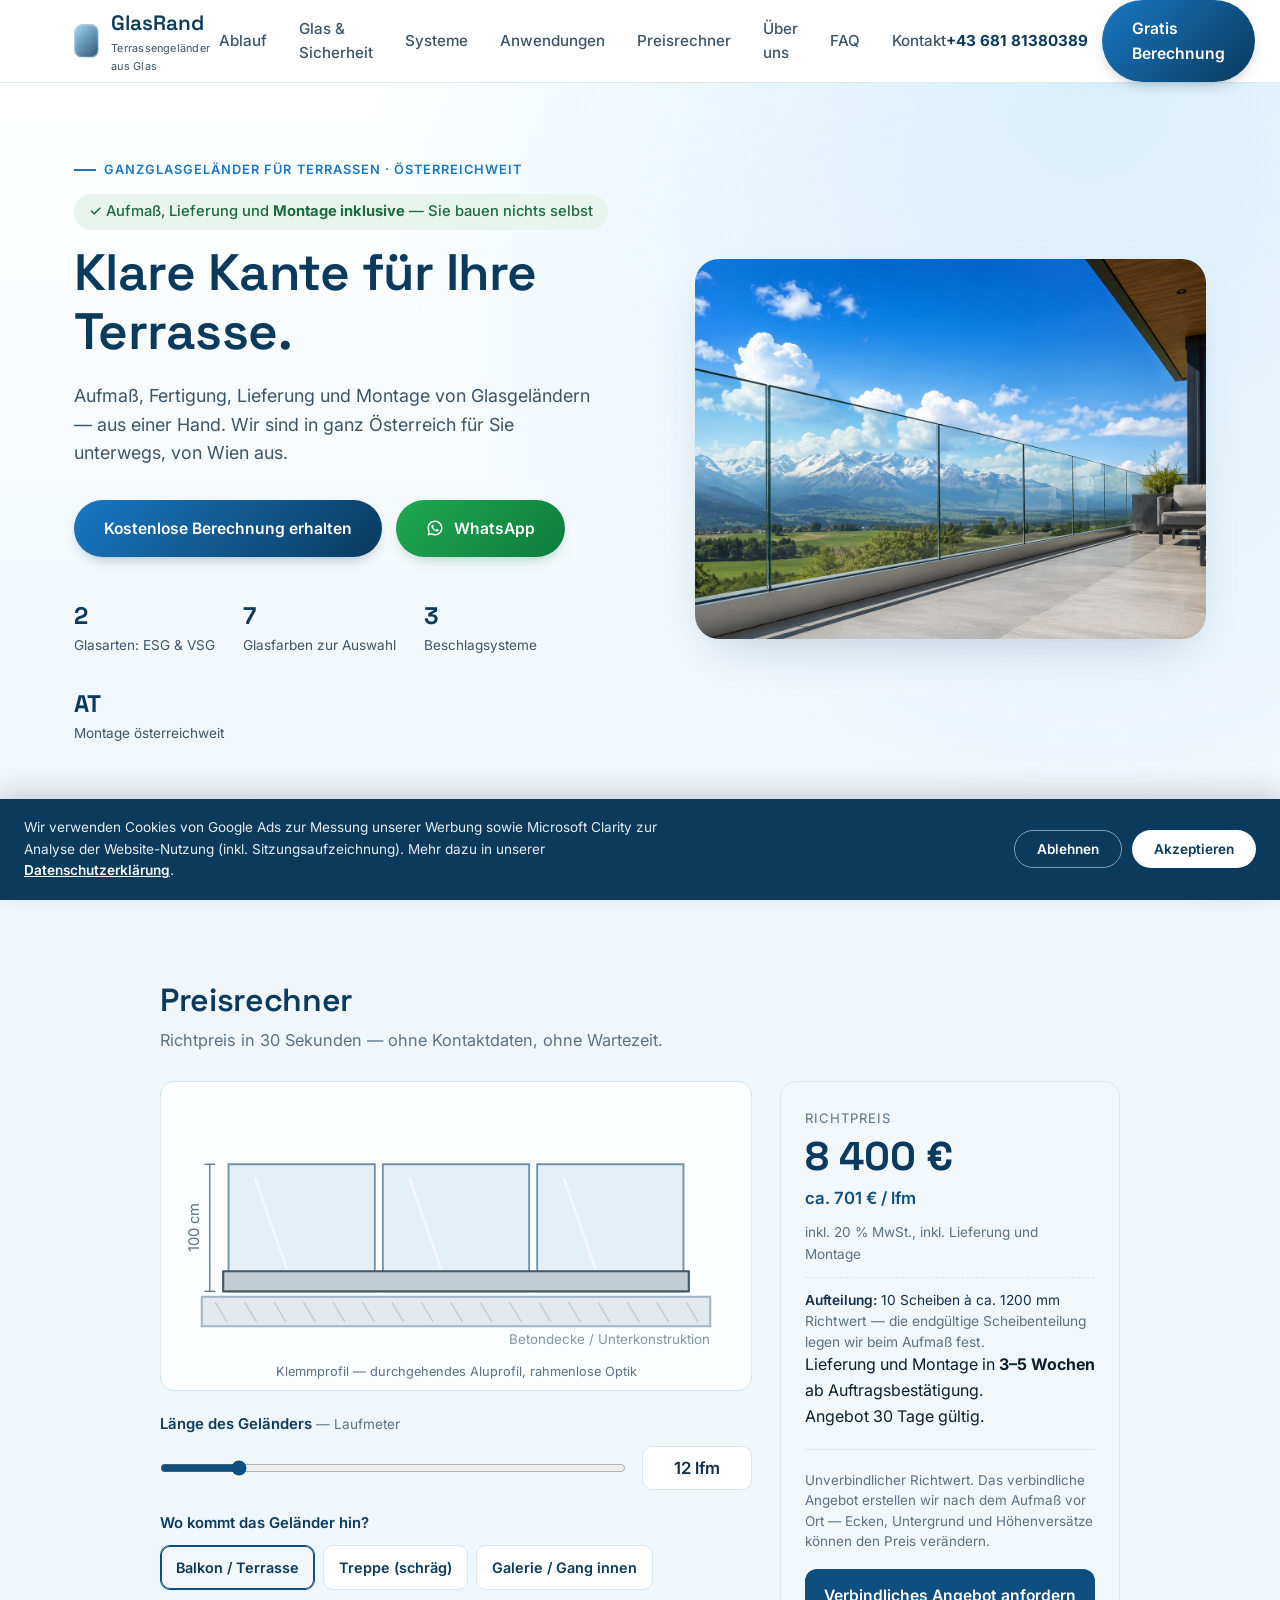
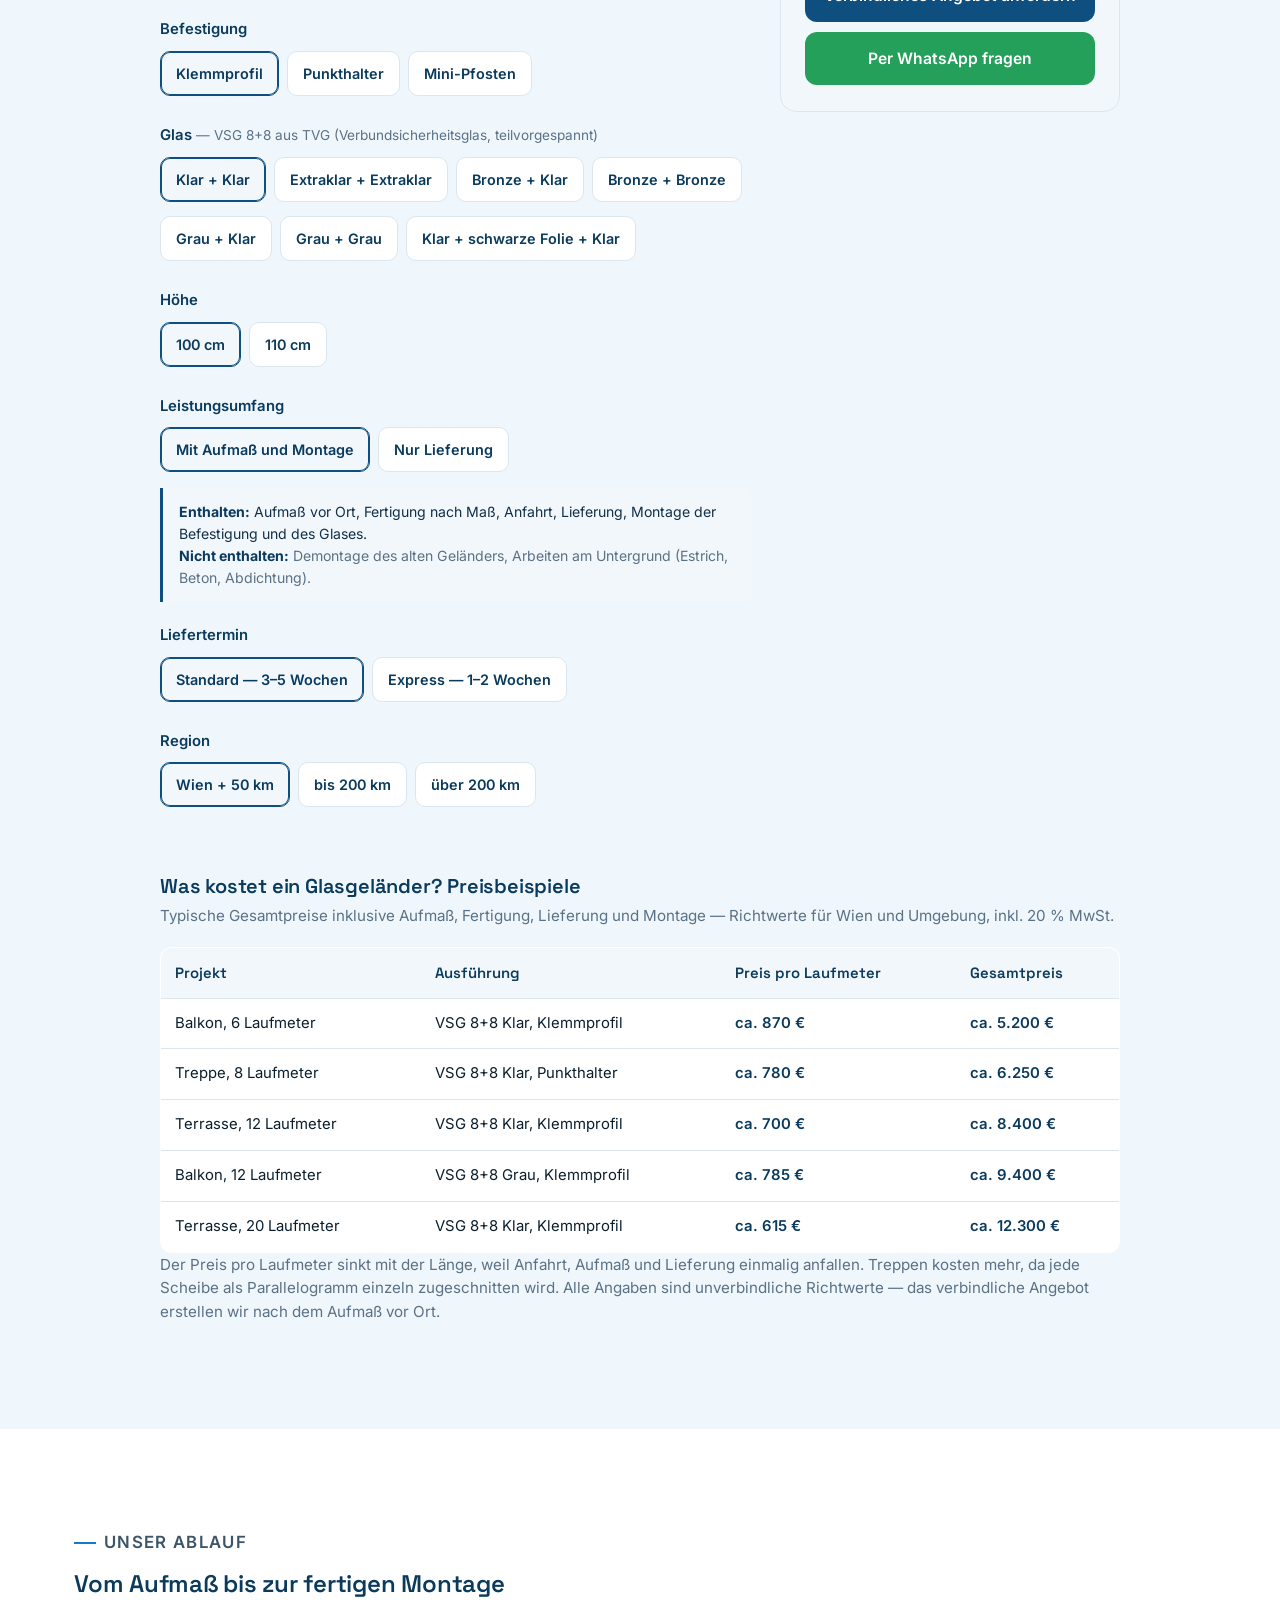
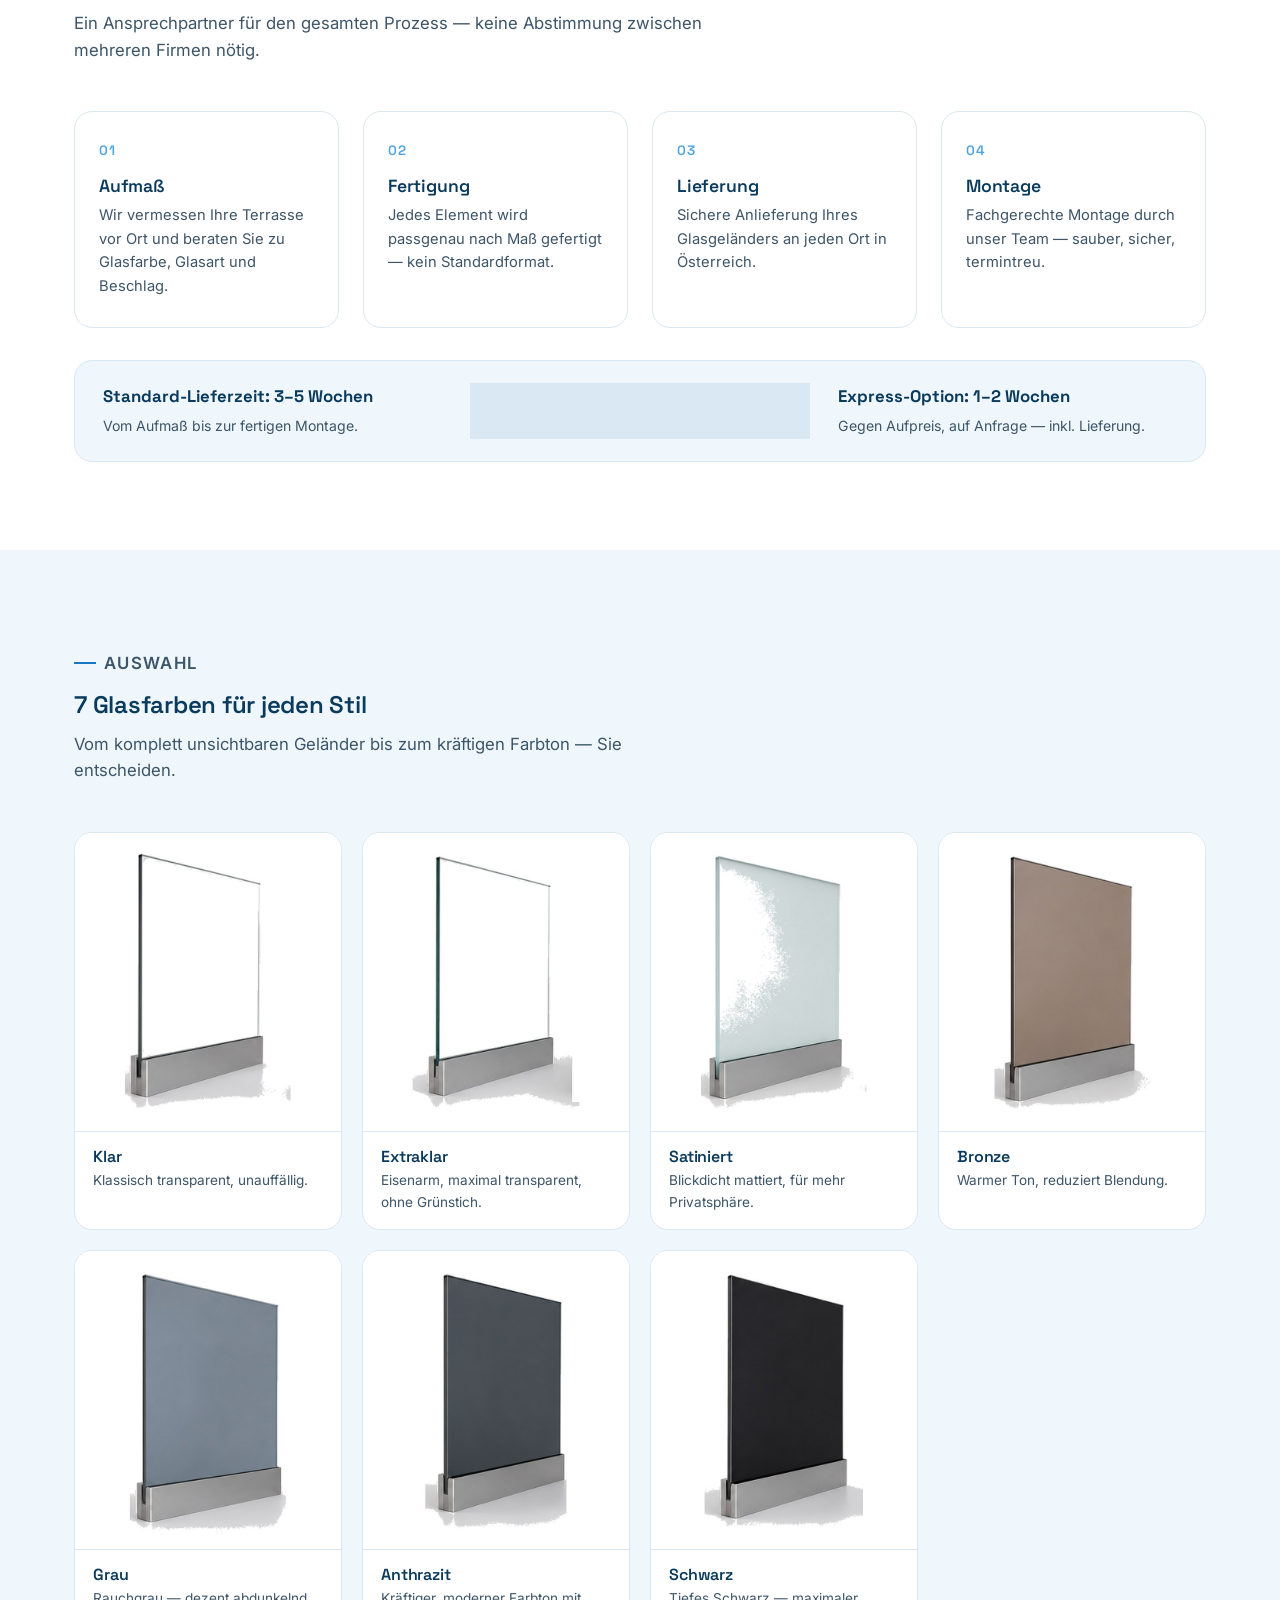
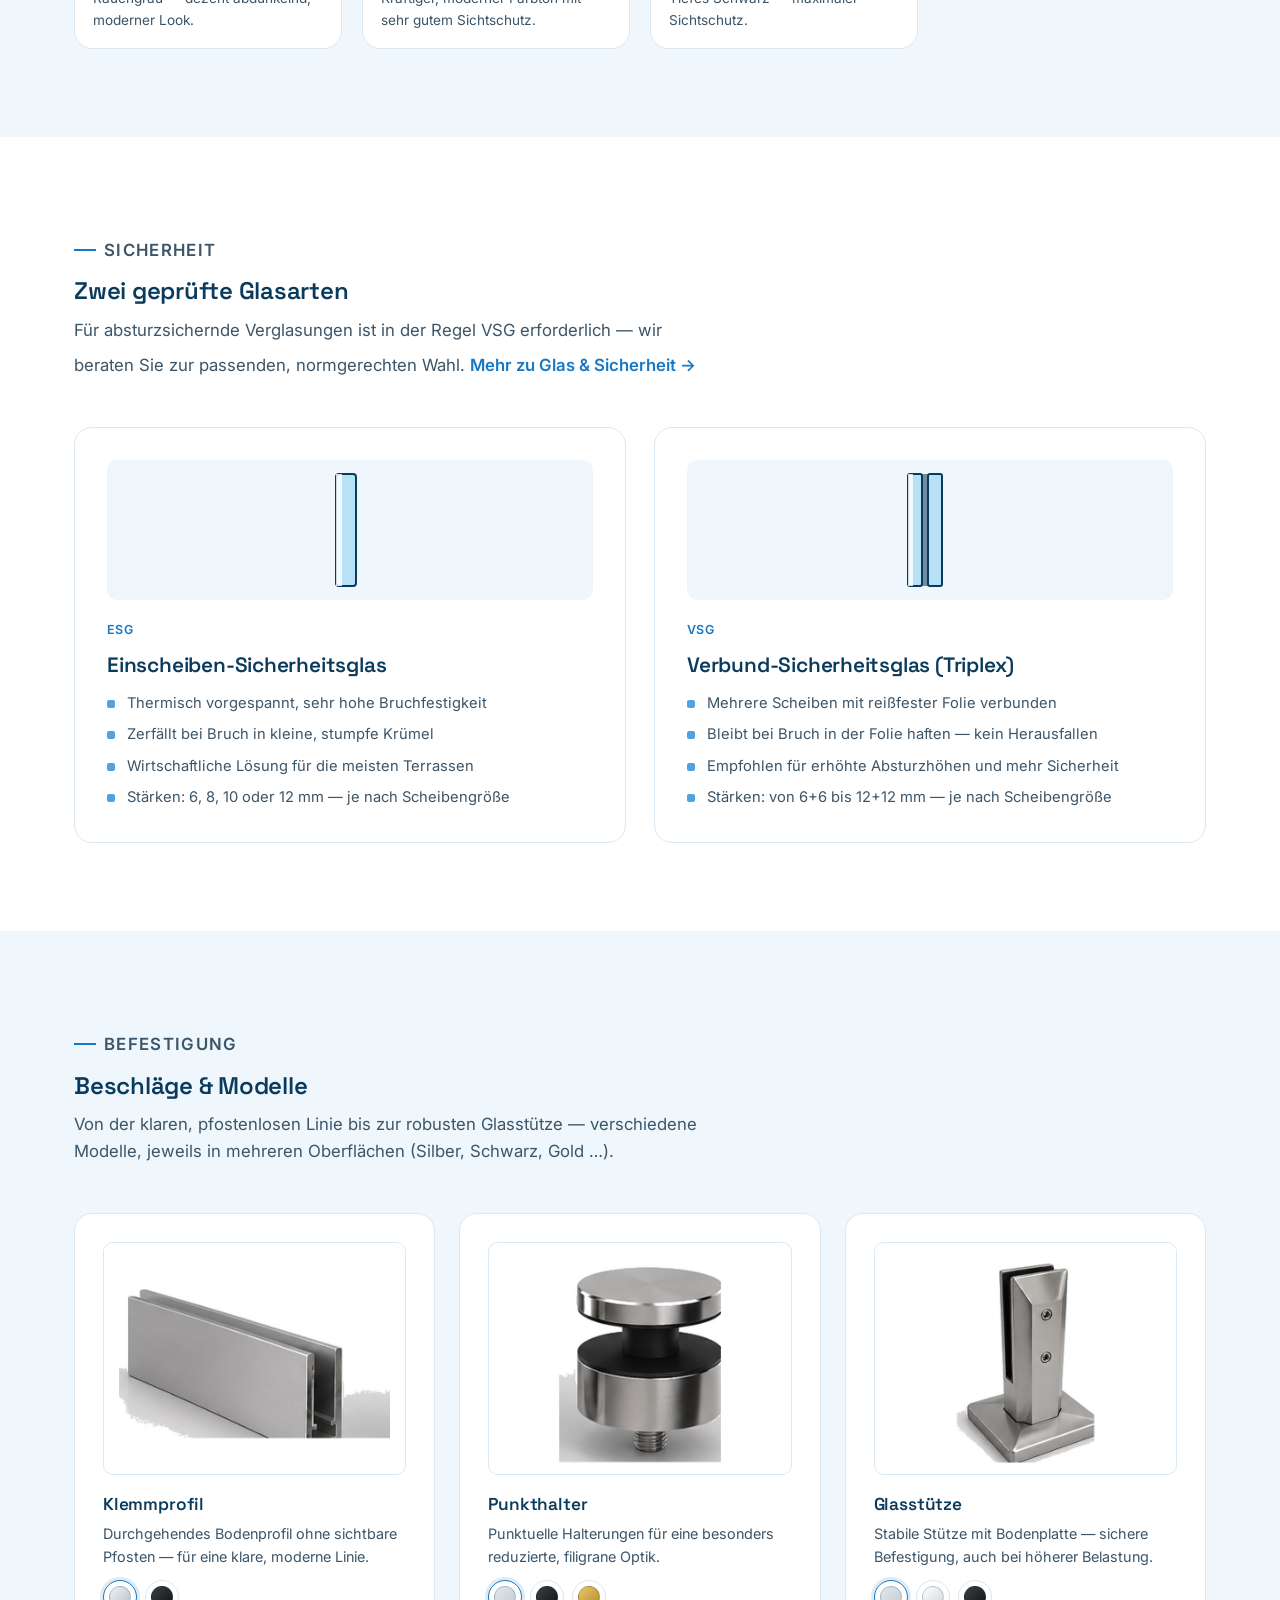
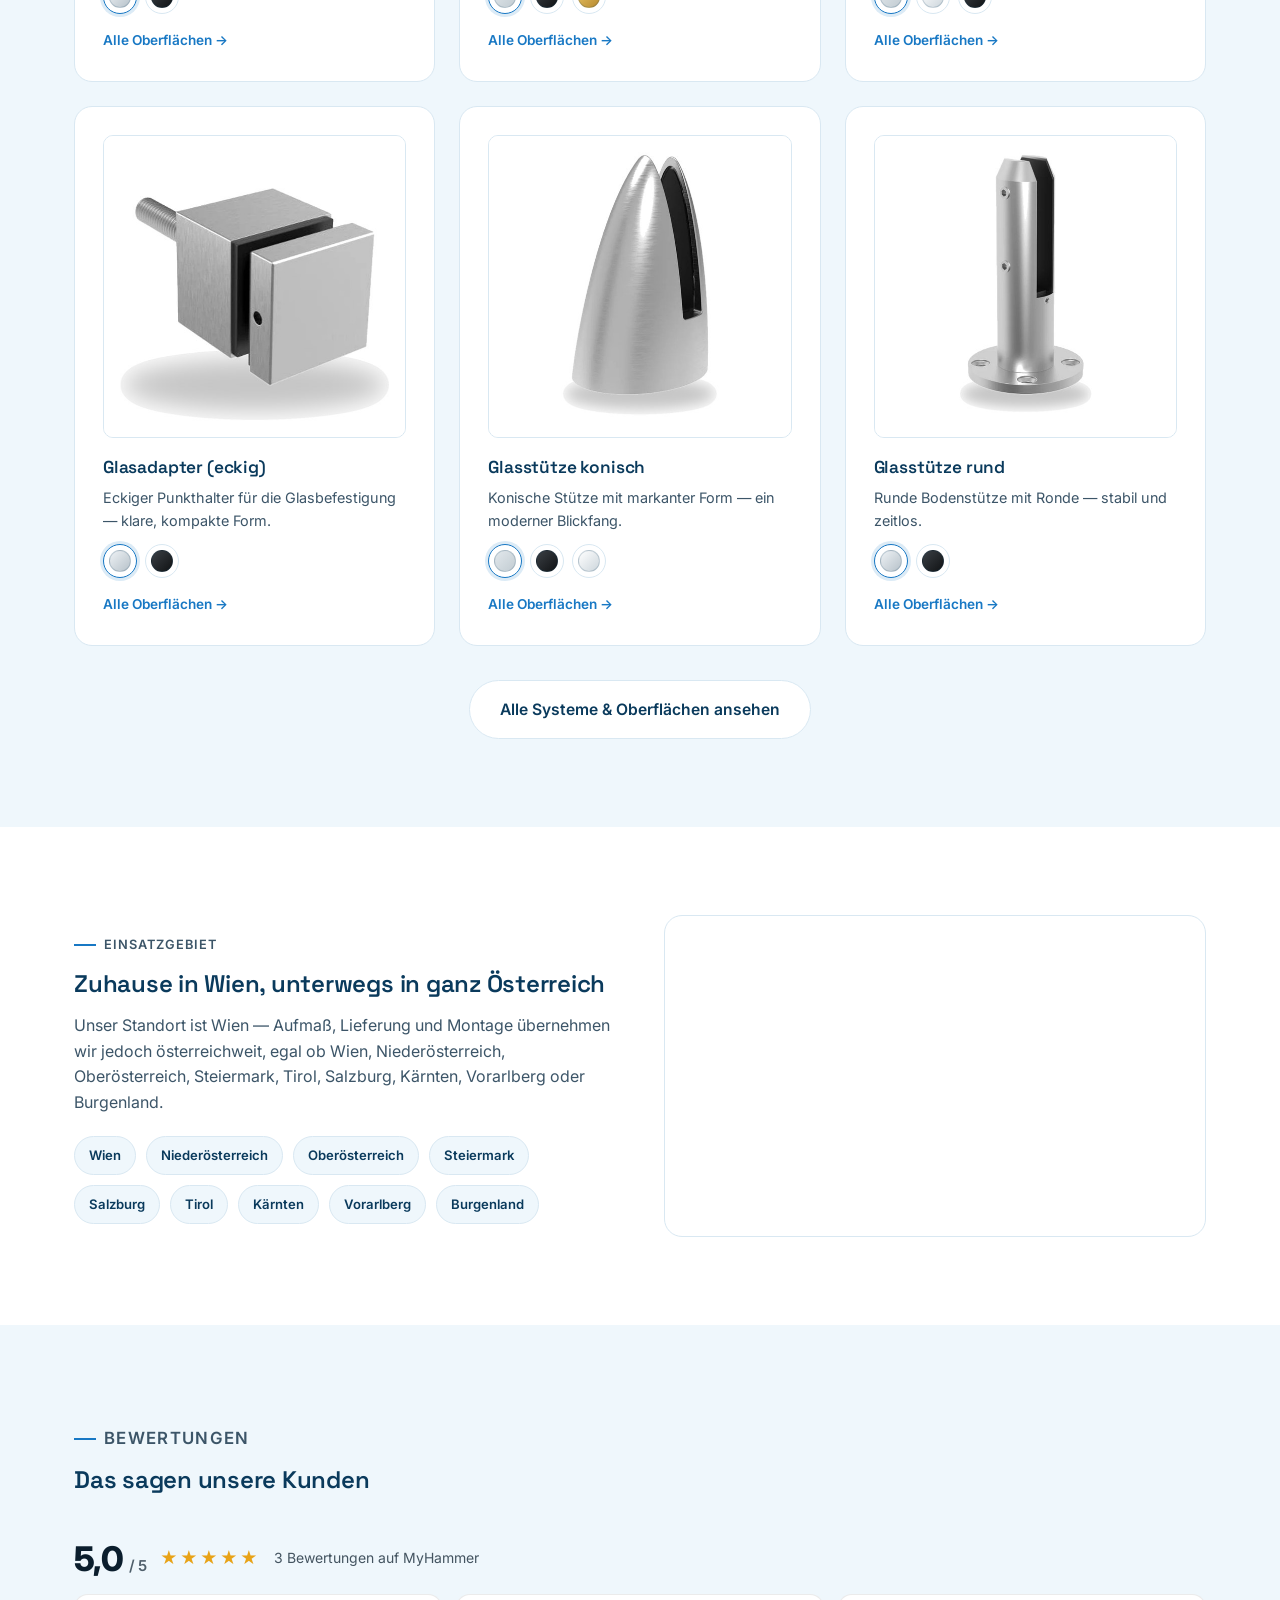
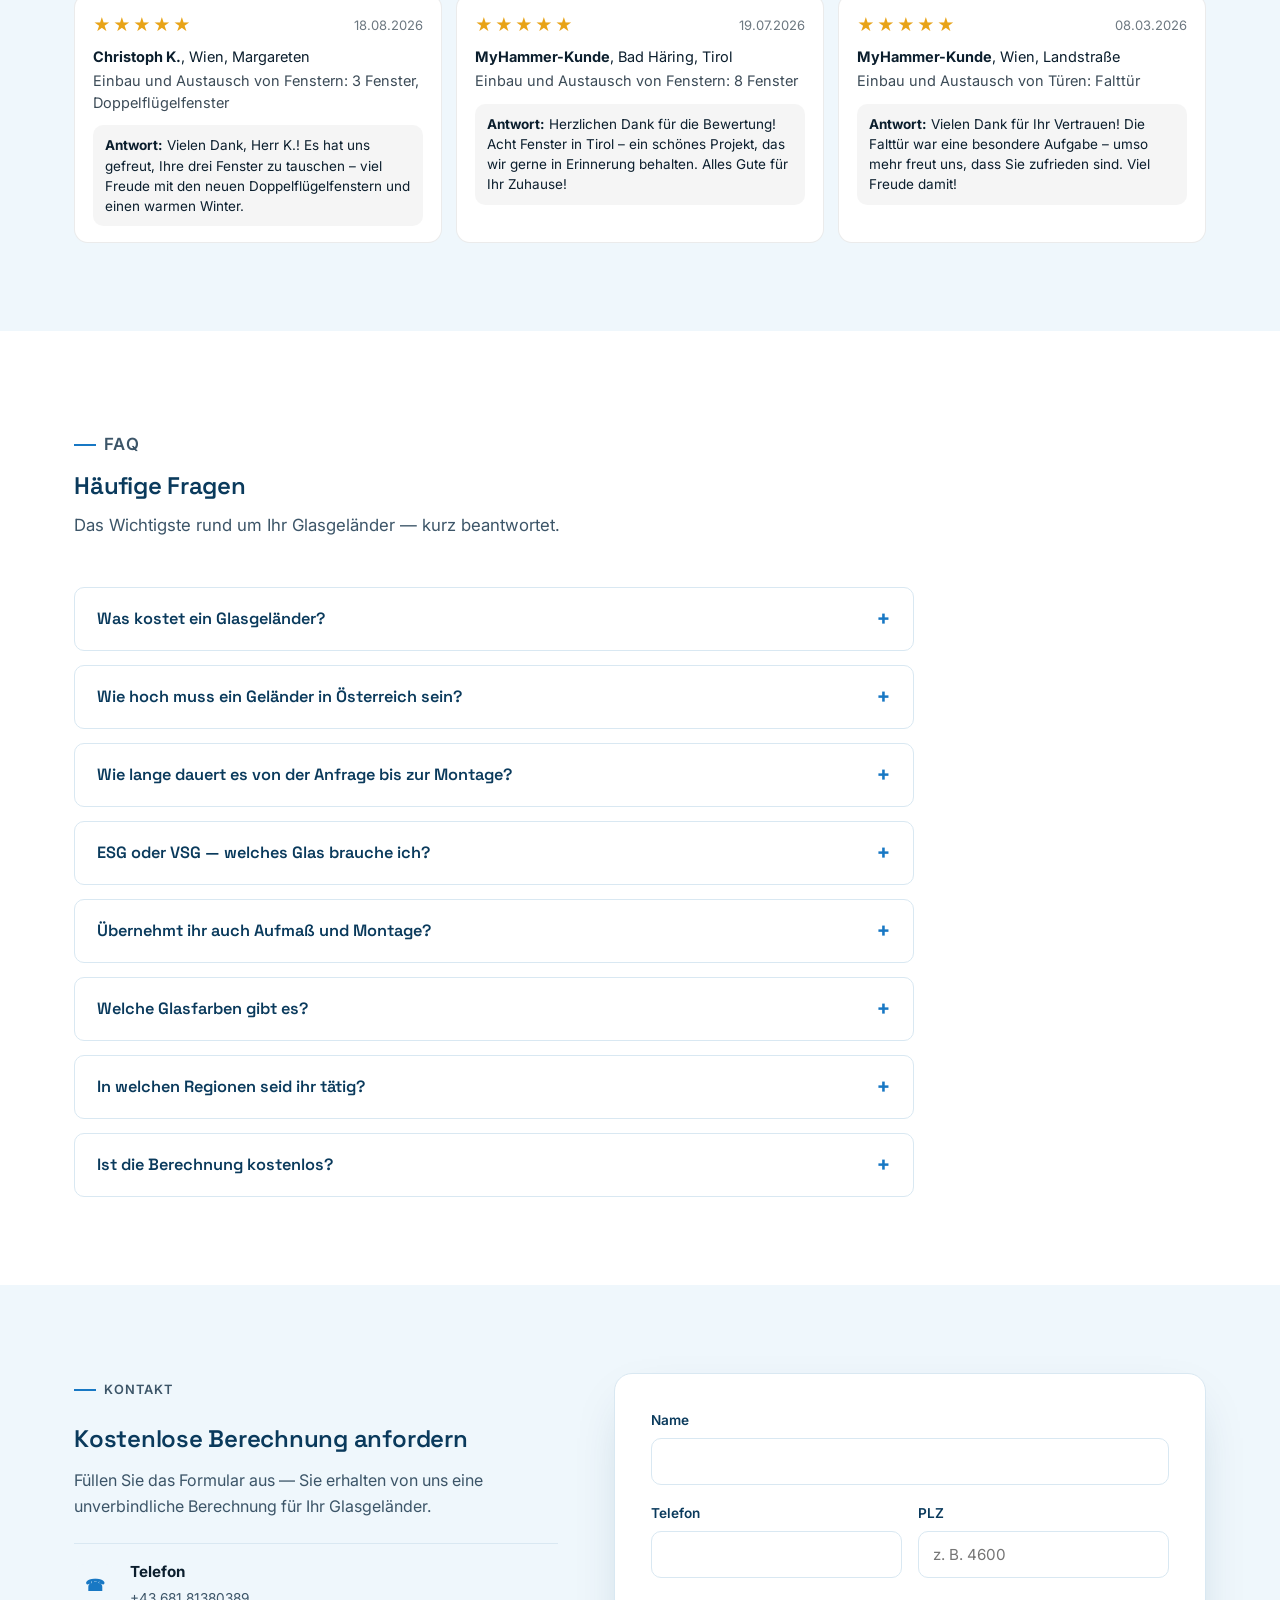
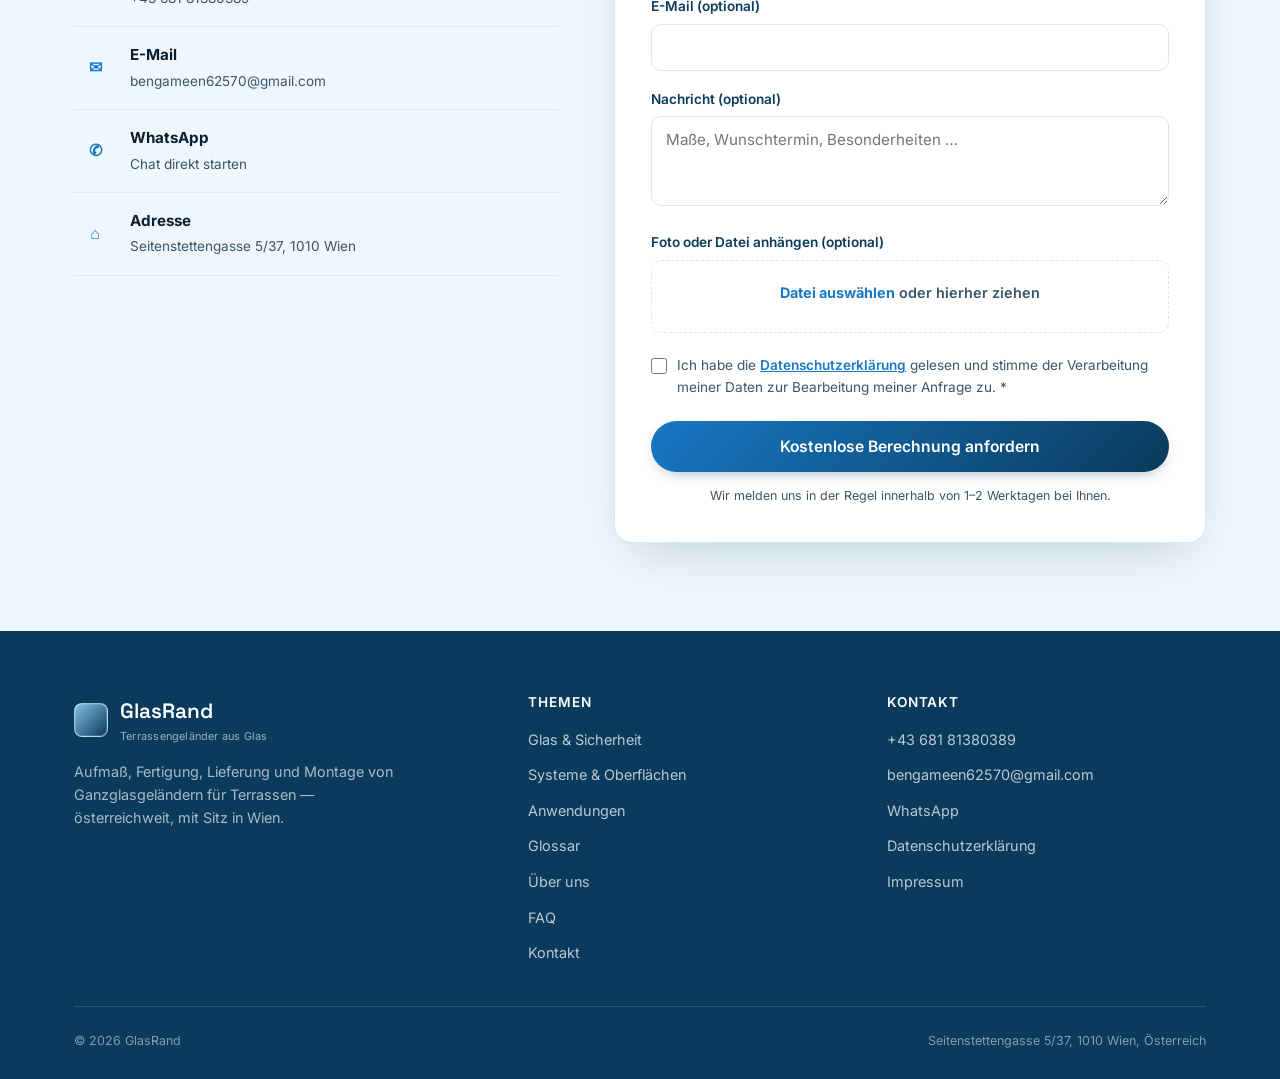
==== index.html @ 29f789e3 "Add files via upload" ====
<!DOCTYPE html>
<html lang="de">
<head>
<meta charset="UTF-8">
<!-- Google Consent Mode v2 (Standard: abgelehnt, bis Nutzer zustimmt) -->
<script>
  window.dataLayer = window.dataLayer || [];
  function gtag(){dataLayer.push(arguments);}
  gtag('consent', 'default', {
    'ad_storage': 'denied',
    'ad_user_data': 'denied',
    'ad_personalization': 'denied',
    'analytics_storage': 'denied'
  });
</script>
<!-- Google tag (gtag.js) -->
<script async src="https://www.googletagmanager.com/gtag/js?id=AW-17923302542"></script>
<script>
  window.dataLayer = window.dataLayer || [];
  function gtag(){dataLayer.push(arguments);}
  gtag('js', new Date());

  gtag('config', 'AW-17923302542');
</script>

<link rel="canonical" href="https://glasrand.at/">
<meta name="viewport" content="width=device-width, initial-scale=1.0">
<title>GlasRand — Terrassengeländer aus Glas | Österreichweit</title>
<meta name="description" content="Aufmaß, Fertigung, Lieferung und Montage von Ganzglasgeländern für Terrassen. Österreichweit, aus Wien. Kostenlose Berechnung anfordern.">

<!-- Favicon -->
<link rel="icon" type="image/svg+xml" href="favicon.svg">
<link rel="icon" type="image/png" sizes="32x32" href="favicon-32.png">
<link rel="apple-touch-icon" href="apple-touch-icon.png">
<link rel="icon" href="favicon.ico" sizes="any">

<!-- Open Graph / Social -->
<meta property="og:type" content="website">
<meta property="og:site_name" content="GlasRand">
<meta property="og:locale" content="de_AT">
<meta property="og:title" content="GlasRand — Terrassengeländer aus Glas | Österreichweit">
<meta property="og:description" content="Aufmaß, Fertigung, Lieferung und Montage von Ganzglasgeländern für Terrassen. Österreichweit, aus Wien. Kostenlose Berechnung anfordern.">
<meta property="og:url" content="https://glasrand.at/">
<meta property="og:image" content="https://glasrand.at/img/og-image.jpg">
<meta property="og:image:width" content="1200">
<meta property="og:image:height" content="630">
<meta name="twitter:card" content="summary_large_image">
<meta name="twitter:title" content="GlasRand — Terrassengeländer aus Glas">
<meta name="twitter:description" content="Ganzglasgeländer für Terrassen — Aufmaß, Fertigung, Montage. Österreichweit, aus Wien.">
<meta name="twitter:image" content="https://glasrand.at/img/og-image.jpg">

<!-- LocalBusiness structured data -->
<script type="application/ld+json">
{
  "@context": "https://schema.org",
  "@type": "HomeAndConstructionBusiness",
  "@id": "https://glasrand.at/#business",
  "name": "GlasRand",
  "legalName": "Veniamin Kononenko e.U.",
  "image": "https://glasrand.at/img/hero-terrasse.jpg",
  "url": "https://glasrand.at/",
  "telephone": "+4368181380389",
  "email": "bengameen62570@gmail.com",
  "description": "Aufmaß, Fertigung, Lieferung und Montage von Ganzglasgeländern für Terrasse, Balkon und Treppe — österreichweit, mit Sitz in Wien.",
  "address": {
    "@type": "PostalAddress",
    "streetAddress": "Seitenstettengasse 5/37",
    "postalCode": "1010",
    "addressLocality": "Wien",
    "addressCountry": "AT"
  },
  "areaServed": { "@type": "Country", "name": "Österreich" },
  "vatID": "ATU83265958",
  "priceRange": "600–800 EUR pro Laufmeter inkl. Montage",
  "knowsAbout": [
    "Ganzglasgeländer",
    "Terrassengeländer aus Glas",
    "Balkongeländer aus Glas",
    "Treppengeländer aus Glas",
    "VSG Verbund-Sicherheitsglas",
    "ESG Einscheiben-Sicherheitsglas",
    "Absturzsicherung nach OIB-Richtlinie 4"
  ],
  "makesOffer": [
    { "@type": "Offer", "itemOffered": { "@type": "Service",
      "name": "Glasgeländer inkl. Aufmaß, Fertigung, Lieferung und Montage" } },
    { "@type": "Offer", "itemOffered": { "@type": "Service",
      "name": "Lieferung von Glas, Klemmprofilen und Punkthaltern ohne Montage" } }
  ]
}
</script>

<link rel="preconnect" href="https://fonts.googleapis.com">
<link rel="preconnect" href="https://fonts.gstatic.com" crossorigin>
<link href="https://fonts.googleapis.com/css2?family=Space+Grotesk:wght@500;600;700&family=Inter:wght@400;500;600;700&display=swap" rel="stylesheet">
<link rel="stylesheet" href="style.css">
<style>
  /* Fix: Telefonnummer im Header nicht umbrechen */
  .header-phone{white-space:nowrap;}
  .header-phone strong{white-space:nowrap;letter-spacing:0;}
  @media (max-width:1450px){ .header-phone span{display:none;} }
  @media (max-width:1250px){ .header-phone{display:none;} }
  /* Preisbeispiele-Tabelle (statisch, auch für Suchmaschinen lesbar) */
  .preis-beispiele{margin-top:40px;}
  .preis-beispiele h3{font-family:'Space Grotesk',sans-serif;font-size:1.25rem;margin:0 0 6px;color:#0a3a5c;}
  .preis-beispiele > p{color:#5b7186;font-size:.95rem;margin:0 0 18px;}
  .preis-tab{width:100%;border-collapse:collapse;border:1px solid #dbe6ef;border-radius:12px;overflow:hidden;background:#fff;}
  .preis-tab th,.preis-tab td{text-align:left;padding:13px 14px;border-bottom:1px solid #dbe6ef;font-size:.93rem;}
  .preis-tab th{background:#f2f7fb;font-family:'Space Grotesk',sans-serif;color:#0a3a5c;font-weight:600;}
  .preis-tab tr:last-child td{border-bottom:none;}
  .preis-tab td:last-child,.preis-tab td:nth-last-child(2){white-space:nowrap;font-weight:600;color:#0a3a5e;}
  .preis-hinweis{font-size:.85rem;color:#5b7186;margin-top:14px;line-height:1.55;}
  @media (max-width:620px){
    .preis-tab th:nth-child(3),.preis-tab td:nth-child(3){display:none;}
    .preis-tab th,.preis-tab td{padding:11px 10px;font-size:.88rem;}
  }
  /* Badge: Montage inklusive */
  .montage-badge{display:inline-block;margin:0 0 14px;padding:8px 15px;border-radius:999px;
    background:#e8f5ee;color:#1c6b40;font-size:.92rem;font-weight:500;line-height:1.35;}
  .montage-badge strong{font-weight:700;}

#rechner{
  --cblue:#0e4f80; --cblue-dark:#0a3a5e; --cink:#12304a; --cmuted:#5b7186;
  --cline:#dbe6ef; --cbg:#f2f7fb; --cgreen:#25a05a;
}
#rechner *{box-sizing:border-box;}
#rechner .calc{max-width:960px;margin:0 auto;}#rechner .calc h2{font-family:'Space Grotesk',sans-serif;font-size:2rem;margin:0 0 8px;}#rechner .calc .lead{color:var(--cmuted);margin:0 0 28px;font-size:1.02rem;}#rechner .calc-grid{display:grid;grid-template-columns:minmax(0,1fr) 340px;gap:28px;align-items:start;}#rechner .calc-grid > *{min-width:0;}#rechner .len-row input[type=range]{min-width:0;}#rechner .opt span{max-width:100%;}
  @media (max-width:860px){#rechner .calc-grid{grid-template-columns:minmax(0,1fr);} #rechner .result{position:static;} #rechner .result .sum{font-size:2.1rem;} #rechner .opt span{padding:9px 12px;font-size:.86rem;}}#rechner .field{margin-bottom:22px;}#rechner .field > label{display:block;font-weight:600;font-size:.93rem;margin-bottom:9px;}#rechner .hint{font-weight:400;color:var(--cmuted);font-size:.85rem;}#rechner .opts{display:flex;flex-wrap:wrap;gap:8px;}#rechner .opt{position:relative;}#rechner .opt input{position:absolute;opacity:0;width:0;height:0;}#rechner .opt span{display:block;padding:10px 15px;border:1.5px solid var(--cline);border-radius:10px;
            cursor:pointer;font-size:.9rem;background:#fff;transition:.15s;user-select:none;}#rechner .opt input:checked + span{border-color:var(--cblue);background:var(--cbg);
            color:var(--cblue-dark);font-weight:600;box-shadow:0 0 0 1px var(--cblue) inset;}#rechner .opt span:hover{border-color:#b9cfe0;}#rechner .len-row{display:flex;align-items:center;gap:16px;}#rechner .len-row input[type=range]{flex:1;accent-color:var(--cblue);}#rechner .len-box{width:110px;padding:11px 12px;border:1.5px solid var(--cline);border-radius:10px;
           font-size:1.05rem;font-weight:600;font-family:'Inter',sans-serif;color:var(--cink);text-align:center;}#rechner .result{background:var(--cbg);border:1px solid var(--cline);border-radius:16px;padding:26px 24px;
          position:sticky;top:20px;}#rechner .result .cap{font-size:.82rem;text-transform:uppercase;letter-spacing:.08em;color:var(--cmuted);margin-bottom:6px;}#rechner .result .sum{font-family:'Space Grotesk',sans-serif;font-size:2.5rem;font-weight:700;color:var(--cblue-dark);line-height:1.1;}#rechner .result .per{font-size:1.05rem;color:var(--cblue);font-weight:600;margin-top:6px;}#rechner .result .vat{font-size:.85rem;color:var(--cmuted);margin-top:10px;}#rechner .result .aufteilung{font-size:.86rem;color:var(--cink);line-height:1.5;margin-top:12px;padding-top:12px;border-top:1px dashed var(--cline);}#rechner .result .aufteilung b{font-weight:600;}#rechner .result .aufteilung .sub{color:var(--cmuted);}#rechner .result hr{border:none;border-top:1px solid var(--cline);margin:20px 0;}#rechner .result .note{font-size:.84rem;color:var(--cmuted);line-height:1.5;}#rechner .btn-cta{display:block;text-align:center;margin-top:18px;padding:14px;border-radius:12px;
           background:var(--cblue);color:#fff;text-decoration:none;font-weight:600;font-size:.98rem;}#rechner .btn-cta:hover{background:var(--cblue-dark);}#rechner .btn-wa{display:block;text-align:center;margin-top:10px;padding:14px;border-radius:12px;
          background:var(--cgreen);color:#fff;text-decoration:none;font-weight:600;font-size:.98rem;}#rechner .viz{border:1px solid var(--cline);border-radius:14px;background:#fbfdff;padding:14px 14px 8px;margin-bottom:22px;}#rechner .viz-cap{font-size:.8rem;color:var(--cmuted);text-align:center;margin-top:4px;}#rechner .explain{background:var(--cbg);border-left:3px solid var(--cblue);border-radius:0 10px 10px 0;
           padding:13px 16px;margin-top:10px;font-size:.88rem;line-height:1.55;color:var(--cink);}#rechner .explain b{color:var(--cblue-dark);}#rechner .explain .no{color:var(--cmuted);}#rechner .breakdown{margin-top:26px;font-size:.88rem;border-top:1px solid var(--cline);padding-top:16px;}#rechner .breakdown summary{cursor:pointer;font-weight:600;color:var(--cblue);}#rechner .breakdown table{width:100%;border-collapse:collapse;margin-top:12px;}#rechner .breakdown td{padding:5px 0;color:var(--cmuted);}#rechner .breakdown td:last-child{text-align:right;color:var(--cink);font-weight:500;}

</style>
</head>
<body>

<div class="cookie-banner hidden" id="cookie-banner">
  <p>Wir verwenden Cookies von Google Ads zur Messung unserer Werbung sowie Microsoft Clarity zur Analyse der Website-Nutzung (inkl. Sitzungsaufzeichnung). Mehr dazu in unserer <a href="datenschutz.html">Datenschutzerklärung</a>.</p>
  <div class="cookie-actions">
    <button class="btn-cookie btn-cookie-decline" id="cookie-decline">Ablehnen</button>
    <button class="btn-cookie btn-cookie-accept" id="cookie-accept">Akzeptieren</button>
  </div>
</div>


<header class="site-header">
  <div class="container header-inner">
    <a href="#top" class="logo">
      <span class="logo-mark"></span>
      <span>GlasRand<small>Terrassengeländer aus Glas</small></span>
    </a>

    <nav class="nav-links" id="navLinks">
      <a href="#leistungen">Ablauf</a>
      <a href="glas.html">Glas &amp; Sicherheit</a>
      <a href="systeme.html">Systeme</a>
      <a href="anwendungen.html">Anwendungen</a>
      <a href="#rechner">Preisrechner</a>
      <a href="ueber-uns.html">Über uns</a>
      <a href="#faq">FAQ</a>
      <a href="#kontakt">Kontakt</a>
    </nav>

    <div class="header-actions">
      <a href="tel:+4368181380389" class="header-phone">
        <span>Anrufen</span>
        <strong>+43 681 81380389</strong>
      </a>
      <a href="#rechner" class="btn btn-primary"><span>Gratis Berechnung</span></a>
      <button class="nav-toggle" id="navToggle" aria-label="Menü öffnen" aria-expanded="false">
        <span></span><span></span><span></span>
      </button>
    </div>
  </div>
</header>

<main id="top">

  <!-- HERO -->
  <section class="hero">
    <div class="container hero-grid">
      <div>
        <p class="eyebrow">Ganzglasgeländer für Terrassen · Österreichweit</p>
        <p class="montage-badge">✓ Aufmaß, Lieferung und <strong>Montage inklusive</strong> — Sie bauen nichts selbst</p>
        <h1>Klare Kante für Ihre Terrasse.</h1>
        <p class="hero-lead">Aufmaß, Fertigung, Lieferung und Montage von Glasgeländern — aus einer Hand. Wir sind in ganz Österreich für Sie unterwegs, von Wien aus.</p>
        <div class="hero-cta">
          <a href="#kontakt" class="btn btn-primary"><span>Kostenlose Berechnung erhalten</span></a>
          <a href="https://wa.me/4368181380389" target="_blank" rel="noopener" class="btn btn-whatsapp">
            <svg width="18" height="18" viewBox="0 0 24 24" fill="#fff"><path d="M12 2C6.48 2 2 6.48 2 12c0 1.85.5 3.58 1.38 5.07L2 22l5.06-1.33A9.94 9.94 0 0 0 12 22c5.52 0 10-4.48 10-10S17.52 2 12 2zm0 18c-1.6 0-3.1-.44-4.38-1.2l-.31-.18-3.01.79.8-2.94-.2-.3A7.94 7.94 0 0 1 4 12c0-4.41 3.59-8 8-8s8 3.59 8 8-3.59 8-8 8zm4.38-5.98c-.24-.12-1.42-.7-1.64-.78-.22-.08-.38-.12-.54.12-.16.24-.62.78-.76.94-.14.16-.28.18-.52.06-.24-.12-1-.37-1.9-1.17-.7-.62-1.18-1.39-1.32-1.63-.14-.24-.01-.36.1-.48.11-.11.24-.28.36-.42.12-.14.16-.24.24-.4.08-.16.04-.3-.02-.42-.06-.12-.54-1.3-.74-1.78-.2-.47-.4-.4-.54-.41h-.46c-.16 0-.42.06-.64.3-.22.24-.84.82-.84 2s.86 2.32.98 2.48c.12.16 1.7 2.6 4.12 3.64.58.25 1.03.4 1.38.51.58.18 1.11.16 1.53.1.47-.07 1.42-.58 1.62-1.14.2-.56.2-1.04.14-1.14-.06-.1-.22-.16-.46-.28z"/></svg>
            <span>WhatsApp</span>
          </a>
        </div>
        <div class="hero-trust">
          <div><strong>2</strong>Glasarten: ESG &amp; VSG</div>
          <div><strong>7</strong>Glasfarben zur Auswahl</div>
          <div><strong>3</strong>Beschlagsysteme</div>
          <div><strong>AT</strong>Montage österreichweit</div>
        </div>
      </div>

      <div class="hero-scene">
        <img src="img/hero-terrasse.jpg" alt="Terrasse mit Ganzglasgeländer und Blick auf die verschneiten Berge" width="1400" height="930" fetchpriority="high">
      </div>
    </div>
  </section>

  <!-- TRUST BAR -->
  <section class="trust-bar" aria-label="Vorteile im Überblick">
    <div class="container trust-inner">
      <div class="trust-item"><span class="trust-ic" aria-hidden="true">✓</span><div><strong>Kostenloses Aufmaß</strong><span>inkl. Beratung vor Ort</span></div></div>
      <div class="trust-item"><span class="trust-ic" aria-hidden="true">✓</span><div><strong>ESG &amp; VSG geprüft</strong><span>zertifiziertes Sicherheitsglas</span></div></div>
      <div class="trust-item"><span class="trust-ic" aria-hidden="true">✓</span><div><strong>Alles aus einer Hand</strong><span>Aufmaß, Fertigung &amp; Montage</span></div></div>
      <div class="trust-item"><span class="trust-ic" aria-hidden="true">✓</span><div><strong>Österreichweit</strong><span>im Einsatz, von Wien aus</span></div></div>
    </div>
  </section>

  <section id="rechner" class="section-alt">
    <div class="container">
<div class="calc">
  <h2>Preisrechner</h2>
  <p class="lead">Richtpreis in 30 Sekunden — ohne Kontaktdaten, ohne Wartezeit.</p>

  <div class="calc-grid">
    <div>

      <div class="viz">
        <svg id="viz" viewBox="0 0 420 190" xmlns="http://www.w3.org/2000/svg" style="width:100%;height:auto;"></svg>
        <div class="viz-cap" id="vizCap"></div>
      </div>

      <div class="field">
        <label>Länge des Geländers <span class="hint">— Laufmeter</span></label>
        <div class="len-row">
          <input type="range" id="len" min="3" max="60" step="0.5" value="12">
          <input type="text" class="len-box" id="lenBox" value="12 lfm" readonly>
        </div>
      </div>

      <div class="field">
        <label>Wo kommt das Geländer hin?</label>
        <div class="opts" id="bereich">
          <label class="opt"><input type="radio" name="b" value="gerade" checked><span>Balkon / Terrasse</span></label>
          <label class="opt"><input type="radio" name="b" value="treppe"><span>Treppe (schräg)</span></label>
          <label class="opt"><input type="radio" name="b" value="galerie"><span>Galerie / Gang innen</span></label>
        </div>
      </div>

      <div class="field" id="schraegField" style="display:none;">
        <label>Davon schräg (Treppenlauf) <span class="hint">— Laufmeter im Gefälle</span></label>
        <div class="len-row">
          <input type="range" id="lenS" min="0" max="60" step="0.5" value="5">
          <input type="text" class="len-box" id="lenSBox" value="5 lfm" readonly>
        </div>
      </div>

      <div class="field">
        <label>Befestigung</label>
        <div class="opts" id="besch">
          <label class="opt"><input type="radio" name="f" value="profil" checked><span>Klemmprofil</span></label>
          <label class="opt"><input type="radio" name="f" value="punkt"><span>Punkthalter</span></label>
          <label class="opt"><input type="radio" name="f" value="pfosten"><span>Mini-Pfosten</span></label>
        </div>
      </div>

      <div class="field">
        <label>Glas <span class="hint">— VSG 8+8 aus TVG (Verbundsicherheitsglas, teilvorgespannt)</span></label>
        <div class="opts" id="glas">
          <label class="opt"><input type="radio" name="g" value="klar" checked><span>Klar + Klar</span></label>
          <label class="opt"><input type="radio" name="g" value="extra"><span>Extraklar + Extraklar</span></label>
          <label class="opt"><input type="radio" name="g" value="bronze1"><span>Bronze + Klar</span></label>
          <label class="opt"><input type="radio" name="g" value="bronze2"><span>Bronze + Bronze</span></label>
          <label class="opt"><input type="radio" name="g" value="grau1"><span>Grau + Klar</span></label>
          <label class="opt"><input type="radio" name="g" value="grau2"><span>Grau + Grau</span></label>
          <label class="opt"><input type="radio" name="g" value="schwarz"><span>Klar + schwarze Folie + Klar</span></label>
        </div>
      </div>

      <div class="field">
        <label>Höhe</label>
        <div class="opts" id="hoehe">
          <label class="opt"><input type="radio" name="h" value="1" checked><span>100 cm</span></label>
          <label class="opt"><input type="radio" name="h" value="1.1"><span>110 cm</span></label>
        </div>
      </div>

      <div class="field">
        <label>Leistungsumfang</label>
        <div class="opts" id="umfang">
          <label class="opt"><input type="radio" name="m" value="montage" checked><span>Mit Aufmaß und Montage</span></label>
          <label class="opt"><input type="radio" name="m" value="lieferung"><span>Nur Lieferung</span></label>
        </div>
        <div class="explain" id="explain"></div>
      </div>

      <div class="field">
        <label>Liefertermin</label>
        <div class="opts" id="termin">
          <label class="opt"><input type="radio" name="t" value="standard" checked><span>Standard — 3–5 Wochen</span></label>
          <label class="opt"><input type="radio" name="t" value="express"><span>Express — 1–2 Wochen</span></label>
        </div>
      </div>

      <div class="field">
        <label>Region</label>
        <div class="opts" id="region">
          <label class="opt"><input type="radio" name="r" value="wien" checked><span>Wien + 50 km</span></label>
          <label class="opt"><input type="radio" name="r" value="mittel"><span>bis 200 km</span></label>
          <label class="opt"><input type="radio" name="r" value="fern"><span>über 200 km</span></label>
        </div>
      </div>

    </div>

    <div class="result" data-clarity-unmask="true">
      <div class="cap">Richtpreis</div>
      <div class="sum" id="sum">—</div>
      <div class="per" id="per">—</div>
      <div class="vat">inkl. 20 % MwSt., inkl. Lieferung und Montage</div>
      <div class="aufteilung" id="aufteilung"></div>
      <div class="liefer" id="lieferInfo"></div>
      <hr>
      <div class="note">Unverbindlicher Richtwert. Das verbindliche Angebot erstellen wir nach dem Aufmaß vor Ort — Ecken, Untergrund und Höhenversätze können den Preis verändern.</div>
      <a class="btn-cta" href="#kontakt">Verbindliches Angebot anfordern</a>
      <a class="btn-wa" href="https://wa.me/4368181380389" target="_blank" rel="noopener">Per WhatsApp fragen</a>
    </div>

  </div>

  <div class="preis-beispiele">
    <h3>Was kostet ein Glasgeländer? Preisbeispiele</h3>
    <p>Typische Gesamtpreise inklusive Aufmaß, Fertigung, Lieferung und Montage — Richtwerte für Wien und Umgebung, inkl. 20 % MwSt.</p>
    <table class="preis-tab">
      <thead>
        <tr><th>Projekt</th><th>Ausführung</th><th>Preis pro Laufmeter</th><th>Gesamtpreis</th></tr>
      </thead>
      <tbody>
        <tr><td>Balkon, 6 Laufmeter</td><td>VSG 8+8 Klar, Klemmprofil</td><td>ca. 870 €</td><td>ca. 5.200 €</td></tr>
        <tr><td>Treppe, 8 Laufmeter</td><td>VSG 8+8 Klar, Punkthalter</td><td>ca. 780 €</td><td>ca. 6.250 €</td></tr>
        <tr><td>Terrasse, 12 Laufmeter</td><td>VSG 8+8 Klar, Klemmprofil</td><td>ca. 700 €</td><td>ca. 8.400 €</td></tr>
        <tr><td>Balkon, 12 Laufmeter</td><td>VSG 8+8 Grau, Klemmprofil</td><td>ca. 785 €</td><td>ca. 9.400 €</td></tr>
        <tr><td>Terrasse, 20 Laufmeter</td><td>VSG 8+8 Klar, Klemmprofil</td><td>ca. 615 €</td><td>ca. 12.300 €</td></tr>
      </tbody>
    </table>
    <p class="preis-hinweis">Der Preis pro Laufmeter sinkt mit der Länge, weil Anfahrt, Aufmaß und Lieferung einmalig anfallen. Treppen kosten mehr, da jede Scheibe als Parallelogramm einzeln zugeschnitten wird. Alle Angaben sind unverbindliche Richtwerte — das verbindliche Angebot erstellen wir nach dem Aufmaß vor Ort.</p>
  </div>

</div>

    </div>
  </section>

  <!-- LEISTUNGEN / PROCESS -->
  <section id="leistungen">
    <div class="container">
      <div class="section-head">
        <p class="eyebrow">Unser Ablauf</p>
        <h2>Vom Aufmaß bis zur fertigen Montage</h2>
        <p>Ein Ansprechpartner für den gesamten Prozess — keine Abstimmung zwischen mehreren Firmen nötig.</p>
      </div>
      <div class="process-grid">
        <div class="process-card">
          <div class="process-num">01</div>
          <h3>Aufmaß</h3>
          <p>Wir vermessen Ihre Terrasse vor Ort und beraten Sie zu Glasfarbe, Glasart und Beschlag.</p>
        </div>
        <div class="process-card">
          <div class="process-num">02</div>
          <h3>Fertigung</h3>
          <p>Jedes Element wird passgenau nach Maß gefertigt — kein Standardformat.</p>
        </div>
        <div class="process-card">
          <div class="process-num">03</div>
          <h3>Lieferung</h3>
          <p>Sichere Anlieferung Ihres Glasgeländers an jeden Ort in Österreich.</p>
        </div>
        <div class="process-card">
          <div class="process-num">04</div>
          <h3>Montage</h3>
          <p>Fachgerechte Montage durch unser Team — sauber, sicher, termintreu.</p>
        </div>
      </div>

      <div class="lead-time-banner">
        <div>
          <strong>Standard-Lieferzeit: 3–5 Wochen</strong>
          <span>Vom Aufmaß bis zur fertigen Montage.</span>
        </div>
        <div class="lead-time-divider" aria-hidden="true"></div>
        <div>
          <strong>Express-Option: 1–2 Wochen</strong>
          <span>Gegen Aufpreis, auf Anfrage — inkl. Lieferung.</span>
        </div>
      </div>
    </div>
  </section>

  <!-- GLASFARBEN -->
  <section id="glasfarben" class="section-alt">
    <div class="container">
      <div class="section-head">
        <p class="eyebrow">Auswahl</p>
        <h2>7 Glasfarben für jeden Stil</h2>
        <p>Vom komplett unsichtbaren Geländer bis zum kräftigen Farbton — Sie entscheiden.</p>
      </div>
      <div class="swatch-grid">
        <div class="swatch">
          <div class="swatch-media"><img src="img/glas-klar.jpg" alt="Glasgeländer in Klarglas" width="680" height="760" loading="lazy"></div>
          <div class="swatch-info"><h3>Klar</h3><p>Klassisch transparent, unauffällig.</p></div>
        </div>
        <div class="swatch">
          <div class="swatch-media"><img src="img/glas-extraklar.jpg" alt="Glasgeländer in Extraklarglas, ohne Grünstich" width="680" height="760" loading="lazy"></div>
          <div class="swatch-info"><h3>Extraklar</h3><p>Eisenarm, maximal transparent, ohne Grünstich.</p></div>
        </div>
        <div class="swatch">
          <div class="swatch-media"><img src="img/glas-satiniert.jpg" alt="Glasgeländer in Satinato, mattiert" width="680" height="760" loading="lazy"></div>
          <div class="swatch-info"><h3>Satiniert</h3><p>Blickdicht mattiert, für mehr Privatsphäre.</p></div>
        </div>
        <div class="swatch">
          <div class="swatch-media"><img src="img/glas-bronze.jpg" alt="Glasgeländer in Bronze" width="680" height="760" loading="lazy"></div>
          <div class="swatch-info"><h3>Bronze</h3><p>Warmer Ton, reduziert Blendung.</p></div>
        </div>
        <div class="swatch">
          <div class="swatch-media"><img src="img/glas-grau.jpg" alt="Glasgeländer in Grau" width="680" height="760" loading="lazy"></div>
          <div class="swatch-info"><h3>Grau</h3><p>Rauchgrau — dezent abdunkelnd, moderner Look.</p></div>
        </div>
        <div class="swatch">
          <div class="swatch-media"><img src="img/glas-anthrazit.jpg" alt="Glasgeländer in Anthrazit" width="680" height="760" loading="lazy"></div>
          <div class="swatch-info"><h3>Anthrazit</h3><p>Kräftiger, moderner Farbton mit sehr gutem Sichtschutz.</p></div>
        </div>
        <div class="swatch">
          <div class="swatch-media"><img src="img/glas-schwarz.jpg" alt="Glasgeländer in Schwarz" width="680" height="760" loading="lazy"></div>
          <div class="swatch-info"><h3>Schwarz</h3><p>Tiefes Schwarz — maximaler Sichtschutz.</p></div>
        </div>
      </div>
    </div>
  </section>

  <!-- GLASARTEN -->
  <section id="glasarten">
    <div class="container">
      <div class="section-head">
        <p class="eyebrow">Sicherheit</p>
        <h2>Zwei geprüfte Glasarten</h2>
        <p>Für absturzsichernde Verglasungen ist in der Regel VSG erforderlich — wir beraten Sie zur passenden, normgerechten Wahl. <a href="glas.html" class="section-link" style="margin-top:8px">Mehr zu Glas &amp; Sicherheit →</a></p>
      </div>
      <div class="type-grid">
        <div class="type-card">
          <div class="type-visual">
            <svg viewBox="0 0 160 140" xmlns="http://www.w3.org/2000/svg" aria-hidden="true">
              <rect x="66" y="14" width="20" height="112" rx="3" fill="#8fd0f2" fill-opacity=".55" stroke="#0a3a5c" stroke-width="2"/>
              <rect x="66" y="14" width="6" height="112" fill="#ffffff" fill-opacity=".8"/>
            </svg>
          </div>
          <span class="type-tag">ESG</span>
          <h3>Einscheiben-Sicherheitsglas</h3>
          <ul>
            <li>Thermisch vorgespannt, sehr hohe Bruchfestigkeit</li>
            <li>Zerfällt bei Bruch in kleine, stumpfe Krümel</li>
            <li>Wirtschaftliche Lösung für die meisten Terrassen</li>
            <li>Stärken: 6, 8, 10 oder 12 mm — je nach Scheibengröße</li>
          </ul>
        </div>
        <div class="type-card vsg">
          <div class="type-visual">
            <svg viewBox="0 0 160 140" xmlns="http://www.w3.org/2000/svg" aria-hidden="true">
              <rect x="58" y="14" width="14" height="112" rx="2" fill="#8fd0f2" fill-opacity=".55" stroke="#0a3a5c" stroke-width="2"/>
              <rect x="72" y="14" width="6" height="112" fill="#0a3a5c" fill-opacity=".55"/>
              <rect x="78" y="14" width="14" height="112" rx="2" fill="#8fd0f2" fill-opacity=".55" stroke="#0a3a5c" stroke-width="2"/>
              <rect x="58" y="14" width="5" height="112" fill="#ffffff" fill-opacity=".8"/>
            </svg>
          </div>
          <span class="type-tag">VSG</span>
          <h3>Verbund-Sicherheitsglas (Triplex)</h3>
          <ul>
            <li>Mehrere Scheiben mit reißfester Folie verbunden</li>
            <li>Bleibt bei Bruch in der Folie haften — kein Herausfallen</li>
            <li>Empfohlen für erhöhte Absturzhöhen und mehr Sicherheit</li>
            <li>Stärken: von 6+6 bis 12+12 mm — je nach Scheibengröße</li>
          </ul>
        </div>
      </div>
    </div>
  </section>

  <!-- BESCHLÄGE -->
  <section id="beschlaege" class="section-alt">
    <div class="container">
      <div class="section-head">
        <p class="eyebrow">Befestigung</p>
        <h2>Beschläge &amp; Modelle</h2>
        <p>Von der klaren, pfostenlosen Linie bis zur robusten Glasstütze — verschiedene Modelle, jeweils in mehreren Oberflächen (Silber, Schwarz, Gold …).</p>
      </div>
      <div class="fit-grid">
        <div class="fit-card">
          <div class="fit-media"><img id="hp1" src="img/beschlag-klemmprofil.jpg" data-active="img/beschlag-klemmprofil.jpg" alt="Klemmprofil für Glasgeländer" width="680" height="520" loading="lazy"></div>
          <h3>Klemmprofil</h3>
          <p>Durchgehendes Bodenprofil ohne sichtbare Pfosten — für eine klare, moderne Linie.</p>
          <div class="finish-choose fc-mini" data-target="hp1">
            <button type="button" class="fc active" data-img="img/beschlag-klemmprofil.jpg" aria-label="Silber"><i class="d-silber"></i></button>
            <button type="button" class="fc" data-img="img/profil-schwarz.jpg" aria-label="Schwarz"><i class="d-schwarz"></i></button>
          </div>
          <a href="systeme.html" class="fit-more">Alle Oberflächen →</a>
        </div>
        <div class="fit-card">
          <div class="fit-media"><img id="hp2" src="img/beschlag-punkthalter.jpg" data-active="img/beschlag-punkthalter.jpg" alt="Punkthalter für Glasgeländer" width="680" height="520" loading="lazy"></div>
          <h3>Punkthalter</h3>
          <p>Punktuelle Halterungen für eine besonders reduzierte, filigrane Optik.</p>
          <div class="finish-choose fc-mini" data-target="hp2">
            <button type="button" class="fc active" data-img="img/beschlag-punkthalter.jpg" aria-label="Satiniert"><i class="d-satin"></i></button>
            <button type="button" class="fc" data-img="img/punkt-schwarz.jpg" aria-label="Schwarz"><i class="d-schwarz"></i></button>
            <button type="button" class="fc" data-img="img/punkt-gold.jpg" aria-label="Gold"><i class="d-gold"></i></button>
          </div>
          <a href="systeme.html" class="fit-more">Alle Oberflächen →</a>
        </div>
        <div class="fit-card">
          <div class="fit-media"><img id="hp3" src="img/beschlag-glasstuetze.jpg" data-active="img/beschlag-glasstuetze.jpg" alt="Glasstütze mit Bodenplatte für Glasgeländer" width="680" height="520" loading="lazy"></div>
          <h3>Glasstütze</h3>
          <p>Stabile Stütze mit Bodenplatte — sichere Befestigung, auch bei höherer Belastung.</p>
          <div class="finish-choose fc-mini" data-target="hp3">
            <button type="button" class="fc active" data-img="img/beschlag-glasstuetze.jpg" aria-label="Satiniert"><i class="d-satin"></i></button>
            <button type="button" class="fc" data-img="img/stuetze-poliert.jpg" aria-label="Poliert"><i class="d-poliert"></i></button>
            <button type="button" class="fc" data-img="img/stuetze-schwarz.jpg" aria-label="Schwarz"><i class="d-schwarz"></i></button>
          </div>
          <a href="systeme.html" class="fit-more">Alle Oberflächen →</a>
        </div>
        <div class="fit-card">
          <div class="fit-media"><img id="hp4" src="img/glasadapter-eckig-silber.jpg" data-active="img/glasadapter-eckig-silber.jpg" alt="Glasadapter eckig" width="600" height="600" loading="lazy"></div>
          <h3>Glasadapter (eckig)</h3>
          <p>Eckiger Punkthalter für die Glasbefestigung — klare, kompakte Form.</p>
          <div class="finish-choose fc-mini" data-target="hp4">
            <button type="button" class="fc active" data-img="img/glasadapter-eckig-silber.jpg" aria-label="Silber"><i class="d-silber"></i></button>
            <button type="button" class="fc" data-img="img/glasadapter-eckig-schwarz.jpg" aria-label="Schwarz"><i class="d-schwarz"></i></button>
          </div>
          <a href="systeme.html" class="fit-more">Alle Oberflächen →</a>
        </div>
        <div class="fit-card">
          <div class="fit-media"><img id="hp5" src="img/stuetze-konisch-satiniert.jpg" data-active="img/stuetze-konisch-satiniert.jpg" alt="Glasstütze konisch" width="600" height="600" loading="lazy"></div>
          <h3>Glasstütze konisch</h3>
          <p>Konische Stütze mit markanter Form — ein moderner Blickfang.</p>
          <div class="finish-choose fc-mini" data-target="hp5">
            <button type="button" class="fc active" data-img="img/stuetze-konisch-satiniert.jpg" aria-label="Satiniert"><i class="d-satin"></i></button>
            <button type="button" class="fc" data-img="img/stuetze-konisch-schwarz.jpg" aria-label="Schwarz"><i class="d-schwarz"></i></button>
            <button type="button" class="fc" data-img="img/stuetze-konisch-facettiert.jpg" aria-label="Facettiert"><i class="d-poliert"></i></button>
          </div>
          <a href="systeme.html" class="fit-more">Alle Oberflächen →</a>
        </div>
        <div class="fit-card">
          <div class="fit-media"><img id="hp6" src="img/stuetze-rund-silber.jpg" data-active="img/stuetze-rund-silber.jpg" alt="Glasstütze rund" width="600" height="600" loading="lazy"></div>
          <h3>Glasstütze rund</h3>
          <p>Runde Bodenstütze mit Ronde — stabil und zeitlos.</p>
          <div class="finish-choose fc-mini" data-target="hp6">
            <button type="button" class="fc active" data-img="img/stuetze-rund-silber.jpg" aria-label="Silber"><i class="d-silber"></i></button>
            <button type="button" class="fc" data-img="img/stuetze-rund-schwarz.jpg" aria-label="Schwarz"><i class="d-schwarz"></i></button>
          </div>
          <a href="systeme.html" class="fit-more">Alle Oberflächen →</a>
        </div>
      </div>
      <div style="text-align:center;margin-top:34px">
        <a href="systeme.html" class="btn btn-ghost"><span>Alle Systeme &amp; Oberflächen ansehen</span></a>
      </div>
    </div>
  </section>

  <!-- COVERAGE -->
  <section id="einsatzgebiet">
    <div class="container coverage">
      <div>
        <p class="eyebrow">Einsatzgebiet</p>
        <h2>Zuhause in Wien, unterwegs in ganz Österreich</h2>
        <p>Unser Standort ist Wien — Aufmaß, Lieferung und Montage übernehmen wir jedoch österreichweit, egal ob Wien, Niederösterreich, Oberösterreich, Steiermark, Tirol, Salzburg, Kärnten, Vorarlberg oder Burgenland.</p>
        <div class="coverage-badges">
          <span>Wien</span><span>Niederösterreich</span><span>Oberösterreich</span>
          <span>Steiermark</span><span>Salzburg</span><span>Tirol</span>
          <span>Kärnten</span><span>Vorarlberg</span><span>Burgenland</span>
        </div>
      </div>
      <div class="at-outline">
        <iframe
          title="Karte: Einsatzgebiet oesterreichweit, Standort Wien"
          src="https://www.openstreetmap.org/export/embed.html?bbox=9.3%2C46.3%2C17.3%2C49.1&layer=mapnik&marker=48.2082%2C16.3719"
          loading="lazy"
          style="border:0;width:100%;height:100%;min-height:320px;border-radius:12px;">
        </iframe>
      </div>
    </div>
  </section>

  <!-- BEWERTUNGEN -->
  <section id="bewertungen" class="section-alt">
    <div class="container">
      <div class="section-head">
        <p class="eyebrow">Bewertungen</p>
        <h2>Das sagen unsere Kunden</h2>
      </div>
    <div class="rv-head">
      <span class="rv-score">5,0<small>/ 5</small></span>
      <span class="rv-stars" aria-label="5 von 5 Sternen">★★★★★</span>
      <span class="rv-src">3 Bewertungen auf MyHammer</span>
    </div>
    <div class="rv-grid">
      <article class="rv-card">
        <div class="rv-top"><span class="rv-stars" aria-label="5 von 5 Sternen">★★★★★</span><span class="rv-date">18.08.2026</span></div>
        <p class="rv-who"><b>Christoph K.</b>, Wien, Margareten</p>
        <p class="rv-job">Einbau und Austausch von Fenstern: 3 Fenster, Doppelflügelfenster</p>
        <p class="rv-ans"><span>Antwort:</span> Vielen Dank, Herr K.! Es hat uns gefreut, Ihre drei Fenster zu tauschen – viel Freude mit den neuen Doppelflügelfenstern und einen warmen Winter.</p>
      </article>
      <article class="rv-card">
        <div class="rv-top"><span class="rv-stars" aria-label="5 von 5 Sternen">★★★★★</span><span class="rv-date">19.07.2026</span></div>
        <p class="rv-who"><b>MyHammer-Kunde</b>, Bad Häring, Tirol</p>
        <p class="rv-job">Einbau und Austausch von Fenstern: 8 Fenster</p>
        <p class="rv-ans"><span>Antwort:</span> Herzlichen Dank für die Bewertung! Acht Fenster in Tirol – ein schönes Projekt, das wir gerne in Erinnerung behalten. Alles Gute für Ihr Zuhause!</p>
      </article>
      <article class="rv-card">
        <div class="rv-top"><span class="rv-stars" aria-label="5 von 5 Sternen">★★★★★</span><span class="rv-date">08.03.2026</span></div>
        <p class="rv-who"><b>MyHammer-Kunde</b>, Wien, Landstraße</p>
        <p class="rv-job">Einbau und Austausch von Türen: Falttür</p>
        <p class="rv-ans"><span>Antwort:</span> Vielen Dank für Ihr Vertrauen! Die Falttür war eine besondere Aufgabe – umso mehr freut uns, dass Sie zufrieden sind. Viel Freude damit!</p>
      </article>
    </div>
    </div>
  </section>

  <!-- FAQ -->
  <section id="faq">
    <div class="container">
      <div class="section-head">
        <p class="eyebrow">FAQ</p>
        <h2>Häufige Fragen</h2>
        <p>Das Wichtigste rund um Ihr Glasgeländer — kurz beantwortet.</p>
      </div>
      <div class="faq-list">
        <details class="faq-item">
          <summary>Was kostet ein Glasgeländer?</summary>
          <div class="faq-answer"><p>Ein Ganzglasgeländer inklusive Aufmaß, Lieferung und Montage liegt in der Regel zwischen 600 und 800 € pro Laufmeter inkl. 20 % MwSt. Der genaue Preis hängt von Länge, Glasart, Glasfarbe und Beschlagsystem ab — mit dem <a href="#rechner">Preisrechner</a> erhalten Sie in 30 Sekunden einen Richtpreis, das verbindliche Angebot folgt nach dem Aufmaß.</p></div>
        </details>
        <details class="faq-item">
          <summary>Wie hoch muss ein Geländer in Österreich sein?</summary>
          <div class="faq-answer"><p>Nach OIB-Richtlinie 4 gilt: bei einer Absturzhöhe bis 12 m mindestens 100 cm, über 12 m mindestens 110 cm, bei Innentreppen in Wohnungen mindestens 90 cm. Mit einer tiefen Brüstung ab 20 cm ist eine Reduktion möglich, jedoch nie unter 85 cm. <a href="glas.html">Mehr zu Glas &amp; Sicherheit →</a></p></div>
        </details>
        <details class="faq-item">
          <summary>Wie lange dauert es von der Anfrage bis zur Montage?</summary>
          <div class="faq-answer"><p>Die Standard-Lieferzeit beträgt 3–5 Wochen vom Aufmaß bis zur fertigen Montage. Auf Anfrage ist eine Express-Fertigung in 1–2 Wochen möglich.</p></div>
        </details>
        <details class="faq-item">
          <summary>ESG oder VSG — welches Glas brauche ich?</summary>
          <div class="faq-answer"><p>Beide sind geprüfte Sicherheitsgläser. VSG (Verbund-Sicherheitsglas) empfehlen wir bei höheren Absturzhöhen, da es im Bruchfall in der Folie hält. Beim Aufmaß beraten wir Sie zur passenden Wahl.</p></div>
        </details>
        <details class="faq-item">
          <summary>Übernehmt ihr auch Aufmaß und Montage?</summary>
          <div class="faq-answer"><p>Ja — Aufmaß, Fertigung, Lieferung und Montage kommen bei uns aus einer Hand. Sie haben einen Ansprechpartner für den gesamten Prozess.</p></div>
        </details>
        <details class="faq-item">
          <summary>Welche Glasfarben gibt es?</summary>
          <div class="faq-answer"><p>Sie haben die Wahl aus 7 Farben: Klar, Extraklar, Satiniert, Bronze, Grau, Anthrazit und Schwarz — von komplett transparent bis blickdicht.</p></div>
        </details>
        <details class="faq-item">
          <summary>In welchen Regionen seid ihr tätig?</summary>
          <div class="faq-answer"><p>Wir sind in ganz Österreich für Sie unterwegs — Wien, Niederösterreich, Oberösterreich, Steiermark, Salzburg, Tirol, Kärnten, Vorarlberg und Burgenland.</p></div>
        </details>
        <details class="faq-item">
          <summary>Ist die Berechnung kostenlos?</summary>
          <div class="faq-answer"><p>Ja. Aufmaß und Angebot sind für Sie kostenlos und unverbindlich. Fordern Sie einfach Ihre Berechnung über das Formular an.</p></div>
        </details>
      </div>
    </div>
  </section>

  <!-- FAQ structured data -->
  <script type="application/ld+json">
  {
    "@context": "https://schema.org",
    "@type": "FAQPage",
    "@id": "https://glasrand.at/#faq",
    "mainEntity": [
      {"@type":"Question","name":"Was kostet ein Glasgeländer in Österreich?","acceptedAnswer":{"@type":"Answer","text":"Ein Ganzglasgeländer inklusive Aufmaß, Lieferung und Montage liegt in der Regel zwischen 600 und 800 Euro pro Laufmeter inkl. 20 % MwSt. Beispiele: Balkon mit 6 Laufmetern rund 5.200 Euro, Terrasse mit 12 Laufmetern rund 8.400 Euro, Terrasse mit 20 Laufmetern rund 12.300 Euro. Der Preis pro Laufmeter sinkt mit der Länge, weil Anfahrt, Aufmaß und Lieferung einmalig anfallen. Treppen kosten mehr, da jede Scheibe als Parallelogramm zugeschnitten wird."}},
      {"@type":"Question","name":"Wie hoch muss ein Geländer in Österreich sein?","acceptedAnswer":{"@type":"Answer","text":"Nach OIB-Richtlinie 4 gilt: bei einer Absturzhöhe bis 12 m mindestens 100 cm, über 12 m mindestens 110 cm, bei Innentreppen in Wohnungen mindestens 90 cm. Mit einer tiefen Brüstung ab 20 cm ist eine Reduktion möglich, jedoch nie unter 85 cm."}},
      {"@type":"Question","name":"ESG oder VSG — welches Glas braucht man für ein Geländer?","acceptedAnswer":{"@type":"Answer","text":"Wo das Glas selbst die Absturzsicherung bildet, ist in Österreich in der Regel VSG (Verbund-Sicherheitsglas) erforderlich. Ein einzelnes ESG hat nach Bruch keine Resttragfähigkeit, während VSG durch die reißfeste Folie zusammenhält."}},
      {"@type":"Question","name":"Wie lange dauert es von der Anfrage bis zur Montage?","acceptedAnswer":{"@type":"Answer","text":"Die Standard-Lieferzeit beträgt 3 bis 5 Wochen vom Aufmaß bis zur fertigen Montage. Auf Anfrage ist eine Express-Fertigung in 1 bis 2 Wochen gegen Aufpreis möglich."}},
      {"@type":"Question","name":"Übernimmt GlasRand auch Aufmaß und Montage?","acceptedAnswer":{"@type":"Answer","text":"Ja — Aufmaß, Fertigung, Lieferung und Montage kommen aus einer Hand, österreichweit. Auf Wunsch ist auch die reine Lieferung von Glas und Beschlägen ohne Montage möglich."}},
      {"@type":"Question","name":"Welche Glasfarben gibt es?","acceptedAnswer":{"@type":"Answer","text":"Sieben Farben: Klar, Extraklar, Satiniert, Bronze, Grau, Anthrazit und Schwarz — von komplett transparent bis blickdicht."}},
      {"@type":"Question","name":"In welchen Regionen Österreichs ist GlasRand tätig?","acceptedAnswer":{"@type":"Answer","text":"In ganz Österreich — Wien, Niederösterreich, Oberösterreich, Steiermark, Salzburg, Tirol, Kärnten, Vorarlberg und Burgenland. Der Standort ist Wien."}},
      {"@type":"Question","name":"Ist die Berechnung kostenlos?","acceptedAnswer":{"@type":"Answer","text":"Ja. Aufmaß und Angebot sind kostenlos und unverbindlich. Fordern Sie Ihre Berechnung über das Formular an."}}
    ]
  }
  </script>

  <!-- KONTAKT / FORM -->
  <section id="kontakt" class="section-alt">
    <div class="container contact-wrap">
      <div class="contact-info">
        <p class="eyebrow">Kontakt</p>
        <h2>Kostenlose Berechnung anfordern</h2>
        <p>Füllen Sie das Formular aus — Sie erhalten von uns eine unverbindliche Berechnung für Ihr Glasgeländer.</p>

        <div class="contact-method">
          <div class="icon">☎</div>
          <div><strong>Telefon</strong><span><a href="tel:+4368181380389">+43 681 81380389</a></span></div>
        </div>
        <div class="contact-method">
          <div class="icon">✉</div>
          <div><strong>E-Mail</strong><span><a href="mailto:bengameen62570@gmail.com">bengameen62570@gmail.com</a></span></div>
        </div>
        <div class="contact-method">
          <div class="icon">✆</div>
          <div><strong>WhatsApp</strong><span><a href="https://wa.me/4368181380389" target="_blank" rel="noopener">Chat direkt starten</a></span></div>
        </div>
        <div class="contact-method">
          <div class="icon">⌂</div>
          <div><strong>Adresse</strong><span>Seitenstettengasse 5/37, 1010 Wien</span></div>
        </div>
      </div>

      <form class="form-card" action="https://formsubmit.co/bengameen62570@gmail.com" method="POST" enctype="multipart/form-data">
        <input type="hidden" name="_subject" value="Neue Anfrage — Kostenlose Berechnung (GlasRand)">
        <input type="hidden" name="_template" value="table">
        <input type="hidden" name="_captcha" value="false">
        <input type="hidden" name="_next" value="https://glasrand.at/danke.html">

        <div class="field">
          <label for="name">Name</label>
          <input type="text" id="name" name="Name" required>
        </div>

        <div class="form-row">
          <div class="field">
            <label for="telefon">Telefon</label>
            <input type="tel" id="telefon" name="Telefon" required>
          </div>
          <div class="field">
            <label for="plz">PLZ</label>
            <input type="text" id="plz" name="PLZ" placeholder="z. B. 4600" inputmode="numeric" required>
          </div>
        </div>

        <div class="field">
          <label for="email">E-Mail (optional)</label>
          <input type="email" id="email" name="E-Mail">
        </div>

        <div class="field">
          <label for="nachricht">Nachricht (optional)</label>
          <textarea id="nachricht" name="Nachricht" placeholder="Maße, Wunschtermin, Besonderheiten …"></textarea>
        </div>

        <div class="field">
          <label>Foto oder Datei anhängen (optional)</label>
          <label class="file-field">
            <input type="file" name="Anhang" id="file-input" accept="image/*,.pdf">
            <span class="file-label"><strong>Datei auswählen</strong> oder hierher ziehen</span>
            <span id="file-name"></span>
          </label>
        </div>

        <label class="consent">
          <input type="checkbox" name="Datenschutz-Zustimmung" required>
          <span>Ich habe die <a href="datenschutz.html" target="_blank">Datenschutzerklärung</a> gelesen und stimme der Verarbeitung meiner Daten zur Bearbeitung meiner Anfrage zu. *</span>
        </label>

        <button type="submit" class="btn btn-primary btn-block"><span>Kostenlose Berechnung anfordern</span></button>
        <p class="form-note">Wir melden uns in der Regel innerhalb von 1–2 Werktagen bei Ihnen.</p>
      </form>
    </div>
  </section>

</main>

<footer>
  <div class="container">
    <div class="footer-grid">
      <div class="footer-brand">
        <a href="#top" class="logo">
          <span class="logo-mark"></span>
          <span>GlasRand<small>Terrassengeländer aus Glas</small></span>
        </a>
        <p>Aufmaß, Fertigung, Lieferung und Montage von Ganzglasgeländern für Terrassen — österreichweit, mit Sitz in Wien.</p>
      </div>
      <div class="footer-col">
        <h4>Themen</h4>
        <ul>
          <li><a href="glas.html">Glas &amp; Sicherheit</a></li>
          <li><a href="systeme.html">Systeme &amp; Oberflächen</a></li>
          <li><a href="anwendungen.html">Anwendungen</a></li>
          <li><a href="glossar.html">Glossar</a></li>
          <li><a href="ueber-uns.html">Über uns</a></li>
          <li><a href="#faq">FAQ</a></li>
          <li><a href="#kontakt">Kontakt</a></li>
        </ul>
      </div>
      <div class="footer-col">
        <h4>Kontakt</h4>
        <ul>
          <li><a href="tel:+4368181380389">+43 681 81380389</a></li>
          <li><a href="mailto:bengameen62570@gmail.com">bengameen62570@gmail.com</a></li>
          <li><a href="https://wa.me/4368181380389" target="_blank" rel="noopener">WhatsApp</a></li>
          <li><a href="datenschutz.html">Datenschutzerklärung</a></li>
          <li><a href="impressum.html">Impressum</a></li>
        </ul>
      </div>
    </div>
    <div class="footer-legal">
      <span>© <span id="year"></span> GlasRand</span>
      <span>Seitenstettengasse 5/37, 1010 Wien, Österreich</span>
    </div>
  </div>
</footer>

<a href="https://wa.me/4368181380389" target="_blank" rel="noopener" class="wa-float" aria-label="WhatsApp Chat starten">
  <svg viewBox="0 0 24 24"><path d="M12 2C6.48 2 2 6.48 2 12c0 1.85.5 3.58 1.38 5.07L2 22l5.06-1.33A9.94 9.94 0 0 0 12 22c5.52 0 10-4.48 10-10S17.52 2 12 2zm0 18c-1.6 0-3.1-.44-4.38-1.2l-.31-.18-3.01.79.8-2.94-.2-.3A7.94 7.94 0 0 1 4 12c0-4.41 3.59-8 8-8s8 3.59 8 8-3.59 8-8 8zm4.38-5.98c-.24-.12-1.42-.7-1.64-.78-.22-.08-.38-.12-.54.12-.16.24-.62.78-.76.94-.14.16-.28.18-.52.06-.24-.12-1-.37-1.9-1.17-.7-.62-1.18-1.39-1.32-1.63-.14-.24-.01-.36.1-.48.11-.11.24-.28.36-.42.12-.14.16-.24.24-.4.08-.16.04-.3-.02-.42-.06-.12-.54-1.3-.74-1.78-.2-.47-.4-.4-.54-.41h-.46c-.16 0-.42.06-.64.3-.22.24-.84.82-.84 2s.86 2.32.98 2.48c.12.16 1.7 2.6 4.12 3.64.58.25 1.03.4 1.38.51.58.18 1.11.16 1.53.1.47-.07 1.42-.58 1.62-1.14.2-.56.2-1.04.14-1.14-.06-.1-.22-.16-.46-.28z"/></svg>
</a>

<script>
  document.querySelectorAll('#beschlaege .finish-choose').forEach(function(group){
    var img=document.getElementById(group.dataset.target); if(!img) return;
    var btns=group.querySelectorAll('.fc');
    function activate(b){btns.forEach(function(x){x.classList.remove('active');});b.classList.add('active');img.dataset.active=b.dataset.img;img.src=b.dataset.img;}
    btns.forEach(function(b){
      b.addEventListener('click',function(){activate(b);});
      b.addEventListener('mouseenter',function(){img.src=b.dataset.img;});
    });
    group.addEventListener('mouseleave',function(){img.src=img.dataset.active||img.src;});
  });
</script>
<script>
(function(){
  // ---- Расценки (всё с НДС), схема наценки 40% на всю себестоимость ----
  var P = {
    glas:     { klar:125, extra:145, bronze1:155, bronze2:185,
                grau1:155, grau2:185, schwarz:185 },   // €/м²
    profil:   150,   // €/пог.м, хлысты по 5 м
    punkt:    20,    // €/шт, 4 шт на пог.м
    pfosten:  35,    // €/шт, 2 шт на пог.м
    montage:  130,   // €/пог.м
    aufmass:  200,   // разовое
    liefer:   350,   // разовое
    anfahrt:  { wien:150, mittel:400, fern:600 },  // разовое
    treppe:   1.7,   // коэффициент на наклонные метры (стекло + монтаж)
    express:  1.2,   // надбавка за срочное изготовление
    marge:    1.4
  };

  function v(n){ return document.querySelector('input[name="'+n+'"]:checked').value; }

  function calc(){
    var L = parseFloat(document.getElementById('len').value);
    var b = v('b'), f = v('f'), g = v('g'), h = parseFloat(v('h')),
        m = v('m'), r = v('r');

    // наклонные метры считаются с коэффициентом
    var sf = document.getElementById('schraegField');
    var sIn = document.getElementById('lenS');
    sIn.max = L;
    var Ls = 0;
    if (b === 'treppe'){
      sf.style.display = '';
      if (parseFloat(sIn.value) > L) sIn.value = L;
      Ls = parseFloat(sIn.value);
      document.getElementById('lenSBox').value = Ls.toString().replace('.',',') + ' lfm';
    } else {
      sf.style.display = 'none';
    }
    var Lg = L - Ls;
    var Lrech = Lg + Ls * P.treppe;   // приведённые метры

    var flaeche = L * h;
    var glasPreis = Lrech * h * P.glas[g];

    var besch;
    if (f === 'profil')      besch = Math.ceil(L/5)*5 * P.profil;
    else if (f === 'punkt')  besch = Math.round(L*4) * P.punkt;
    else                     besch = Math.round(L*2) * P.pfosten;

    var montage = 0, aufmass = 0, anfahrt = 0;
    if (m === 'montage'){
      montage = Lrech * P.montage;
      aufmass = P.aufmass;
      anfahrt = P.anfahrt[r];
    }
    var liefer = P.liefer;

    var kosten = glasPreis + besch + montage + aufmass + anfahrt + liefer;
    var preis  = kosten * P.marge;
    var t = v('t');
    if (t === 'express') preis *= P.express;

    document.getElementById('lieferInfo').innerHTML = (t === 'express')
      ? 'Lieferung und Montage in <b>1–2 Wochen</b> (Expresszuschlag bereits enthalten).<br>Angebot 30 Tage gültig.'
      : 'Lieferung und Montage in <b>3–5 Wochen</b> ab Auftragsbestätigung.<br>Angebot 30 Tage gültig.';

    document.getElementById('sum').textContent = fmt(round50(preis)) + ' €';
    document.getElementById('per').textContent = 'ca. ' + fmt(Math.round(preis/L)) + ' € / lfm';
    document.getElementById('lenBox').value = L.toString().replace('.',',') + ' lfm';

    var auf = teilungText(Lg, Ls);
    document.getElementById('aufteilung').innerHTML =
      '<b>Aufteilung:</b> ' + auf.text +
      '<div class="sub">Richtwert — die endgültige Scheibenteilung legen wir beim Aufmaß fest.</div>';

    LAST = { L:L, Ls:Ls, b:b, f:f, g:g, h:h, m:m, t:t, r:r,
             preis: round50(preis), teilung: auf.plain };
    updateWa();

    drawViz(); drawExplain();
  }

  // ---- раскладка панелей: максимум 1200 мм на скло ----
  function teilung(len){
    if (!(len > 0.01)) return null;
    var n = Math.ceil(len * 1000 / 1200);
    return { n:n, w: Math.round(len * 1000 / n / 10) * 10 };
  }
  function stueck(o){ return o.n + (o.n === 1 ? ' Scheibe' : ' Scheiben') + ' à ca. ' + o.w + ' mm'; }
  function teilungText(Lg, Ls){
    var a = teilung(Lg), s = teilung(Ls), parts = [];
    if (a) parts.push((s ? 'gerade ' : '') + stueck(a));
    if (s) parts.push('schräg ' + stueck(s));
    var plain = parts.join(' · ');
    return { text: plain, plain: plain };
  }

  // ---- передача расчёта в форму и в WhatsApp ----
  var LAST = null;
  function lbl(name){
    var el = document.querySelector('input[name="' + name + '"]:checked');
    var sp = el && el.parentNode.querySelector('span');
    return sp ? sp.textContent.trim() : '';
  }
  function anfrageText(){
    if (!LAST) return '';
    var laenge = LAST.L.toString().replace('.', ',') + ' lfm'
      + (LAST.Ls > 0 ? ' (davon ' + LAST.Ls.toString().replace('.', ',') + ' lfm schräg)' : '');
    return 'Anfrage aus dem Preisrechner\n'
      + 'Länge: ' + laenge + '\n'
      + 'Einsatzort: ' + lbl('b') + '\n'
      + 'Befestigung: ' + lbl('f') + '\n'
      + 'Glas: VSG 8+8 — ' + lbl('g') + '\n'
      + 'Höhe: ' + lbl('h') + '\n'
      + 'Leistungsumfang: ' + lbl('m') + '\n'
      + 'Liefertermin: ' + lbl('t') + '\n'
      + 'Region: ' + lbl('r') + '\n'
      + 'Aufteilung: ' + LAST.teilung + '\n'
      + 'Richtpreis laut Rechner: ca. ' + fmt(LAST.preis) + ' € inkl. MwSt.';
  }
  var MARK = 'Anfrage aus dem Preisrechner';
  var cta = document.querySelector('#rechner .btn-cta');
  if (cta) cta.addEventListener('click', function(){
    var ta = document.getElementById('nachricht');
    if (!ta) return;
    var block = anfrageText();
    if (!block) return;
    var rest = '';
    if (ta.value){
      var i = ta.value.indexOf(MARK);
      rest = (i === -1 ? ta.value : ta.value.slice(0, i)).trim();   // старый блок заменяем
    }
    ta.value = block + (rest ? '\n\n' + rest : '\n\n');
    try { ta.setSelectionRange(ta.value.length, ta.value.length); } catch(e){}
  });
  function updateWa(){
    var wa = document.querySelector('#rechner .btn-wa'), block = anfrageText();
    if (wa && block) wa.href = 'https://wa.me/4368181380389?text=' + encodeURIComponent(block);
  }

  // ---- схема: прямая проекция, вид со стороны фасада ----
  var GLASFARBE = { klar:'#cfe6f2', extra:'#e4f3fb', bronze1:'#d8bb92', bronze2:'#c39c64',
                    grau1:'#b3bcc4', grau2:'#8e99a3', schwarz:'#39424c' };
  var DUNKEL = { schwarz:1, grau2:1, bronze2:1 };

  function drawViz(){
    var f = v('f'), g = v('g'), b = v('b'), h = parseFloat(v('h'));
    var sv = document.getElementById('viz');
    var schraeg = (b === 'treppe');
    var W = 420, H = schraeg ? 240 : 190;
    sv.setAttribute('viewBox', '0 0 ' + W + ' ' + H);

    var boden = schraeg ? 200 : 150;
    var hoehePx = h === 1.1 ? 104 : 95;
    var x0 = 40, x1 = 380;
    var panels = 3, gap = 6;
    var pw = ((x1 - x0) - gap * (panels - 1)) / panels;
    var slope = schraeg ? 0.25 : 0;   // подъём марша
    var o = '';

    function bodenY(x){ return boden - (x - x0) * slope; }

    // перекрытие (Beton- oder Holzdecke), в которое идёт крепление
    var dicke = 22;
    var yL = bodenY(20), yR = bodenY(400);
    o += '<polygon points="20,' + yL + ' 400,' + yR + ' 400,' + (yR+dicke) + ' 20,' + (yL+dicke) +
         '" fill="#e3e8ec" stroke="#9fb3c4" stroke-width="1.5"/>';
    // штриховка бетона
    for (var sx = 30; sx < 400; sx += 22){
      o += '<line x1="' + sx + '" y1="' + (bodenY(sx)+4) + '" x2="' + (sx+9) + '" y2="' +
           (bodenY(sx+9)+dicke-3) + '" stroke="#c2ccd4" stroke-width="1"/>';
    }
    o += '<text x="400" y="' + (yR+dicke+13) + '" font-size="10" fill="#8496a5" text-anchor="end">Betondecke / Unterkonstruktion</text>';

    for (var i = 0; i < panels; i++){
      var x  = x0 + i * (pw + gap);
      var yl = bodenY(x) - 4;          // низ слева
      var yr = bodenY(x + pw) - 4;     // низ справа
      var tl = yl - hoehePx, tr = yr - hoehePx;

      // стекло: на марше — параллелограмм (боковые кромки вертикальные)
      o += '<polygon points="' + x + ',' + yl + ' ' + (x+pw) + ',' + yr + ' ' +
           (x+pw) + ',' + tr + ' ' + x + ',' + tl + '" fill="' + GLASFARBE[g] +
           '" fill-opacity="' + (DUNKEL[g] ? '.8' : '.55') +
           '" stroke="#6f93ad" stroke-width="1.4"/>';
      // блик
      o += '<line x1="' + (x + pw*0.18) + '" y1="' + (tl + 10) + '" x2="' + (x + pw*0.42) +
           '" y2="' + (yl - 10) + '" stroke="#fff" stroke-width="2" stroke-opacity=".55"/>';

      if (f === 'punkt'){
        [0.22, 0.78].forEach(function(k){
          var cx = x + pw*k, cy = bodenY(cx) - 14;
          // анкер в перекрытие
          o += '<rect x="' + (cx-2.5) + '" y="' + cy + '" width="5" height="' +
               (bodenY(cx) + 16 - cy) + '" fill="#8e9aa5"/>';
          o += '<circle cx="' + cx + '" cy="' + cy + '" r="6" fill="#fff" stroke="#43566a" stroke-width="2"/>';
        });
      } else if (f === 'pfosten'){
        [0.10, 0.90].forEach(function(k){
          o += '<rect x="' + (x + pw*k - 4) + '" y="' + (bodenY(x + pw*k) - 30) +
               '" width="8" height="26" rx="1.5" fill="#c3ccd4" stroke="#43566a" stroke-width="1.4"/>';
        });
      }
    }

    if (f === 'profil'){
      var a = bodenY(x0 - 4) - 4, c = bodenY(x1 + 4) - 4;
      o += '<polygon points="' + (x0-4) + ',' + (a-15) + ' ' + (x1+4) + ',' + (c-15) + ' ' +
           (x1+4) + ',' + c + ' ' + (x0-4) + ',' + a +
           '" fill="#c3ccd4" stroke="#43566a" stroke-width="1.6"/>';
    }

    // размерная линия высоты (по первой панели, вертикально)
    var hy = bodenY(x0) - 4;
    o += '<line x1="26" y1="' + (hy - hoehePx) + '" x2="26" y2="' + hy + '" stroke="#5b7186" stroke-width="1"/>';
    o += '<line x1="22" y1="' + (hy - hoehePx) + '" x2="30" y2="' + (hy - hoehePx) + '" stroke="#5b7186" stroke-width="1"/>';
    o += '<line x1="22" y1="' + hy + '" x2="30" y2="' + hy + '" stroke="#5b7186" stroke-width="1"/>';
    o += '<text x="18" y="' + (hy - hoehePx/2) + '" font-size="11" fill="#5b7186" text-anchor="middle" transform="rotate(-90 18 ' + (hy - hoehePx/2) + ')">' + (h===1.1?'110':'100') + ' cm</text>';

    sv.innerHTML = o;

    var namen = { profil:'Klemmprofil — durchgehendes Aluprofil, rahmenlose Optik',
                  punkt:'Punkthalter — einzelne Klemmen, sichtbare Befestigung',
                  pfosten:'Mini-Pfosten — kurze Stützen, günstigste Variante' };
    document.getElementById('vizCap').textContent = namen[f] +
      (schraeg ? ' · Scheiben als Parallelogramm zugeschnitten' : '');
  }

  function drawExplain(){
    var m = v('m'), e = document.getElementById('explain');
    if (m === 'montage'){
      e.innerHTML = '<b>Enthalten:</b> Aufmaß vor Ort, Fertigung nach Maß, Anfahrt, Lieferung, ' +
        'Montage der Befestigung und des Glases.<br>' +
        '<span class="no"><b>Nicht enthalten:</b> Demontage des alten Geländers, Arbeiten am Untergrund ' +
        '(Estrich, Beton, Abdichtung).</span>';
    } else {
      e.innerHTML = '<b>Enthalten:</b> Profile, Glas und Zubehör nach Ihren Maßen, Lieferung frei Haus.<br>' +
        '<span class="no"><b>Sie übernehmen:</b> Aufmaß und Montage. Für die angegebenen Maße haften Sie — ' +
        'Glas auf Maß ist vom Umtausch ausgeschlossen.</span>';
    }
  }

  function round50(x){ return Math.round(x/50)*50; }
  function fmt(n){ return n.toLocaleString('de-AT'); }

  document.querySelectorAll('#rechner input').forEach(function(el){
    el.addEventListener('input', calc);
    el.addEventListener('change', calc);
  });
  calc();
})();
</script>
<script src="script.js"></script>
</body>
</html>
---- style.css ----
/* ============================================================
   GlasRand — Terrassengeländer aus Glas
   Design tokens
   ============================================================ */
:root{
  --white:#ffffff;
  --ink:#0b1e2d;
  --ink-soft:#3c5568;
  --blue-900:#0a3a5c;
  --blue-700:#0f5a8c;
  --blue-600:#1878c4;
  --blue-400:#4fa3e0;
  --blue-300:#8fd0f2;
  --blue-050:#eff7fc;
  --line:#d9e8f2;
  --shadow:0 20px 50px -20px rgba(10,58,92,.25);
  --radius:18px;
  --radius-sm:10px;
  --font-display:'Space Grotesk', sans-serif;
  --font-body:'Inter', sans-serif;
}

*{box-sizing:border-box;margin:0;padding:0;}
html{scroll-behavior:smooth;}
@media (prefers-reduced-motion: reduce){
  html{scroll-behavior:auto;}
  *{animation-duration:.001ms !important; animation-iteration-count:1 !important; transition-duration:.001ms !important;}
}

body{
  font-family:var(--font-body);
  color:var(--ink);
  background:var(--white);
  line-height:1.6;
  -webkit-font-smoothing:antialiased;
  overflow-x:hidden;
}

img{max-width:100%;display:block;}
a{color:inherit;text-decoration:none;}
ul{list-style:none;}
button{font-family:inherit;cursor:pointer;border:none;background:none;}

h1,h2,h3,h4{
  font-family:var(--font-display);
  font-weight:600;
  line-height:1.15;
  letter-spacing:-.01em;
  color:var(--blue-900);
}

.container{
  width:100%;
  max-width:1180px;
  margin:0 auto;
  padding:0 24px;
}

.eyebrow{
  display:inline-flex;
  align-items:center;
  gap:8px;
  font-size:.8rem;
  font-weight:600;
  letter-spacing:.08em;
  text-transform:uppercase;
  color:var(--blue-600);
  margin-bottom:14px;
}
.eyebrow::before{
  content:"";
  width:22px;height:2px;
  background:var(--blue-600);
  display:inline-block;
}

section{padding:88px 0;}
.section-alt{background:var(--blue-050);}
.section-head{max-width:640px;margin-bottom:48px;}
.section-head p{color:var(--ink-soft);font-size:1.05rem;margin-top:12px;}

/* Focus visibility */
a:focus-visible,button:focus-visible,input:focus-visible,textarea:focus-visible{
  outline:3px solid var(--blue-400);
  outline-offset:2px;
}

/* ============ Buttons — signature "glass shine" ============ */
.btn{
  position:relative;
  display:inline-flex;
  align-items:center;
  justify-content:center;
  gap:10px;
  padding:16px 30px;
  border-radius:100px;
  font-weight:600;
  font-size:.98rem;
  transition:transform .2s ease, box-shadow .2s ease;
}
.btn > *{position:relative;z-index:2;}

.btn-primary{
  background:linear-gradient(135deg, var(--blue-600), var(--blue-900));
  color:var(--white);
  box-shadow:0 6px 16px -8px rgba(10,58,92,.5);
}
.btn-primary:hover{transform:translateY(-2px) scale(1.02);box-shadow:0 14px 26px -10px rgba(10,58,92,.55);}

.btn-ghost{
  background:var(--white);
  color:var(--blue-900);
  border:1.5px solid var(--line);
}
.btn-ghost:hover{border-color:var(--blue-400);transform:translateY(-2px) scale(1.02);box-shadow:0 10px 20px -12px rgba(10,58,92,.3);}

.btn-whatsapp{
  background:linear-gradient(135deg,#1ea952,#0d7c3c);
  color:var(--white);
  box-shadow:0 6px 16px -8px rgba(13,124,60,.5);
}
.btn-whatsapp:hover{transform:translateY(-2px) scale(1.02);box-shadow:0 14px 26px -10px rgba(13,124,60,.55);}

.btn-block{width:100%;}

/* ============ Header ============ */
.site-header{
  position:sticky;top:0;z-index:50;
  background:rgba(255,255,255,.85);
  backdrop-filter:blur(10px);
  border-bottom:1px solid var(--line);
}
.header-inner{
  display:flex;align-items:center;justify-content:space-between;
  height:82px;
}
.logo{
  display:flex;align-items:center;gap:12px;
  font-family:var(--font-display);
  font-weight:600;font-size:1.3rem;color:var(--blue-900);
}
.logo-mark{
  width:34px;height:34px;border-radius:8px;
  background:linear-gradient(135deg, rgba(143,208,242,.9), rgba(10,58,92,.85));
  border:1px solid rgba(255,255,255,.6);
  position:relative;overflow:hidden;
  box-shadow:inset 0 0 0 1px rgba(255,255,255,.15);
}
.logo-mark::after{
  content:"";position:absolute;inset:0;
  background:linear-gradient(115deg, transparent 30%, rgba(255,255,255,.85) 48%, transparent 66%);
  transform:translateX(-120%);
  animation:logo-shine 5s ease-in-out infinite;
}
@keyframes logo-shine{
  0%,60%{transform:translateX(-120%);}
  80%,100%{transform:translateX(120%);}
}
.logo small{display:block;font-family:var(--font-body);font-weight:400;font-size:.68rem;color:var(--ink-soft);letter-spacing:.02em;}

.nav-links{
  display:flex;align-items:center;gap:32px;
  font-size:.95rem;font-weight:500;
}
.nav-links a{color:var(--ink-soft);transition:color .2s;}
.nav-links a:hover{color:var(--blue-600);}

.header-actions{display:flex;align-items:center;gap:14px;}
.header-phone{
  display:flex;flex-direction:column;line-height:1.2;font-size:.85rem;color:var(--ink-soft);
}
.header-phone strong{color:var(--blue-900);font-size:.95rem;}

.nav-toggle{display:none;}

@media (max-width:900px){
  .nav-links{
    position:fixed;top:82px;left:0;right:0;
    background:var(--white);
    flex-direction:column;
    align-items:flex-start;
    gap:0;
    border-bottom:1px solid var(--line);
    transform:translateY(-8px);
    opacity:0;pointer-events:none;
    transition:opacity .25s ease, transform .25s ease;
  }
  .nav-links.open{opacity:1;pointer-events:auto;transform:translateY(0);}
  .nav-links a{width:100%;padding:16px 24px;border-top:1px solid var(--line);}
  .header-phone{display:none;}
  .nav-toggle{
    display:flex;flex-direction:column;gap:5px;width:26px;
  }
  .nav-toggle span{height:2px;background:var(--blue-900);border-radius:2px;}
}

/* ============ Hero ============ */
.hero{
  padding:70px 0 60px;
  background:
    radial-gradient(circle at 85% 0%, rgba(143,208,242,.35), transparent 55%),
    linear-gradient(180deg, var(--white), var(--blue-050));
  overflow:hidden;
}
.hero-grid{
  display:grid;grid-template-columns:1.05fr .95fr;gap:56px;align-items:center;
}
.hero h1{font-size:clamp(2.3rem, 4vw, 3.4rem);}
.hero-lead{margin:20px 0 32px;font-size:1.12rem;color:var(--ink-soft);max-width:520px;}
.hero-cta{display:flex;flex-wrap:wrap;gap:14px;}
.hero-trust{
  display:flex;gap:28px;margin-top:40px;flex-wrap:wrap;
}
.hero-trust div{font-size:.85rem;color:var(--ink-soft);}
.hero-trust strong{display:block;font-family:var(--font-display);font-size:1.5rem;color:var(--blue-900);}

/* Signature illustration: terrace with mountain view and glass railing in sunlight */
.hero-scene{
  position:relative;height:380px;border-radius:24px;overflow:hidden;box-shadow:var(--shadow);
}
.hero-scene img{width:100%;height:100%;object-fit:cover;object-position:center;display:block;}
.scene-sky{
  position:absolute;inset:0;
  background:linear-gradient(180deg,#bfe3f5 0%, #eaf6ff 38%, #fff3da 64%, #ffdfa8 100%);
}
.scene-sun{
  position:absolute;top:34px;right:54px;width:74px;height:74px;border-radius:50%;
  background:radial-gradient(circle, #fffaf0 0%, #ffe6a0 55%, rgba(255,224,150,0) 76%);
  box-shadow:0 0 70px 26px rgba(255,222,150,.5);
}
.mountain{position:absolute;left:0;right:0;bottom:96px;}
.mountain-back{
  height:150px;background:var(--blue-300);opacity:.5;
  clip-path:polygon(0% 100%, 0% 55%, 12% 30%, 22% 50%, 34% 15%, 46% 42%, 58% 20%, 70% 46%, 82% 12%, 92% 38%, 100% 22%, 100% 100%);
}
.mountain-front{
  height:118px;bottom:96px;background:var(--blue-900);opacity:.82;
  clip-path:polygon(0% 100%, 0% 65%, 10% 45%, 20% 60%, 32% 35%, 44% 58%, 56% 32%, 68% 55%, 80% 30%, 90% 52%, 100% 40%, 100% 100%);
}
.scene-terrace{
  position:absolute;left:0;right:0;bottom:0;height:70px;
  background:repeating-linear-gradient(90deg, #caa06c 0 26px, #b98a52 26px 28px);
}
.scene-foreground{position:absolute;left:0;right:0;bottom:0;height:100%;}
.scene-rail{
  position:absolute;left:24px;right:24px;bottom:69px;display:flex;gap:2px;height:100px;
  overflow:hidden;border-radius:2px;
}
.scene-rail .pane{
  flex:1;background:linear-gradient(165deg, rgba(255,255,255,.6), rgba(255,222,160,.25) 55%, rgba(255,255,255,.12));
  border:1px solid rgba(255,255,255,.75);
}
.scene-clamp{
  position:absolute;left:20px;right:20px;bottom:63px;height:9px;
  background:linear-gradient(90deg, var(--blue-900), var(--blue-600));border-radius:2px;
}
.scene-rail-top{
  position:absolute;left:24px;right:24px;bottom:168px;height:4px;
  background:linear-gradient(90deg, var(--blue-900), var(--blue-600));border-radius:2px;
}
.scene-glint{
  position:absolute;inset:-30% -60%;
  background:linear-gradient(100deg, transparent 32%, rgba(255,255,255,.85) 47%, rgba(255,244,214,.45) 53%, transparent 68%);
  transform:translateX(-140%);
  animation:glint-sweep 7s ease-in-out infinite;
}
@keyframes glint-sweep{
  0%,55%{transform:translateX(-140%);}
  78%,100%{transform:translateX(140%);}
}
@media (prefers-reduced-motion: reduce){
  .scene-glint{animation:none;transform:translateX(0);}
}

/* ============ Process / Leistungen ============ */
.process-grid{
  display:grid;grid-template-columns:repeat(4,1fr);gap:24px;
}
.process-card{
  background:var(--white);
  border:1px solid var(--line);
  border-radius:var(--radius);
  padding:28px 24px;
  transition:transform .25s ease, box-shadow .25s ease;
}
.process-card:hover{transform:translateY(-4px);box-shadow:var(--shadow);}
.process-num{
  font-family:var(--font-display);font-size:.85rem;font-weight:600;
  color:var(--blue-400);letter-spacing:.05em;margin-bottom:14px;
}
.process-card h3{font-size:1.1rem;margin-bottom:8px;}
.process-card p{font-size:.92rem;color:var(--ink-soft);}

.lead-time-banner{
  margin-top:32px;
  display:flex;align-items:center;gap:28px;flex-wrap:wrap;
  background:var(--blue-050);
  border:1px solid var(--line);
  border-radius:var(--radius);
  padding:22px 28px;
}
.lead-time-banner > div{flex:1;min-width:220px;}
.lead-time-banner strong{display:block;font-family:var(--font-display);color:var(--blue-900);font-size:1.05rem;margin-bottom:4px;}
.lead-time-banner span{font-size:.88rem;color:var(--ink-soft);}
.lead-time-divider{width:1px;align-self:stretch;background:var(--line);}
@media (max-width:560px){.lead-time-divider{display:none;}}

/* ============ Glass colors ============ */
.swatch-grid{
  display:grid;grid-template-columns:repeat(4,1fr);gap:20px;
}
.swatch{
  border-radius:var(--radius);
  overflow:hidden;
  border:1px solid var(--line);
  background:var(--white);
  transition:transform .25s ease, box-shadow .25s ease;
}
.swatch:hover{transform:translateY(-4px);box-shadow:var(--shadow);}
.swatch-media{
  position:relative;overflow:hidden;
  background:linear-gradient(180deg,#ffffff,#f4f8fb);
  border-bottom:1px solid var(--line);
}
.swatch-media img{width:100%;height:auto;display:block;}
.swatch-media::after{
  content:"";position:absolute;inset:0;pointer-events:none;
  background:linear-gradient(115deg, transparent 25%, rgba(255,255,255,.7) 45%, transparent 65%);
  transform:translateX(-130%);
  transition:transform .7s ease;
}
.swatch:hover .swatch-media::after{transform:translateX(130%);}
.swatch-info{padding:16px 18px;}
.swatch-info h3{font-size:1rem;margin-bottom:4px;}
.swatch-info p{font-size:.85rem;color:var(--ink-soft);}

/* ============ Glass types ============ */
.type-grid{
  display:grid;grid-template-columns:1fr 1fr;gap:28px;
}
.type-card{
  background:var(--white);border:1px solid var(--line);border-radius:var(--radius);
  padding:32px;
}
.type-card .type-visual{
  height:140px;border-radius:var(--radius-sm);margin-bottom:20px;
  background:var(--blue-050);
  display:flex;align-items:center;justify-content:center;
}
.type-card .type-visual svg{height:100%;width:auto;}
.type-card h3{font-size:1.3rem;margin-bottom:6px;}
.type-card .type-tag{font-size:.78rem;color:var(--blue-600);font-weight:600;letter-spacing:.04em;text-transform:uppercase;margin-bottom:14px;display:block;}
.type-card ul{margin-top:14px;display:grid;gap:8px;}
.type-card li{font-size:.92rem;color:var(--ink-soft);padding-left:20px;position:relative;}
.type-card li::before{
  content:"";position:absolute;left:0;top:8px;width:8px;height:8px;border-radius:2px;
  background:var(--blue-400);
}

/* ============ Fittings ============ */
.fit-grid{
  display:grid;grid-template-columns:repeat(3,1fr);gap:24px;
}
.fit-card{
  background:var(--white);border:1px solid var(--line);border-radius:var(--radius);
  padding:28px;text-align:left;
  transition:transform .25s ease, box-shadow .25s ease;
}
.fit-card:hover{transform:translateY(-4px);box-shadow:var(--shadow);}
.fit-visual{
  height:140px;border-radius:var(--radius-sm);margin-bottom:20px;
  background:var(--blue-050);
  display:flex;align-items:center;justify-content:center;
}
.fit-visual svg{height:100%;width:auto;}
.fit-media{
  border-radius:var(--radius-sm);overflow:hidden;margin-bottom:20px;
  background:linear-gradient(180deg,#ffffff,#f4f8fb);
  border:1px solid var(--line);
}
.fit-media img{width:100%;height:auto;display:block;}
.fit-card h3{font-size:1.08rem;margin-bottom:8px;}
.fit-card p{font-size:.9rem;color:var(--ink-soft);}

/* ============ Coverage ============ */
.coverage{
  display:grid;grid-template-columns:1fr 1fr;gap:48px;align-items:center;
}
.coverage h2{margin-bottom:16px;}
.coverage p{color:var(--ink-soft);margin-bottom:14px;}
.coverage-badges{display:flex;flex-wrap:wrap;gap:10px;margin-top:20px;}
.coverage-badges span{
  font-size:.82rem;font-weight:600;color:var(--blue-900);
  background:var(--blue-050);border:1px solid var(--line);
  padding:8px 14px;border-radius:100px;
}
.at-outline{
  border-radius:var(--radius);
  overflow:hidden;
  border:1px solid var(--line);
  min-height:320px;
}
.at-outline iframe{display:block;}

/* ============ Contact form ============ */
.contact-wrap{
  display:grid;grid-template-columns:.9fr 1.1fr;gap:56px;
}
.contact-info h2{margin-bottom:16px;}
.contact-info p{color:var(--ink-soft);margin-bottom:24px;}
.contact-method{
  display:flex;align-items:center;gap:14px;
  padding:16px 0;border-top:1px solid var(--line);
}
.contact-method:last-child{border-bottom:1px solid var(--line);}
.contact-method .icon{
  width:42px;height:42px;border-radius:10px;background:var(--blue-050);
  display:flex;align-items:center;justify-content:center;flex-shrink:0;
  color:var(--blue-600);font-weight:700;
}
.contact-method strong{display:block;font-size:.95rem;}
.contact-method span{font-size:.85rem;color:var(--ink-soft);}

.form-card{
  background:var(--white);border:1px solid var(--line);border-radius:var(--radius);
  padding:36px;box-shadow:var(--shadow);
}
.form-row{display:grid;grid-template-columns:1fr 1fr;gap:16px;}
.field{margin-bottom:18px;}
.field label{display:block;font-size:.85rem;font-weight:600;margin-bottom:6px;color:var(--blue-900);}
.field input[type=text],
.field input[type=email],
.field input[type=tel],
.field textarea{
  width:100%;padding:13px 14px;border:1.5px solid var(--line);border-radius:var(--radius-sm);
  font-family:inherit;font-size:.95rem;color:var(--ink);
  transition:border-color .2s;
  background:var(--white);
}
.field input:focus,.field textarea:focus{border-color:var(--blue-400);outline:none;}
.field textarea{resize:vertical;min-height:90px;}

.file-field{
  border:1.5px dashed var(--line);border-radius:var(--radius-sm);
  padding:20px;text-align:center;position:relative;cursor:pointer;
  transition:border-color .2s, background .2s;
}
.file-field:hover{border-color:var(--blue-400);background:var(--blue-050);}
.file-field input{position:absolute;inset:0;opacity:0;cursor:pointer;width:100%;height:100%;}
.file-field .file-label{font-size:.9rem;color:var(--ink-soft);}
.file-field .file-label strong{color:var(--blue-600);}
#file-name{display:block;margin-top:8px;font-size:.82rem;color:var(--blue-900);font-weight:600;}

.consent{
  display:flex;align-items:flex-start;gap:10px;margin:22px 0;font-size:.85rem;color:var(--ink-soft);
}
.consent input{margin-top:3px;width:16px;height:16px;accent-color:var(--blue-600);flex-shrink:0;}
.consent a{color:var(--blue-600);font-weight:600;text-decoration:underline;}

.form-note{font-size:.78rem;color:var(--ink-soft);margin-top:14px;text-align:center;}

/* ============ Footer ============ */
footer{
  background:var(--blue-900);color:rgba(255,255,255,.85);
  padding:64px 0 28px;
}
.footer-grid{
  display:grid;grid-template-columns:1.3fr 1fr 1fr;gap:40px;
  padding-bottom:40px;border-bottom:1px solid rgba(255,255,255,.15);
}
.footer-brand .logo{color:var(--white);}
.footer-brand .logo small{color:rgba(255,255,255,.6);}
.footer-brand p{margin-top:14px;font-size:.9rem;color:rgba(255,255,255,.65);max-width:320px;}
.footer-col h4{color:var(--white);font-family:var(--font-body);font-size:.85rem;text-transform:uppercase;letter-spacing:.06em;margin-bottom:16px;}
.footer-col ul{display:grid;gap:10px;}
.footer-col a{font-size:.9rem;color:rgba(255,255,255,.72);transition:color .2s;}
.footer-col a:hover{color:var(--white);}
.footer-legal{
  padding-top:24px;display:flex;justify-content:space-between;flex-wrap:wrap;gap:12px;
  font-size:.78rem;color:rgba(255,255,255,.5);
}

/* ============ Cookie-Zustimmung ============ */
.cookie-banner{
  position:fixed;left:0;right:0;bottom:0;z-index:100;
  background:var(--blue-900);color:rgba(255,255,255,.9);
  padding:18px 24px;
  display:flex;flex-wrap:wrap;align-items:center;justify-content:space-between;gap:16px;
  box-shadow:0 -8px 24px rgba(0,0,0,.15);
}
.cookie-banner.hidden{display:none;}
.cookie-banner p{margin:0;font-size:.85rem;max-width:640px;}
.cookie-banner a{color:#fff;text-decoration:underline;font-weight:600;}
.cookie-actions{display:flex;gap:10px;flex-shrink:0;}
.btn-cookie{
  padding:10px 22px;border-radius:100px;font-weight:600;font-size:.85rem;cursor:pointer;
  transition:transform .2s ease;
}
.btn-cookie:hover{transform:translateY(-1px) scale(1.02);}
.btn-cookie-accept{background:#fff;color:var(--blue-900);border:none;}
.btn-cookie-decline{background:transparent;color:#fff;border:1.5px solid rgba(255,255,255,.5);}
@media (max-width:560px){
  .cookie-banner{padding:16px;}
  .cookie-actions{width:100%;}
  .btn-cookie{flex:1;}
}

/* ============ WhatsApp floating button ============ */
.wa-float{
  position:fixed;bottom:24px;right:24px;z-index:60;
  width:60px;height:60px;border-radius:50%;
  background:linear-gradient(135deg,#25d366,#0d7c3c);
  display:flex;align-items:center;justify-content:center;
  box-shadow:0 12px 28px -8px rgba(13,124,60,.6);
  transition:transform .25s ease;
}
.wa-float:hover{transform:scale(1.08);}
.wa-float svg{width:28px;height:28px;fill:#fff;}

/* ============ Legal pages ============ */
.legal-page{padding:64px 0 100px;}
.legal-page h1{font-size:2rem;margin-bottom:8px;}
.legal-page .updated{font-size:.85rem;color:var(--ink-soft);margin-bottom:40px;}
.legal-page h2{font-size:1.2rem;margin:32px 0 10px;}
.legal-page p, .legal-page li{color:var(--ink-soft);font-size:.98rem;margin-bottom:10px;}
.legal-page ul{padding-left:20px;list-style:disc;}
.legal-page a{color:var(--blue-600);font-weight:600;text-decoration:underline;}
.legal-card{
  background:var(--blue-050);border:1px solid var(--line);border-radius:var(--radius);
  padding:24px 28px;margin-bottom:8px;
}
.legal-card dt{font-weight:600;color:var(--blue-900);font-size:.85rem;margin-top:12px;}
.legal-card dt:first-child{margin-top:0;}
.legal-card dd{color:var(--ink-soft);font-size:.95rem;}

/* ============ 404 ============ */
.error-page{
  min-height:80vh;display:flex;align-items:center;justify-content:center;text-align:center;
  padding:60px 24px;
  background:linear-gradient(180deg, var(--white), var(--blue-050));
}
.error-page .hero-scene{width:260px;margin:0 auto 32px;}
.error-page h1{font-size:clamp(2.4rem,6vw,4rem);}
.error-page p{color:var(--ink-soft);max-width:420px;margin:14px auto 30px;}

/* ============ Responsive ============ */
@media (max-width:960px){
  .hero-grid{grid-template-columns:1fr;}
  .hero-scene{order:-1;}
  .process-grid{grid-template-columns:repeat(2,1fr);}
  .swatch-grid{grid-template-columns:repeat(2,1fr);}
  .type-grid{grid-template-columns:1fr;}
  .fit-grid{grid-template-columns:1fr;}
  .coverage{grid-template-columns:1fr;}
  .contact-wrap{grid-template-columns:1fr;}
  .footer-grid{grid-template-columns:1fr 1fr;}
}
@media (max-width:560px){
  section{padding:64px 0;}
  .process-grid{grid-template-columns:1fr;}
  .swatch-grid{grid-template-columns:1fr 1fr;}
  .form-row{grid-template-columns:1fr;}
  .footer-grid{grid-template-columns:1fr;}
  .hero-trust{gap:20px;}
  .hero-scene{height:250px;}
}

/* ============ Trust bar ============ */
.trust-bar{padding:22px 0;background:var(--white);border-bottom:1px solid var(--line);}
.trust-inner{display:grid;grid-template-columns:repeat(4,1fr);gap:20px;}
.trust-item{display:flex;align-items:center;gap:12px;}
.trust-ic{
  flex-shrink:0;width:30px;height:30px;border-radius:50%;
  background:var(--blue-050);color:var(--blue-600);
  display:flex;align-items:center;justify-content:center;font-weight:700;font-size:.95rem;
}
.trust-item strong{display:block;font-size:.92rem;color:var(--blue-900);line-height:1.25;}
.trust-item span{font-size:.8rem;color:var(--ink-soft);}
@media (max-width:900px){.trust-inner{grid-template-columns:repeat(2,1fr);}}
@media (max-width:520px){.trust-inner{grid-template-columns:1fr;}}

/* ============ FAQ ============ */
.faq-list{display:grid;gap:14px;max-width:840px;}
.faq-item{
  border:1px solid var(--line);border-radius:var(--radius-sm);
  background:var(--white);overflow:hidden;transition:box-shadow .2s ease;
}
.faq-item[open]{box-shadow:0 10px 26px -18px rgba(10,58,92,.35);}
.faq-item summary{
  list-style:none;cursor:pointer;padding:18px 22px;
  font-family:var(--font-display);font-weight:600;color:var(--blue-900);font-size:1.02rem;
  display:flex;justify-content:space-between;align-items:center;gap:16px;
}
.faq-item summary::-webkit-details-marker{display:none;}
.faq-item summary::after{content:"+";font-size:1.5rem;color:var(--blue-600);line-height:1;flex-shrink:0;}
.faq-item[open] summary::after{content:"–";}
.faq-answer{padding:0 22px 20px;color:var(--ink-soft);font-size:.95rem;}
.faq-answer p{margin:0;}

/* ===== Subpages (systeme / glas / anwendungen) ===== */
.subhero{padding:56px 0 44px;background:radial-gradient(circle at 85% 0%,rgba(143,208,242,.30),transparent 55%),linear-gradient(180deg,var(--white),var(--blue-050));}
.subhero h1{font-size:clamp(2rem,3.6vw,2.9rem);margin-bottom:14px;}
.subhero p{color:var(--ink-soft);max-width:640px;font-size:1.08rem;margin-bottom:22px;}
.backlink{display:inline-block;font-size:.9rem;color:var(--blue-600);font-weight:600;}
.backlink:hover{text-decoration:underline;}
.section-link{display:inline-block;margin-top:18px;font-weight:600;color:var(--blue-600);}
.section-link:hover{text-decoration:underline;}

.sys-block{padding:34px 0;border-top:1px solid var(--line);}
.sys-block:first-of-type{border-top:none;padding-top:8px;}
.sys-block h2{font-size:1.5rem;margin-bottom:8px;}
.sys-block .sys-desc{color:var(--ink-soft);max-width:640px;margin-bottom:22px;}
.spec-tags{display:flex;flex-wrap:wrap;gap:10px;margin-top:18px;}
.spec-tags span{font-size:.82rem;font-weight:600;color:var(--blue-900);background:var(--blue-050);border:1px solid var(--line);padding:8px 14px;border-radius:100px;}

.norm-table{width:100%;border-collapse:collapse;margin-top:8px;border:1px solid var(--line);border-radius:var(--radius);overflow:hidden;}
.norm-table th,.norm-table td{text-align:left;padding:14px 16px;border-bottom:1px solid var(--line);font-size:.95rem;}
.norm-table th{background:var(--blue-050);font-family:var(--font-display);color:var(--blue-900);}
.norm-table tr:last-child td{border-bottom:none;}
.norm-table td:last-child{font-weight:600;color:var(--blue-900);white-space:nowrap;}
.note-card{margin-top:22px;background:var(--blue-050);border:1px solid var(--line);border-radius:var(--radius);padding:20px 24px;font-size:.9rem;color:var(--ink-soft);}
.cta-band{background:linear-gradient(135deg,var(--blue-700),var(--blue-900));color:#fff;text-align:center;border-radius:var(--radius);padding:44px 28px;}
.cta-band h2{color:#fff;font-size:1.6rem;margin-bottom:10px;}
.cta-band p{color:rgba(255,255,255,.8);margin-bottom:22px;}

/* Button micro-interaction — leichte Vergrößerung + weicher Schatten */
.btn{transition:transform .18s ease, box-shadow .18s ease;}
.btn:hover{transform:translateY(-2px) scale(1.03);}
.btn-primary:hover{box-shadow:0 16px 32px -10px rgba(10,58,92,.55);}

/* ===== Beschläge: Farb-/Oberflächen-Hinweis + klickbare Karten ===== */
a.fit-card{display:block;color:inherit;}
.finish-dots{display:flex;gap:7px;margin:14px 0 2px;}
.finish-dots i{width:18px;height:18px;border-radius:50%;border:1px solid rgba(10,58,92,.18);box-shadow:inset 0 1px 2px rgba(255,255,255,.55);}
.d-silber{background:linear-gradient(135deg,#eef2f5,#b7c2ca);}
.d-satin{background:linear-gradient(135deg,#e2e8ec,#c2ccd2);}
.d-poliert{background:linear-gradient(135deg,#ffffff,#cdd6dc);}
.d-schwarz{background:linear-gradient(135deg,#3a3f44,#111315);}
.d-gold{background:linear-gradient(135deg,#e9c766,#b8892f);}
.fit-more{display:inline-block;margin-top:10px;font-size:.85rem;font-weight:600;color:var(--blue-600);}
a.fit-card:hover .fit-more{text-decoration:underline;}

/* ===== Interaktiver Oberflächen-Picker (systeme.html) ===== */
.picker{display:grid;grid-template-columns:1fr 1fr;gap:36px;align-items:center;}
.picker-media{background:linear-gradient(180deg,#fff,#f4f8fb);border:1px solid var(--line);border-radius:var(--radius);overflow:hidden;}
.picker-media img{width:100%;height:auto;display:block;}
.picker-info h2{font-size:1.5rem;margin-bottom:8px;}
.finish-choose{display:flex;flex-wrap:wrap;gap:10px;margin:16px 0 10px;}
.fc{display:inline-flex;align-items:center;gap:8px;padding:8px 15px 8px 10px;border:1.5px solid var(--line);border-radius:100px;background:#fff;font-family:inherit;font-weight:600;font-size:.85rem;color:var(--blue-900);cursor:pointer;transition:border-color .2s,box-shadow .2s,transform .15s;}
.fc i{width:18px;height:18px;border-radius:50%;border:1px solid rgba(10,58,92,.18);}
.fc:hover{border-color:var(--blue-400);transform:translateY(-1px);}
.fc.active{border-color:var(--blue-600);box-shadow:0 0 0 3px rgba(24,120,196,.15);}
.finish-current{font-size:.9rem;color:var(--ink-soft);margin-bottom:6px;}
@media(max-width:760px){.picker{grid-template-columns:1fr;gap:22px;}}

/* ===== Mini-Farbwähler (Startseite Beschläge) + kleinere Picker-Bilder ===== */
.fc-mini{gap:8px;margin:12px 0 6px;}
.fc-mini .fc{padding:5px;border-radius:50%;}
.fc-mini .fc i{width:22px;height:22px;}
.fc-mini .fc span{display:none;}
.picker-media{max-width:440px;margin-left:auto;margin-right:auto;}
a.fit-more:hover{text-decoration:underline;}

/* ===== Picker-Bilder kleiner (systeme.html) ===== */
.picker{grid-template-columns:340px 1fr;}
.picker-media{max-width:none;margin:0;}
@media(max-width:760px){
  .picker{grid-template-columns:1fr;}
  .picker-media{max-width:300px;margin-left:auto;margin-right:auto;}
}


/* ============================================================
   Fix 26.09.2026 — kein horizontaler Überlauf auf dem Handy
   Ursache: Logo + Button in der Kopfzeile waren zusammen
   breiter als der Bildschirm; dadurch verschob sich die
   ganze Seite und das Menü-Symbol lag außerhalb.
   ============================================================ */
html{overflow-x:clip;}
body{overflow-x:clip;}
img,svg,iframe,video,table{max-width:100%;}

@media (max-width:700px){
  .container{padding-left:16px;padding-right:16px;}
  .logo small{display:none;}
  .logo{font-size:1.05rem;gap:9px;}
  .logo-mark{width:30px;height:30px;}
  .header-actions{gap:10px;}
  .header-actions .btn{padding:11px 16px;font-size:.86rem;}
  .header-inner{height:66px;}
  .nav-links{top:66px;}
}
@media (max-width:380px){
  .header-actions .btn{padding:10px 12px;font-size:.8rem;}
  .logo{font-size:.98rem;}
}

/* ─────────────────────────────────────────────────────────────
   Телефон: эскиз ограждения едет вместе с экраном, пока
   заказчик крутит длину, высоту и остальные параметры ниже.
   ───────────────────────────────────────────────────────────── */
@media (max-width:860px){
  #rechner .viz{
    position:sticky; top:67px; z-index:6;
    margin-bottom:18px; padding:10px 12px 6px;
    background:#fbfdff;
    box-shadow:0 12px 24px -18px rgba(0,0,0,.45);
  }
  #rechner .viz svg{ height:24vh !important; width:100%; }
  #rechner .viz-cap{ font-size:.78rem; margin-top:2px; }
  /* якорные переходы не должны уводить поля под липкий эскиз */
  #rechner .field, #rechner .result{ scroll-margin-top:calc(24vh + 96px); }
}

/* ── Bewertungen ── */
.rv-head{display:flex;align-items:center;gap:14px;flex-wrap:wrap;margin-bottom:18px}
.rv-score{font-size:34px;font-weight:800;letter-spacing:-.02em;line-height:1}
.rv-score small{font-size:15px;font-weight:600;opacity:.7;margin-left:6px}
.rv-stars{color:#e8a317;letter-spacing:2px;font-size:17px}
.rv-src{font-size:14px;opacity:.75}
.rv-grid{display:grid;grid-template-columns:repeat(3,1fr);gap:14px}
.rv-card{background:#fff;border:1px solid rgba(0,0,0,.08);border-radius:14px;padding:18px 18px 16px;font-size:14.5px;line-height:1.5}
.rv-top{display:flex;justify-content:space-between;align-items:center;margin-bottom:8px}
.rv-date{font-size:13px;opacity:.6}
.rv-who{margin:0 0 2px}.rv-job{margin:0 0 12px;opacity:.8}
.rv-ans{margin:0;padding:10px 12px;border-radius:10px;background:rgba(0,0,0,.04);font-size:13.5px}
.rv-ans span{font-weight:700}
@media(max-width:860px){.rv-grid{grid-template-columns:1fr}}
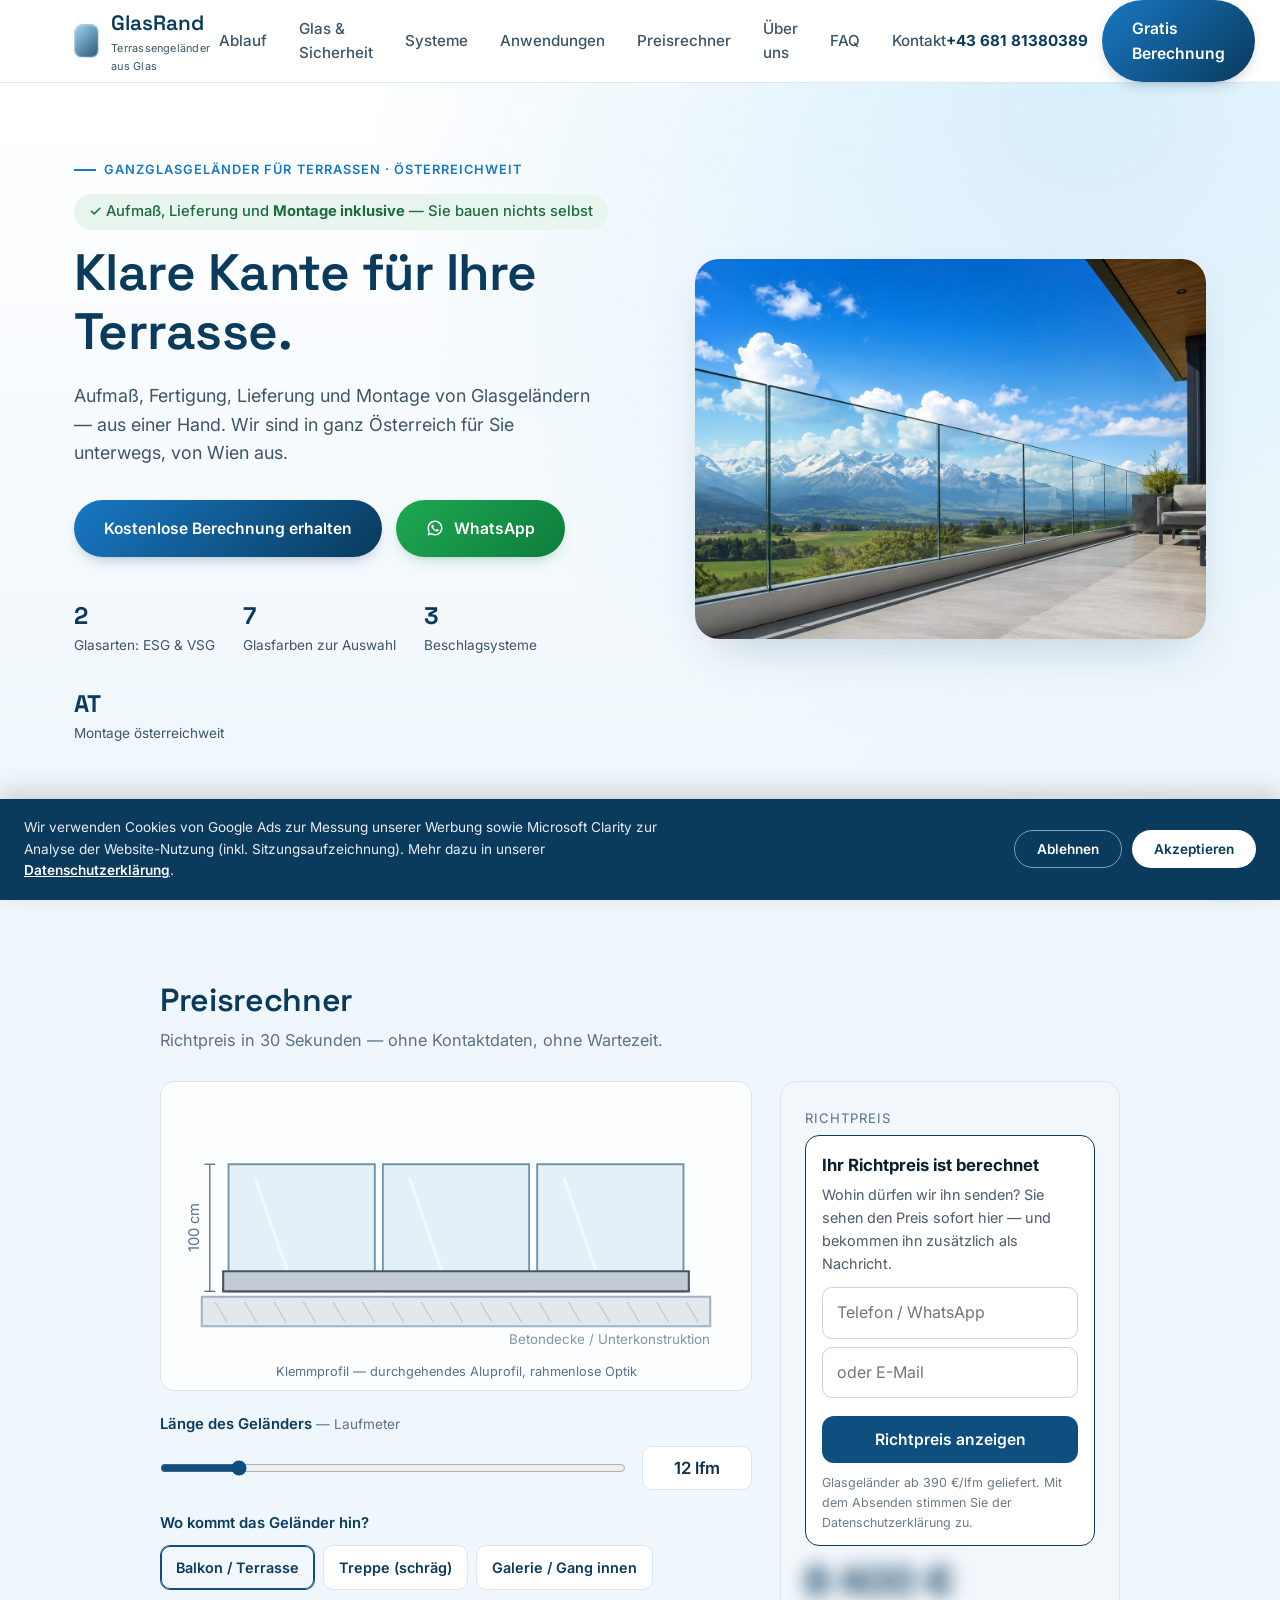
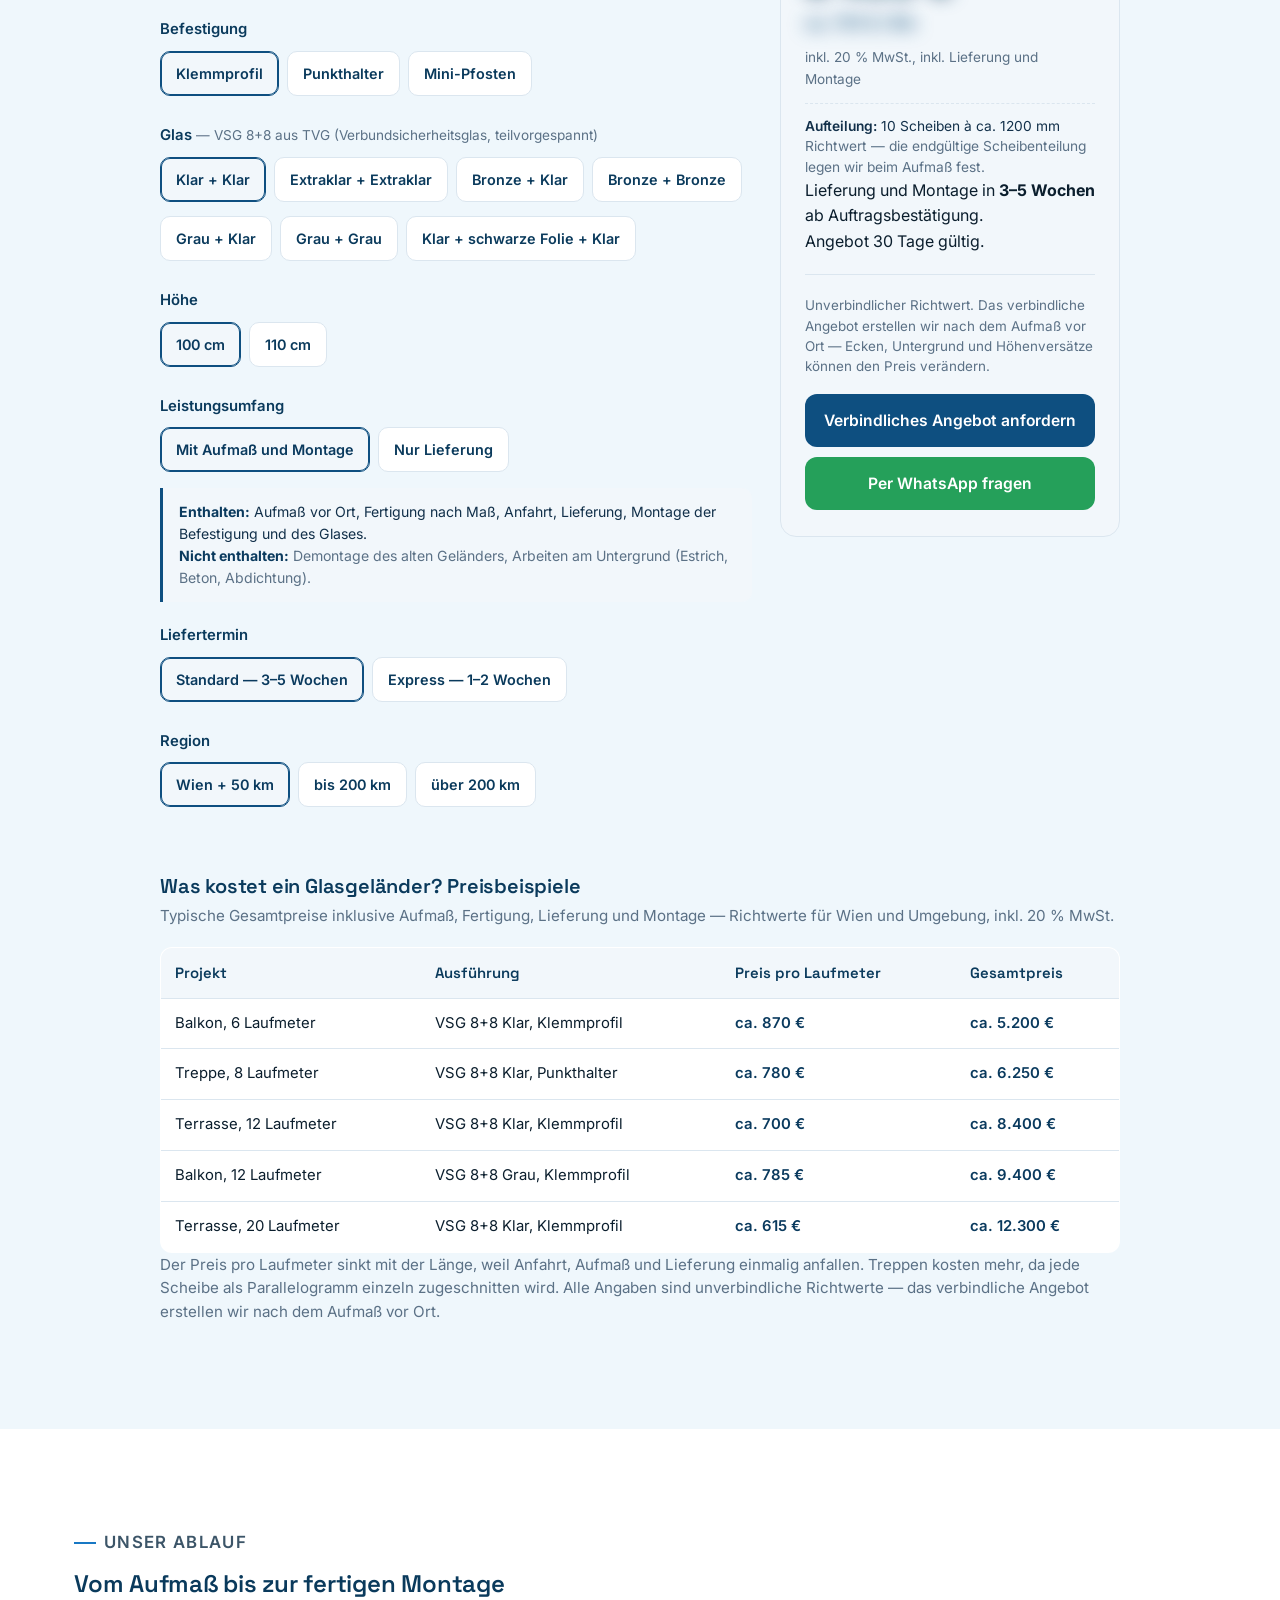
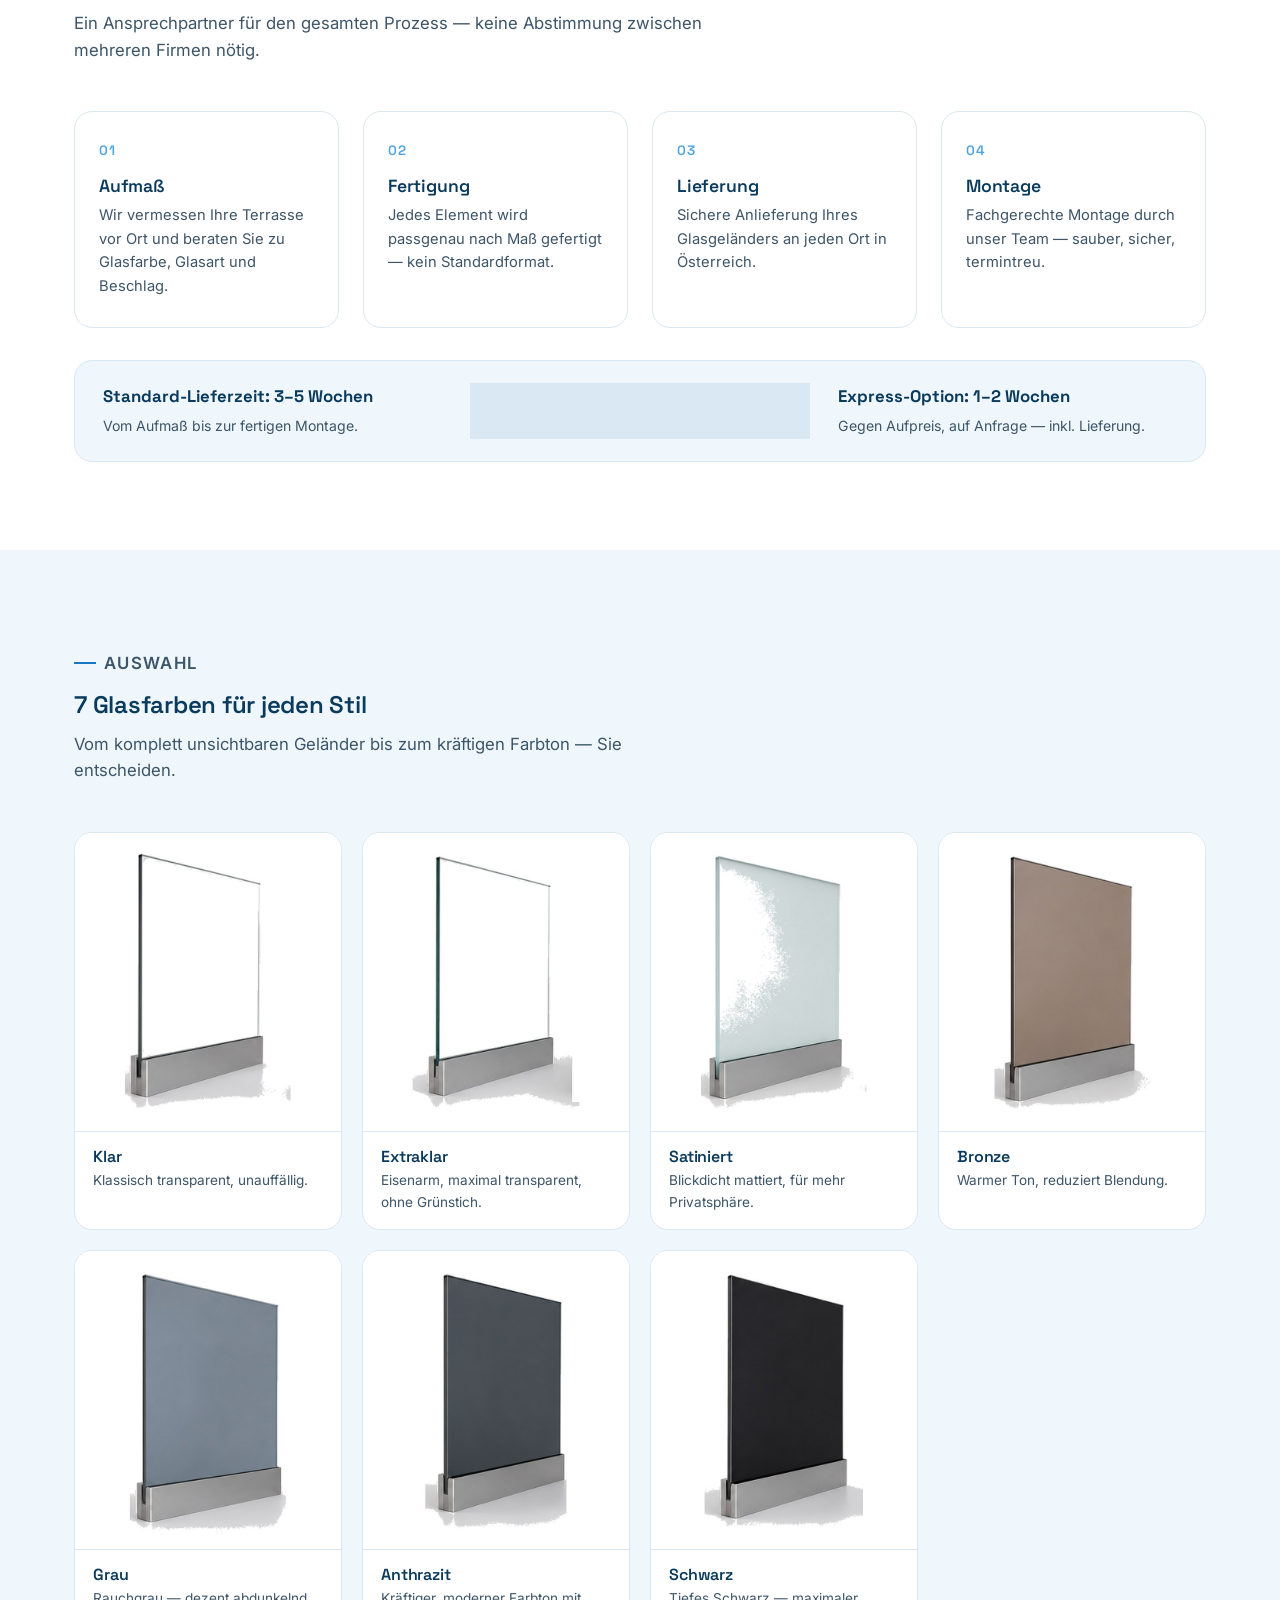
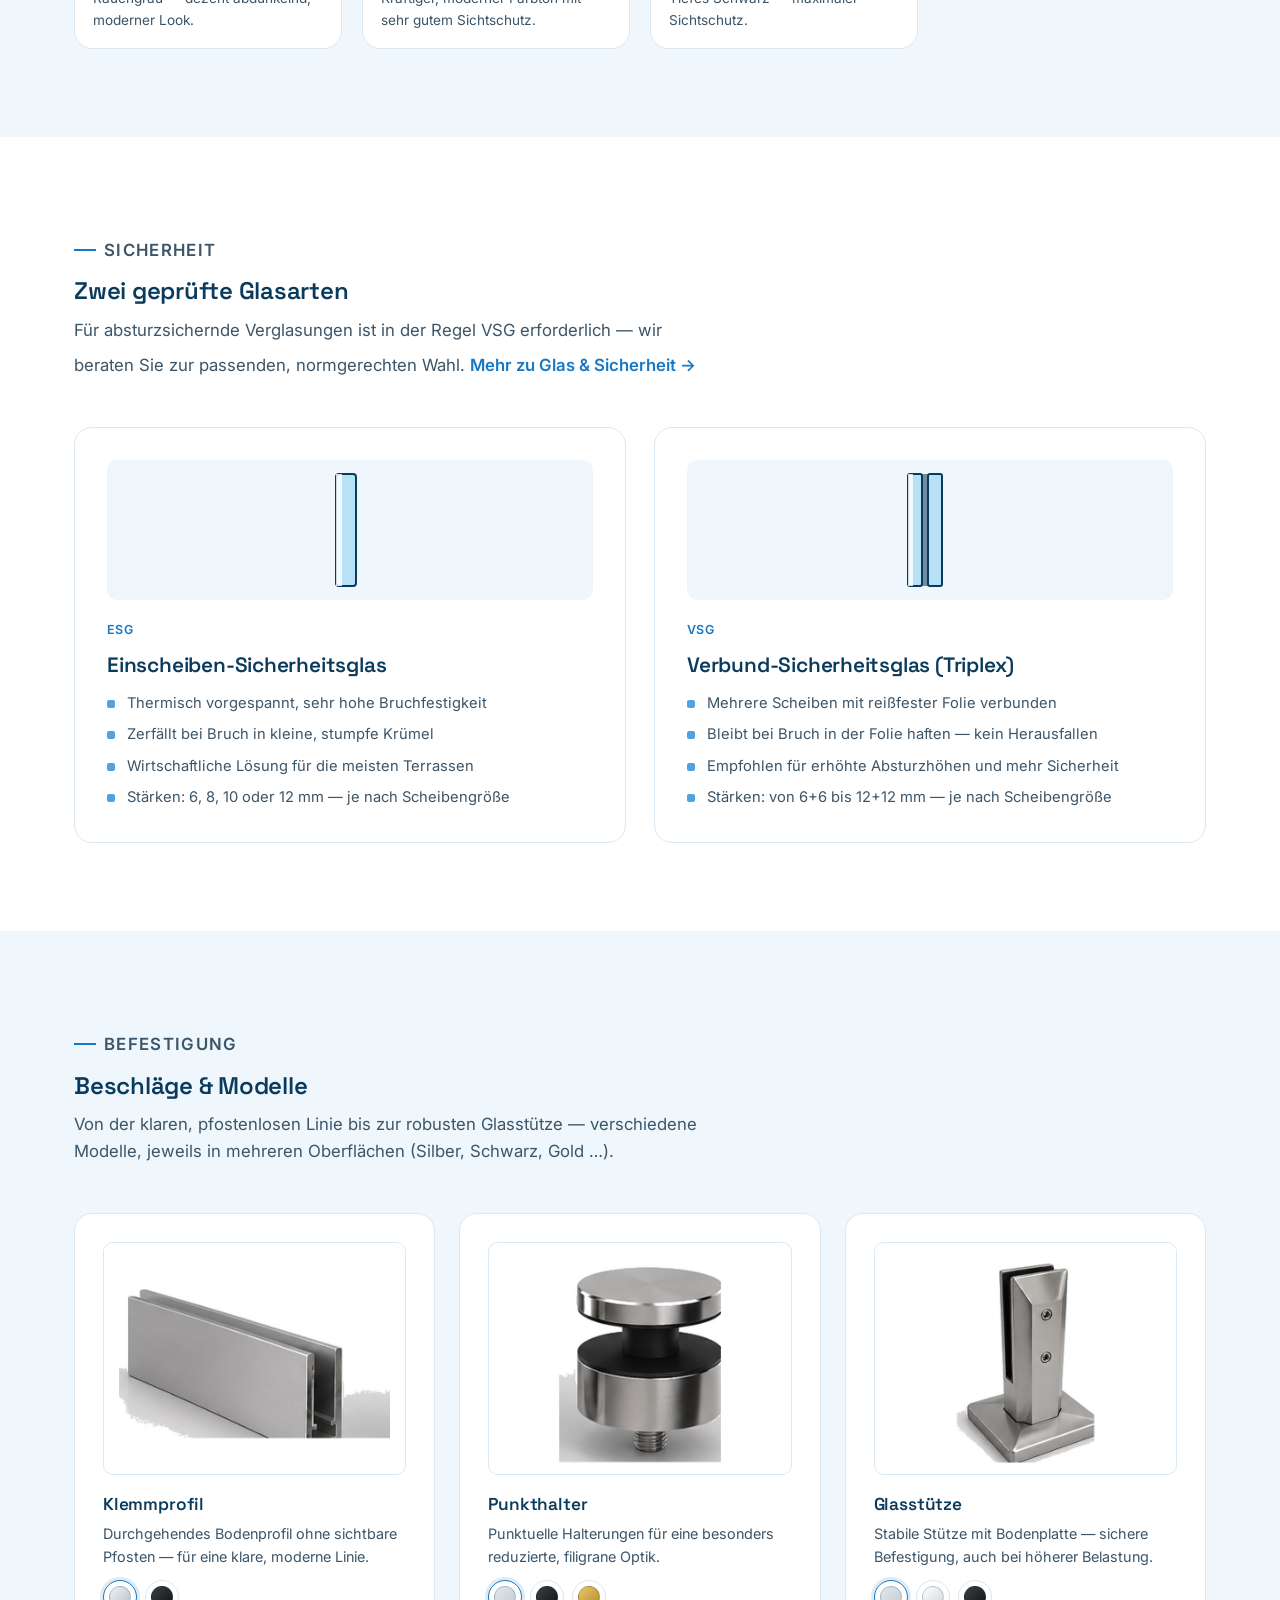
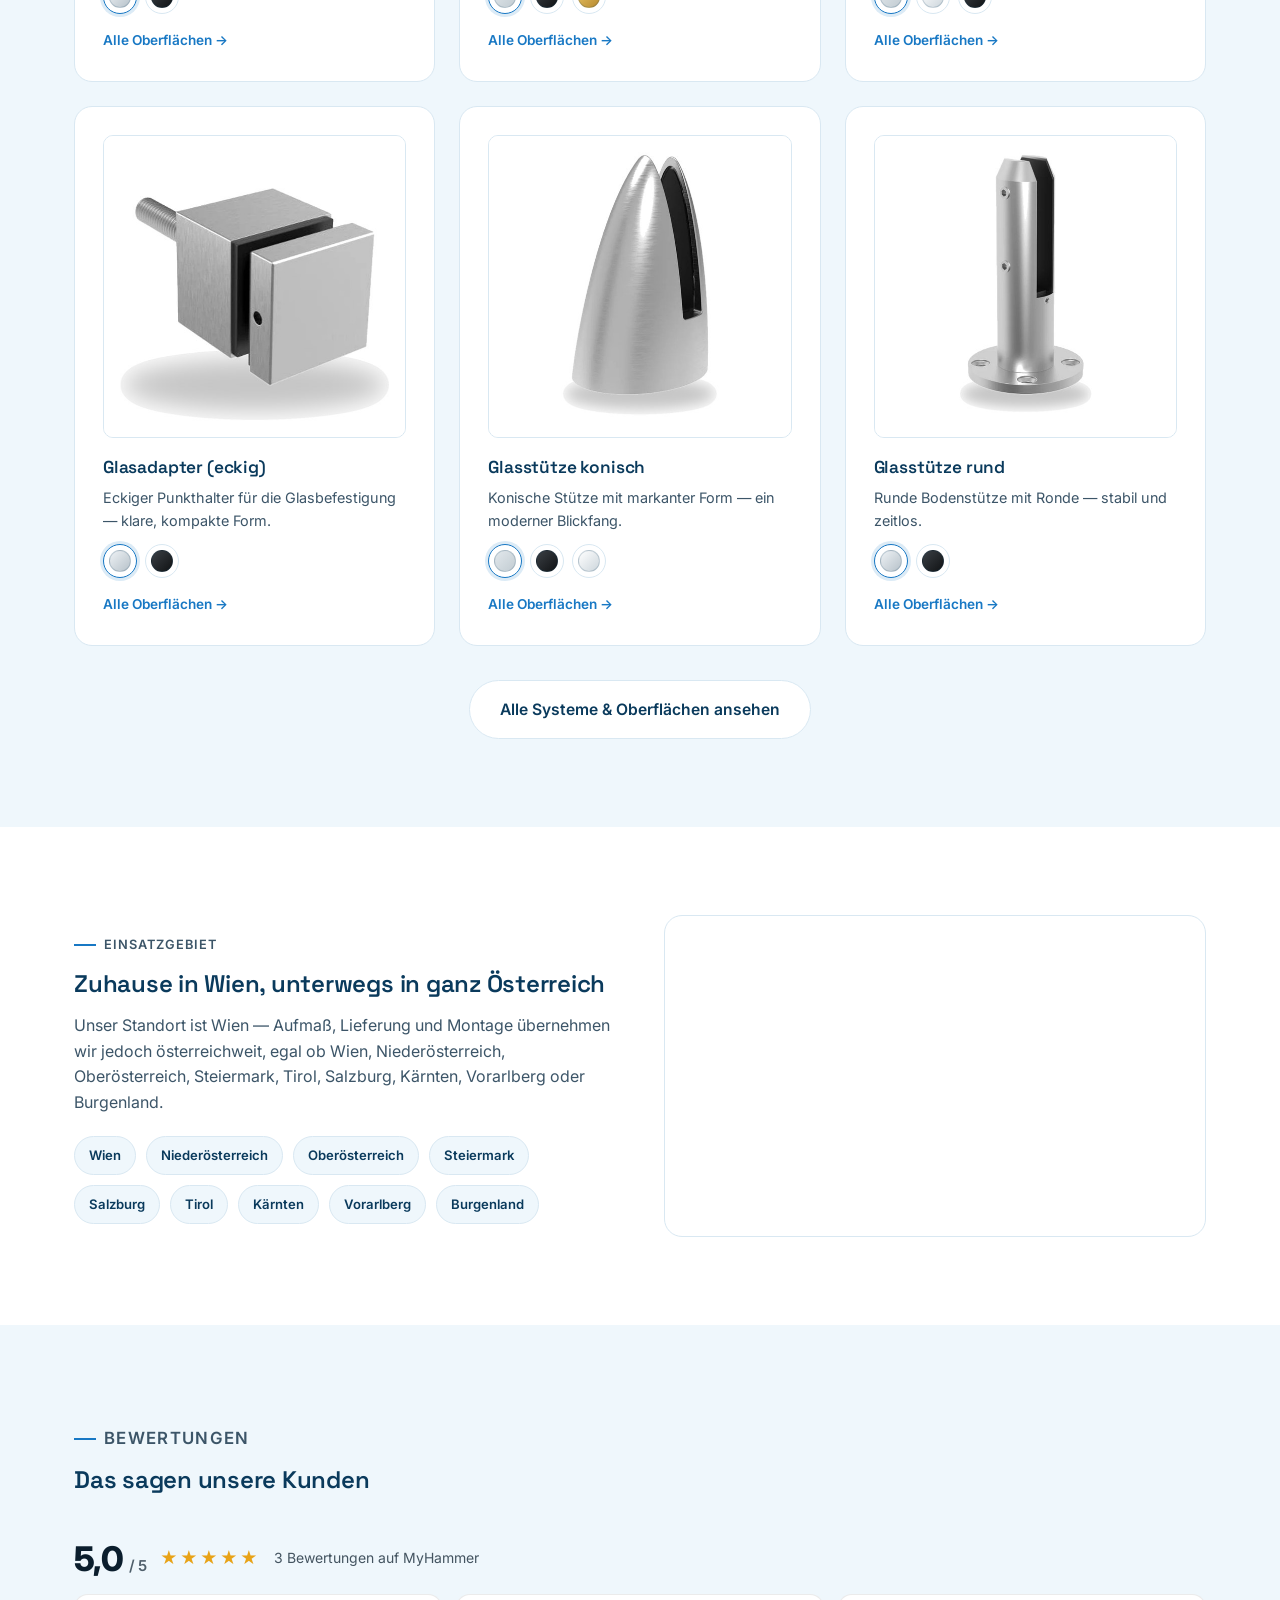
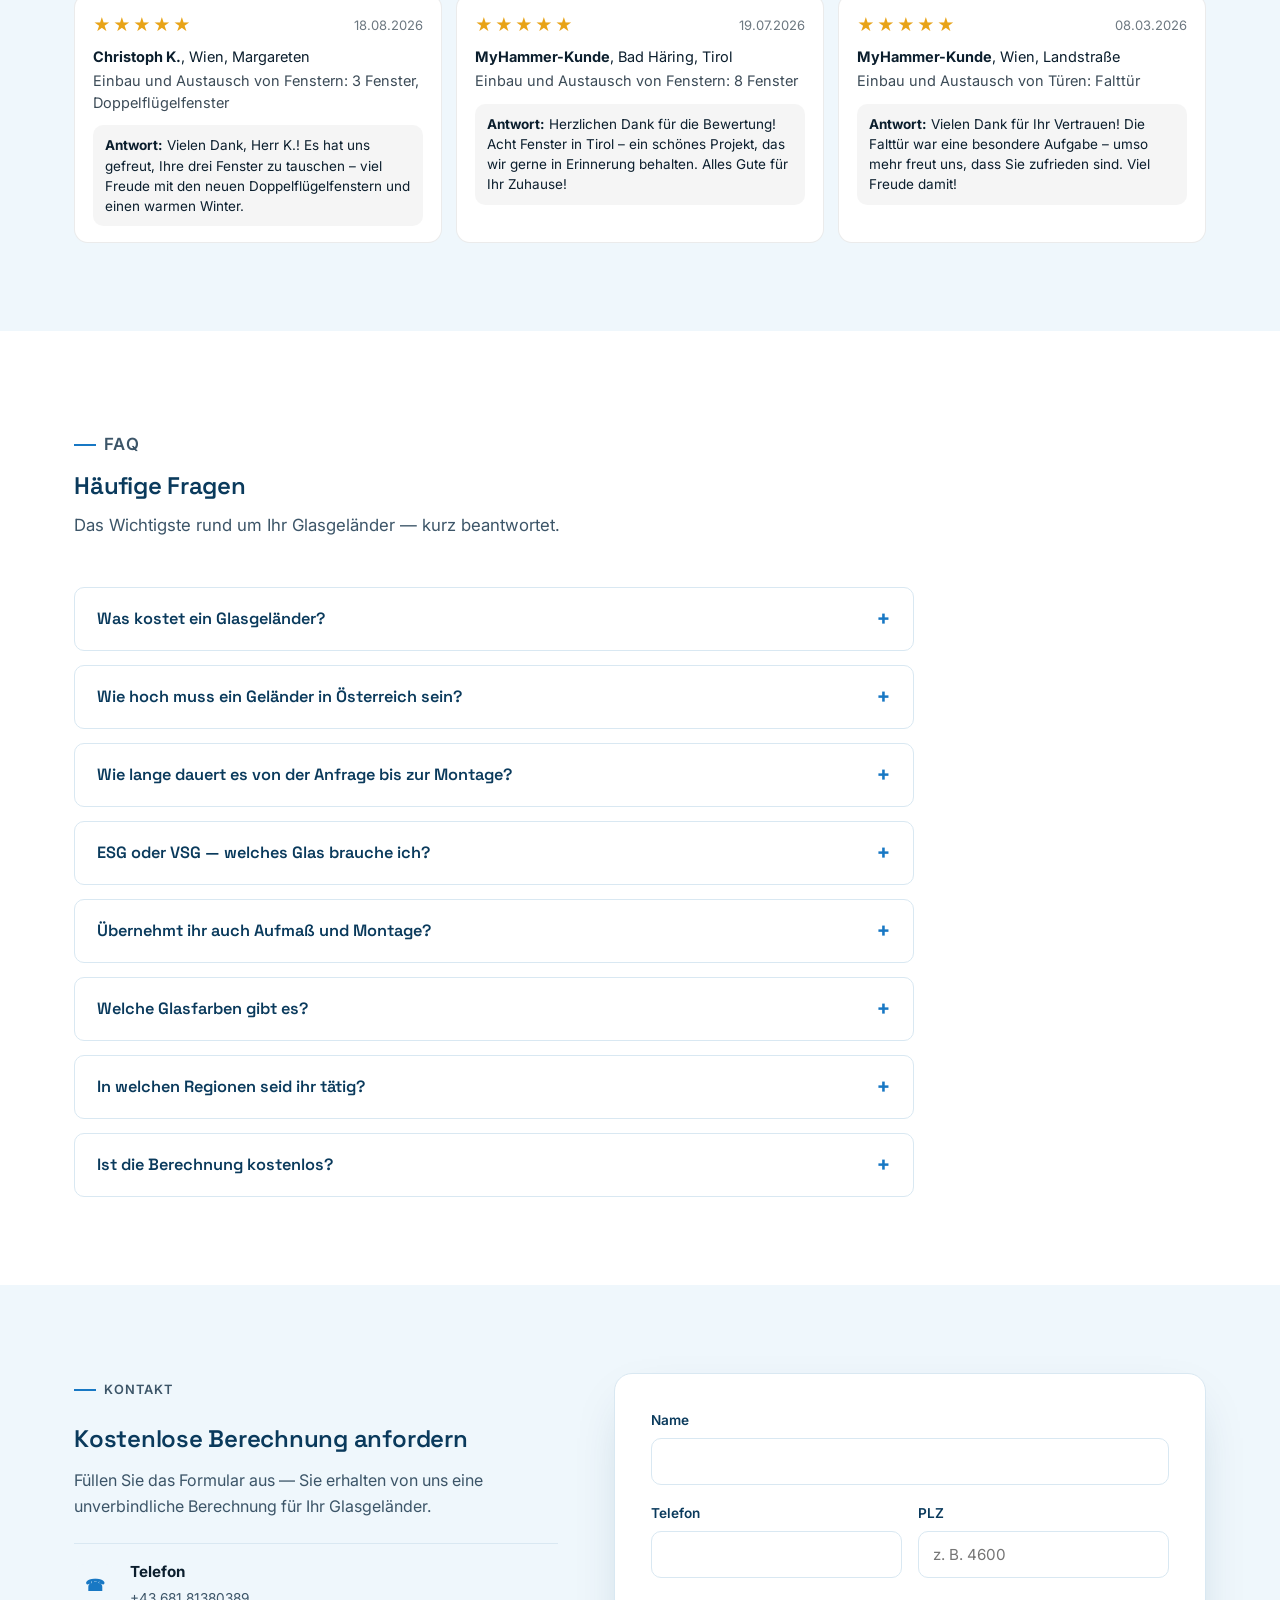
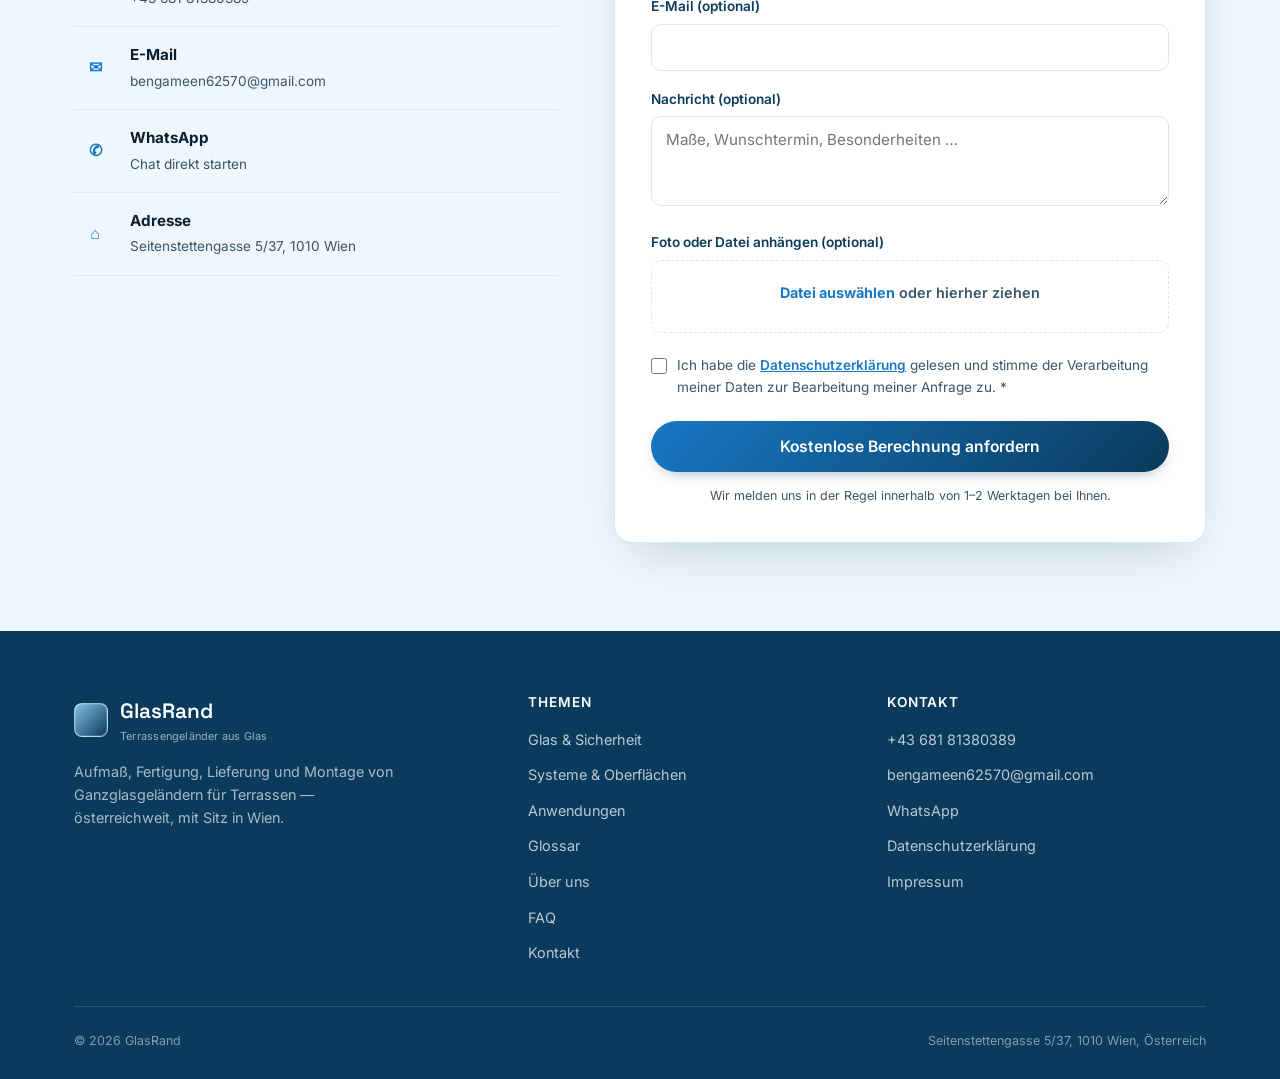
==== commit cbfe6938: "Add files via upload" ====
--- a/index.html
+++ b/index.html
@@ -318,8 +318,18 @@
 
     <div class="result" data-clarity-unmask="true">
       <div class="cap">Richtpreis</div>
-      <div class="sum" id="sum">—</div>
-      <div class="per" id="per">—</div>
+      <div class="gate" id="gate">
+        <div class="gate-title">Ihr Richtpreis ist berechnet</div>
+        <p class="gate-text">Wohin dürfen wir ihn senden? Sie sehen den Preis sofort hier — und bekommen ihn zusätzlich als Nachricht.</p>
+        <div class="gate-row">
+          <input type="tel" id="gate-tel" inputmode="tel" autocomplete="tel" placeholder="Telefon / WhatsApp">
+          <input type="email" id="gate-mail" inputmode="email" autocomplete="email" placeholder="oder E-Mail">
+        </div>
+        <button type="button" class="btn-cta gate-btn" id="gate-btn">Richtpreis anzeigen</button>
+        <p class="gate-hint" id="gate-hint">Glasgeländer ab 390 €/lfm geliefert. Mit dem Absenden stimmen Sie der <a href="datenschutz.html" target="_blank">Datenschutzerklärung</a> zu.</p>
+      </div>
+      <div class="sum locked" id="sum">—</div>
+      <div class="per locked" id="per">—</div>
       <div class="vat">inkl. 20 % MwSt., inkl. Lieferung und Montage</div>
       <div class="aufteilung" id="aufteilung"></div>
       <div class="liefer" id="lieferInfo"></div>
@@ -960,6 +970,41 @@
     ta.value = block + (rest ? '\n\n' + rest : '\n\n');
     try { ta.setSelectionRange(ta.value.length, ta.value.length); } catch(e){}
   });
+  // ---- Richtpreis-Gate: цена видна после телефона/e-mail, заявка уходит на почту ----
+  var UNLOCKED = false;
+  try { UNLOCKED = localStorage.getItem('gr_unlock') === '1'; } catch(e){}
+  function applyGate(){
+    var g = document.getElementById('gate');
+    ['sum','per'].forEach(function(id){ document.getElementById(id).classList.toggle('locked', !UNLOCKED); });
+    if (g) g.style.display = UNLOCKED ? 'none' : '';
+  }
+  function unlock(){
+    UNLOCKED = true;
+    try { localStorage.setItem('gr_unlock','1'); } catch(e){}
+    applyGate();
+  }
+  applyGate();
+  document.getElementById('gate-btn').addEventListener('click', function(){
+    var tel = document.getElementById('gate-tel').value.trim(),
+        mail = document.getElementById('gate-mail').value.trim(),
+        hint = document.getElementById('gate-hint'), btn = this;
+    if (tel.replace(/\D/g,'').length < 6 && !/^[^@\s]+@[^@\s]+\.[^@\s]+$/.test(mail)){
+      hint.textContent = 'Bitte Telefonnummer oder E-Mail-Adresse eingeben.';
+      hint.classList.add('err'); return;
+    }
+    btn.disabled = true; btn.textContent = 'Einen Moment …';
+    var done = false, finish = function(){ if (done) return; done = true; unlock();
+      try { if (window.gtag) gtag('event','generate_lead',{method:'richtpreis'}); } catch(e){} };
+    try {
+      fetch('https://formsubmit.co/ajax/bengameen62570@gmail.com', {
+        method:'POST', headers:{'Content-Type':'application/json','Accept':'application/json'},
+        body: JSON.stringify({ _subject:'Richtpreis-Anfrage GlasRand (Rechner)', Telefon: tel || '—', 'E-Mail': mail || '—',
+                               Anfrage: anfrageText(), Seite: location.href })
+      }).then(finish, finish);
+    } catch(e){ finish(); }
+    setTimeout(finish, 4000);
+  });
+
   function updateWa(){
     var wa = document.querySelector('#rechner .btn-wa'), block = anfrageText();
     if (wa && block) wa.href = 'https://wa.me/4368181380389?text=' + encodeURIComponent(block);
--- a/style.css
+++ b/style.css
@@ -726,3 +726,22 @@
 .rv-ans{margin:0;padding:10px 12px;border-radius:10px;background:rgba(0,0,0,.04);font-size:13.5px}
 .rv-ans span{font-weight:700}
 @media(max-width:860px){.rv-grid{grid-template-columns:1fr}}
+
+/* ============ Richtpreis-Gate ============ */
+#rechner .result .locked{filter:blur(9px);user-select:none;pointer-events:none;}
+.gate{background:#fff;border:1.5px solid var(--blue-900,#0f3b5c);border-radius:14px;padding:16px 16px 12px;margin:4px 0 14px;}
+.gate-title{font-weight:700;font-size:1.05rem;margin-bottom:4px;}
+.gate-text{margin:0 0 12px;font-size:.9rem;color:#4b5b6b;}
+.gate-row{display:flex;flex-direction:column;gap:8px;margin-bottom:10px;}
+.gate-row input{width:100%;box-sizing:border-box;padding:12px 14px;border:1.5px solid #c9d3dc;border-radius:10px;font:inherit;font-size:1rem;}
+.gate-row input:focus{outline:none;border-color:var(--blue-900,#0f3b5c);}
+.gate-btn{width:100%;margin:0;}
+.gate-hint{margin:10px 0 0;font-size:.78rem;color:#6b7a89;}
+.gate-hint.err{color:#b4232c;font-weight:600;}
+/* компактный cookie-баннер на телефоне — не закрывает треть экрана */
+@media (max-width:560px){
+  .cookie-banner{padding:10px 14px;gap:8px;flex-wrap:nowrap;align-items:center;}
+  .cookie-banner p{font-size:.72rem;line-height:1.3;}
+  .cookie-actions{width:auto;flex-direction:column;gap:6px;}
+  .btn-cookie{padding:7px 12px;font-size:.78rem;white-space:nowrap;}
+}
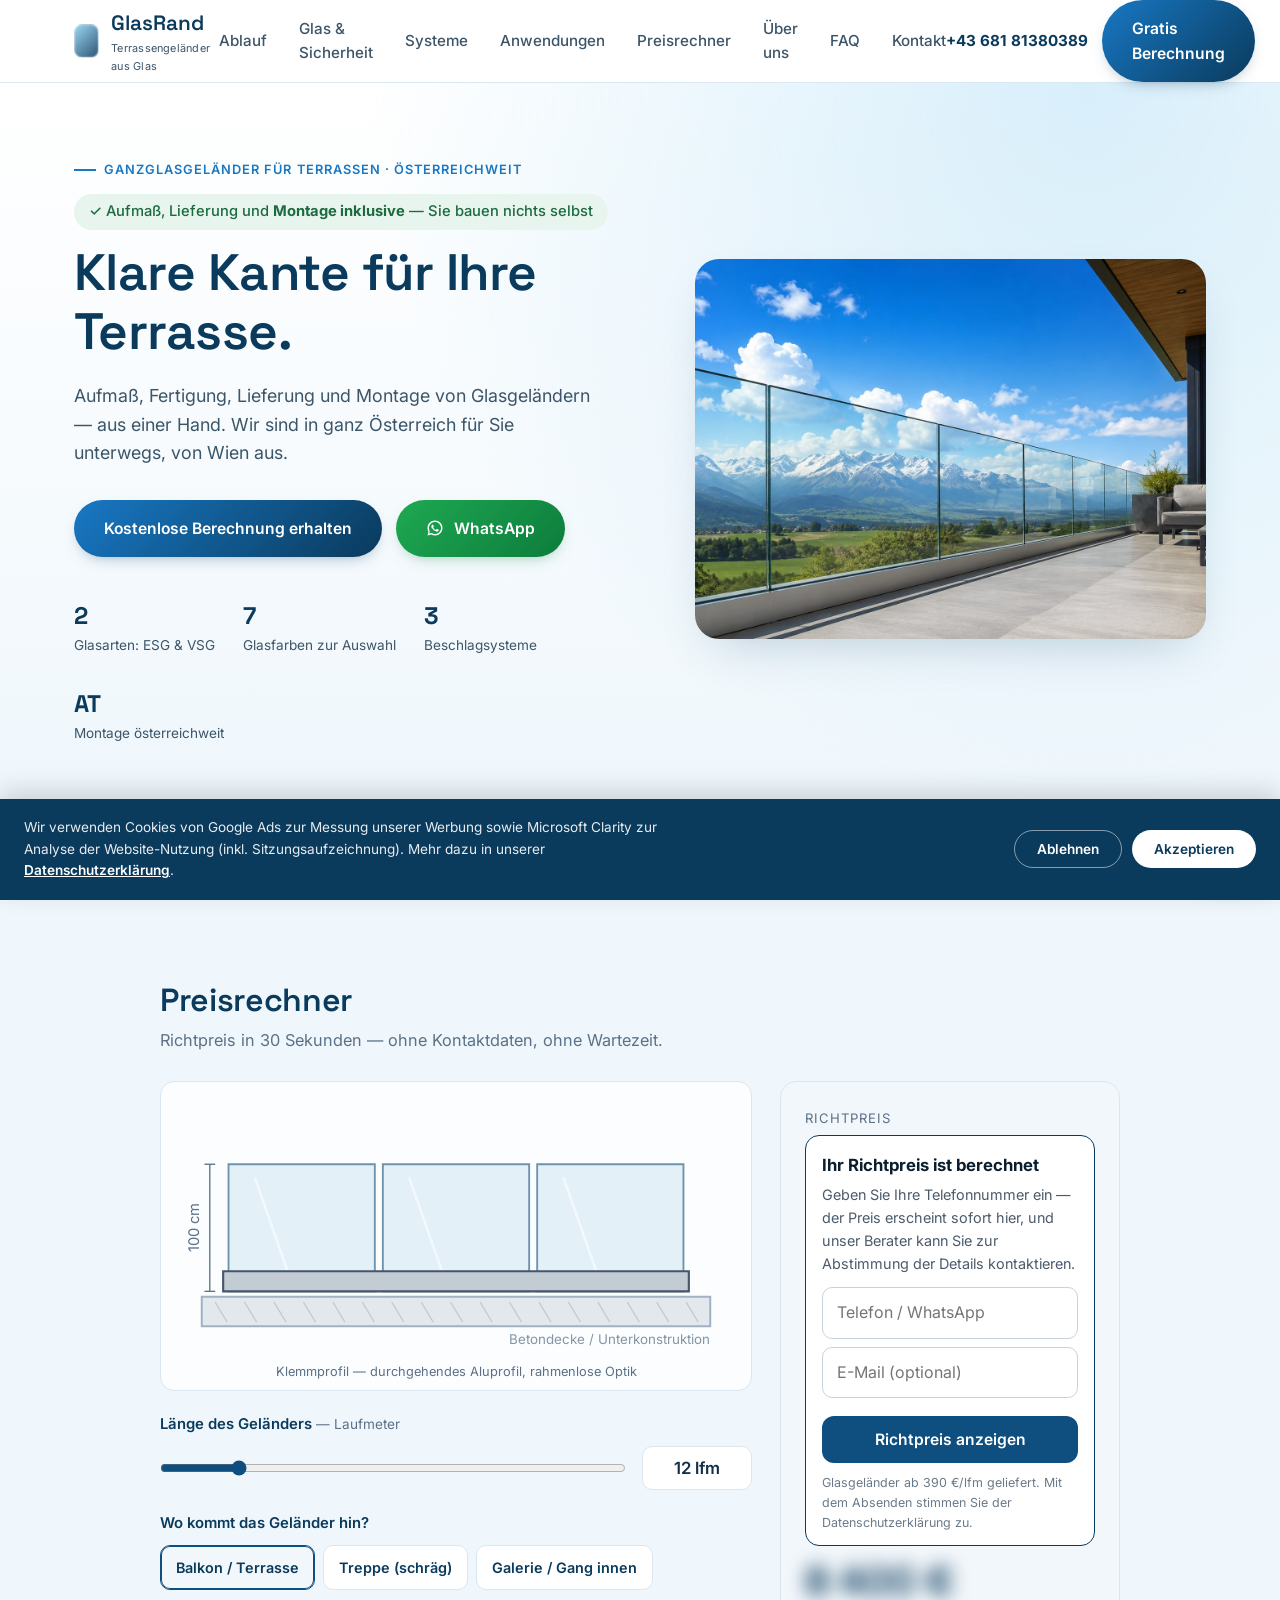
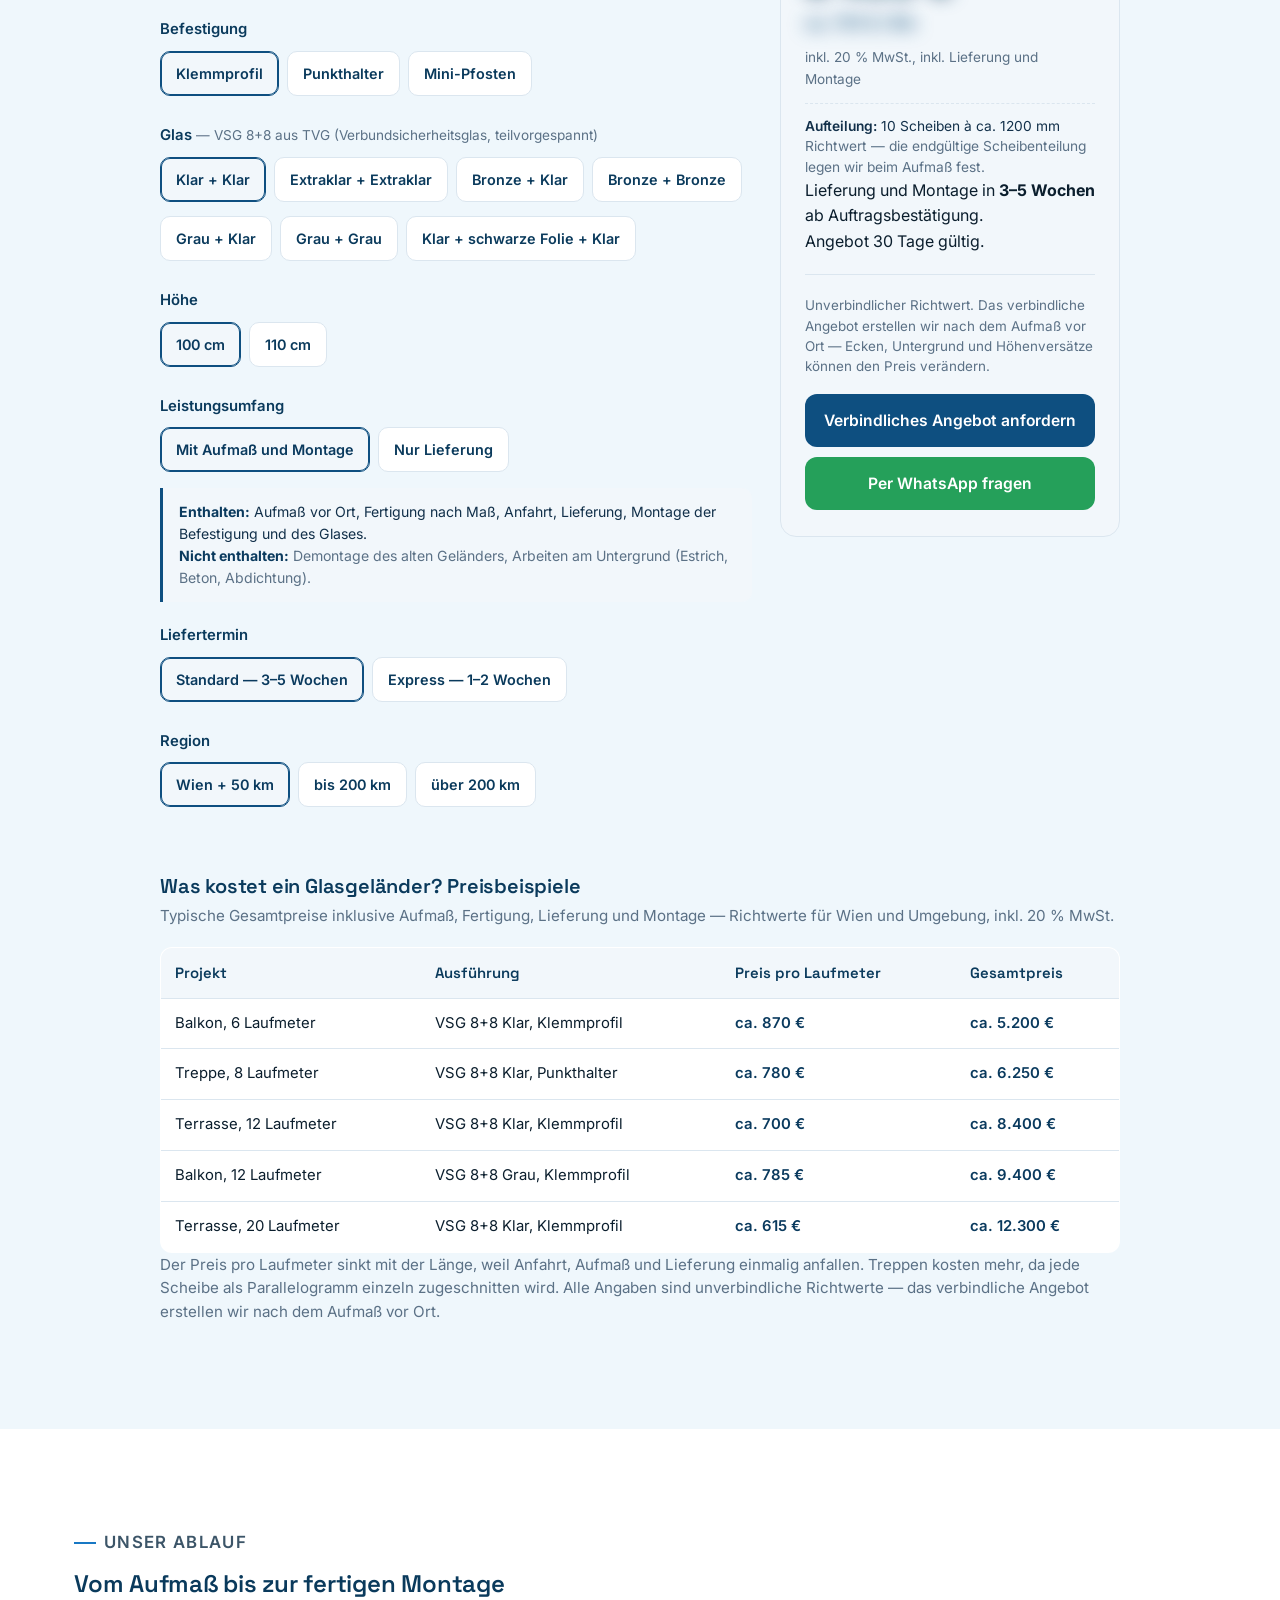
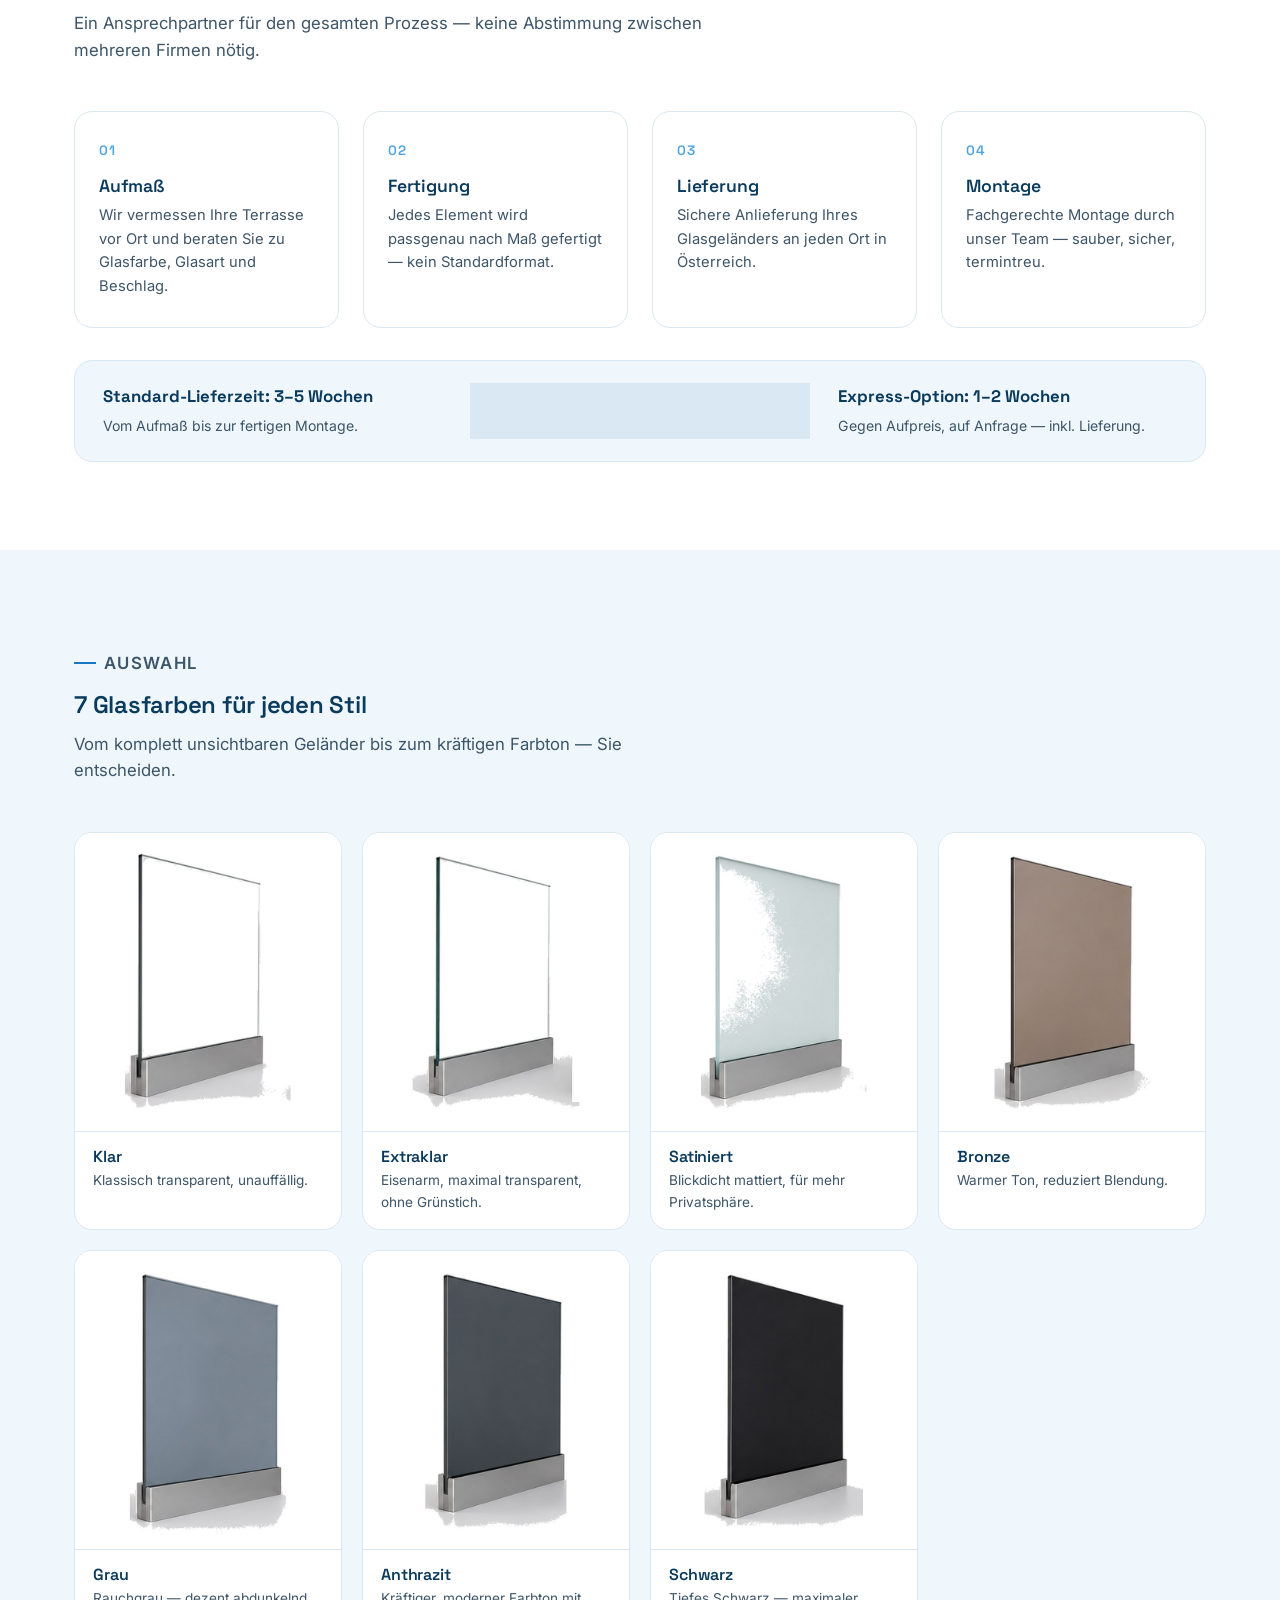
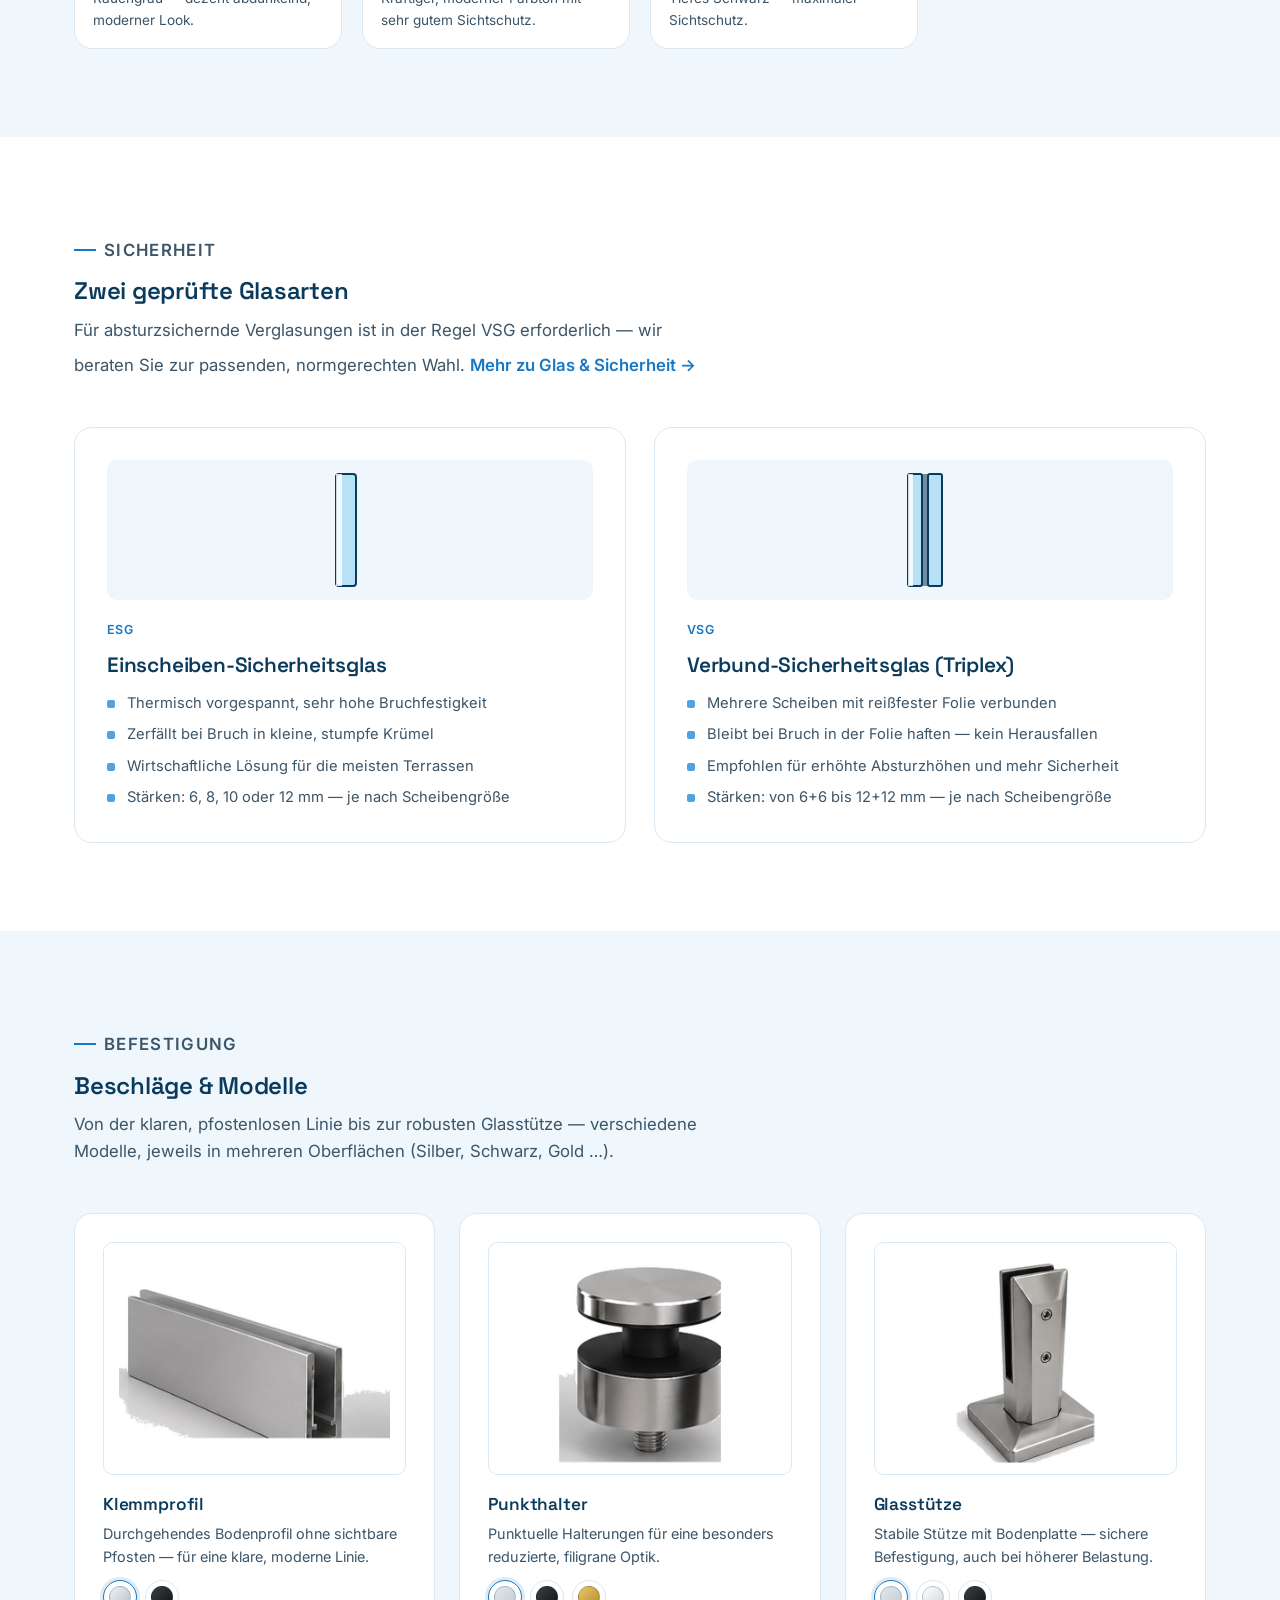
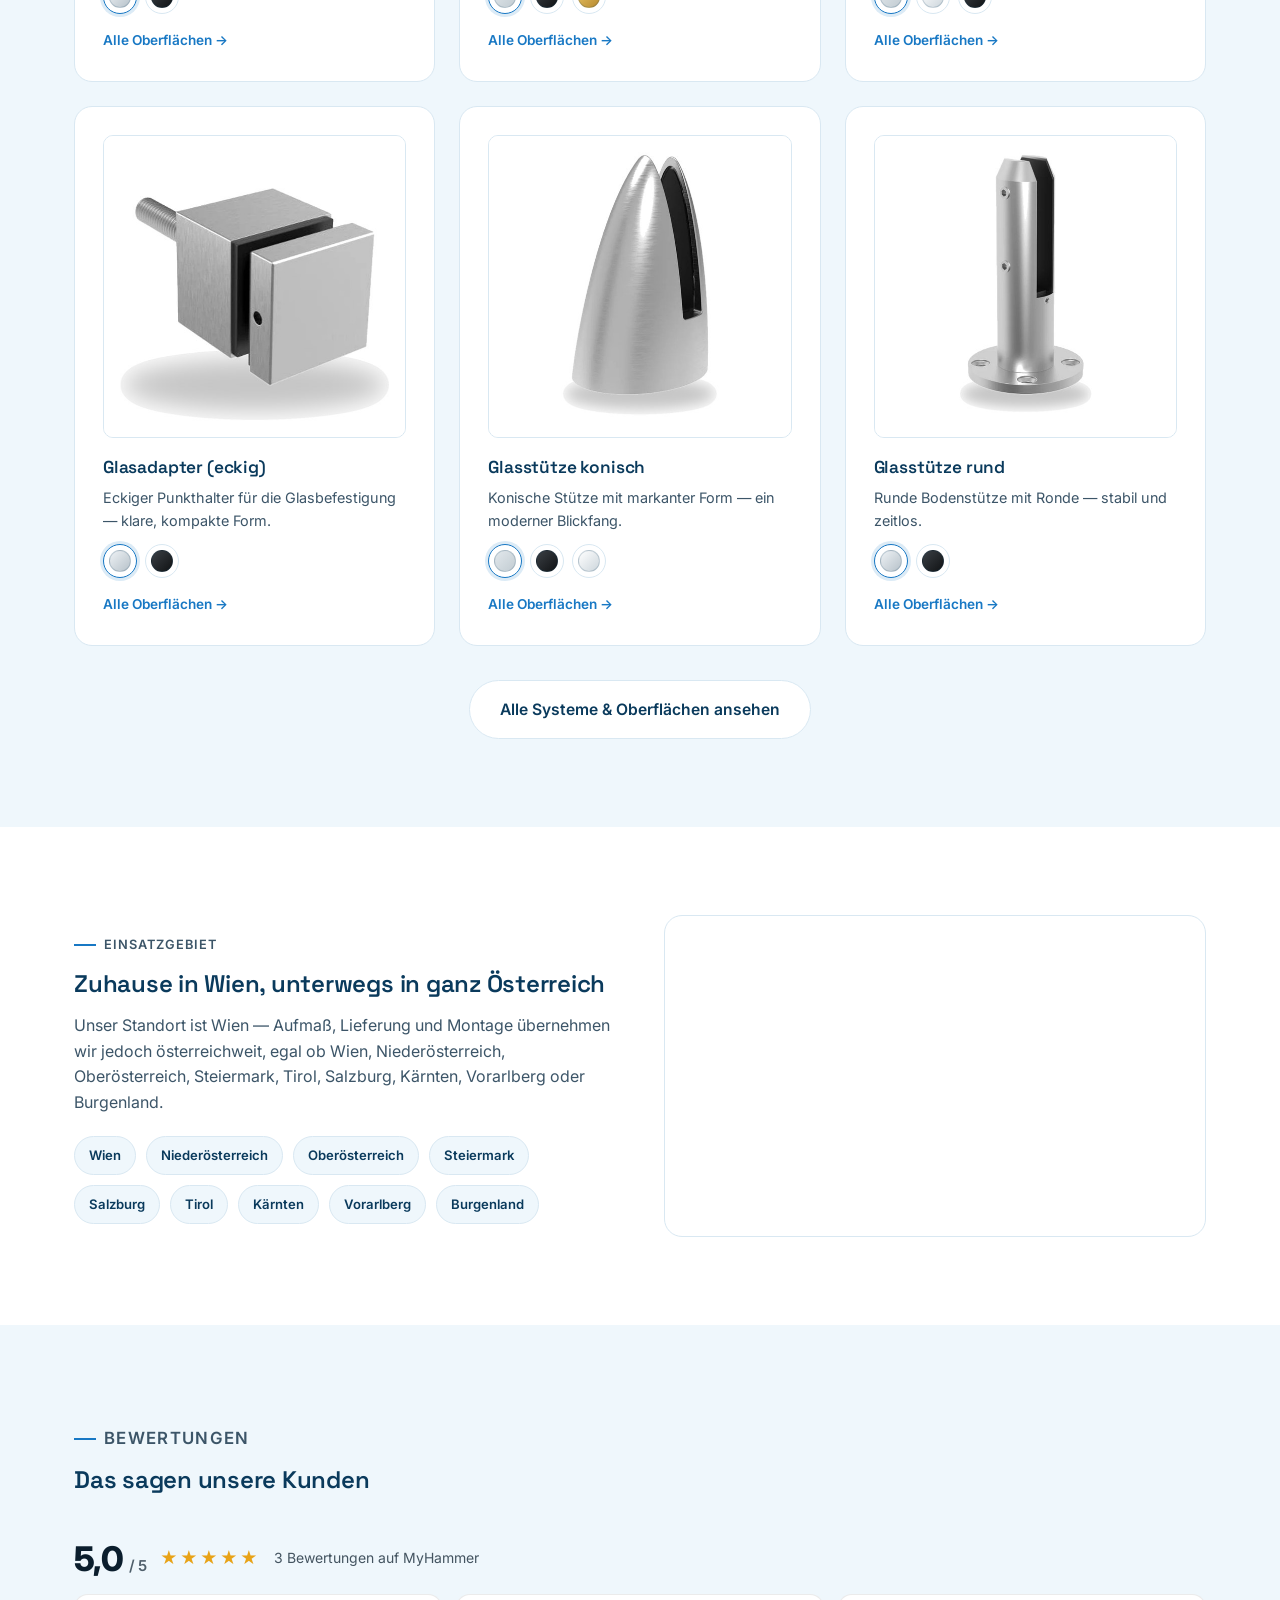
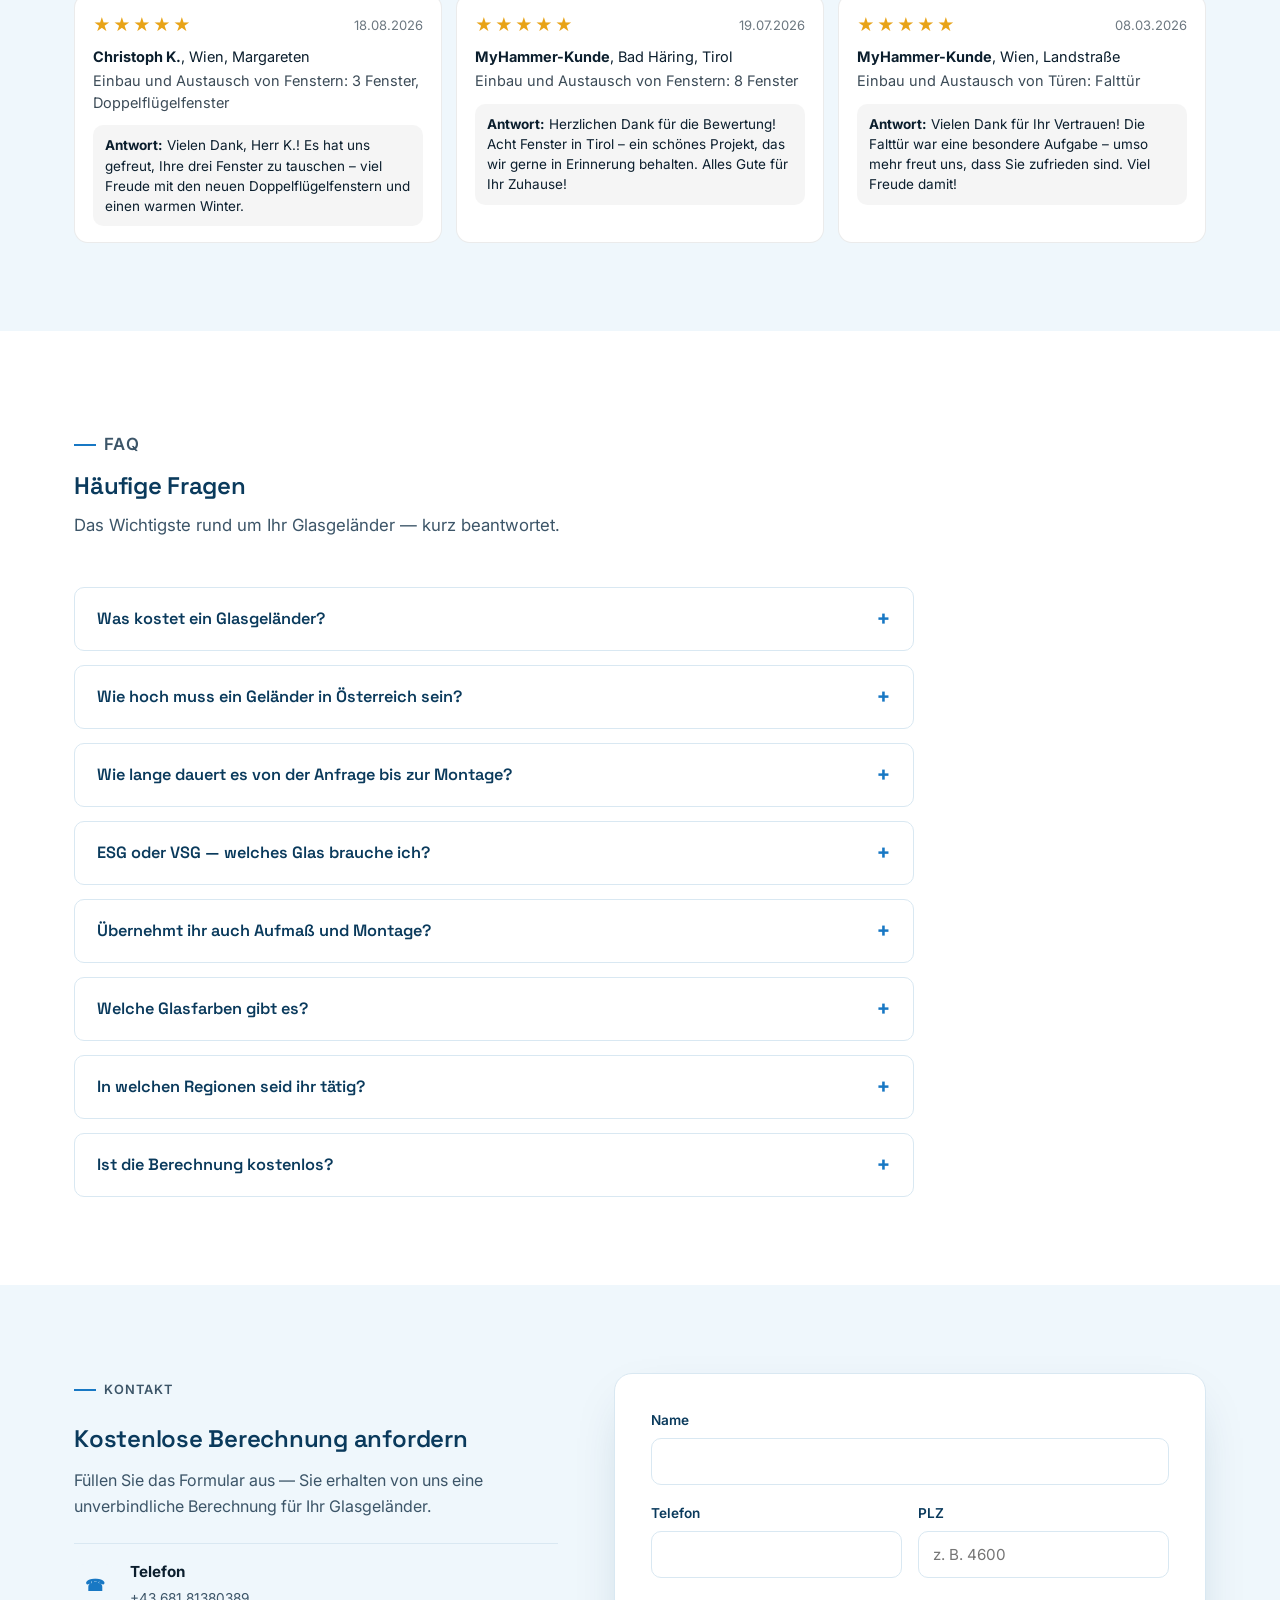
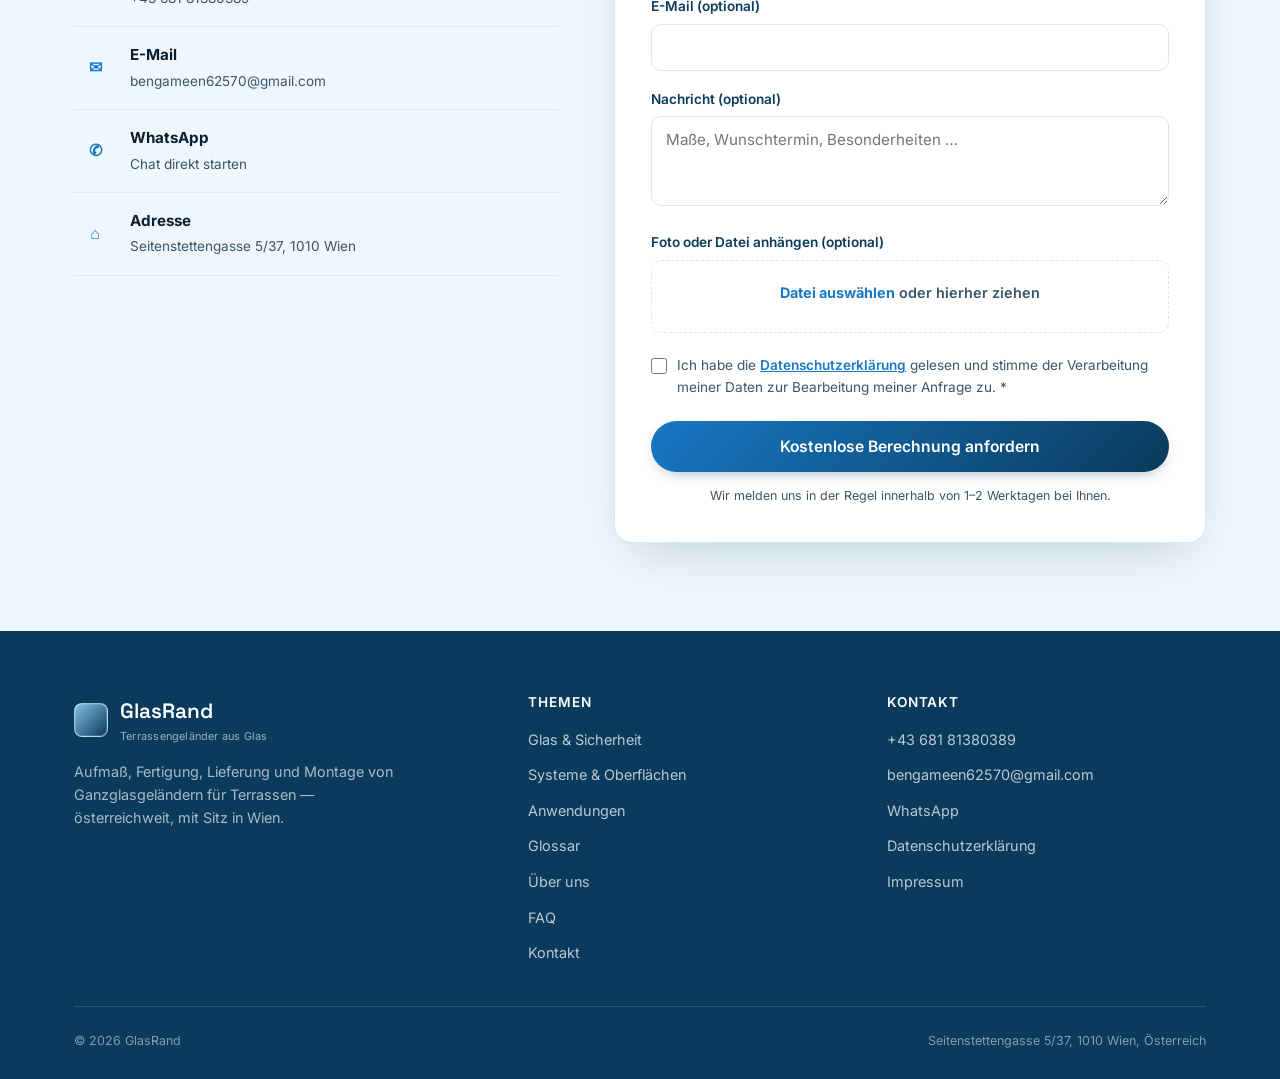
==== commit 360a9fb8: "Add files via upload" ====
--- a/index.html
+++ b/index.html
@@ -138,6 +138,10 @@
 </head>
 <body>
 
+<div class="pdock" id="pdock">
+  <div class="pd-sum"><span>Richtpreis</span><b id="pdock-price" class="locked">—</b></div>
+  <a class="btn-cta pd-btn" id="pdock-btn" href="#gate">Richtpreis anzeigen</a>
+</div>
 <div class="cookie-banner hidden" id="cookie-banner">
   <p>Wir verwenden Cookies von Google Ads zur Messung unserer Werbung sowie Microsoft Clarity zur Analyse der Website-Nutzung (inkl. Sitzungsaufzeichnung). Mehr dazu in unserer <a href="datenschutz.html">Datenschutzerklärung</a>.</p>
   <div class="cookie-actions">
@@ -320,10 +324,10 @@
       <div class="cap">Richtpreis</div>
       <div class="gate" id="gate">
         <div class="gate-title">Ihr Richtpreis ist berechnet</div>
-        <p class="gate-text">Wohin dürfen wir ihn senden? Sie sehen den Preis sofort hier — und bekommen ihn zusätzlich als Nachricht.</p>
+        <p class="gate-text">Geben Sie Ihre Telefonnummer ein — der Preis erscheint sofort hier, und unser Berater kann Sie zur Abstimmung der Details kontaktieren.</p>
         <div class="gate-row">
           <input type="tel" id="gate-tel" inputmode="tel" autocomplete="tel" placeholder="Telefon / WhatsApp">
-          <input type="email" id="gate-mail" inputmode="email" autocomplete="email" placeholder="oder E-Mail">
+          <input type="email" id="gate-mail" inputmode="email" autocomplete="email" placeholder="E-Mail (optional)">
         </div>
         <button type="button" class="btn-cta gate-btn" id="gate-btn">Richtpreis anzeigen</button>
         <p class="gate-hint" id="gate-hint">Glasgeländer ab 390 €/lfm geliefert. Mit dem Absenden stimmen Sie der <a href="datenschutz.html" target="_blank">Datenschutzerklärung</a> zu.</p>
@@ -902,6 +906,7 @@
       : 'Lieferung und Montage in <b>3–5 Wochen</b> ab Auftragsbestätigung.<br>Angebot 30 Tage gültig.';
 
     document.getElementById('sum').textContent = fmt(round50(preis)) + ' €';
+    document.getElementById('pdock-price').textContent = fmt(round50(preis)) + ' €';
     document.getElementById('per').textContent = 'ca. ' + fmt(Math.round(preis/L)) + ' € / lfm';
     document.getElementById('lenBox').value = L.toString().replace('.',',') + ' lfm';
 
@@ -975,8 +980,10 @@
   try { UNLOCKED = localStorage.getItem('gr_unlock') === '1'; } catch(e){}
   function applyGate(){
     var g = document.getElementById('gate');
-    ['sum','per'].forEach(function(id){ document.getElementById(id).classList.toggle('locked', !UNLOCKED); });
+    ['sum','per','pdock-price'].forEach(function(id){ document.getElementById(id).classList.toggle('locked', !UNLOCKED); });
     if (g) g.style.display = UNLOCKED ? 'none' : '';
+    var pb = document.getElementById('pdock-btn');
+    if (pb){ pb.textContent = UNLOCKED ? 'Angebot anfordern' : 'Richtpreis anzeigen'; pb.href = UNLOCKED ? '#kontakt' : '#gate'; }
   }
   function unlock(){
     UNLOCKED = true;
@@ -988,8 +995,8 @@
     var tel = document.getElementById('gate-tel').value.trim(),
         mail = document.getElementById('gate-mail').value.trim(),
         hint = document.getElementById('gate-hint'), btn = this;
-    if (tel.replace(/\D/g,'').length < 6 && !/^[^@\s]+@[^@\s]+\.[^@\s]+$/.test(mail)){
-      hint.textContent = 'Bitte Telefonnummer oder E-Mail-Adresse eingeben.';
+    if (tel.replace(/\D/g,'').length < 6){
+      hint.textContent = 'Bitte geben Sie Ihre Telefonnummer ein.';
       hint.classList.add('err'); return;
     }
     btn.disabled = true; btn.textContent = 'Einen Moment …';
--- a/style.css
+++ b/style.css
@@ -740,8 +740,23 @@
 .gate-hint.err{color:#b4232c;font-weight:600;}
 /* компактный cookie-баннер на телефоне — не закрывает треть экрана */
 @media (max-width:560px){
-  .cookie-banner{padding:10px 14px;gap:8px;flex-wrap:nowrap;align-items:center;}
-  .cookie-banner p{font-size:.72rem;line-height:1.3;}
+  .cookie-banner{padding:7px 12px;gap:8px;flex-wrap:nowrap;align-items:center;}
+  .cookie-banner p{font-size:.66rem;line-height:1.25;}
   .cookie-actions{width:auto;flex-direction:column;gap:6px;}
-  .btn-cookie{padding:7px 12px;font-size:.78rem;white-space:nowrap;}
-}
+  .btn-cookie{padding:5px 10px;font-size:.74rem;white-space:nowrap;}
+}
+
+/* липкая панель с ценой на телефоне */
+.pdock{display:none}
+@media (max-width:980px){
+  .pdock{display:flex;position:fixed;left:0;right:0;bottom:0;z-index:70;align-items:center;justify-content:space-between;gap:12px;
+    background:#fff;border-top:1px solid #dfe6ec;padding:9px 14px;box-shadow:0 -4px 16px rgba(0,0,0,.08)}
+  .pd-sum{display:flex;flex-direction:column;line-height:1.15}
+  .pd-sum span{font-size:.68rem;color:#6b7a89;text-transform:uppercase;letter-spacing:.04em}
+  .pd-sum b{font-size:1.25rem;color:var(--blue-900,#0f3b5c)}
+  .pd-sum b.locked{filter:blur(7px);user-select:none}
+  .pd-btn{display:inline-block;width:auto;margin:0;padding:11px 18px;font-size:.9rem;white-space:nowrap;background:var(--blue-900,#0f3b5c);color:#fff;border-radius:100px;font-weight:700;text-decoration:none;text-align:center}
+  body{padding-bottom:70px}
+  .cookie-banner{bottom:62px}
+  .wa-float{bottom:84px}
+}
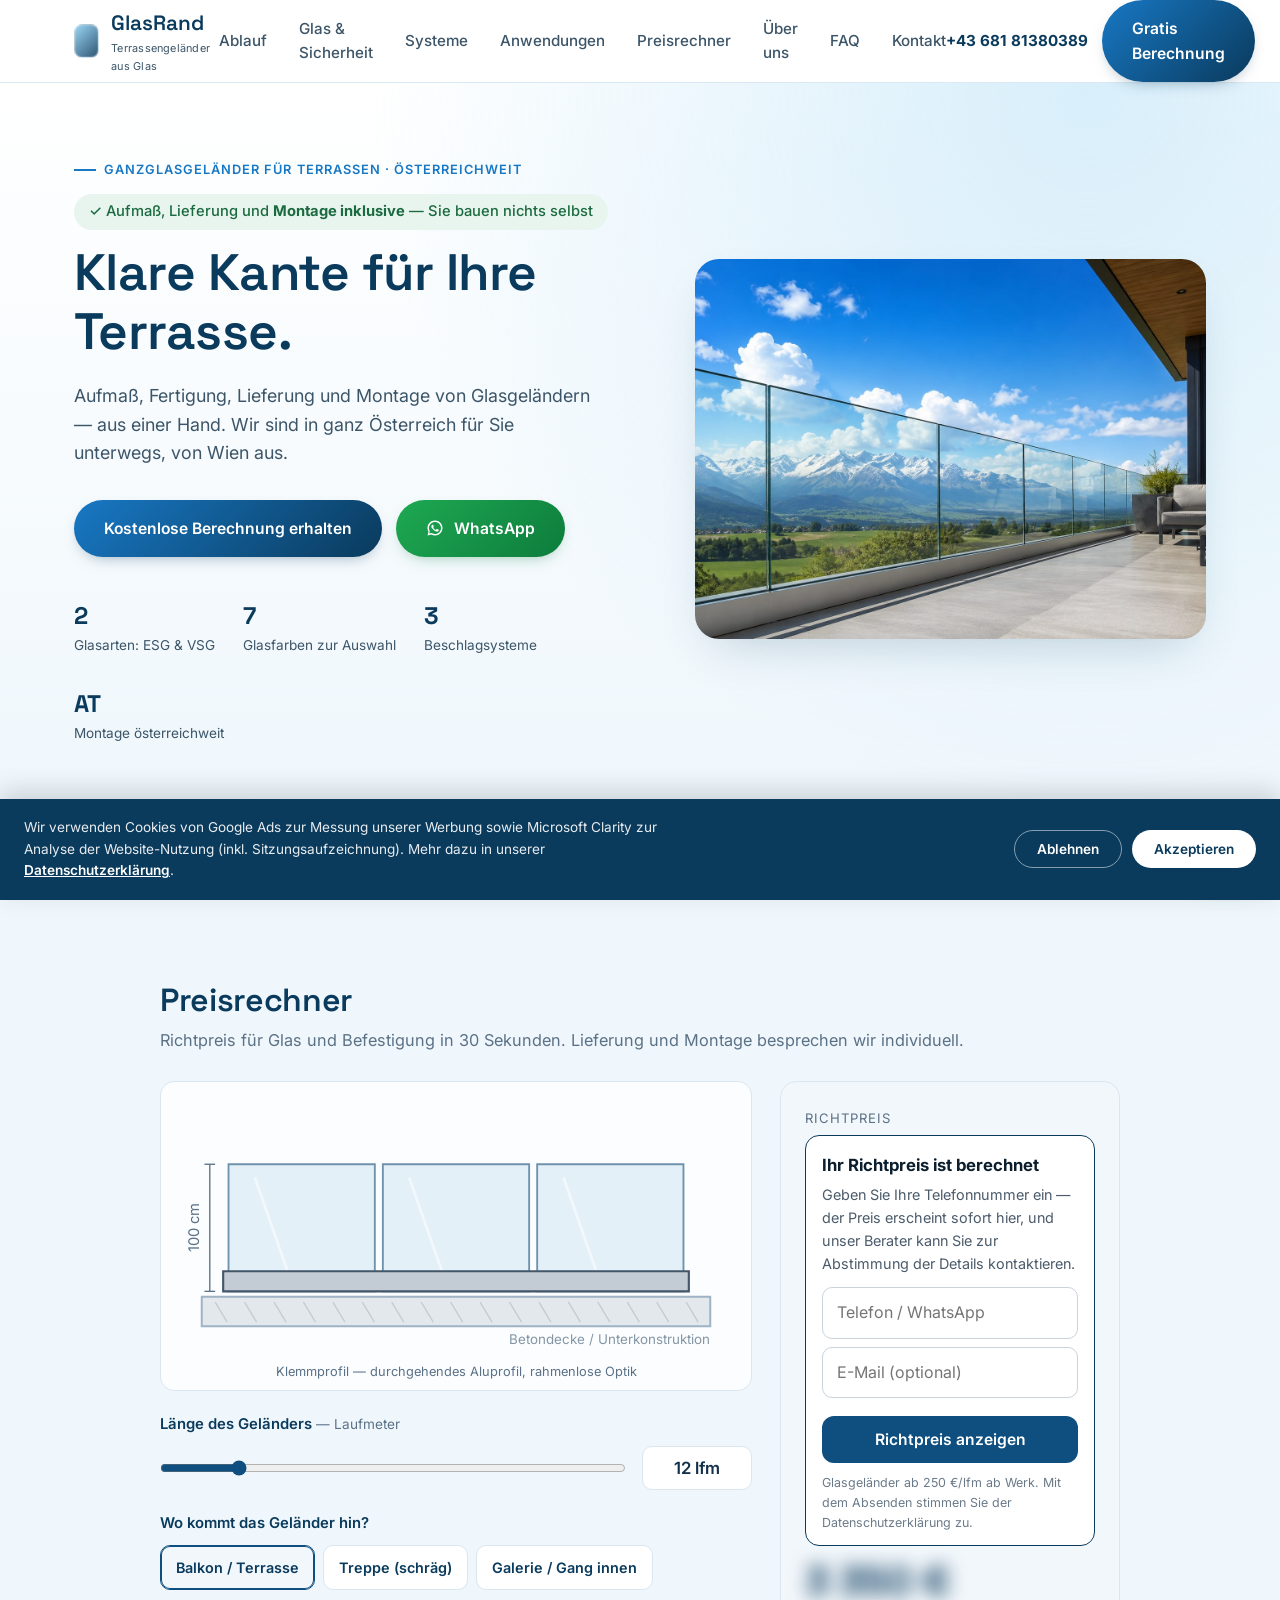
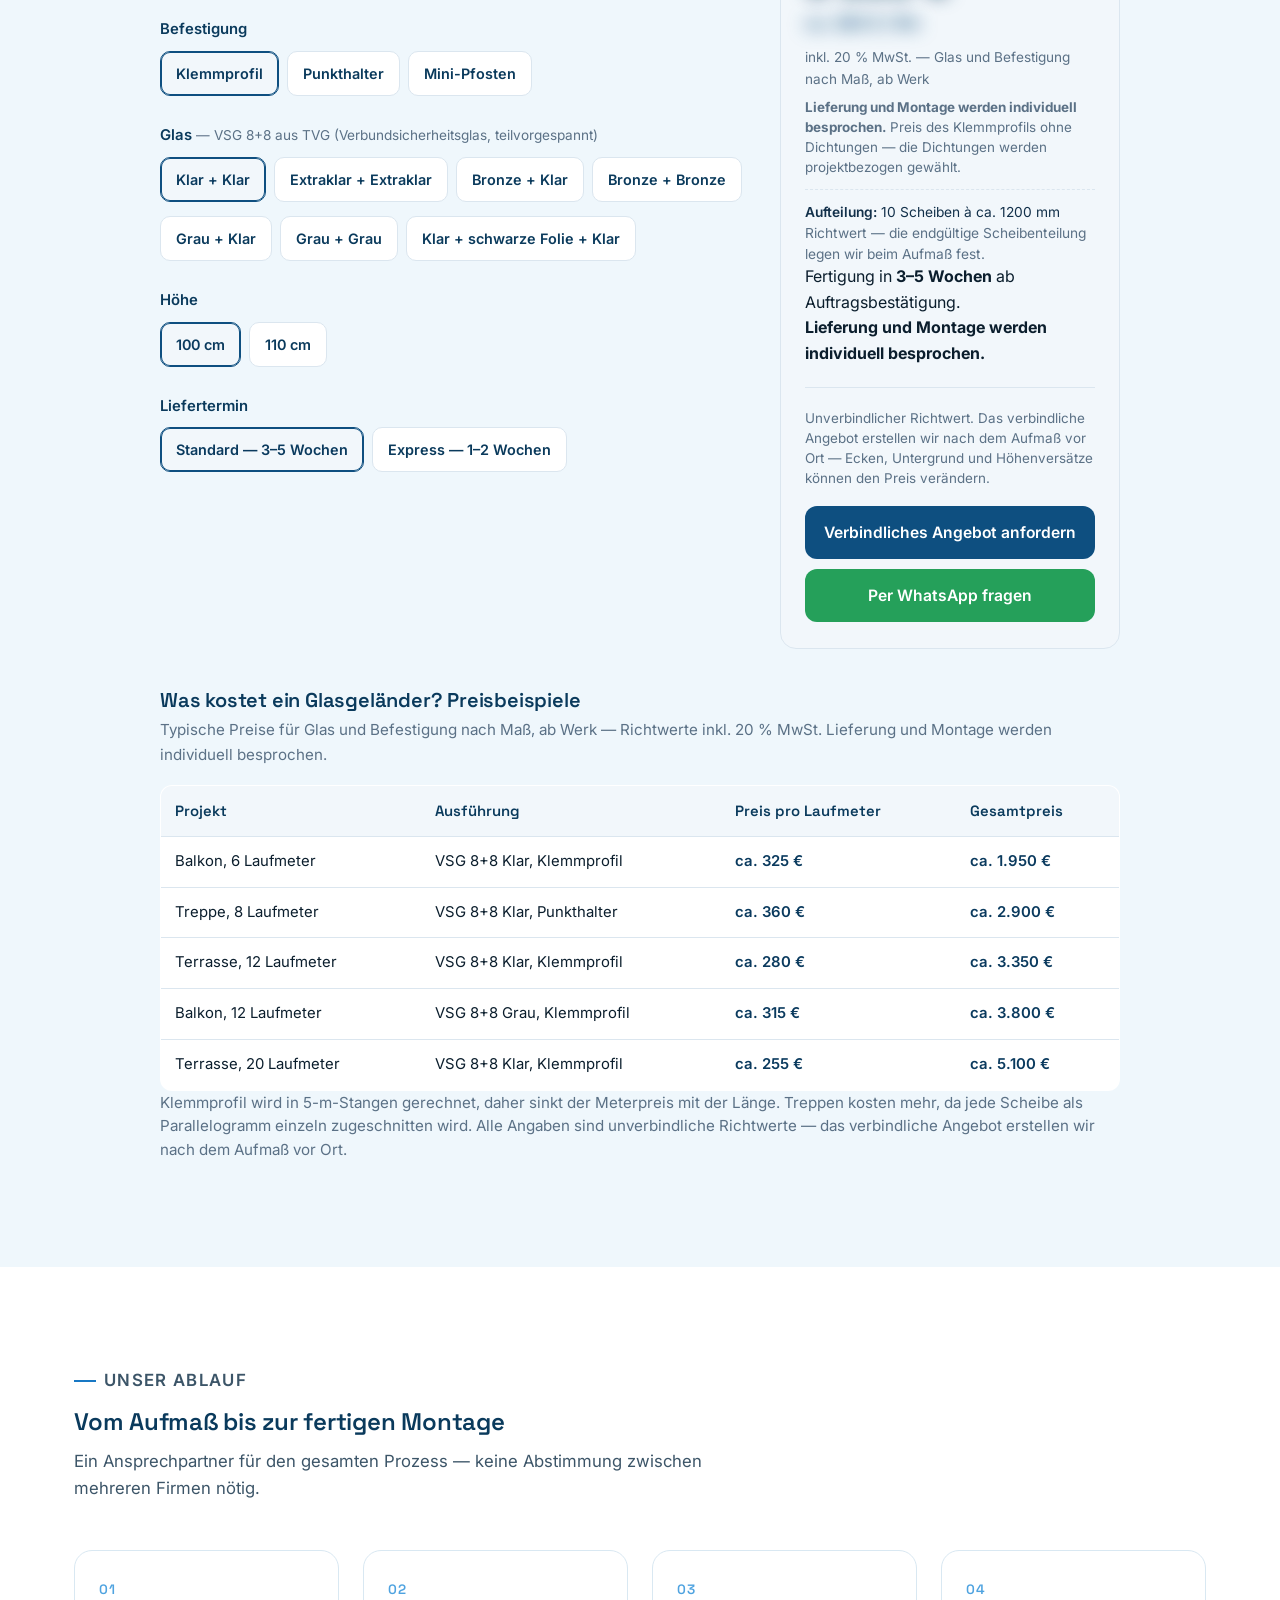
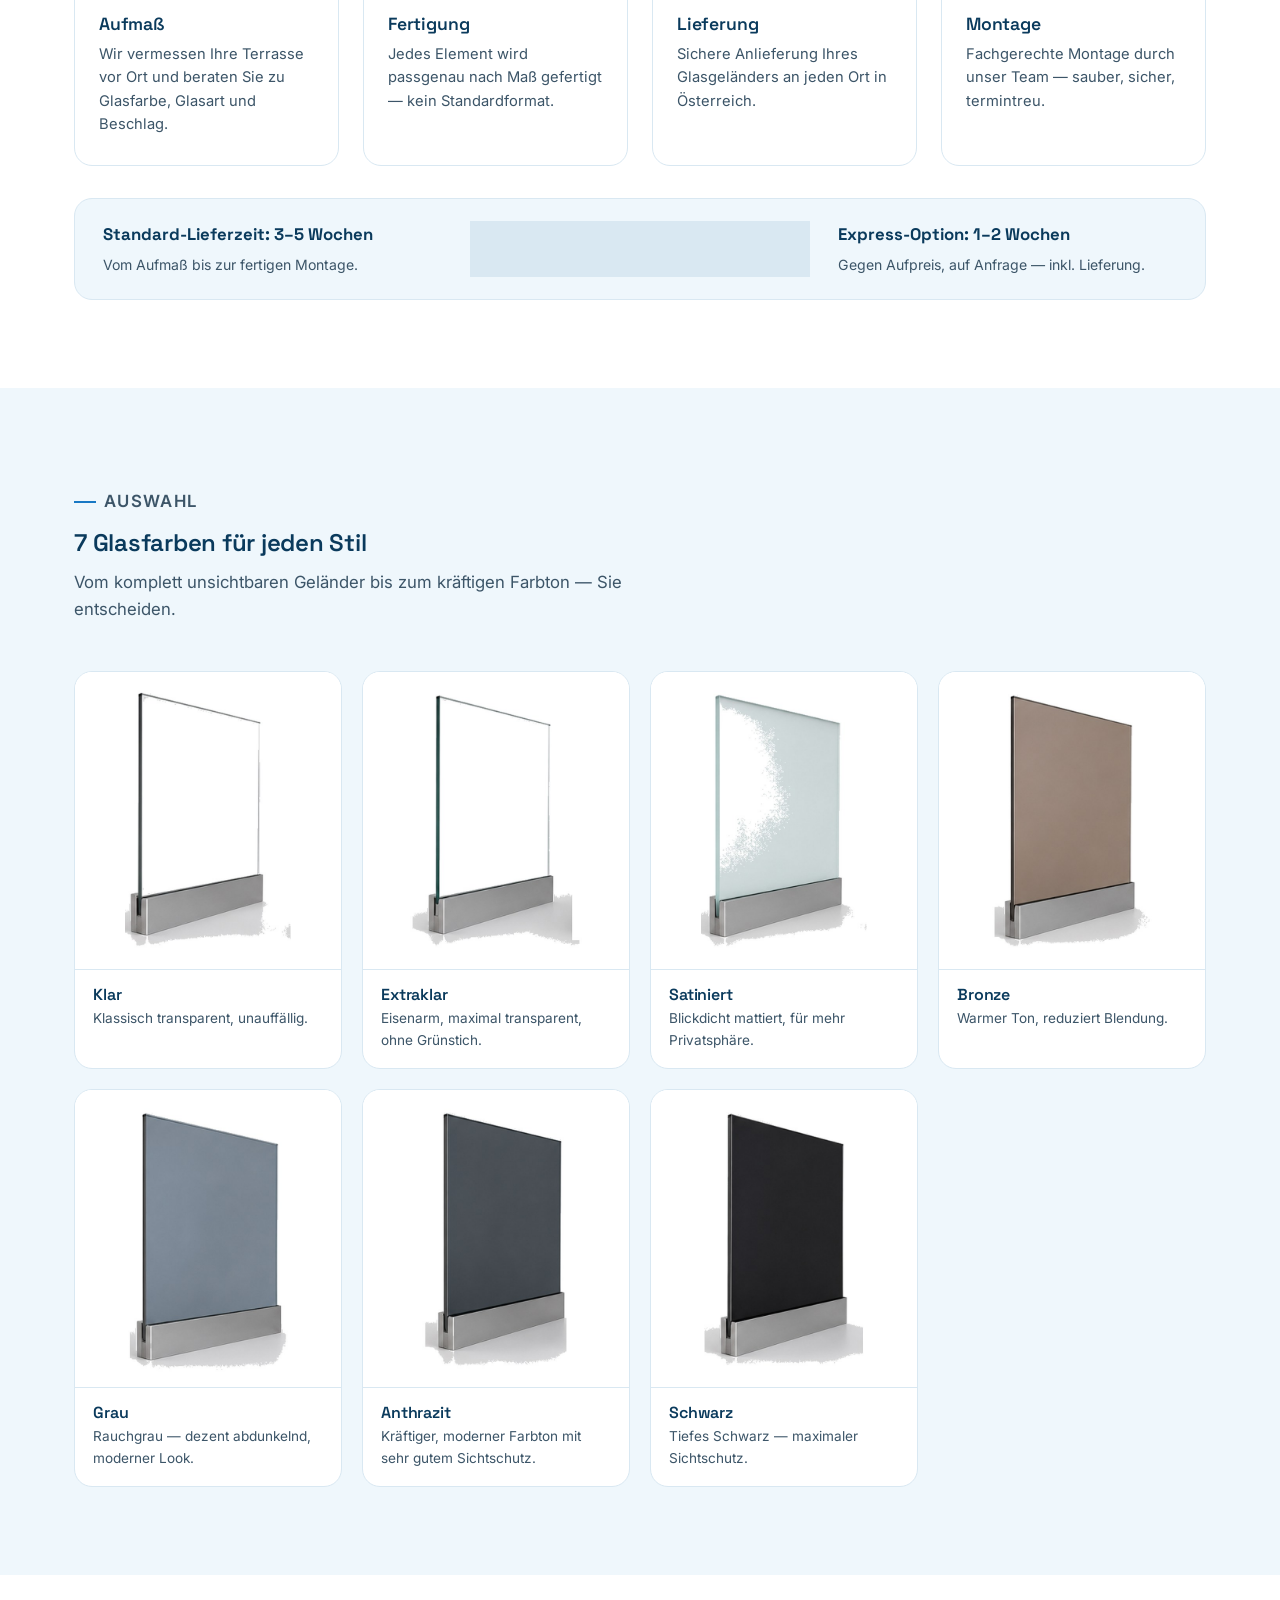
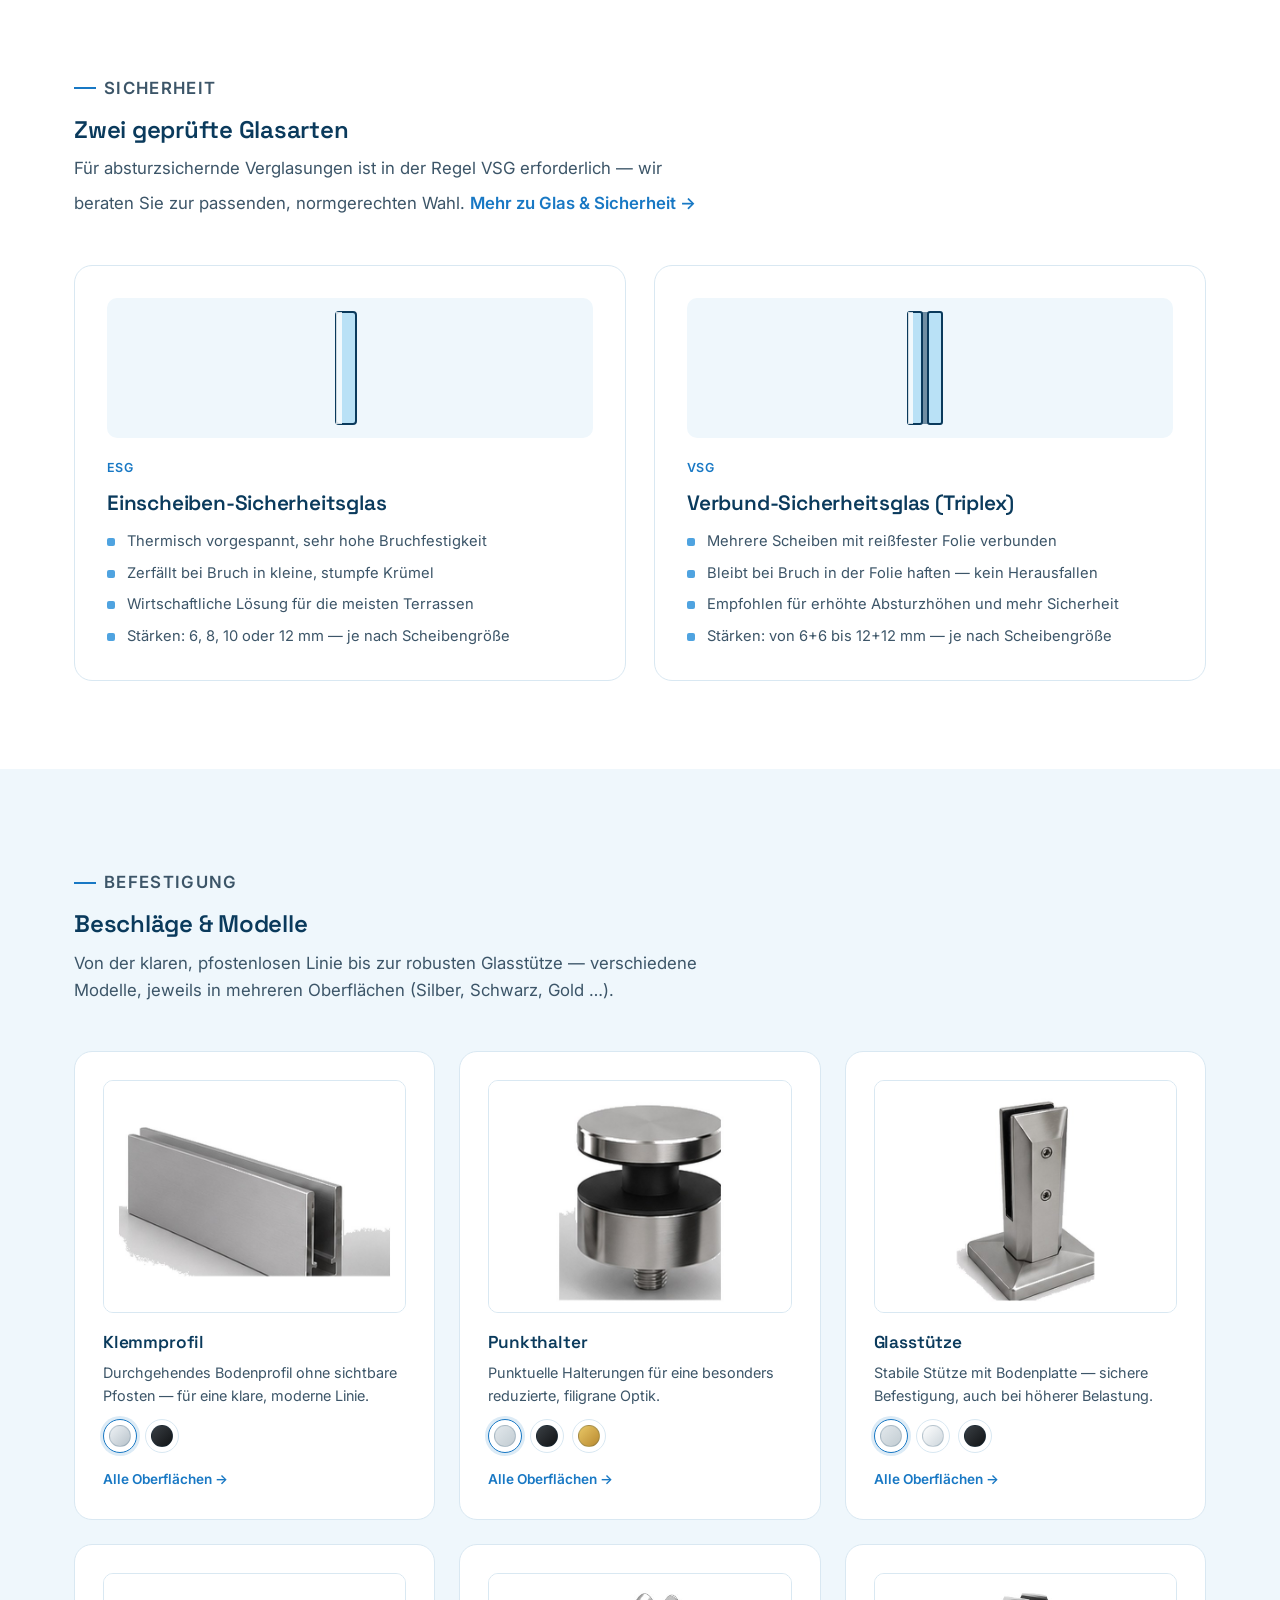
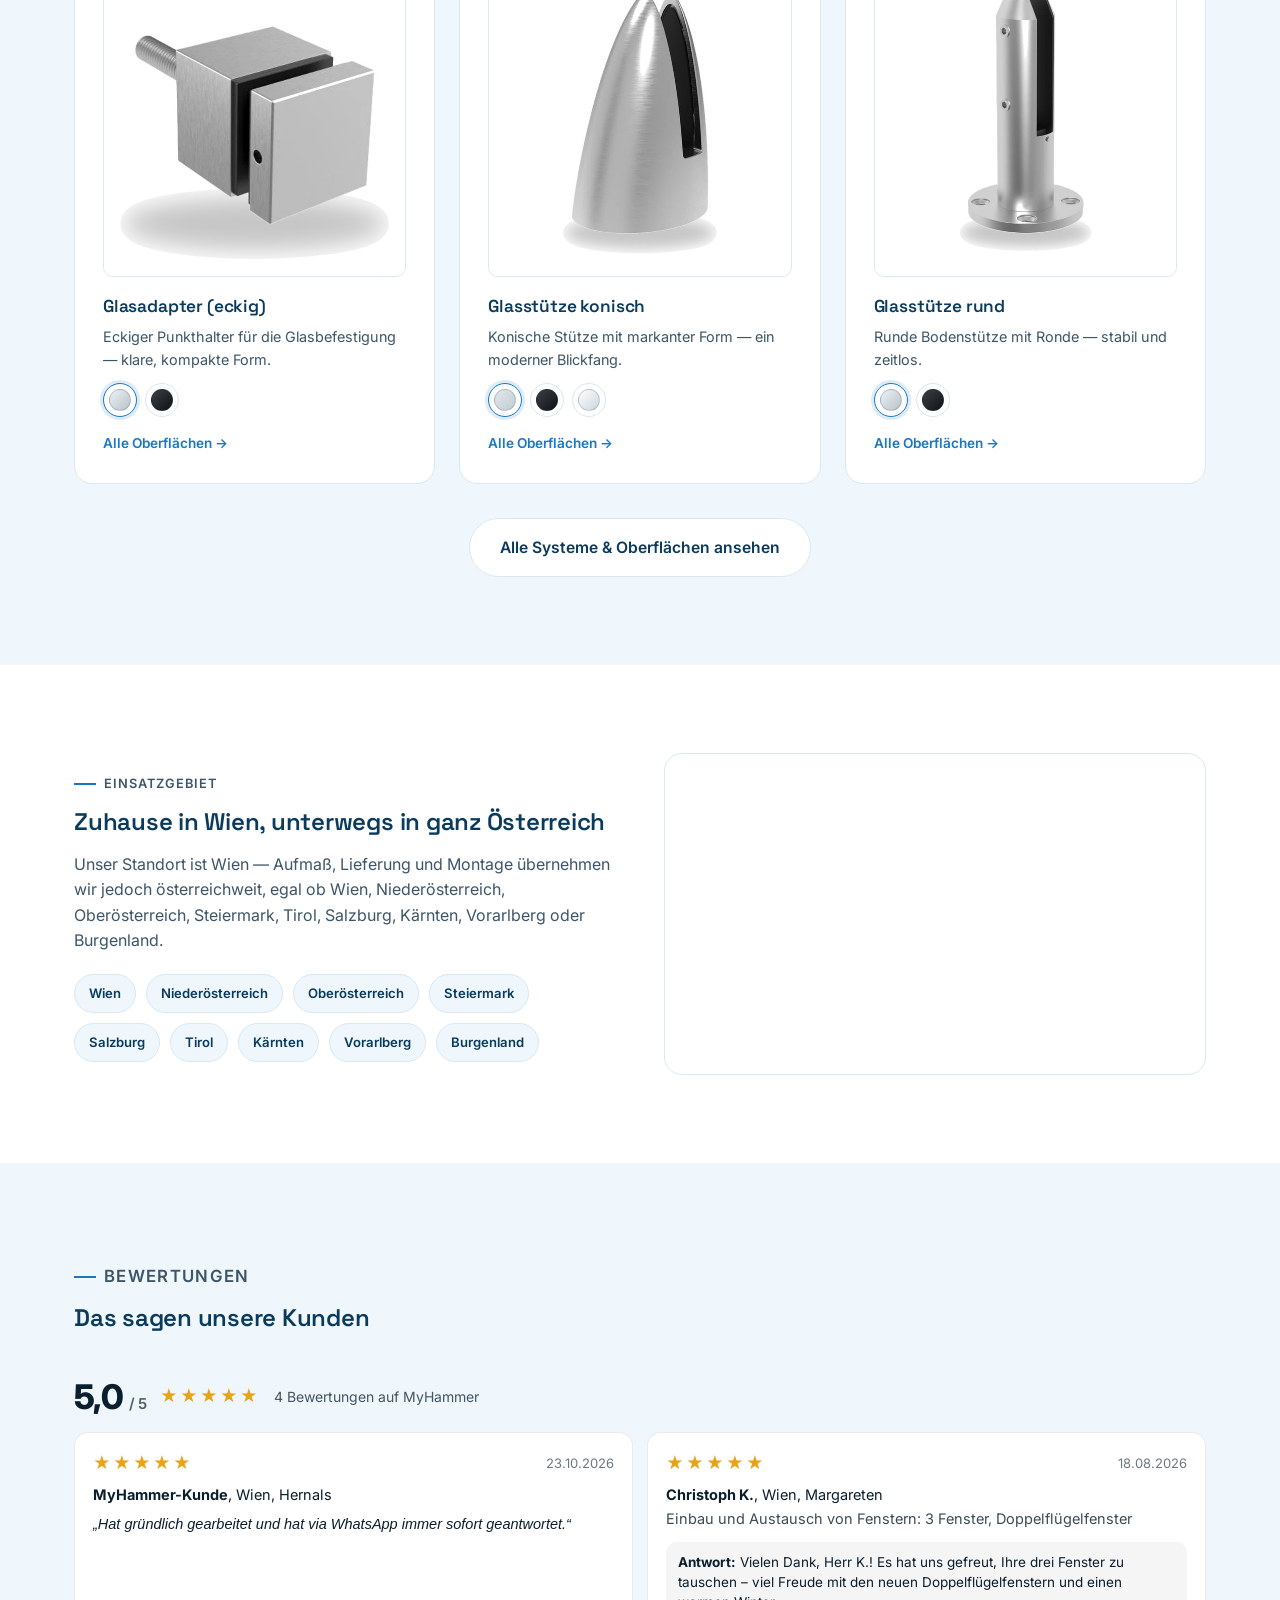
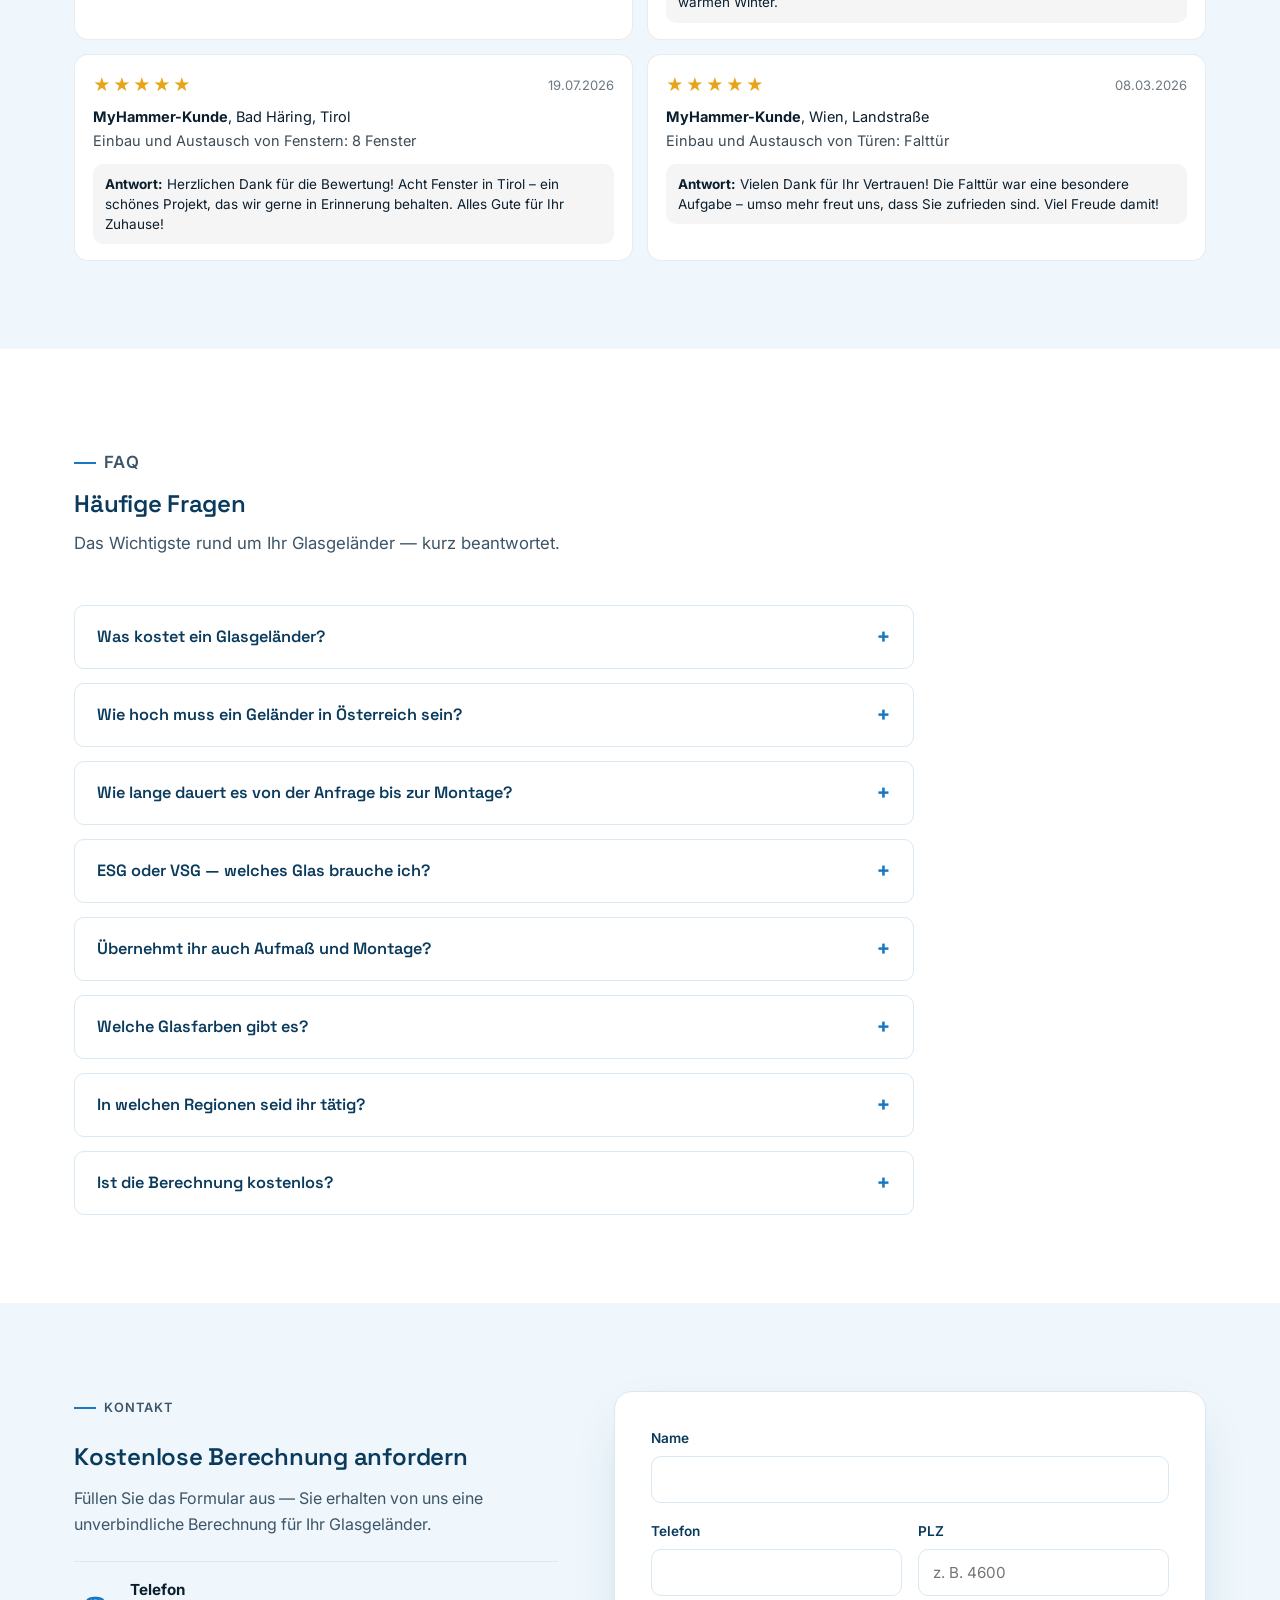
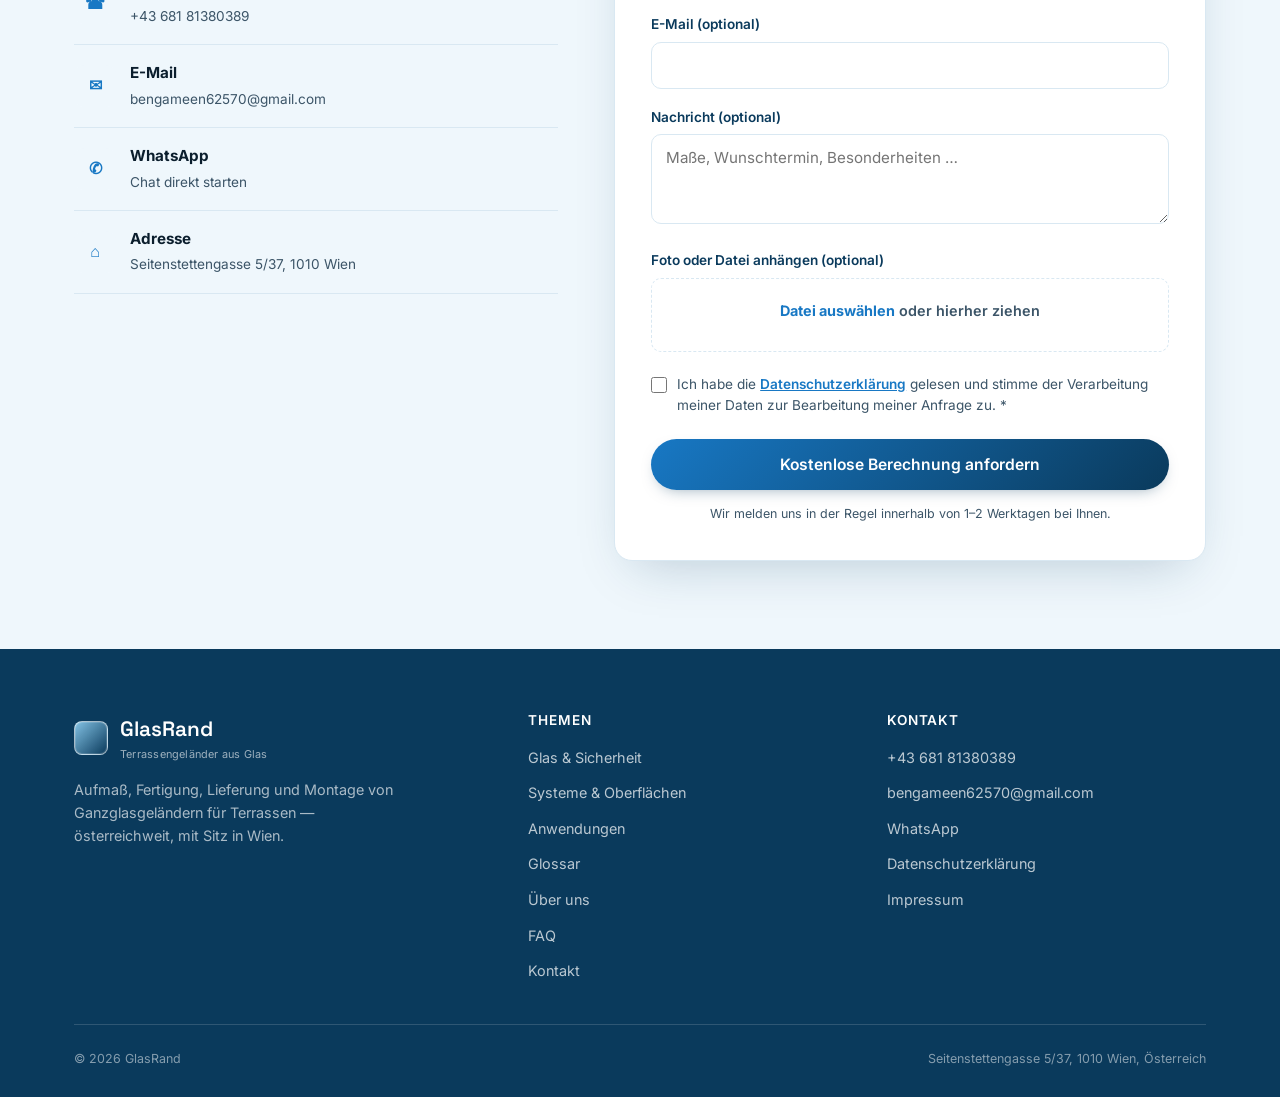
==== commit 8ab57e8d: "Add files via upload" ====
--- a/index.html
+++ b/index.html
@@ -71,7 +71,7 @@
   },
   "areaServed": { "@type": "Country", "name": "Österreich" },
   "vatID": "ATU83265958",
-  "priceRange": "600–800 EUR pro Laufmeter inkl. Montage",
+  "priceRange": "ab 250 EUR pro Laufmeter (Glas und Befestigung ab Werk)",
   "knowsAbout": [
     "Ganzglasgeländer",
     "Terrassengeländer aus Glas",
@@ -227,7 +227,7 @@
     <div class="container">
 <div class="calc">
   <h2>Preisrechner</h2>
-  <p class="lead">Richtpreis in 30 Sekunden — ohne Kontaktdaten, ohne Wartezeit.</p>
+  <p class="lead">Richtpreis für Glas und Befestigung in 30 Sekunden. Lieferung und Montage besprechen wir individuell.</p>
 
   <div class="calc-grid">
     <div>
@@ -293,15 +293,6 @@
       </div>
 
       <div class="field">
-        <label>Leistungsumfang</label>
-        <div class="opts" id="umfang">
-          <label class="opt"><input type="radio" name="m" value="montage" checked><span>Mit Aufmaß und Montage</span></label>
-          <label class="opt"><input type="radio" name="m" value="lieferung"><span>Nur Lieferung</span></label>
-        </div>
-        <div class="explain" id="explain"></div>
-      </div>
-
-      <div class="field">
         <label>Liefertermin</label>
         <div class="opts" id="termin">
           <label class="opt"><input type="radio" name="t" value="standard" checked><span>Standard — 3–5 Wochen</span></label>
@@ -309,17 +300,9 @@
         </div>
       </div>
 
-      <div class="field">
-        <label>Region</label>
-        <div class="opts" id="region">
-          <label class="opt"><input type="radio" name="r" value="wien" checked><span>Wien + 50 km</span></label>
-          <label class="opt"><input type="radio" name="r" value="mittel"><span>bis 200 km</span></label>
-          <label class="opt"><input type="radio" name="r" value="fern"><span>über 200 km</span></label>
-        </div>
-      </div>
-
-    </div>
-
+    </div>
+
+    <input type="hidden" name="m" value="material"><input type="hidden" name="r" value="">
     <div class="result" data-clarity-unmask="true">
       <div class="cap">Richtpreis</div>
       <div class="gate" id="gate">
@@ -330,11 +313,12 @@
           <input type="email" id="gate-mail" inputmode="email" autocomplete="email" placeholder="E-Mail (optional)">
         </div>
         <button type="button" class="btn-cta gate-btn" id="gate-btn">Richtpreis anzeigen</button>
-        <p class="gate-hint" id="gate-hint">Glasgeländer ab 390 €/lfm geliefert. Mit dem Absenden stimmen Sie der <a href="datenschutz.html" target="_blank">Datenschutzerklärung</a> zu.</p>
+        <p class="gate-hint" id="gate-hint">Glasgeländer ab 250 €/lfm ab Werk. Mit dem Absenden stimmen Sie der <a href="datenschutz.html" target="_blank">Datenschutzerklärung</a> zu.</p>
       </div>
       <div class="sum locked" id="sum">—</div>
       <div class="per locked" id="per">—</div>
-      <div class="vat">inkl. 20 % MwSt., inkl. Lieferung und Montage</div>
+      <div class="vat">inkl. 20 % MwSt. — Glas und Befestigung nach Maß, ab Werk</div>
+      <div class="note" style="margin-top:6px"><b>Lieferung und Montage werden individuell besprochen.</b> Preis des Klemmprofils ohne Dichtungen — die Dichtungen werden projektbezogen gewählt.</div>
       <div class="aufteilung" id="aufteilung"></div>
       <div class="liefer" id="lieferInfo"></div>
       <hr>
@@ -347,20 +331,20 @@
 
   <div class="preis-beispiele">
     <h3>Was kostet ein Glasgeländer? Preisbeispiele</h3>
-    <p>Typische Gesamtpreise inklusive Aufmaß, Fertigung, Lieferung und Montage — Richtwerte für Wien und Umgebung, inkl. 20 % MwSt.</p>
+    <p>Typische Preise für Glas und Befestigung nach Maß, ab Werk — Richtwerte inkl. 20 % MwSt. Lieferung und Montage werden individuell besprochen.</p>
     <table class="preis-tab">
       <thead>
         <tr><th>Projekt</th><th>Ausführung</th><th>Preis pro Laufmeter</th><th>Gesamtpreis</th></tr>
       </thead>
       <tbody>
-        <tr><td>Balkon, 6 Laufmeter</td><td>VSG 8+8 Klar, Klemmprofil</td><td>ca. 870 €</td><td>ca. 5.200 €</td></tr>
-        <tr><td>Treppe, 8 Laufmeter</td><td>VSG 8+8 Klar, Punkthalter</td><td>ca. 780 €</td><td>ca. 6.250 €</td></tr>
-        <tr><td>Terrasse, 12 Laufmeter</td><td>VSG 8+8 Klar, Klemmprofil</td><td>ca. 700 €</td><td>ca. 8.400 €</td></tr>
-        <tr><td>Balkon, 12 Laufmeter</td><td>VSG 8+8 Grau, Klemmprofil</td><td>ca. 785 €</td><td>ca. 9.400 €</td></tr>
-        <tr><td>Terrasse, 20 Laufmeter</td><td>VSG 8+8 Klar, Klemmprofil</td><td>ca. 615 €</td><td>ca. 12.300 €</td></tr>
+        <tr><td>Balkon, 6 Laufmeter</td><td>VSG 8+8 Klar, Klemmprofil</td><td>ca. 325 €</td><td>ca. 1.950 €</td></tr>
+        <tr><td>Treppe, 8 Laufmeter</td><td>VSG 8+8 Klar, Punkthalter</td><td>ca. 360 €</td><td>ca. 2.900 €</td></tr>
+        <tr><td>Terrasse, 12 Laufmeter</td><td>VSG 8+8 Klar, Klemmprofil</td><td>ca. 280 €</td><td>ca. 3.350 €</td></tr>
+        <tr><td>Balkon, 12 Laufmeter</td><td>VSG 8+8 Grau, Klemmprofil</td><td>ca. 315 €</td><td>ca. 3.800 €</td></tr>
+        <tr><td>Terrasse, 20 Laufmeter</td><td>VSG 8+8 Klar, Klemmprofil</td><td>ca. 255 €</td><td>ca. 5.100 €</td></tr>
       </tbody>
     </table>
-    <p class="preis-hinweis">Der Preis pro Laufmeter sinkt mit der Länge, weil Anfahrt, Aufmaß und Lieferung einmalig anfallen. Treppen kosten mehr, da jede Scheibe als Parallelogramm einzeln zugeschnitten wird. Alle Angaben sind unverbindliche Richtwerte — das verbindliche Angebot erstellen wir nach dem Aufmaß vor Ort.</p>
+    <p class="preis-hinweis">Klemmprofil wird in 5-m-Stangen gerechnet, daher sinkt der Meterpreis mit der Länge. Treppen kosten mehr, da jede Scheibe als Parallelogramm einzeln zugeschnitten wird. Alle Angaben sind unverbindliche Richtwerte — das verbindliche Angebot erstellen wir nach dem Aufmaß vor Ort.</p>
   </div>
 
 </div>
@@ -614,9 +598,14 @@
     <div class="rv-head">
       <span class="rv-score">5,0<small>/ 5</small></span>
       <span class="rv-stars" aria-label="5 von 5 Sternen">★★★★★</span>
-      <span class="rv-src">3 Bewertungen auf MyHammer</span>
+      <span class="rv-src">4 Bewertungen auf MyHammer</span>
     </div>
     <div class="rv-grid">
+      <article class="rv-card">
+        <div class="rv-top"><span class="rv-stars" aria-label="5 von 5 Sternen">★★★★★</span><span class="rv-date">23.10.2026</span></div>
+        <p class="rv-who"><b>MyHammer-Kunde</b>, Wien, Hernals</p>
+        <p class="rv-text">„Hat gründlich gearbeitet und hat via WhatsApp immer sofort geantwortet.“</p>
+      </article>
       <article class="rv-card">
         <div class="rv-top"><span class="rv-stars" aria-label="5 von 5 Sternen">★★★★★</span><span class="rv-date">18.08.2026</span></div>
         <p class="rv-who"><b>Christoph K.</b>, Wien, Margareten</p>
@@ -650,7 +639,7 @@
       <div class="faq-list">
         <details class="faq-item">
           <summary>Was kostet ein Glasgeländer?</summary>
-          <div class="faq-answer"><p>Ein Ganzglasgeländer inklusive Aufmaß, Lieferung und Montage liegt in der Regel zwischen 600 und 800 € pro Laufmeter inkl. 20 % MwSt. Der genaue Preis hängt von Länge, Glasart, Glasfarbe und Beschlagsystem ab — mit dem <a href="#rechner">Preisrechner</a> erhalten Sie in 30 Sekunden einen Richtpreis, das verbindliche Angebot folgt nach dem Aufmaß.</p></div>
+          <div class="faq-answer"><p>Glas und Befestigung für ein Ganzglasgeländer liegen ab Werk in der Regel zwischen 250 und 350 € pro Laufmeter inkl. 20 % MwSt.; Lieferung und Montage werden individuell besprochen. Der genaue Preis hängt von Länge, Glasart, Glasfarbe und Beschlagsystem ab — mit dem <a href="#rechner">Preisrechner</a> erhalten Sie in 30 Sekunden einen Richtpreis, das verbindliche Angebot folgt nach dem Aufmaß.</p></div>
         </details>
         <details class="faq-item">
           <summary>Wie hoch muss ein Geländer in Österreich sein?</summary>
@@ -691,7 +680,7 @@
     "@type": "FAQPage",
     "@id": "https://glasrand.at/#faq",
     "mainEntity": [
-      {"@type":"Question","name":"Was kostet ein Glasgeländer in Österreich?","acceptedAnswer":{"@type":"Answer","text":"Ein Ganzglasgeländer inklusive Aufmaß, Lieferung und Montage liegt in der Regel zwischen 600 und 800 Euro pro Laufmeter inkl. 20 % MwSt. Beispiele: Balkon mit 6 Laufmetern rund 5.200 Euro, Terrasse mit 12 Laufmetern rund 8.400 Euro, Terrasse mit 20 Laufmetern rund 12.300 Euro. Der Preis pro Laufmeter sinkt mit der Länge, weil Anfahrt, Aufmaß und Lieferung einmalig anfallen. Treppen kosten mehr, da jede Scheibe als Parallelogramm zugeschnitten wird."}},
+      {"@type":"Question","name":"Was kostet ein Glasgeländer in Österreich?","acceptedAnswer":{"@type":"Answer","text":"Glas und Befestigung für ein Ganzglasgeländer liegen ab Werk in der Regel zwischen 250 und 350 Euro pro Laufmeter inkl. 20 % MwSt.; Lieferung und Montage werden individuell besprochen. Beispiele: Balkon mit 6 Laufmetern rund 1.950 Euro, Terrasse mit 12 Laufmetern rund 3.350 Euro, Terrasse mit 20 Laufmetern rund 5.100 Euro. Treppen kosten mehr, da jede Scheibe als Parallelogramm zugeschnitten wird."}},
       {"@type":"Question","name":"Wie hoch muss ein Geländer in Österreich sein?","acceptedAnswer":{"@type":"Answer","text":"Nach OIB-Richtlinie 4 gilt: bei einer Absturzhöhe bis 12 m mindestens 100 cm, über 12 m mindestens 110 cm, bei Innentreppen in Wohnungen mindestens 90 cm. Mit einer tiefen Brüstung ab 20 cm ist eine Reduktion möglich, jedoch nie unter 85 cm."}},
       {"@type":"Question","name":"ESG oder VSG — welches Glas braucht man für ein Geländer?","acceptedAnswer":{"@type":"Answer","text":"Wo das Glas selbst die Absturzsicherung bildet, ist in Österreich in der Regel VSG (Verbund-Sicherheitsglas) erforderlich. Ein einzelnes ESG hat nach Bruch keine Resttragfähigkeit, während VSG durch die reißfeste Folie zusammenhält."}},
       {"@type":"Question","name":"Wie lange dauert es von der Anfrage bis zur Montage?","acceptedAnswer":{"@type":"Answer","text":"Die Standard-Lieferzeit beträgt 3 bis 5 Wochen vom Aufmaß bis zur fertigen Montage. Auf Anfrage ist eine Express-Fertigung in 1 bis 2 Wochen gegen Aufpreis möglich."}},
@@ -841,20 +830,17 @@
 </script>
 <script>
 (function(){
-  // ---- Расценки (всё с НДС), схема наценки 40% на всю себестоимость ----
+  // ---- Расценки (всё с НДС). Наценка 25 % только на стекло и крепление; монтаж и доставка — индивидуально ----
   var P = {
     glas:     { klar:125, extra:145, bronze1:155, bronze2:185,
                 grau1:155, grau2:185, schwarz:185 },   // €/м²
-    profil:   150,   // €/пог.м, хлысты по 5 м
+    profil:   79.2,   // €/пог.м прямой (66 нетто), хлысты по 5 м, без уплотнений
+    profilS:  116.4,  // €/пог.м наклонный (97 нетто)
     punkt:    20,    // €/шт, 4 шт на пог.м
     pfosten:  35,    // €/шт, 2 шт на пог.м
-    montage:  130,   // €/пог.м
-    aufmass:  200,   // разовое
-    liefer:   350,   // разовое
-    anfahrt:  { wien:150, mittel:400, fern:600 },  // разовое
-    treppe:   1.7,   // коэффициент на наклонные метры (стекло + монтаж)
+    treppe:   1.7,   // коэффициент на наклонные метры (стекло)
     express:  1.2,   // надбавка за срочное изготовление
-    marge:    1.4
+    marge:    1.25
   };
 
   function v(n){ return document.querySelector('input[name="'+n+'"]:checked').value; }
@@ -862,7 +848,7 @@
   function calc(){
     var L = parseFloat(document.getElementById('len').value);
     var b = v('b'), f = v('f'), g = v('g'), h = parseFloat(v('h')),
-        m = v('m'), r = v('r');
+        m = 'material', r = '';
 
     // наклонные метры считаются с коэффициентом
     var sf = document.getElementById('schraegField');
@@ -884,26 +870,18 @@
     var glasPreis = Lrech * h * P.glas[g];
 
     var besch;
-    if (f === 'profil')      besch = Math.ceil(L/5)*5 * P.profil;
+    if (f === 'profil')      besch = Math.ceil(Lg/5)*5 * P.profil + Math.ceil(Ls/5)*5 * P.profilS;
     else if (f === 'punkt')  besch = Math.round(L*4) * P.punkt;
     else                     besch = Math.round(L*2) * P.pfosten;
 
-    var montage = 0, aufmass = 0, anfahrt = 0;
-    if (m === 'montage'){
-      montage = Lrech * P.montage;
-      aufmass = P.aufmass;
-      anfahrt = P.anfahrt[r];
-    }
-    var liefer = P.liefer;
-
-    var kosten = glasPreis + besch + montage + aufmass + anfahrt + liefer;
+    var kosten = glasPreis + besch;
     var preis  = kosten * P.marge;
     var t = v('t');
     if (t === 'express') preis *= P.express;
 
     document.getElementById('lieferInfo').innerHTML = (t === 'express')
-      ? 'Lieferung und Montage in <b>1–2 Wochen</b> (Expresszuschlag bereits enthalten).<br>Angebot 30 Tage gültig.'
-      : 'Lieferung und Montage in <b>3–5 Wochen</b> ab Auftragsbestätigung.<br>Angebot 30 Tage gültig.';
+      ? 'Fertigung in <b>1–2 Wochen</b> (Expresszuschlag bereits enthalten).<br><b>Lieferung und Montage werden individuell besprochen.</b>'
+      : 'Fertigung in <b>3–5 Wochen</b> ab Auftragsbestätigung.<br><b>Lieferung und Montage werden individuell besprochen.</b>';
 
     document.getElementById('sum').textContent = fmt(round50(preis)) + ' €';
     document.getElementById('pdock-price').textContent = fmt(round50(preis)) + ' €';
@@ -954,9 +932,8 @@
       + 'Befestigung: ' + lbl('f') + '\n'
       + 'Glas: VSG 8+8 — ' + lbl('g') + '\n'
       + 'Höhe: ' + lbl('h') + '\n'
-      + 'Leistungsumfang: ' + lbl('m') + '\n'
       + 'Liefertermin: ' + lbl('t') + '\n'
-      + 'Region: ' + lbl('r') + '\n'
+      + 'Lieferung und Montage: individuell\n'
       + 'Aufteilung: ' + LAST.teilung + '\n'
       + 'Richtpreis laut Rechner: ca. ' + fmt(LAST.preis) + ' € inkl. MwSt.';
   }
@@ -1106,7 +1083,8 @@
   }
 
   function drawExplain(){
-    var m = v('m'), e = document.getElementById('explain');
+    var m = 'material', e = document.getElementById('explain');
+    if (!e) return;
     if (m === 'montage'){
       e.innerHTML = '<b>Enthalten:</b> Aufmaß vor Ort, Fertigung nach Maß, Anfahrt, Lieferung, ' +
         'Montage der Befestigung und des Glases.<br>' +
--- a/style.css
+++ b/style.css
@@ -718,11 +718,11 @@
 .rv-score small{font-size:15px;font-weight:600;opacity:.7;margin-left:6px}
 .rv-stars{color:#e8a317;letter-spacing:2px;font-size:17px}
 .rv-src{font-size:14px;opacity:.75}
-.rv-grid{display:grid;grid-template-columns:repeat(3,1fr);gap:14px}
+.rv-grid{display:grid;grid-template-columns:repeat(2,1fr);gap:14px}
 .rv-card{background:#fff;border:1px solid rgba(0,0,0,.08);border-radius:14px;padding:18px 18px 16px;font-size:14.5px;line-height:1.5}
 .rv-top{display:flex;justify-content:space-between;align-items:center;margin-bottom:8px}
 .rv-date{font-size:13px;opacity:.6}
-.rv-who{margin:0 0 2px}.rv-job{margin:0 0 12px;opacity:.8}
+.rv-who{margin:0 0 2px}.rv-text{margin:8px 0 0;font-style:italic}.rv-job{margin:0 0 12px;opacity:.8}
 .rv-ans{margin:0;padding:10px 12px;border-radius:10px;background:rgba(0,0,0,.04);font-size:13.5px}
 .rv-ans span{font-weight:700}
 @media(max-width:860px){.rv-grid{grid-template-columns:1fr}}
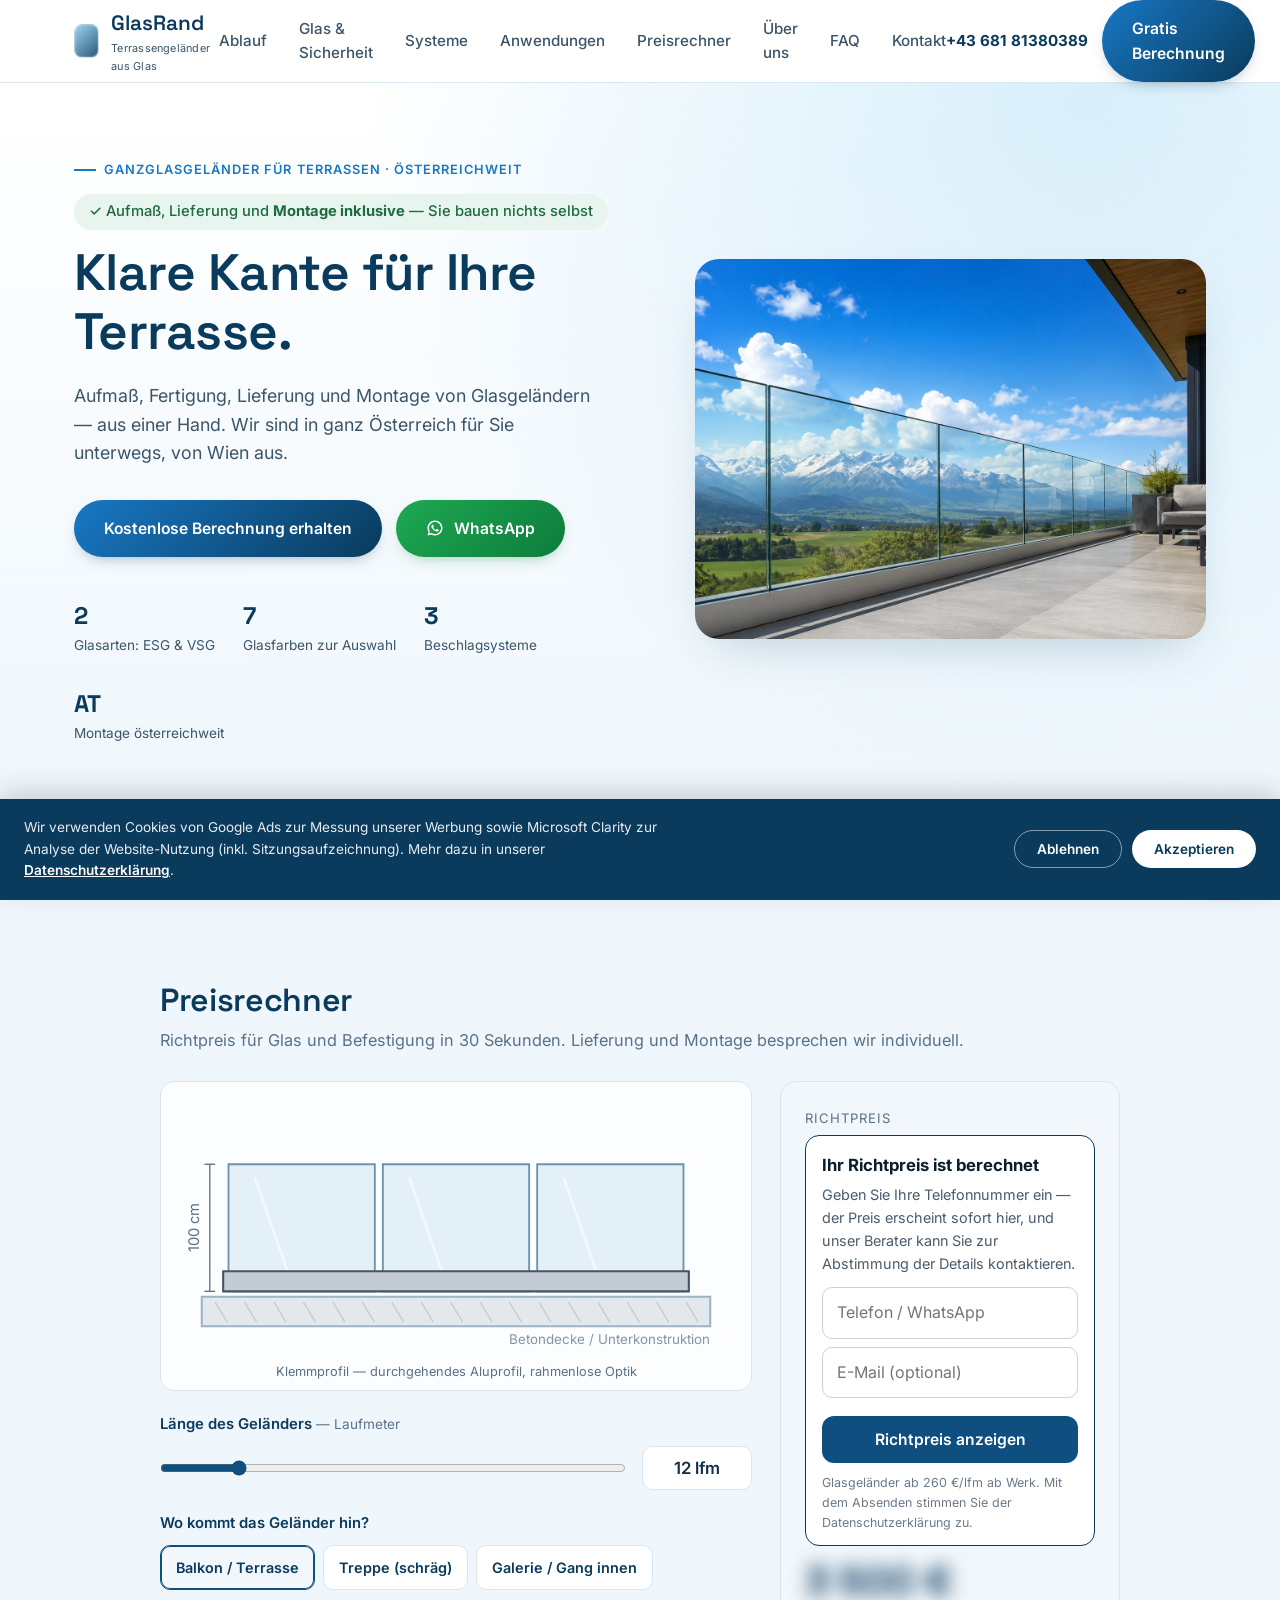
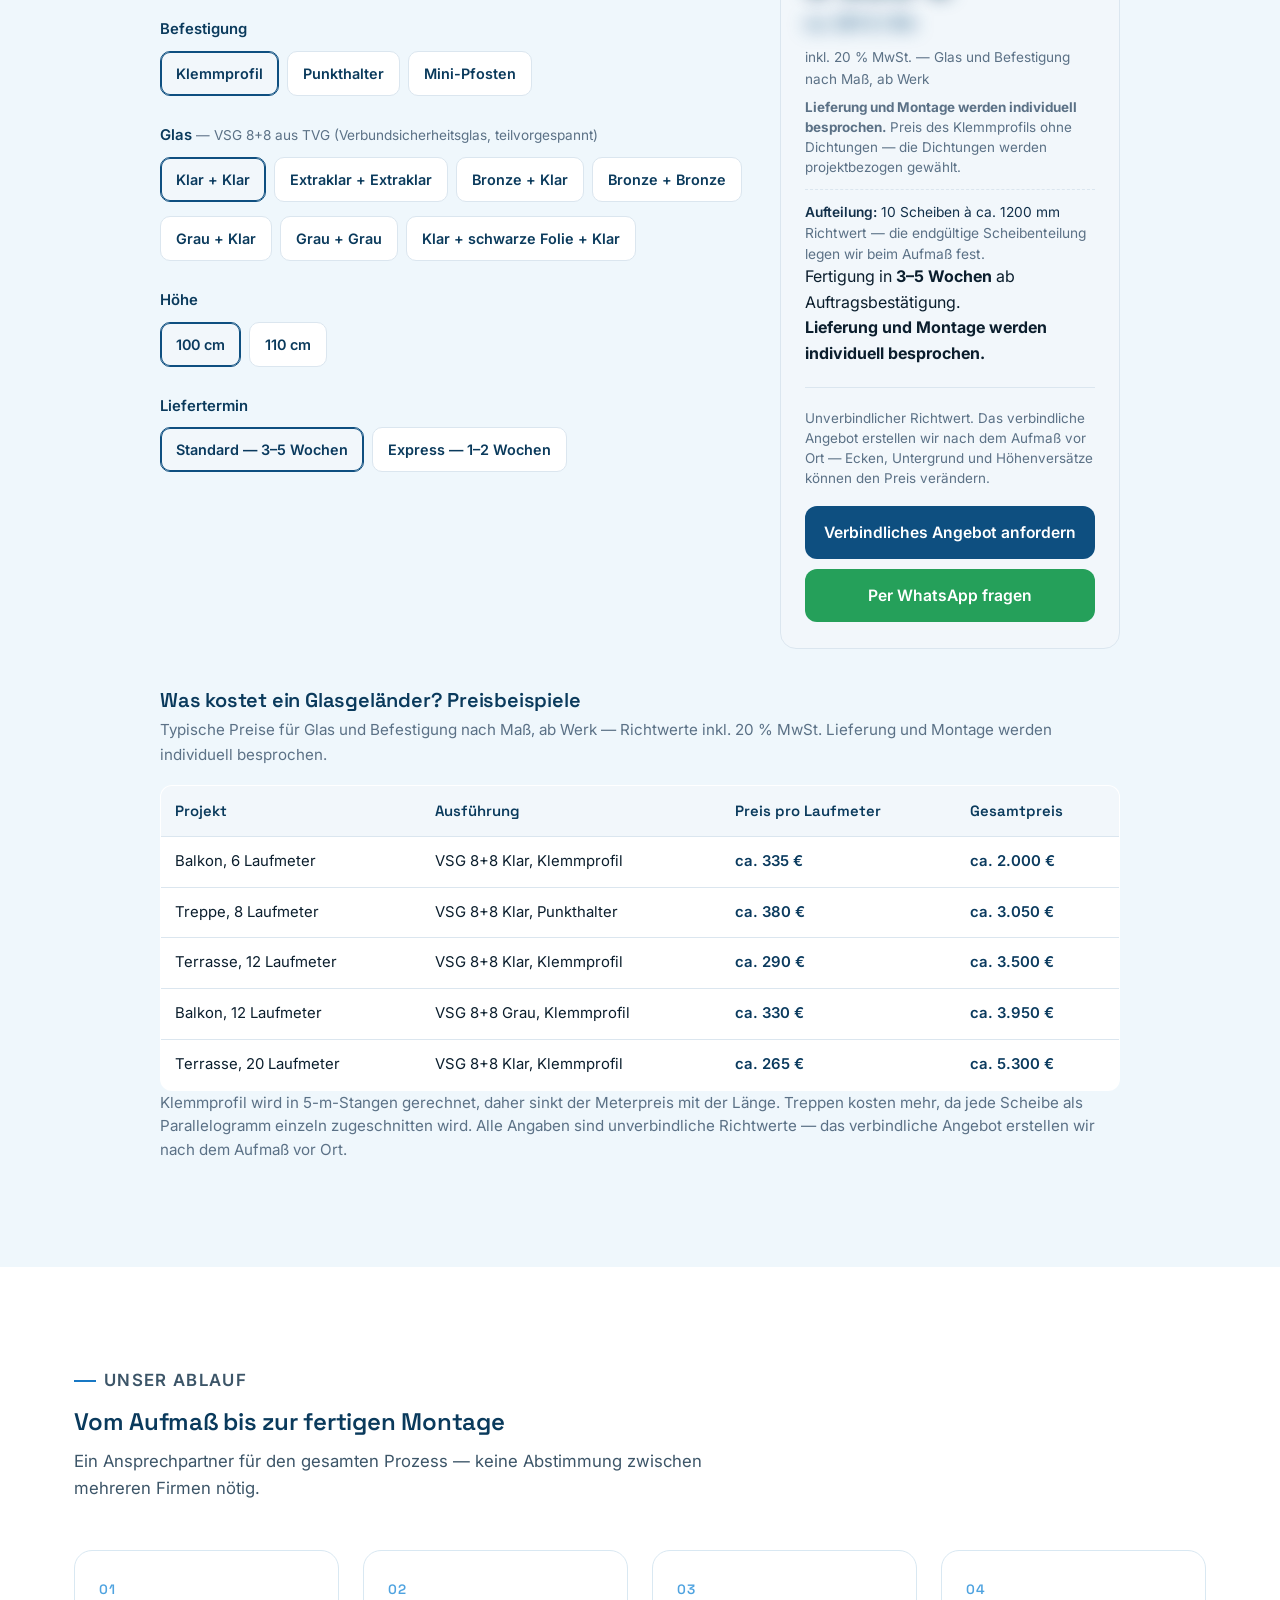
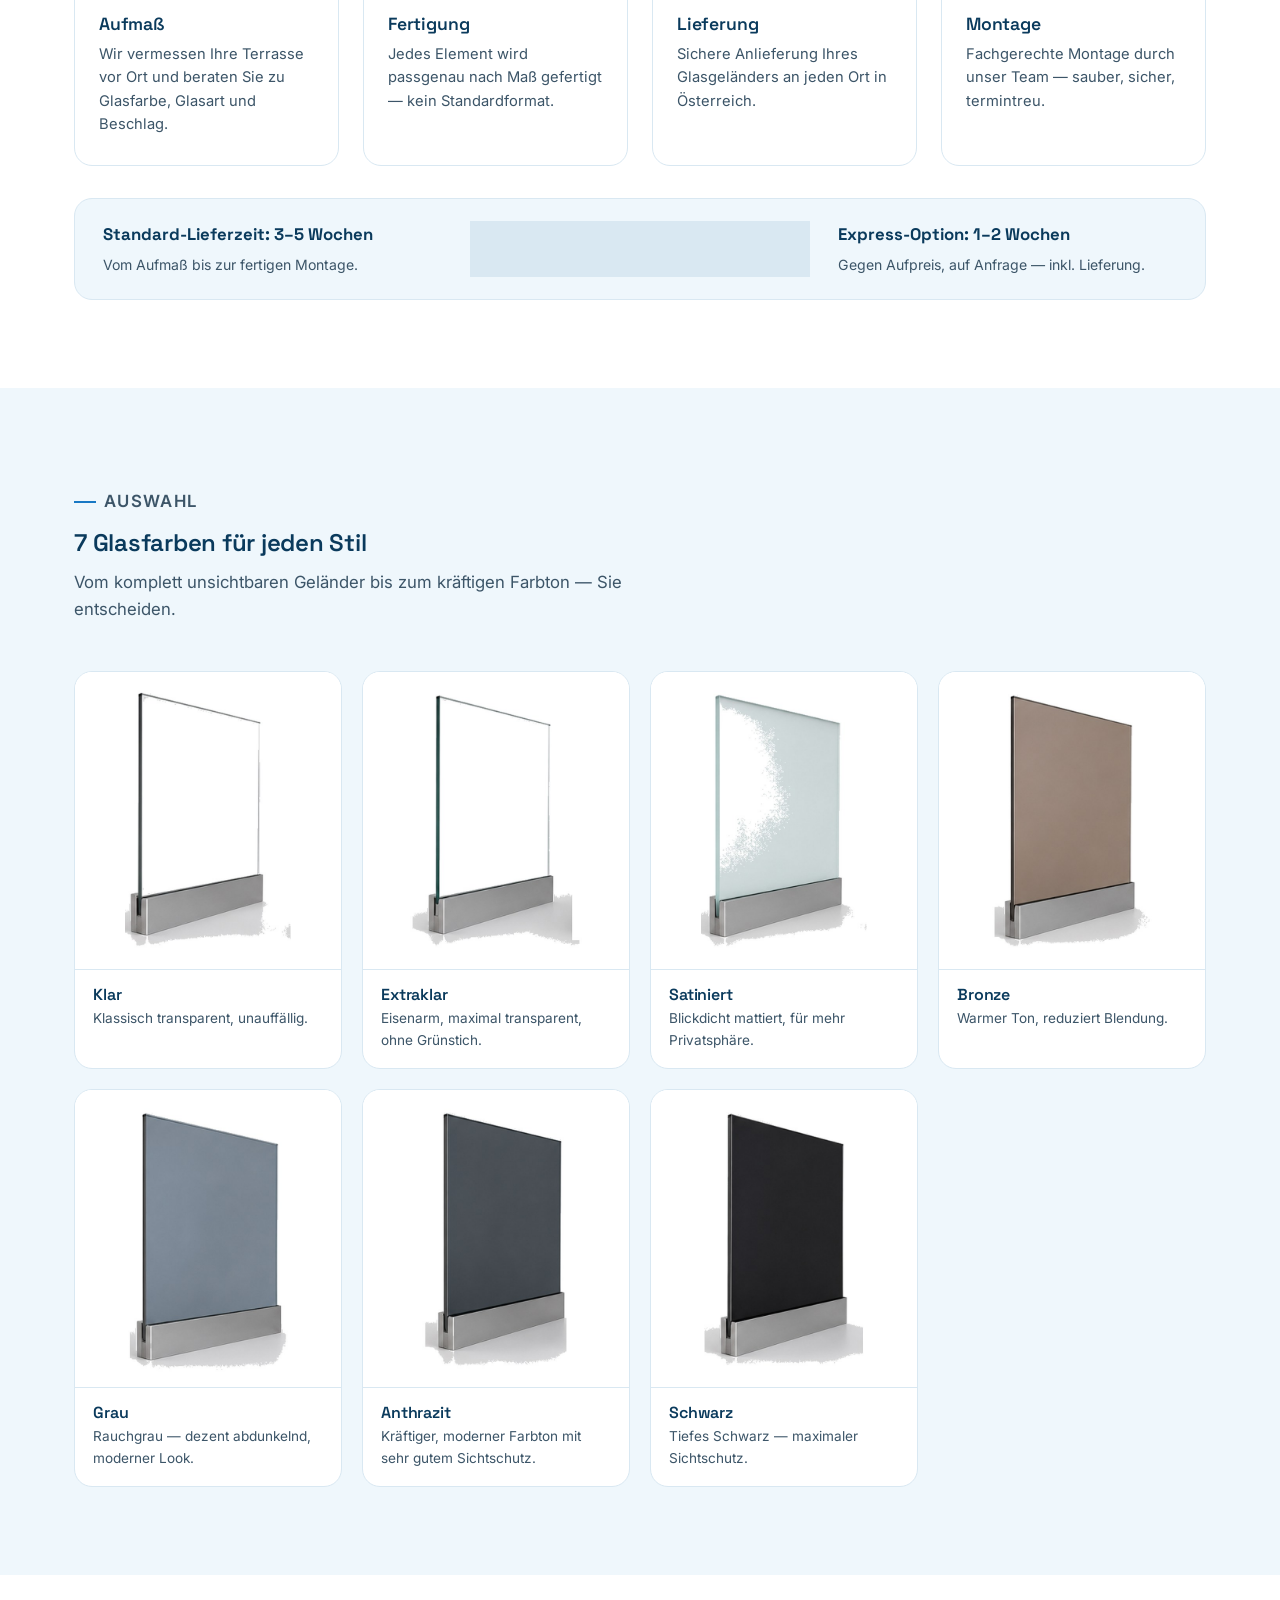
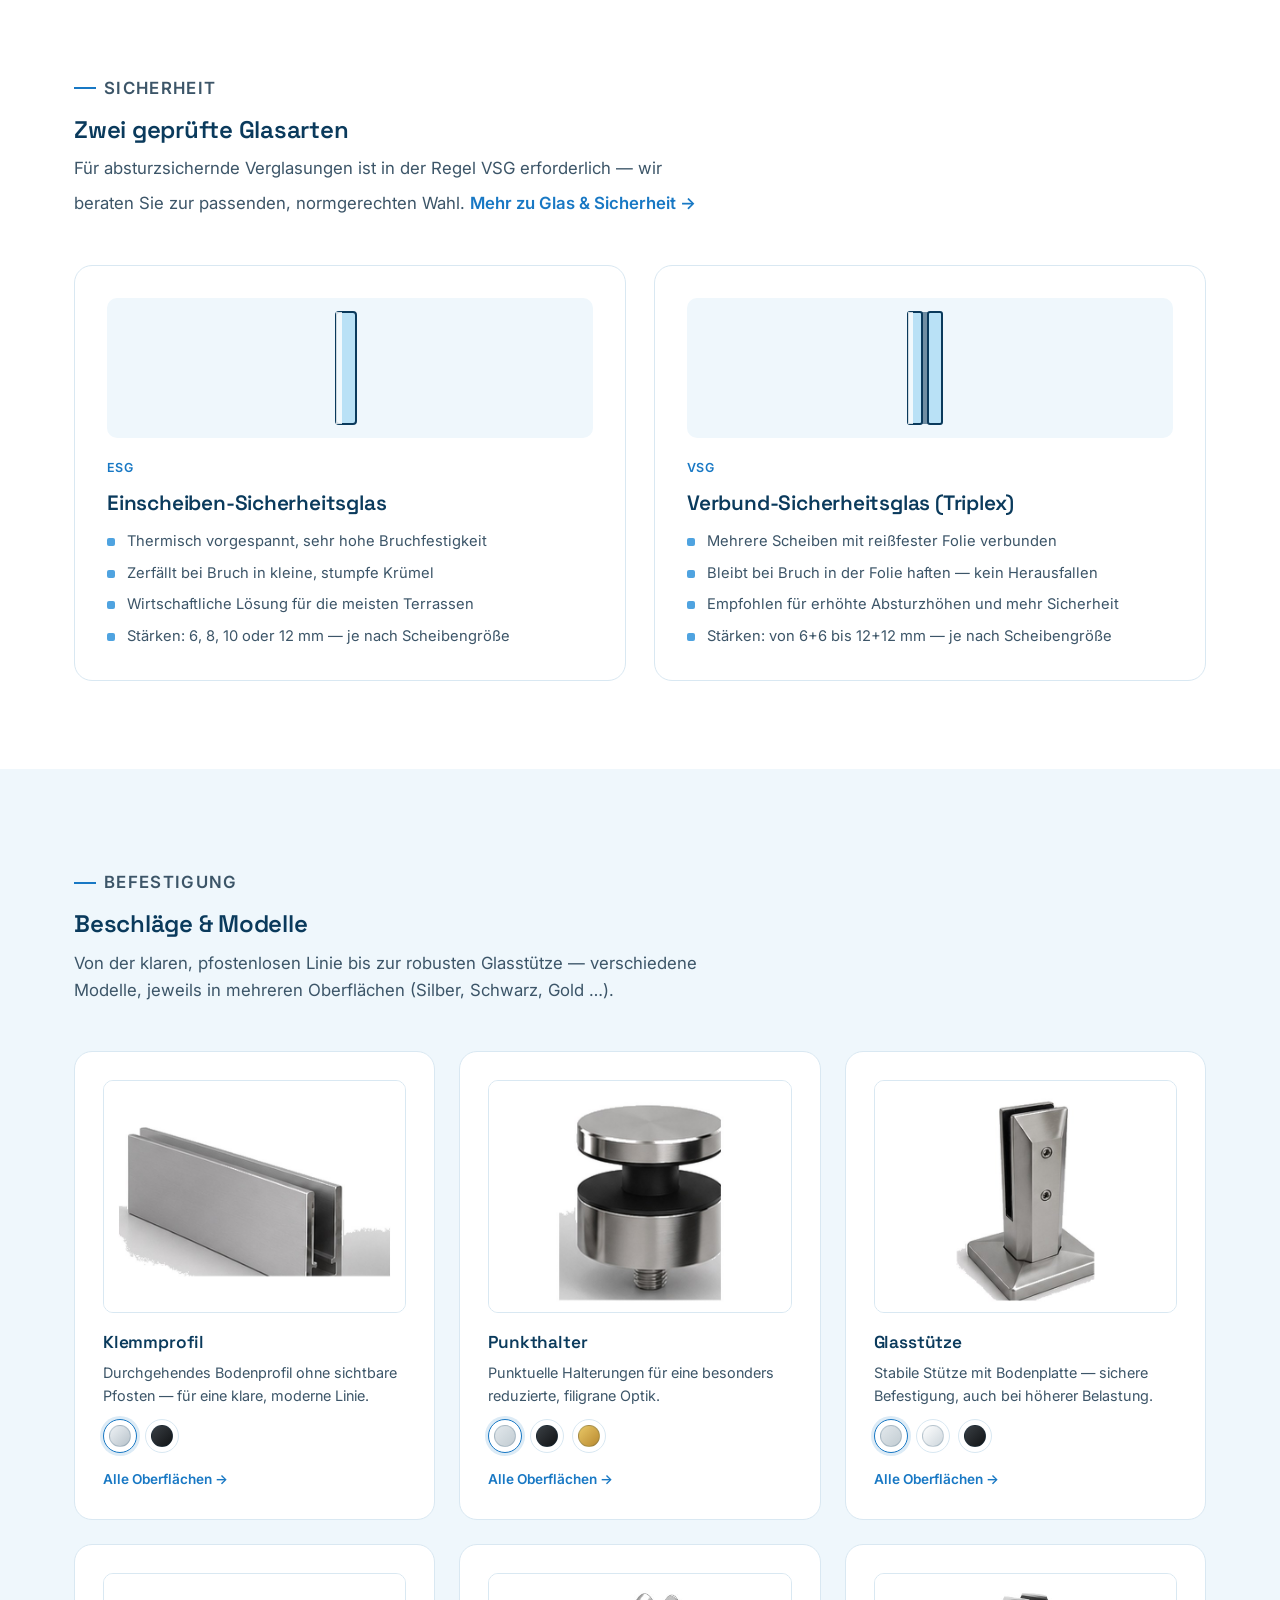
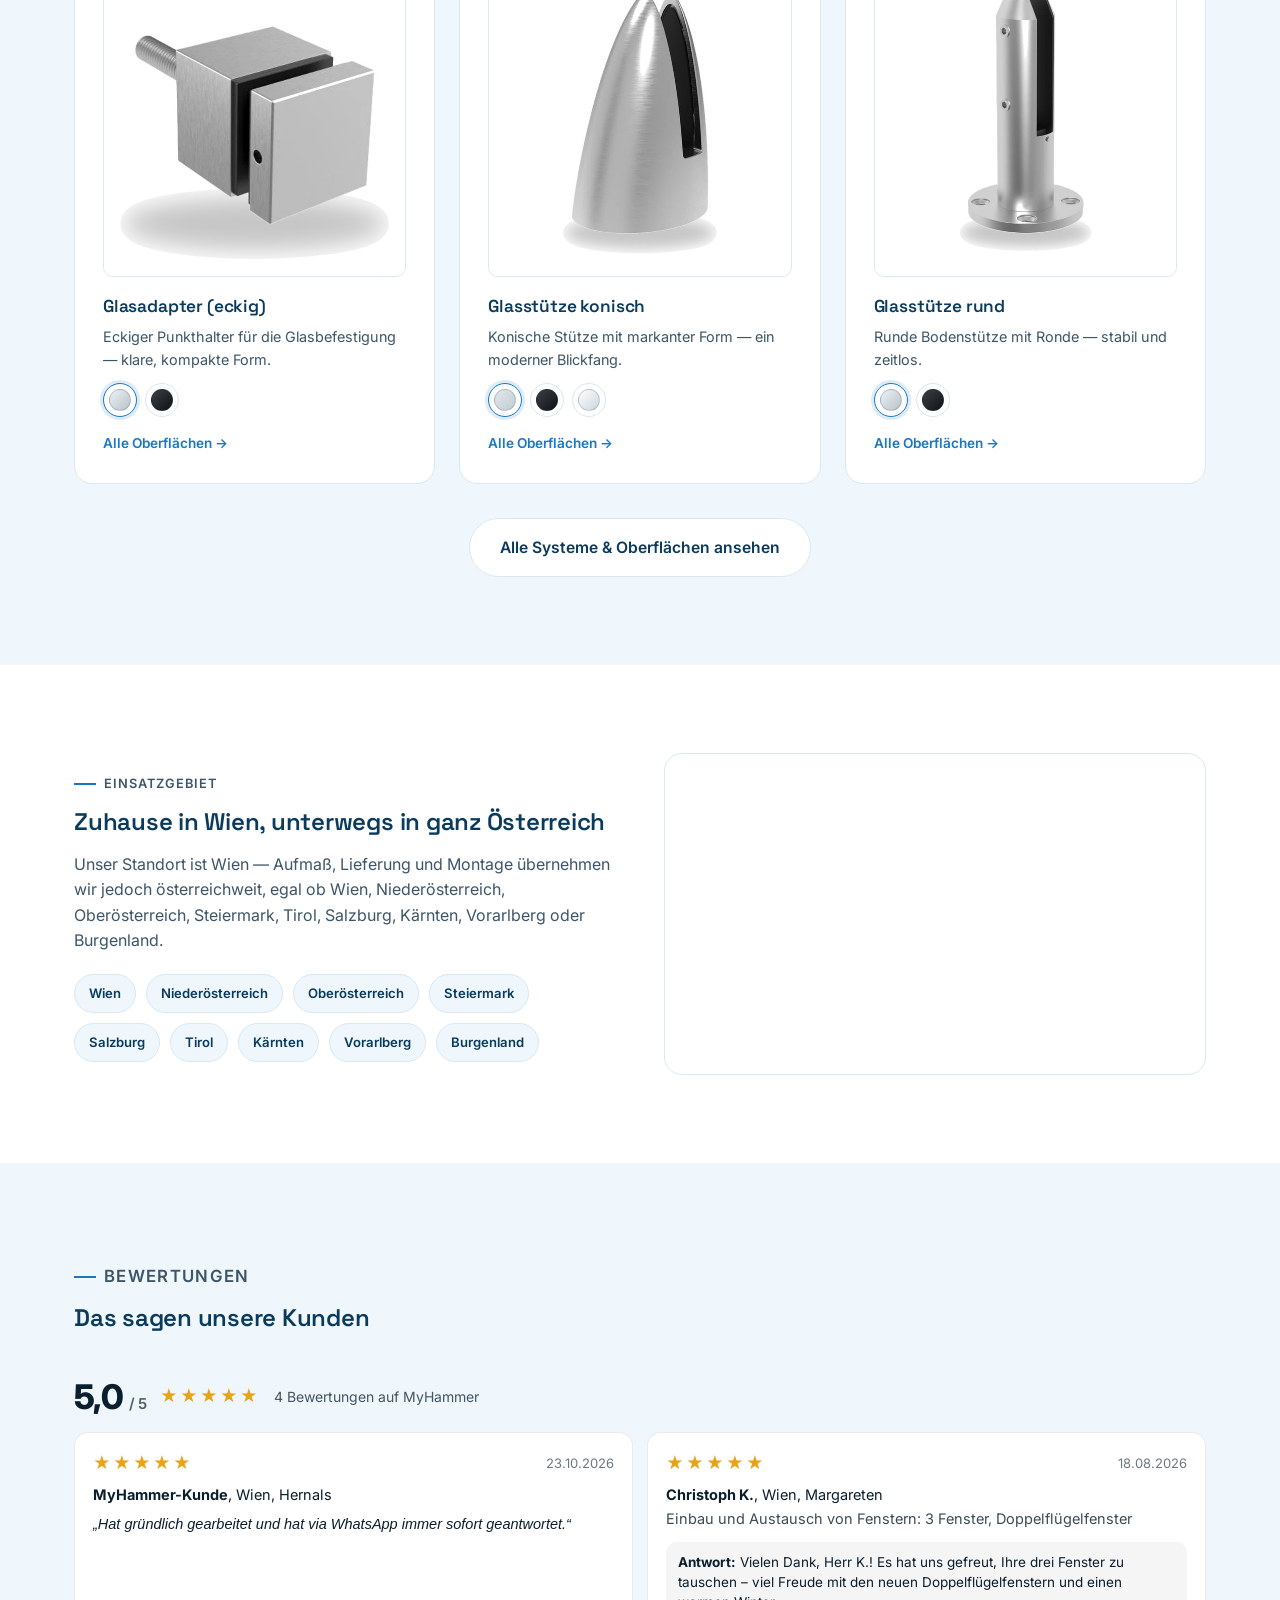
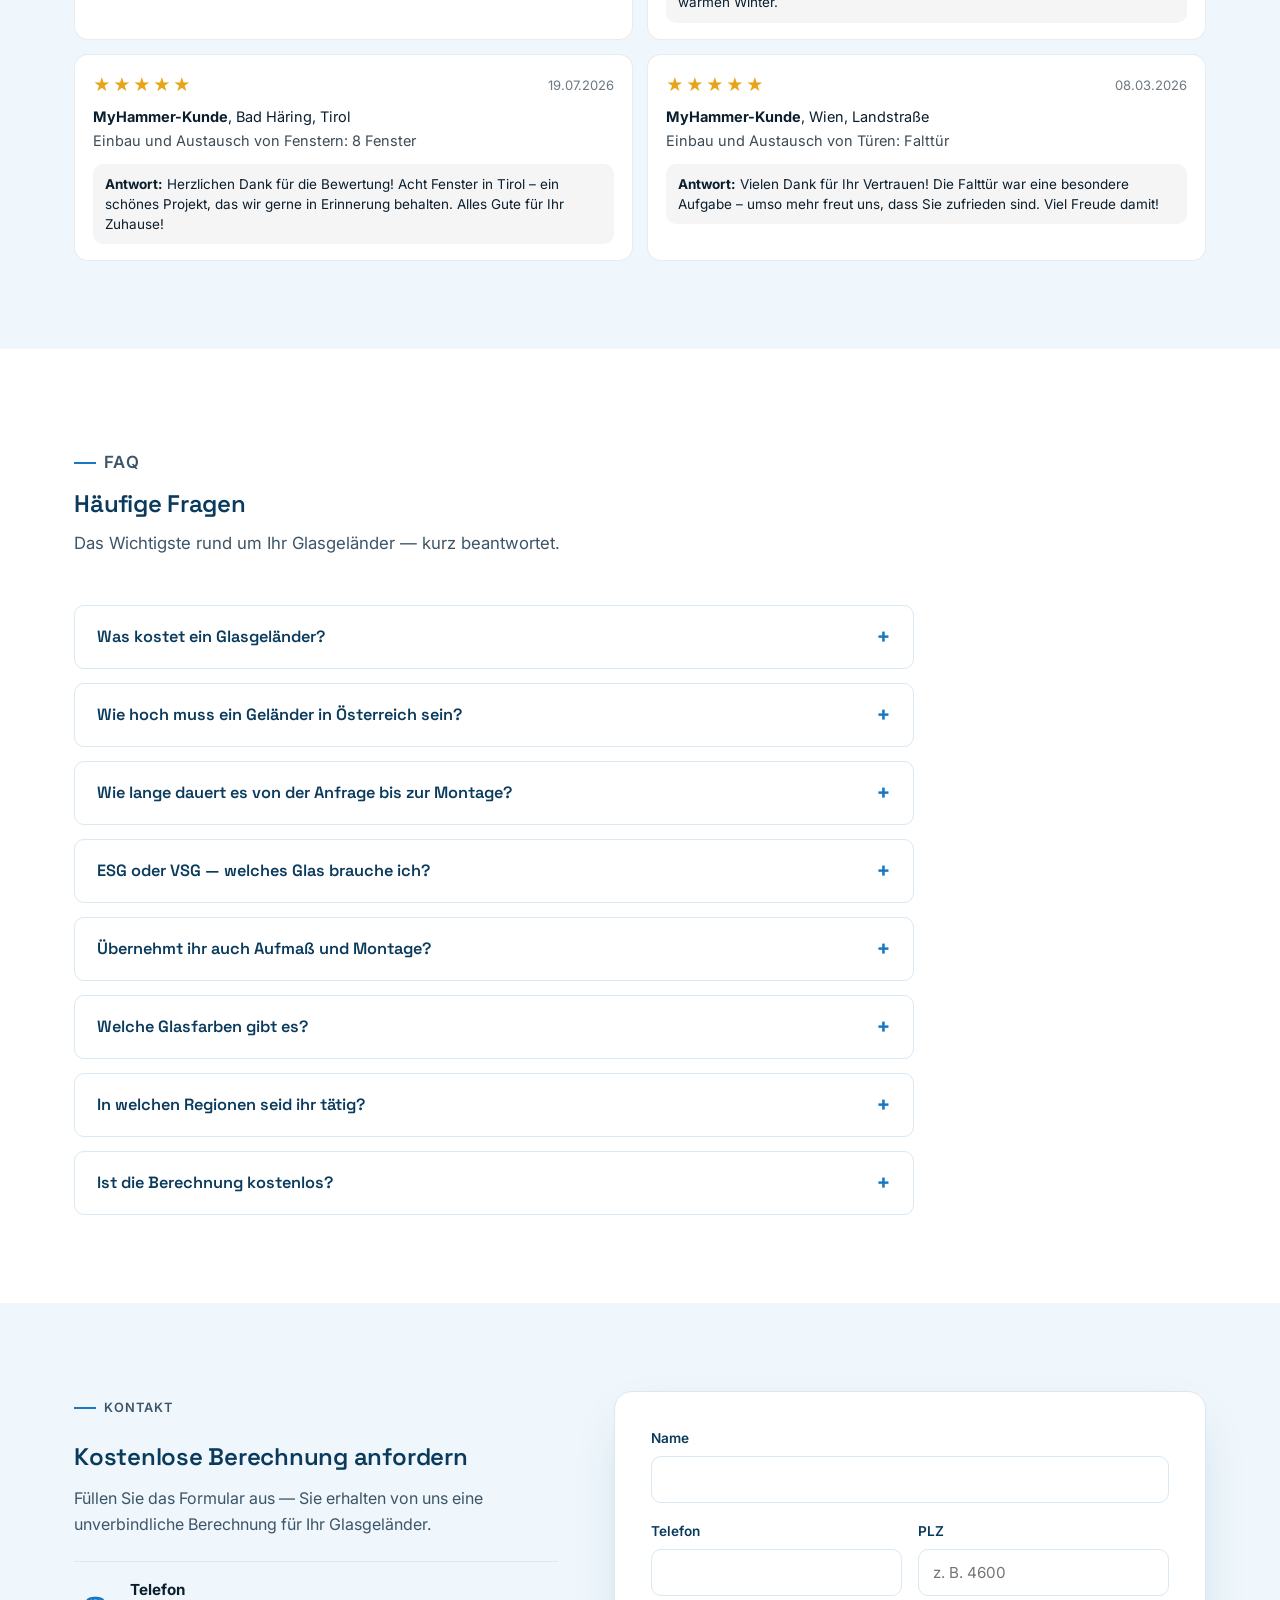
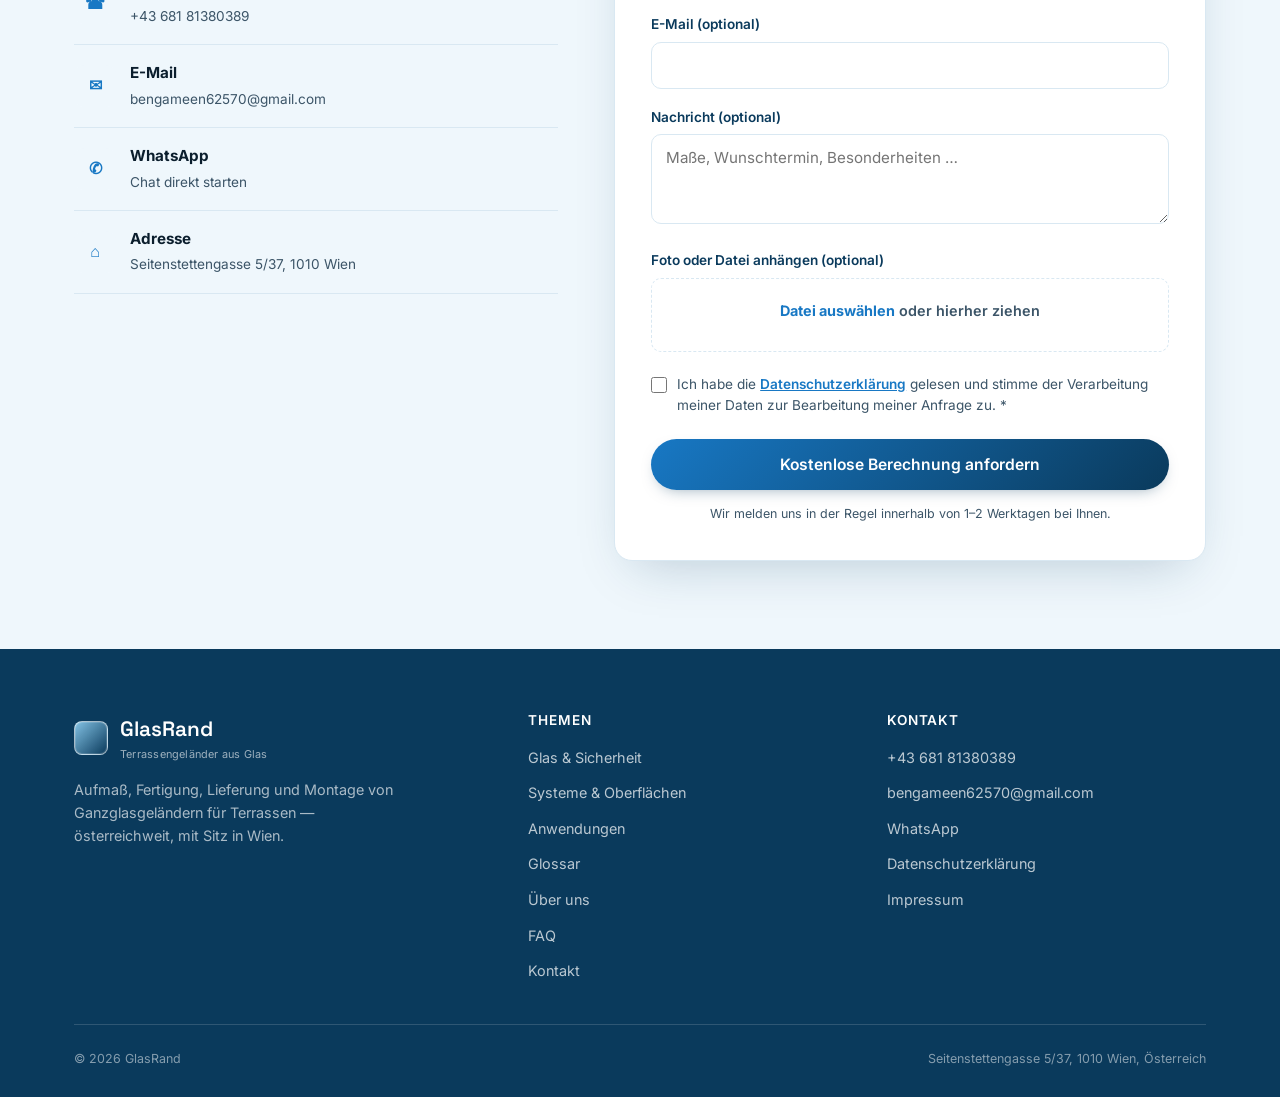
==== commit 84804970: "Add files via upload" ====
--- a/index.html
+++ b/index.html
@@ -71,7 +71,7 @@
   },
   "areaServed": { "@type": "Country", "name": "Österreich" },
   "vatID": "ATU83265958",
-  "priceRange": "ab 250 EUR pro Laufmeter (Glas und Befestigung ab Werk)",
+  "priceRange": "ab 260 EUR pro Laufmeter (Glas und Befestigung ab Werk)",
   "knowsAbout": [
     "Ganzglasgeländer",
     "Terrassengeländer aus Glas",
@@ -313,7 +313,7 @@
           <input type="email" id="gate-mail" inputmode="email" autocomplete="email" placeholder="E-Mail (optional)">
         </div>
         <button type="button" class="btn-cta gate-btn" id="gate-btn">Richtpreis anzeigen</button>
-        <p class="gate-hint" id="gate-hint">Glasgeländer ab 250 €/lfm ab Werk. Mit dem Absenden stimmen Sie der <a href="datenschutz.html" target="_blank">Datenschutzerklärung</a> zu.</p>
+        <p class="gate-hint" id="gate-hint">Glasgeländer ab 260 €/lfm ab Werk. Mit dem Absenden stimmen Sie der <a href="datenschutz.html" target="_blank">Datenschutzerklärung</a> zu.</p>
       </div>
       <div class="sum locked" id="sum">—</div>
       <div class="per locked" id="per">—</div>
@@ -337,11 +337,11 @@
         <tr><th>Projekt</th><th>Ausführung</th><th>Preis pro Laufmeter</th><th>Gesamtpreis</th></tr>
       </thead>
       <tbody>
-        <tr><td>Balkon, 6 Laufmeter</td><td>VSG 8+8 Klar, Klemmprofil</td><td>ca. 325 €</td><td>ca. 1.950 €</td></tr>
-        <tr><td>Treppe, 8 Laufmeter</td><td>VSG 8+8 Klar, Punkthalter</td><td>ca. 360 €</td><td>ca. 2.900 €</td></tr>
-        <tr><td>Terrasse, 12 Laufmeter</td><td>VSG 8+8 Klar, Klemmprofil</td><td>ca. 280 €</td><td>ca. 3.350 €</td></tr>
-        <tr><td>Balkon, 12 Laufmeter</td><td>VSG 8+8 Grau, Klemmprofil</td><td>ca. 315 €</td><td>ca. 3.800 €</td></tr>
-        <tr><td>Terrasse, 20 Laufmeter</td><td>VSG 8+8 Klar, Klemmprofil</td><td>ca. 255 €</td><td>ca. 5.100 €</td></tr>
+        <tr><td>Balkon, 6 Laufmeter</td><td>VSG 8+8 Klar, Klemmprofil</td><td>ca. 335 €</td><td>ca. 2.000 €</td></tr>
+        <tr><td>Treppe, 8 Laufmeter</td><td>VSG 8+8 Klar, Punkthalter</td><td>ca. 380 €</td><td>ca. 3.050 €</td></tr>
+        <tr><td>Terrasse, 12 Laufmeter</td><td>VSG 8+8 Klar, Klemmprofil</td><td>ca. 290 €</td><td>ca. 3.500 €</td></tr>
+        <tr><td>Balkon, 12 Laufmeter</td><td>VSG 8+8 Grau, Klemmprofil</td><td>ca. 330 €</td><td>ca. 3.950 €</td></tr>
+        <tr><td>Terrasse, 20 Laufmeter</td><td>VSG 8+8 Klar, Klemmprofil</td><td>ca. 265 €</td><td>ca. 5.300 €</td></tr>
       </tbody>
     </table>
     <p class="preis-hinweis">Klemmprofil wird in 5-m-Stangen gerechnet, daher sinkt der Meterpreis mit der Länge. Treppen kosten mehr, da jede Scheibe als Parallelogramm einzeln zugeschnitten wird. Alle Angaben sind unverbindliche Richtwerte — das verbindliche Angebot erstellen wir nach dem Aufmaß vor Ort.</p>
@@ -639,7 +639,7 @@
       <div class="faq-list">
         <details class="faq-item">
           <summary>Was kostet ein Glasgeländer?</summary>
-          <div class="faq-answer"><p>Glas und Befestigung für ein Ganzglasgeländer liegen ab Werk in der Regel zwischen 250 und 350 € pro Laufmeter inkl. 20 % MwSt.; Lieferung und Montage werden individuell besprochen. Der genaue Preis hängt von Länge, Glasart, Glasfarbe und Beschlagsystem ab — mit dem <a href="#rechner">Preisrechner</a> erhalten Sie in 30 Sekunden einen Richtpreis, das verbindliche Angebot folgt nach dem Aufmaß.</p></div>
+          <div class="faq-answer"><p>Glas und Befestigung für ein Ganzglasgeländer liegen ab Werk in der Regel zwischen 260 und 370 € pro Laufmeter inkl. 20 % MwSt.; Lieferung und Montage werden individuell besprochen. Der genaue Preis hängt von Länge, Glasart, Glasfarbe und Beschlagsystem ab — mit dem <a href="#rechner">Preisrechner</a> erhalten Sie in 30 Sekunden einen Richtpreis, das verbindliche Angebot folgt nach dem Aufmaß.</p></div>
         </details>
         <details class="faq-item">
           <summary>Wie hoch muss ein Geländer in Österreich sein?</summary>
@@ -680,7 +680,7 @@
     "@type": "FAQPage",
     "@id": "https://glasrand.at/#faq",
     "mainEntity": [
-      {"@type":"Question","name":"Was kostet ein Glasgeländer in Österreich?","acceptedAnswer":{"@type":"Answer","text":"Glas und Befestigung für ein Ganzglasgeländer liegen ab Werk in der Regel zwischen 250 und 350 Euro pro Laufmeter inkl. 20 % MwSt.; Lieferung und Montage werden individuell besprochen. Beispiele: Balkon mit 6 Laufmetern rund 1.950 Euro, Terrasse mit 12 Laufmetern rund 3.350 Euro, Terrasse mit 20 Laufmetern rund 5.100 Euro. Treppen kosten mehr, da jede Scheibe als Parallelogramm zugeschnitten wird."}},
+      {"@type":"Question","name":"Was kostet ein Glasgeländer in Österreich?","acceptedAnswer":{"@type":"Answer","text":"Glas und Befestigung für ein Ganzglasgeländer liegen ab Werk in der Regel zwischen 260 und 370 Euro pro Laufmeter inkl. 20 % MwSt.; Lieferung und Montage werden individuell besprochen. Beispiele: Balkon mit 6 Laufmetern rund 2.000 Euro. Terrasse mit 12 Laufmetern rund 3.500 Euro. Terrasse mit 20 Laufmetern rund 5.300 Euro. Treppen kosten mehr, da jede Scheibe als Parallelogramm zugeschnitten wird."}},
       {"@type":"Question","name":"Wie hoch muss ein Geländer in Österreich sein?","acceptedAnswer":{"@type":"Answer","text":"Nach OIB-Richtlinie 4 gilt: bei einer Absturzhöhe bis 12 m mindestens 100 cm, über 12 m mindestens 110 cm, bei Innentreppen in Wohnungen mindestens 90 cm. Mit einer tiefen Brüstung ab 20 cm ist eine Reduktion möglich, jedoch nie unter 85 cm."}},
       {"@type":"Question","name":"ESG oder VSG — welches Glas braucht man für ein Geländer?","acceptedAnswer":{"@type":"Answer","text":"Wo das Glas selbst die Absturzsicherung bildet, ist in Österreich in der Regel VSG (Verbund-Sicherheitsglas) erforderlich. Ein einzelnes ESG hat nach Bruch keine Resttragfähigkeit, während VSG durch die reißfeste Folie zusammenhält."}},
       {"@type":"Question","name":"Wie lange dauert es von der Anfrage bis zur Montage?","acceptedAnswer":{"@type":"Answer","text":"Die Standard-Lieferzeit beträgt 3 bis 5 Wochen vom Aufmaß bis zur fertigen Montage. Auf Anfrage ist eine Express-Fertigung in 1 bis 2 Wochen gegen Aufpreis möglich."}},
@@ -830,7 +830,7 @@
 </script>
 <script>
 (function(){
-  // ---- Расценки (всё с НДС). Наценка 25 % только на стекло и крепление; монтаж и доставка — индивидуально ----
+  // ---- Расценки (всё с НДС). Наценка 30 % только на стекло и крепление; монтаж и доставка — индивидуально ----
   var P = {
     glas:     { klar:125, extra:145, bronze1:155, bronze2:185,
                 grau1:155, grau2:185, schwarz:185 },   // €/м²
@@ -840,7 +840,7 @@
     pfosten:  35,    // €/шт, 2 шт на пог.м
     treppe:   1.7,   // коэффициент на наклонные метры (стекло)
     express:  1.2,   // надбавка за срочное изготовление
-    marge:    1.25
+    marge:    1.30
   };
 
   function v(n){ return document.querySelector('input[name="'+n+'"]:checked').value; }
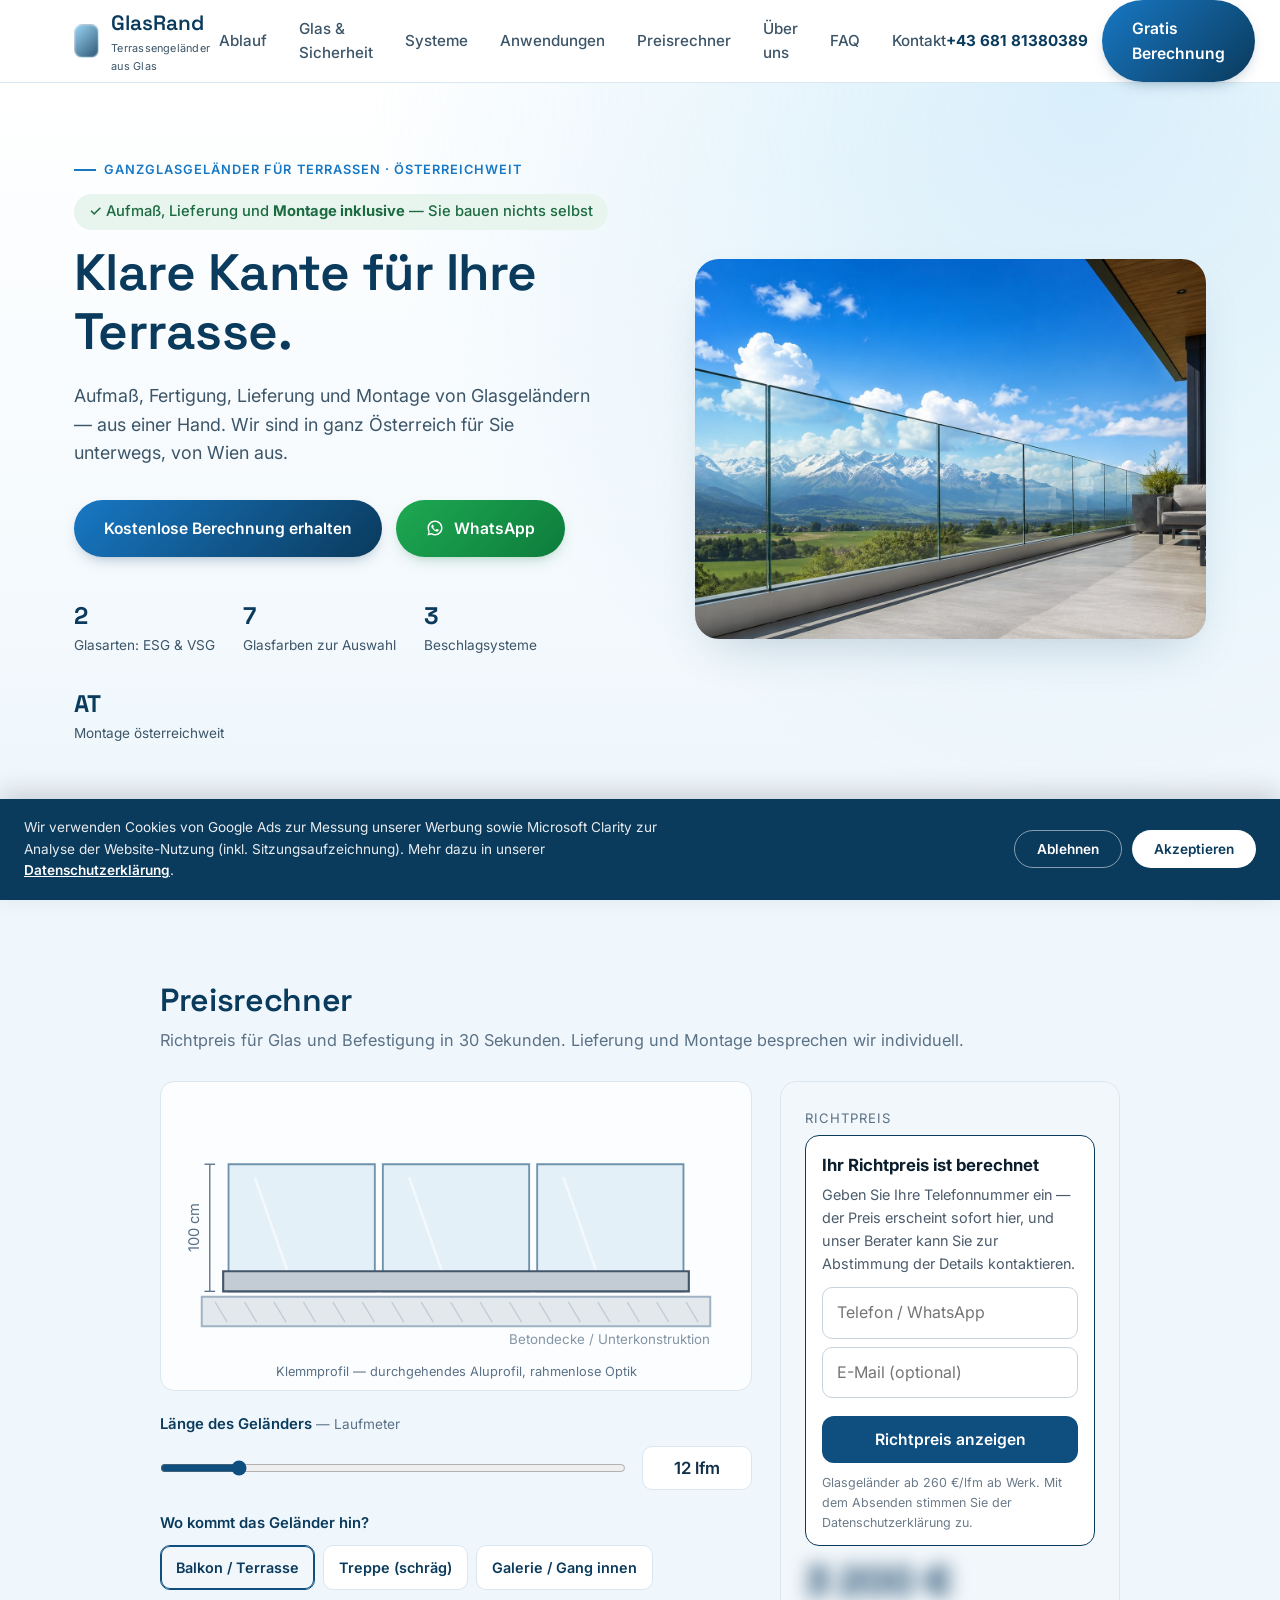
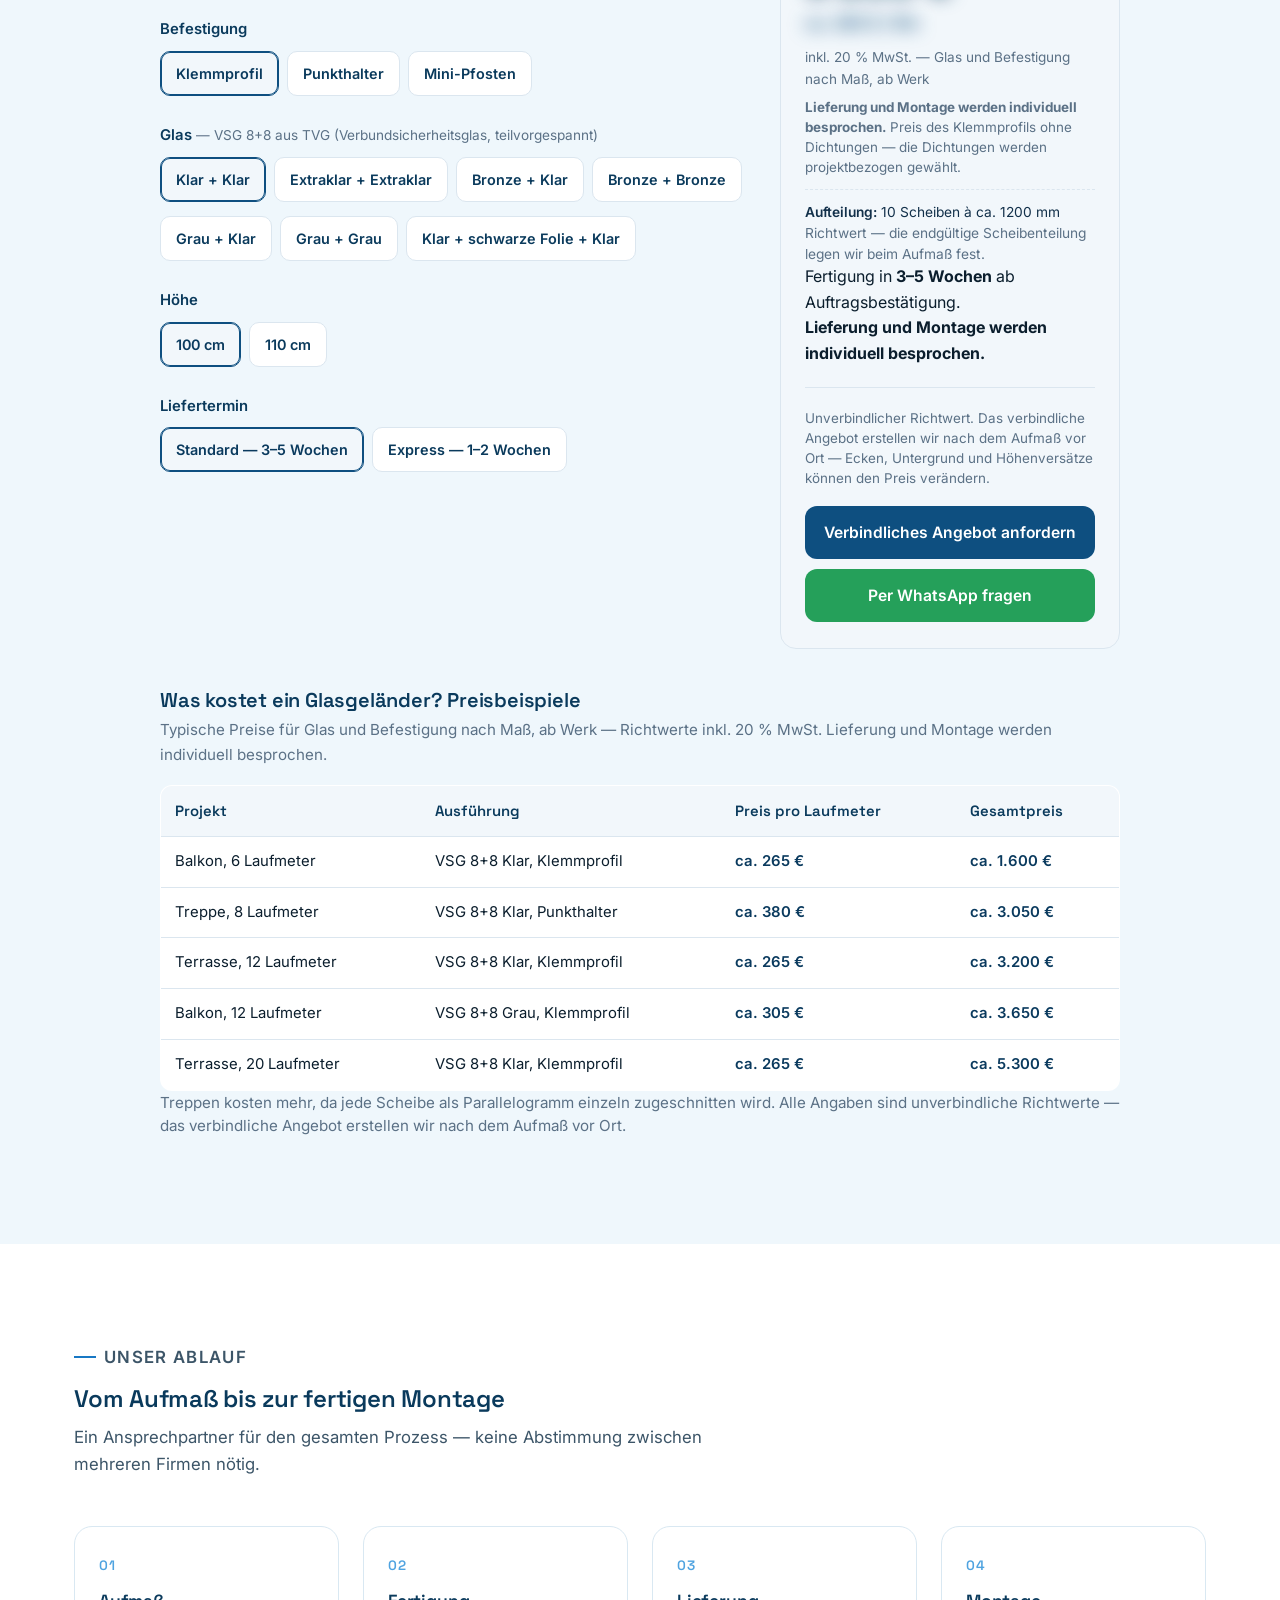
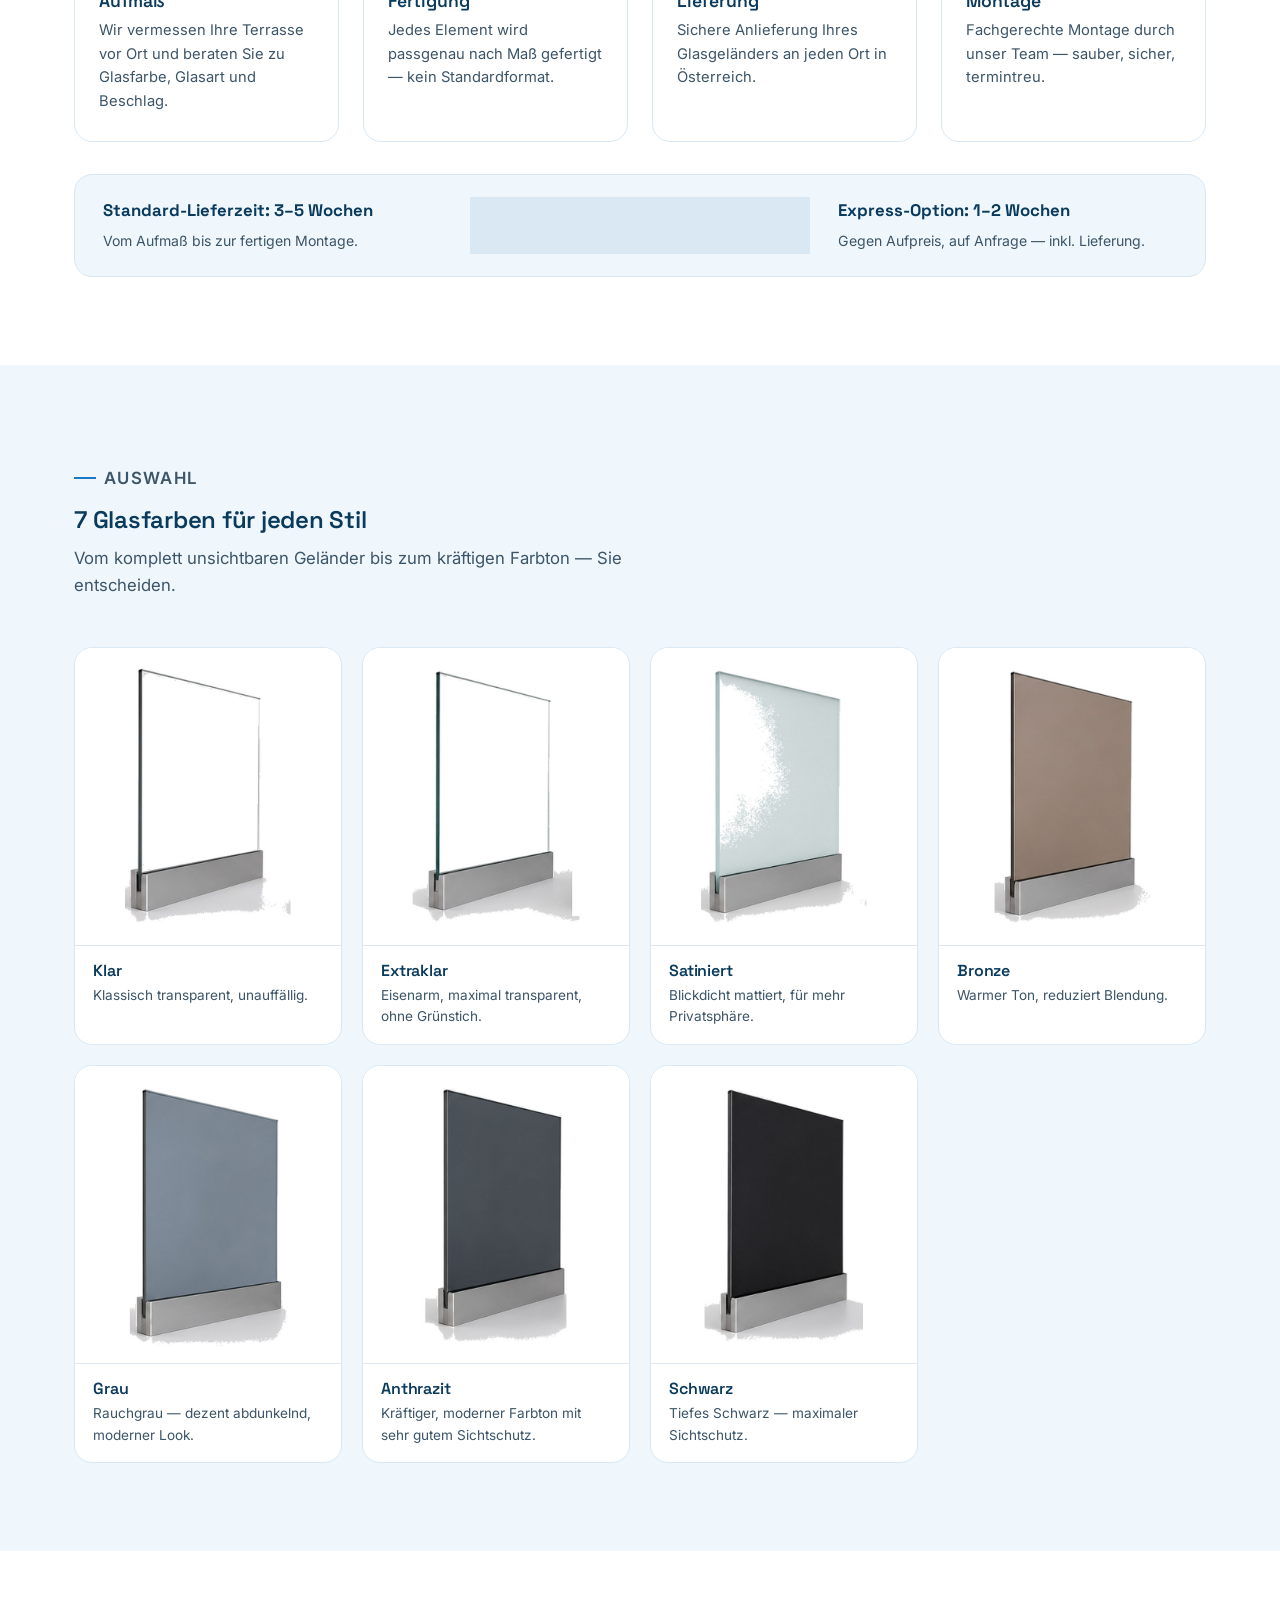
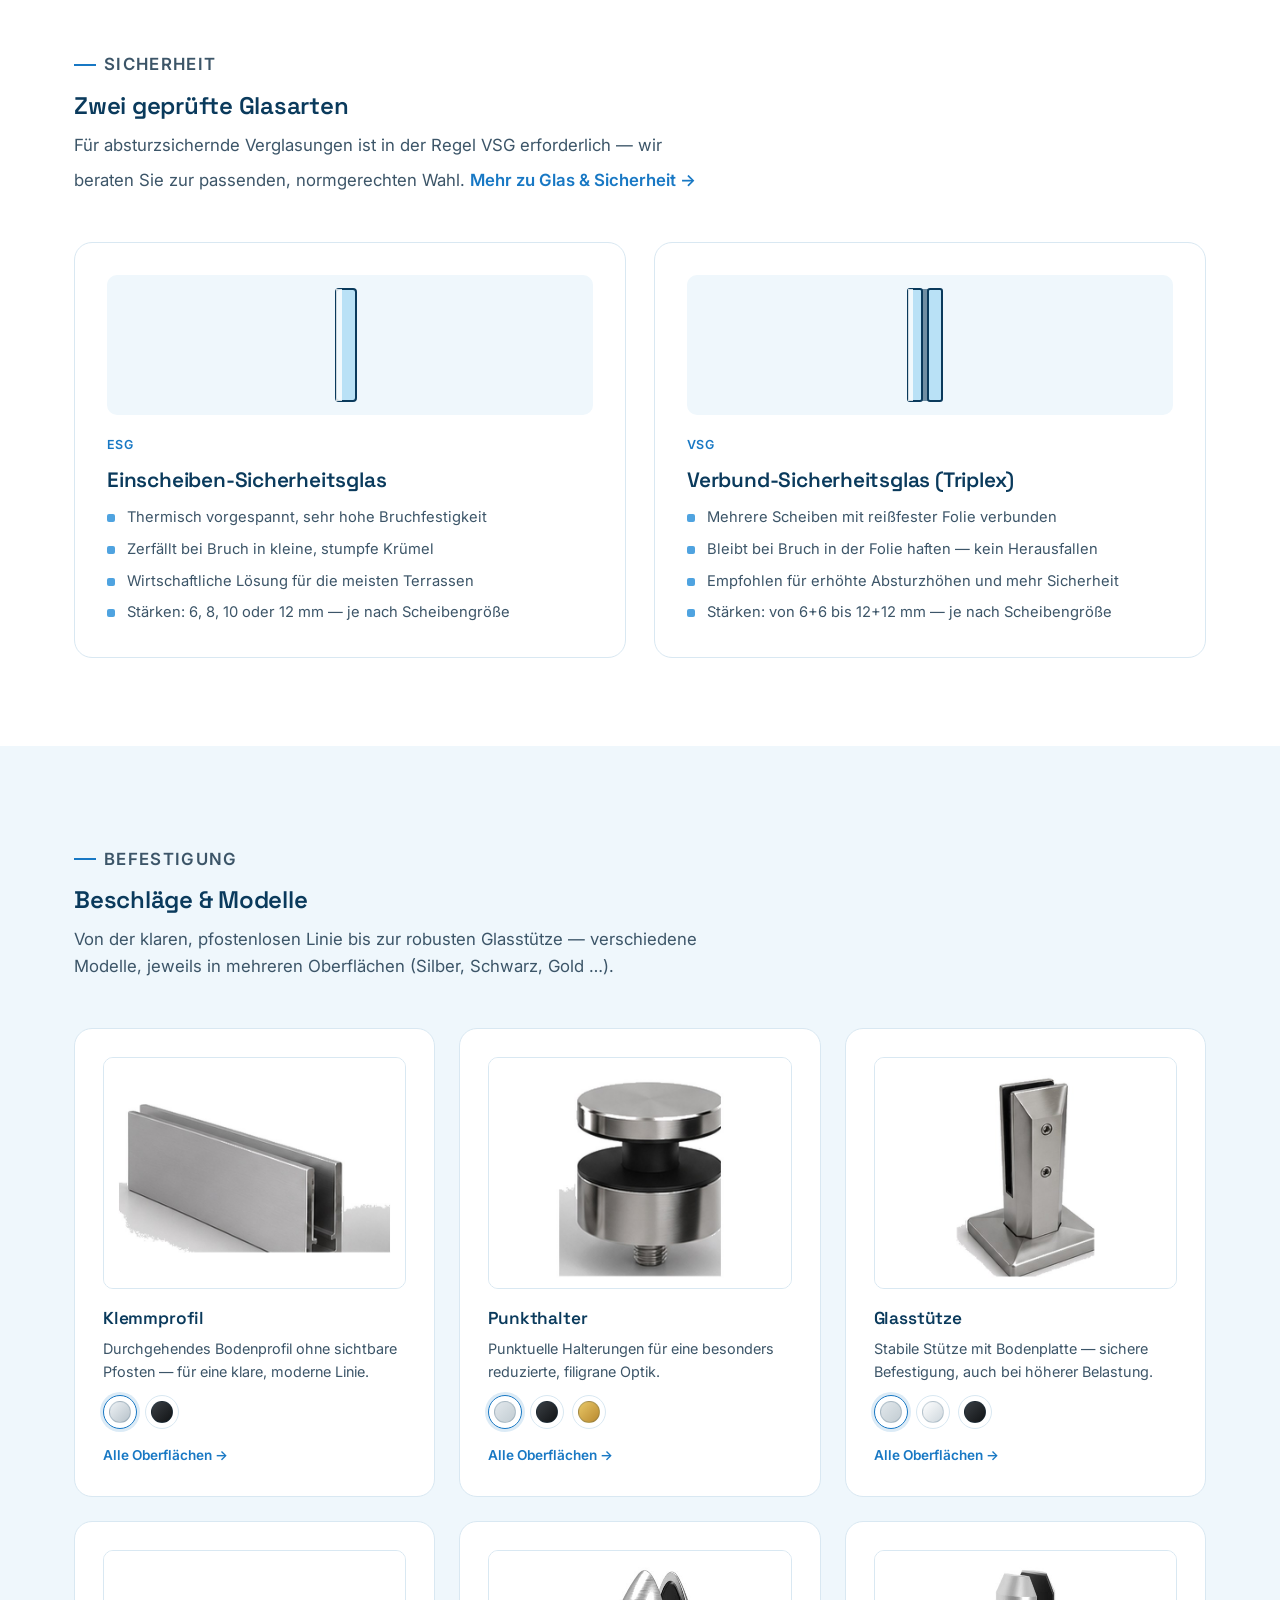
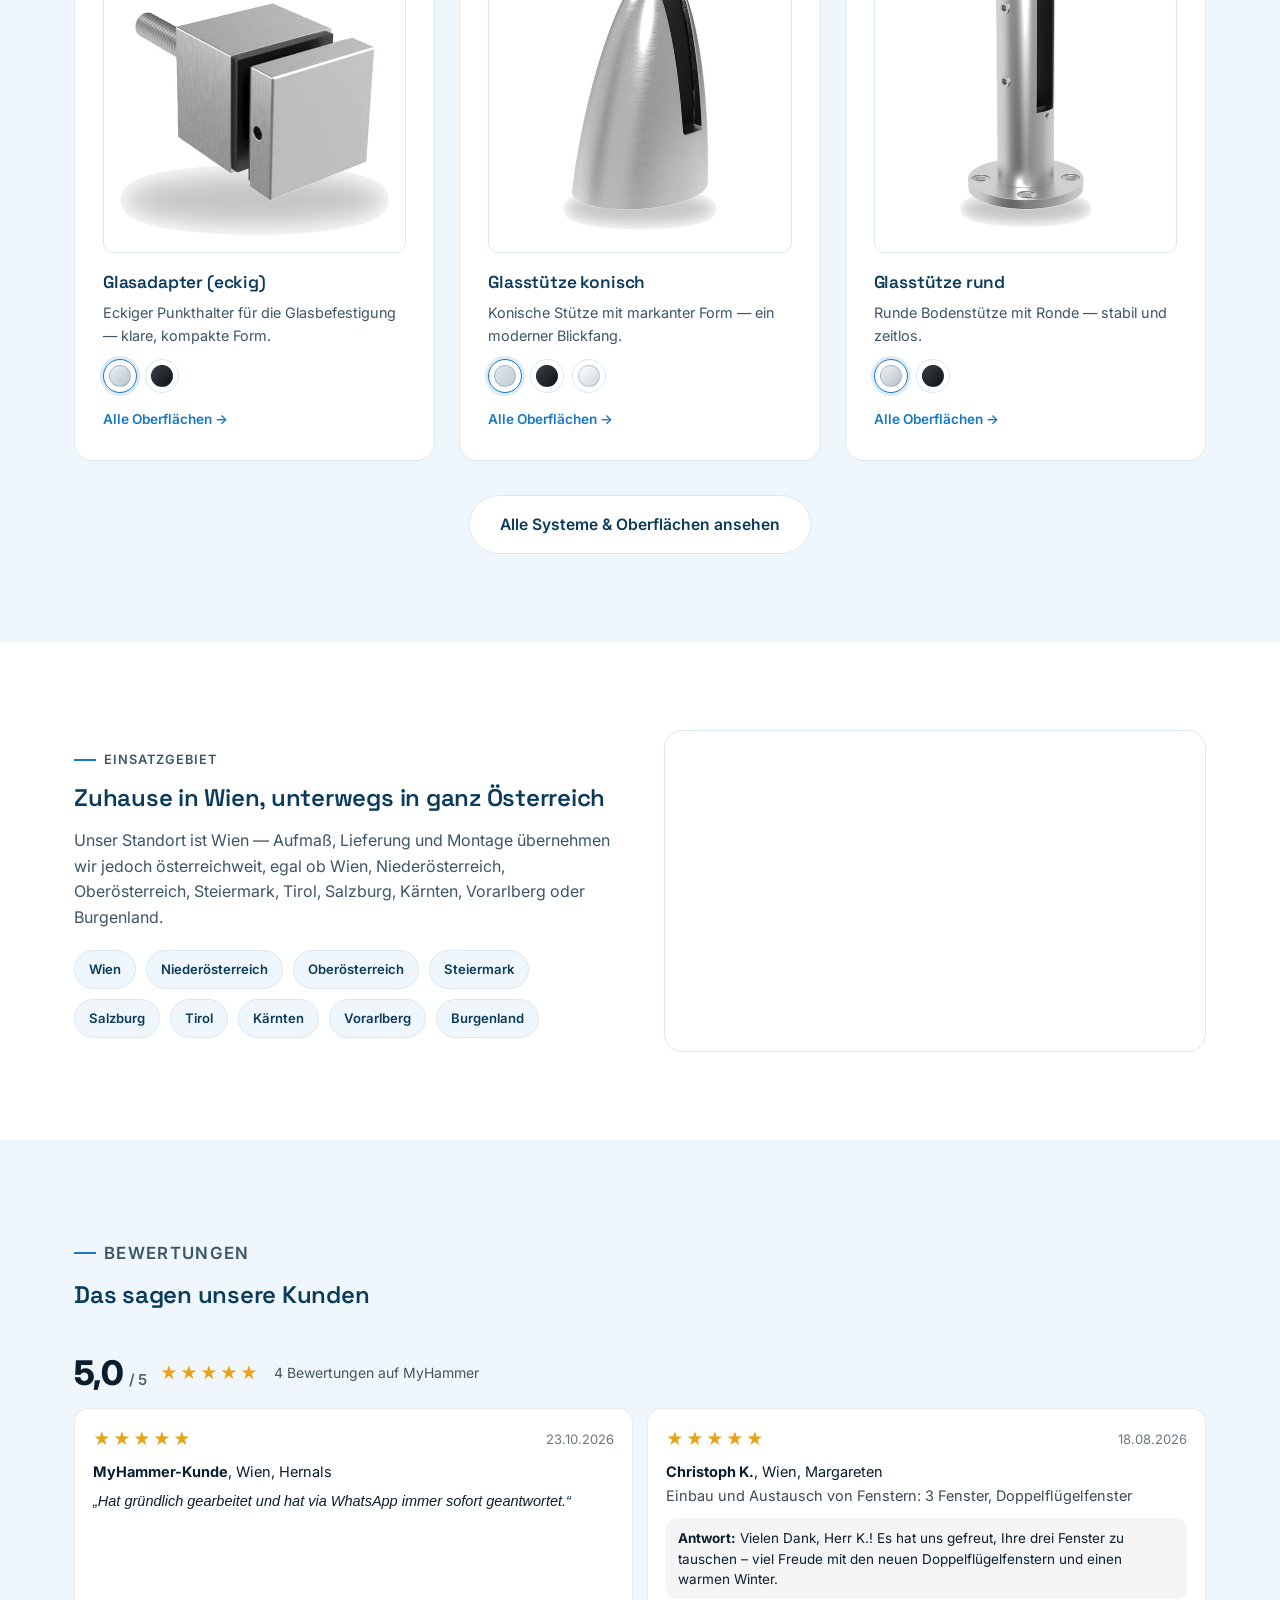
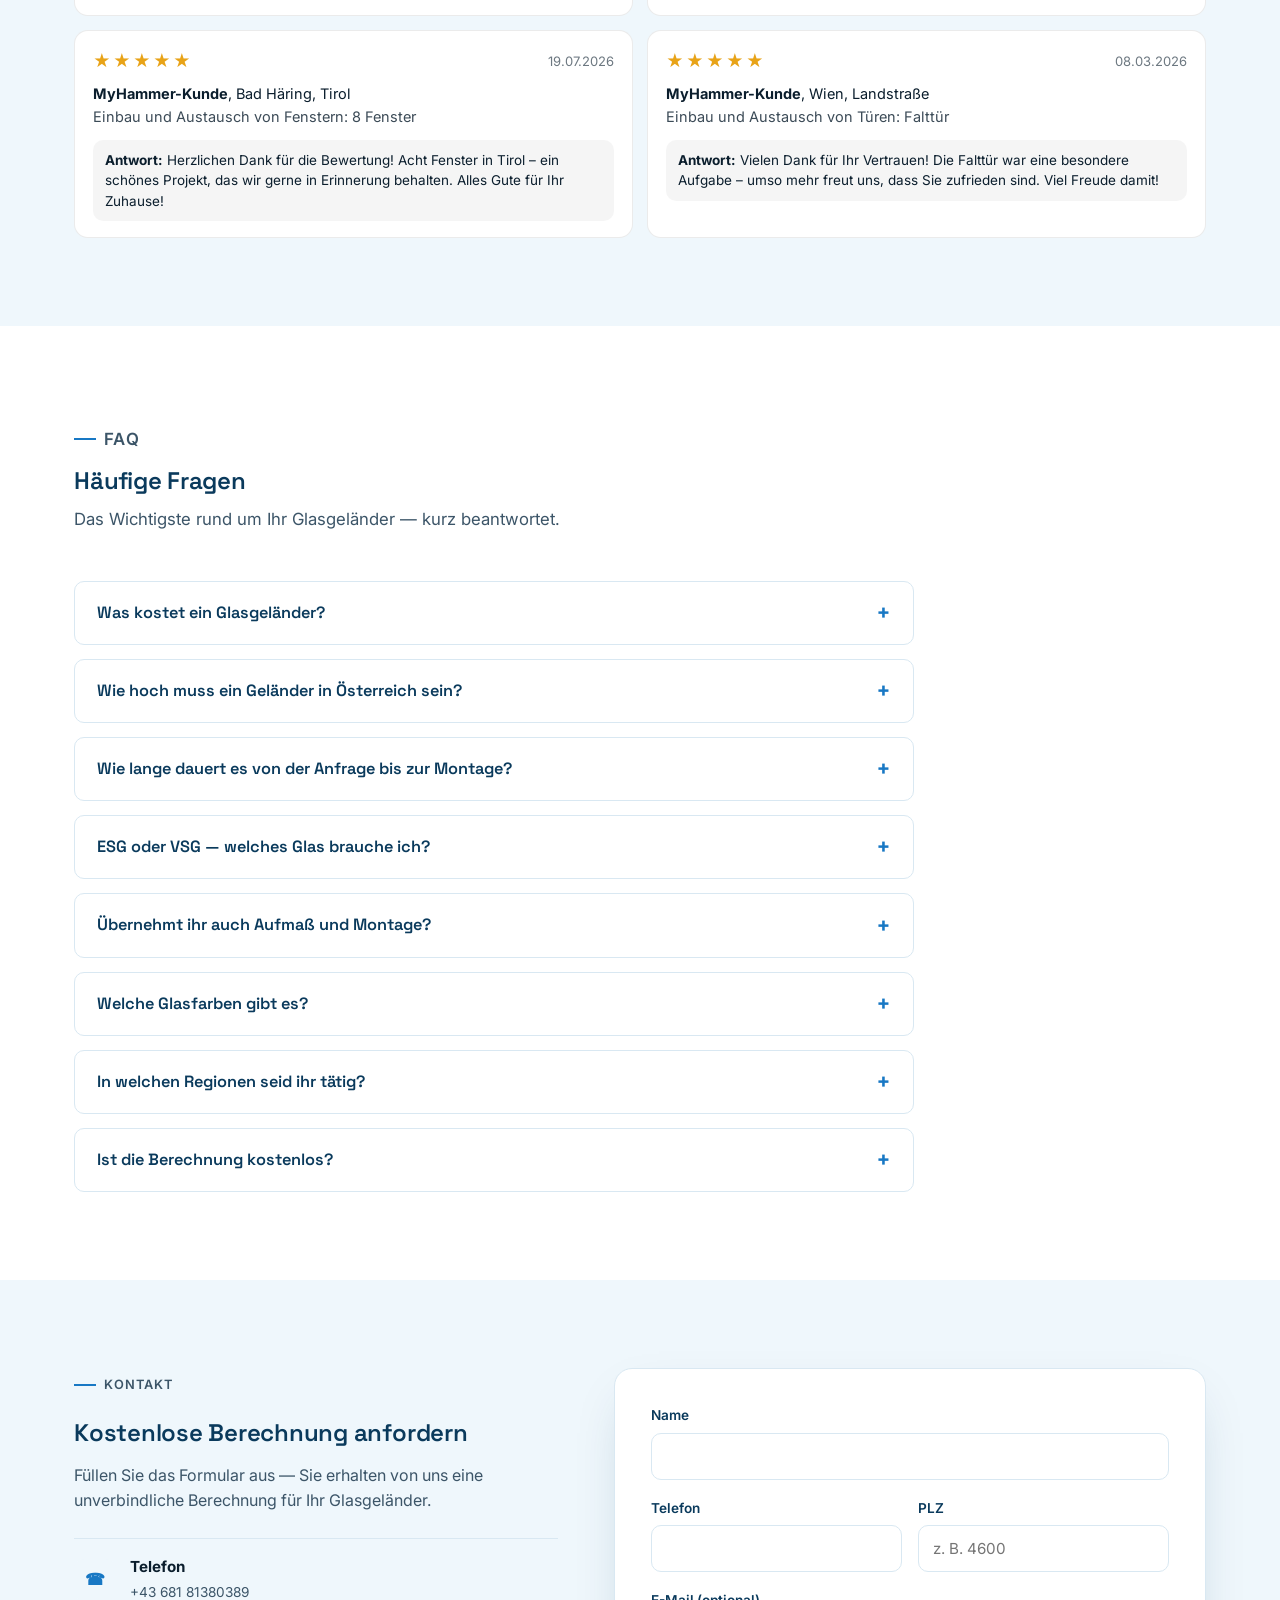
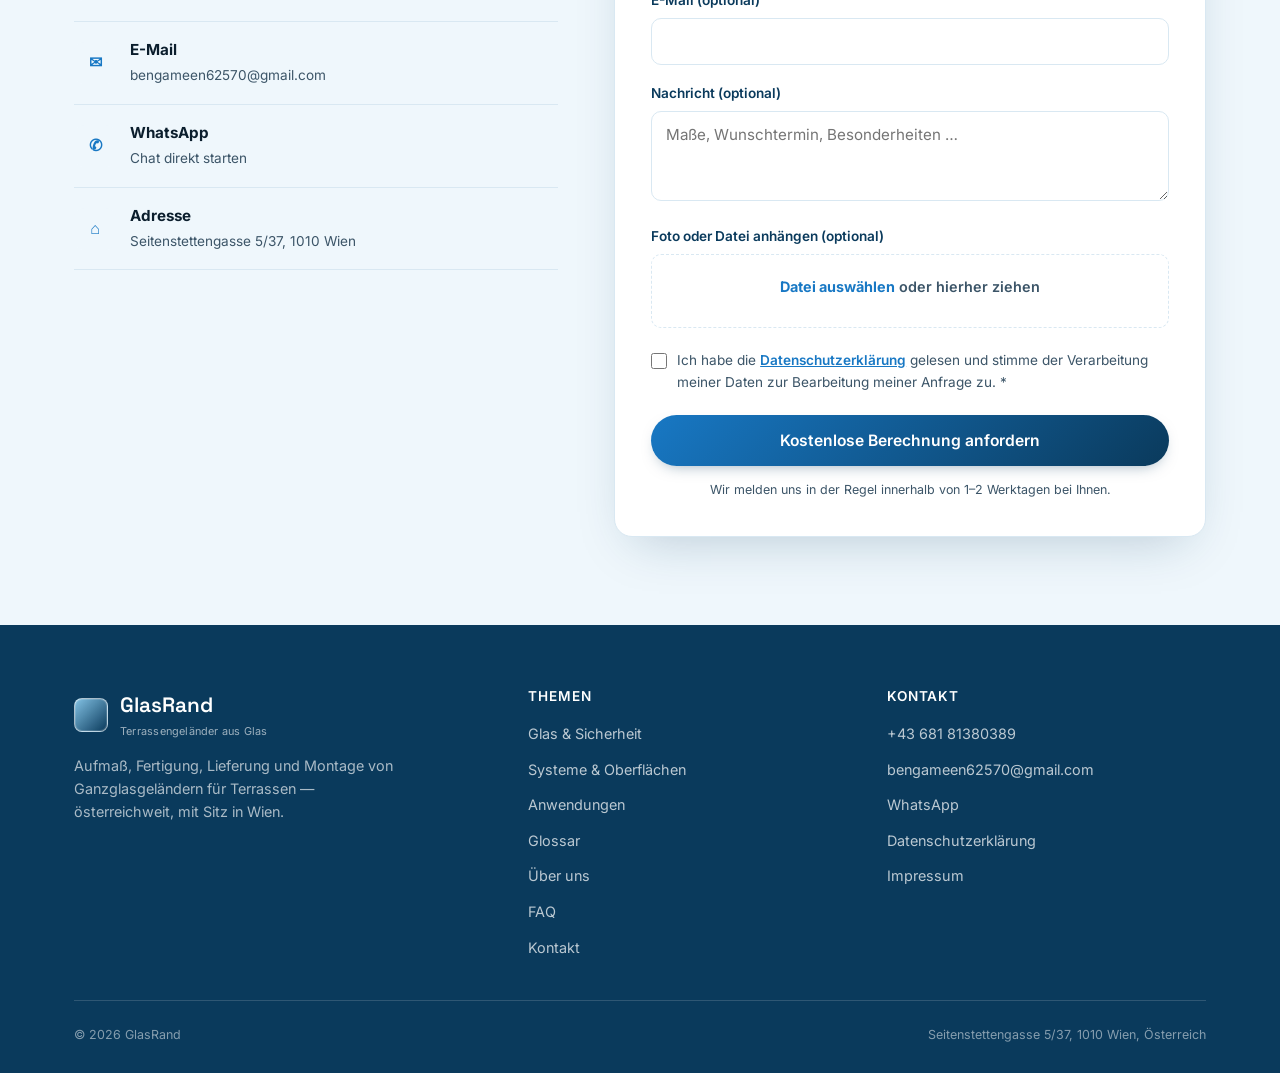
==== commit b7e4c82c: "Add files via upload" ====
--- a/index.html
+++ b/index.html
@@ -337,14 +337,14 @@
         <tr><th>Projekt</th><th>Ausführung</th><th>Preis pro Laufmeter</th><th>Gesamtpreis</th></tr>
       </thead>
       <tbody>
-        <tr><td>Balkon, 6 Laufmeter</td><td>VSG 8+8 Klar, Klemmprofil</td><td>ca. 335 €</td><td>ca. 2.000 €</td></tr>
+        <tr><td>Balkon, 6 Laufmeter</td><td>VSG 8+8 Klar, Klemmprofil</td><td>ca. 265 €</td><td>ca. 1.600 €</td></tr>
         <tr><td>Treppe, 8 Laufmeter</td><td>VSG 8+8 Klar, Punkthalter</td><td>ca. 380 €</td><td>ca. 3.050 €</td></tr>
-        <tr><td>Terrasse, 12 Laufmeter</td><td>VSG 8+8 Klar, Klemmprofil</td><td>ca. 290 €</td><td>ca. 3.500 €</td></tr>
-        <tr><td>Balkon, 12 Laufmeter</td><td>VSG 8+8 Grau, Klemmprofil</td><td>ca. 330 €</td><td>ca. 3.950 €</td></tr>
+        <tr><td>Terrasse, 12 Laufmeter</td><td>VSG 8+8 Klar, Klemmprofil</td><td>ca. 265 €</td><td>ca. 3.200 €</td></tr>
+        <tr><td>Balkon, 12 Laufmeter</td><td>VSG 8+8 Grau, Klemmprofil</td><td>ca. 305 €</td><td>ca. 3.650 €</td></tr>
         <tr><td>Terrasse, 20 Laufmeter</td><td>VSG 8+8 Klar, Klemmprofil</td><td>ca. 265 €</td><td>ca. 5.300 €</td></tr>
       </tbody>
     </table>
-    <p class="preis-hinweis">Klemmprofil wird in 5-m-Stangen gerechnet, daher sinkt der Meterpreis mit der Länge. Treppen kosten mehr, da jede Scheibe als Parallelogramm einzeln zugeschnitten wird. Alle Angaben sind unverbindliche Richtwerte — das verbindliche Angebot erstellen wir nach dem Aufmaß vor Ort.</p>
+    <p class="preis-hinweis">Treppen kosten mehr, da jede Scheibe als Parallelogramm einzeln zugeschnitten wird. Alle Angaben sind unverbindliche Richtwerte — das verbindliche Angebot erstellen wir nach dem Aufmaß vor Ort.</p>
   </div>
 
 </div>
@@ -639,7 +639,7 @@
       <div class="faq-list">
         <details class="faq-item">
           <summary>Was kostet ein Glasgeländer?</summary>
-          <div class="faq-answer"><p>Glas und Befestigung für ein Ganzglasgeländer liegen ab Werk in der Regel zwischen 260 und 370 € pro Laufmeter inkl. 20 % MwSt.; Lieferung und Montage werden individuell besprochen. Der genaue Preis hängt von Länge, Glasart, Glasfarbe und Beschlagsystem ab — mit dem <a href="#rechner">Preisrechner</a> erhalten Sie in 30 Sekunden einen Richtpreis, das verbindliche Angebot folgt nach dem Aufmaß.</p></div>
+          <div class="faq-answer"><p>Glas und Befestigung für ein Ganzglasgeländer liegen ab Werk in der Regel zwischen 260 und 380 € pro Laufmeter inkl. 20 % MwSt.; Lieferung und Montage werden individuell besprochen. Der genaue Preis hängt von Länge, Glasart, Glasfarbe und Beschlagsystem ab — mit dem <a href="#rechner">Preisrechner</a> erhalten Sie in 30 Sekunden einen Richtpreis, das verbindliche Angebot folgt nach dem Aufmaß.</p></div>
         </details>
         <details class="faq-item">
           <summary>Wie hoch muss ein Geländer in Österreich sein?</summary>
@@ -680,7 +680,7 @@
     "@type": "FAQPage",
     "@id": "https://glasrand.at/#faq",
     "mainEntity": [
-      {"@type":"Question","name":"Was kostet ein Glasgeländer in Österreich?","acceptedAnswer":{"@type":"Answer","text":"Glas und Befestigung für ein Ganzglasgeländer liegen ab Werk in der Regel zwischen 260 und 370 Euro pro Laufmeter inkl. 20 % MwSt.; Lieferung und Montage werden individuell besprochen. Beispiele: Balkon mit 6 Laufmetern rund 2.000 Euro. Terrasse mit 12 Laufmetern rund 3.500 Euro. Terrasse mit 20 Laufmetern rund 5.300 Euro. Treppen kosten mehr, da jede Scheibe als Parallelogramm zugeschnitten wird."}},
+      {"@type":"Question","name":"Was kostet ein Glasgeländer in Österreich?","acceptedAnswer":{"@type":"Answer","text":"Glas und Befestigung für ein Ganzglasgeländer liegen ab Werk in der Regel zwischen 260 und 380 Euro pro Laufmeter inkl. 20 % MwSt.; Lieferung und Montage werden individuell besprochen. Beispiele: Balkon mit 6 Laufmetern rund 2.000 Euro. Terrasse mit 12 Laufmetern rund 3.500 Euro. Terrasse mit 20 Laufmetern rund 5.300 Euro. Treppen kosten mehr, da jede Scheibe als Parallelogramm zugeschnitten wird."}},
       {"@type":"Question","name":"Wie hoch muss ein Geländer in Österreich sein?","acceptedAnswer":{"@type":"Answer","text":"Nach OIB-Richtlinie 4 gilt: bei einer Absturzhöhe bis 12 m mindestens 100 cm, über 12 m mindestens 110 cm, bei Innentreppen in Wohnungen mindestens 90 cm. Mit einer tiefen Brüstung ab 20 cm ist eine Reduktion möglich, jedoch nie unter 85 cm."}},
       {"@type":"Question","name":"ESG oder VSG — welches Glas braucht man für ein Geländer?","acceptedAnswer":{"@type":"Answer","text":"Wo das Glas selbst die Absturzsicherung bildet, ist in Österreich in der Regel VSG (Verbund-Sicherheitsglas) erforderlich. Ein einzelnes ESG hat nach Bruch keine Resttragfähigkeit, während VSG durch die reißfeste Folie zusammenhält."}},
       {"@type":"Question","name":"Wie lange dauert es von der Anfrage bis zur Montage?","acceptedAnswer":{"@type":"Answer","text":"Die Standard-Lieferzeit beträgt 3 bis 5 Wochen vom Aufmaß bis zur fertigen Montage. Auf Anfrage ist eine Express-Fertigung in 1 bis 2 Wochen gegen Aufpreis möglich."}},
@@ -834,7 +834,7 @@
   var P = {
     glas:     { klar:125, extra:145, bronze1:155, bronze2:185,
                 grau1:155, grau2:185, schwarz:185 },   // €/м²
-    profil:   79.2,   // €/пог.м прямой (66 нетто), хлысты по 5 м, без уплотнений
+    profil:   79.2,   // €/пог.м прямой (66 нетто), по факту метров, без уплотнений
     profilS:  116.4,  // €/пог.м наклонный (97 нетто)
     punkt:    20,    // €/шт, 4 шт на пог.м
     pfosten:  35,    // €/шт, 2 шт на пог.м
@@ -870,7 +870,7 @@
     var glasPreis = Lrech * h * P.glas[g];
 
     var besch;
-    if (f === 'profil')      besch = Math.ceil(Lg/5)*5 * P.profil + Math.ceil(Ls/5)*5 * P.profilS;
+    if (f === 'profil')      besch = Lg * P.profil + Ls * P.profilS;
     else if (f === 'punkt')  besch = Math.round(L*4) * P.punkt;
     else                     besch = Math.round(L*2) * P.pfosten;
 
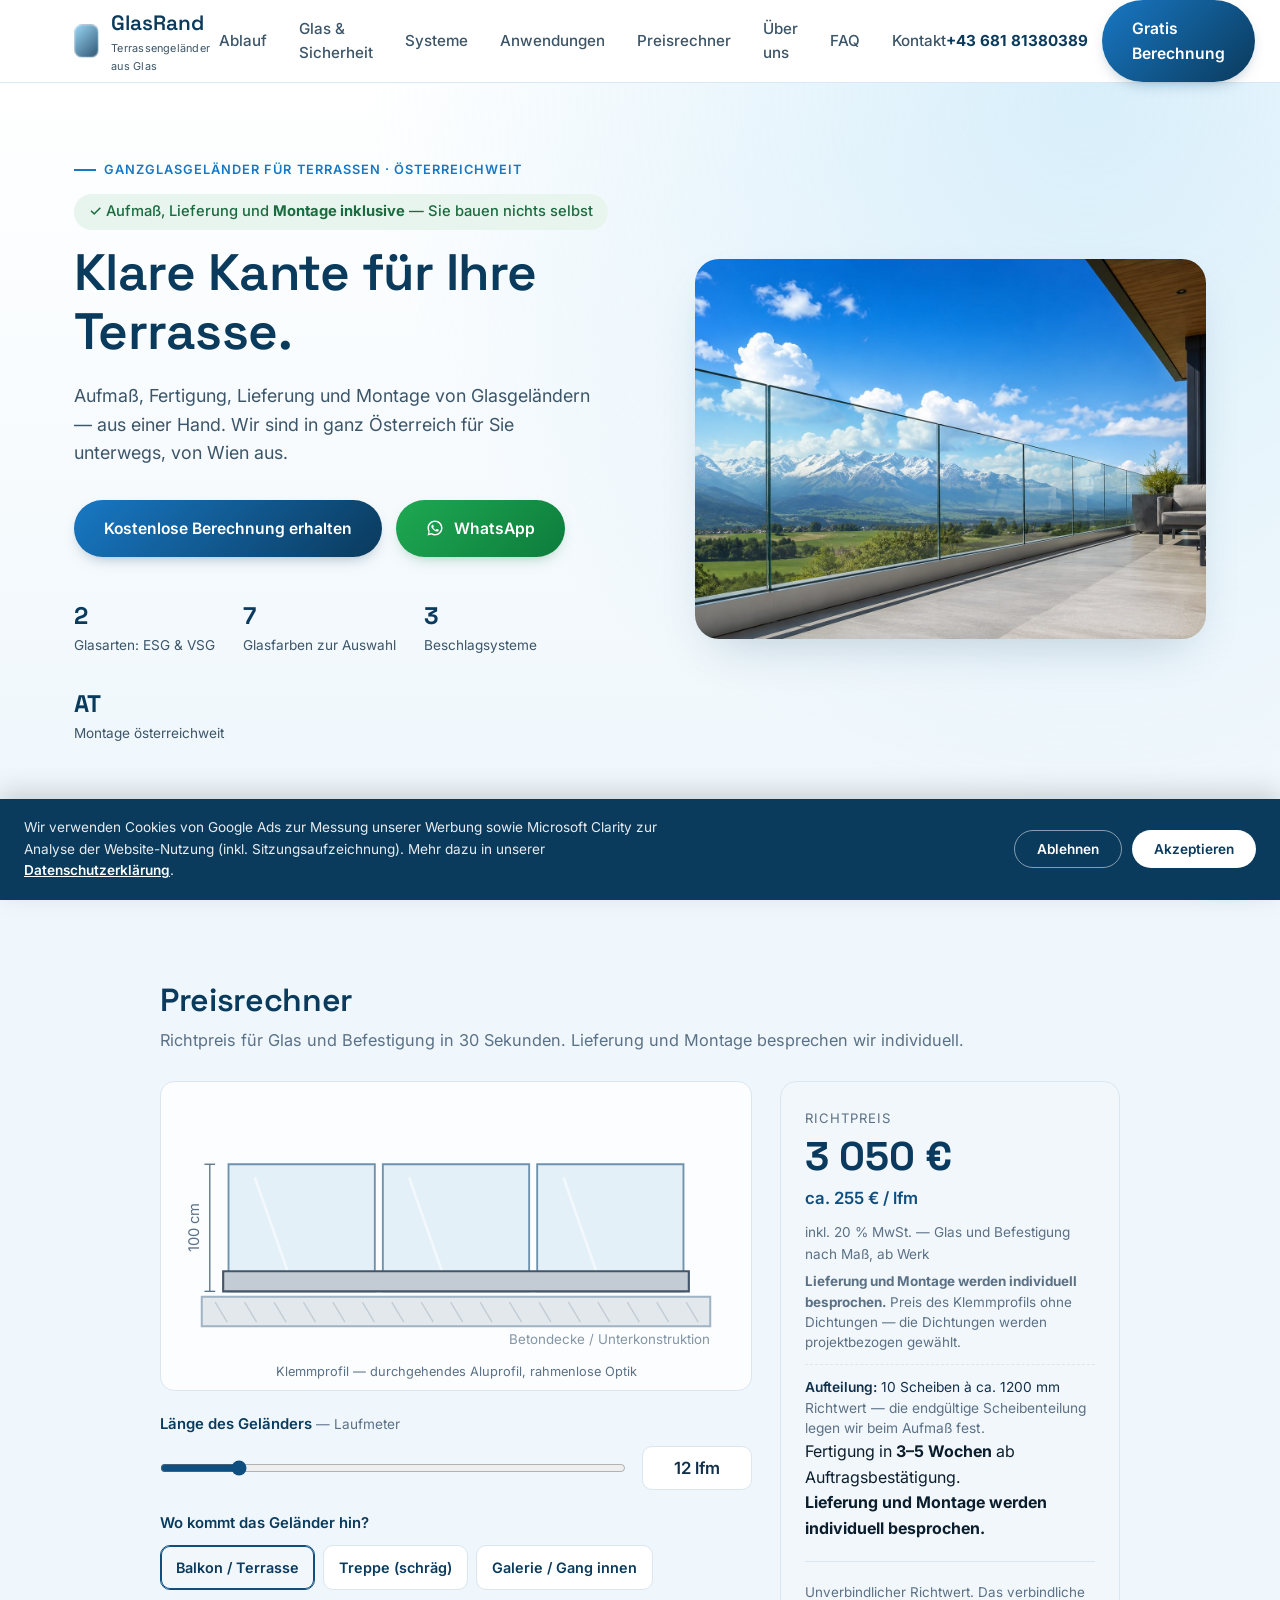
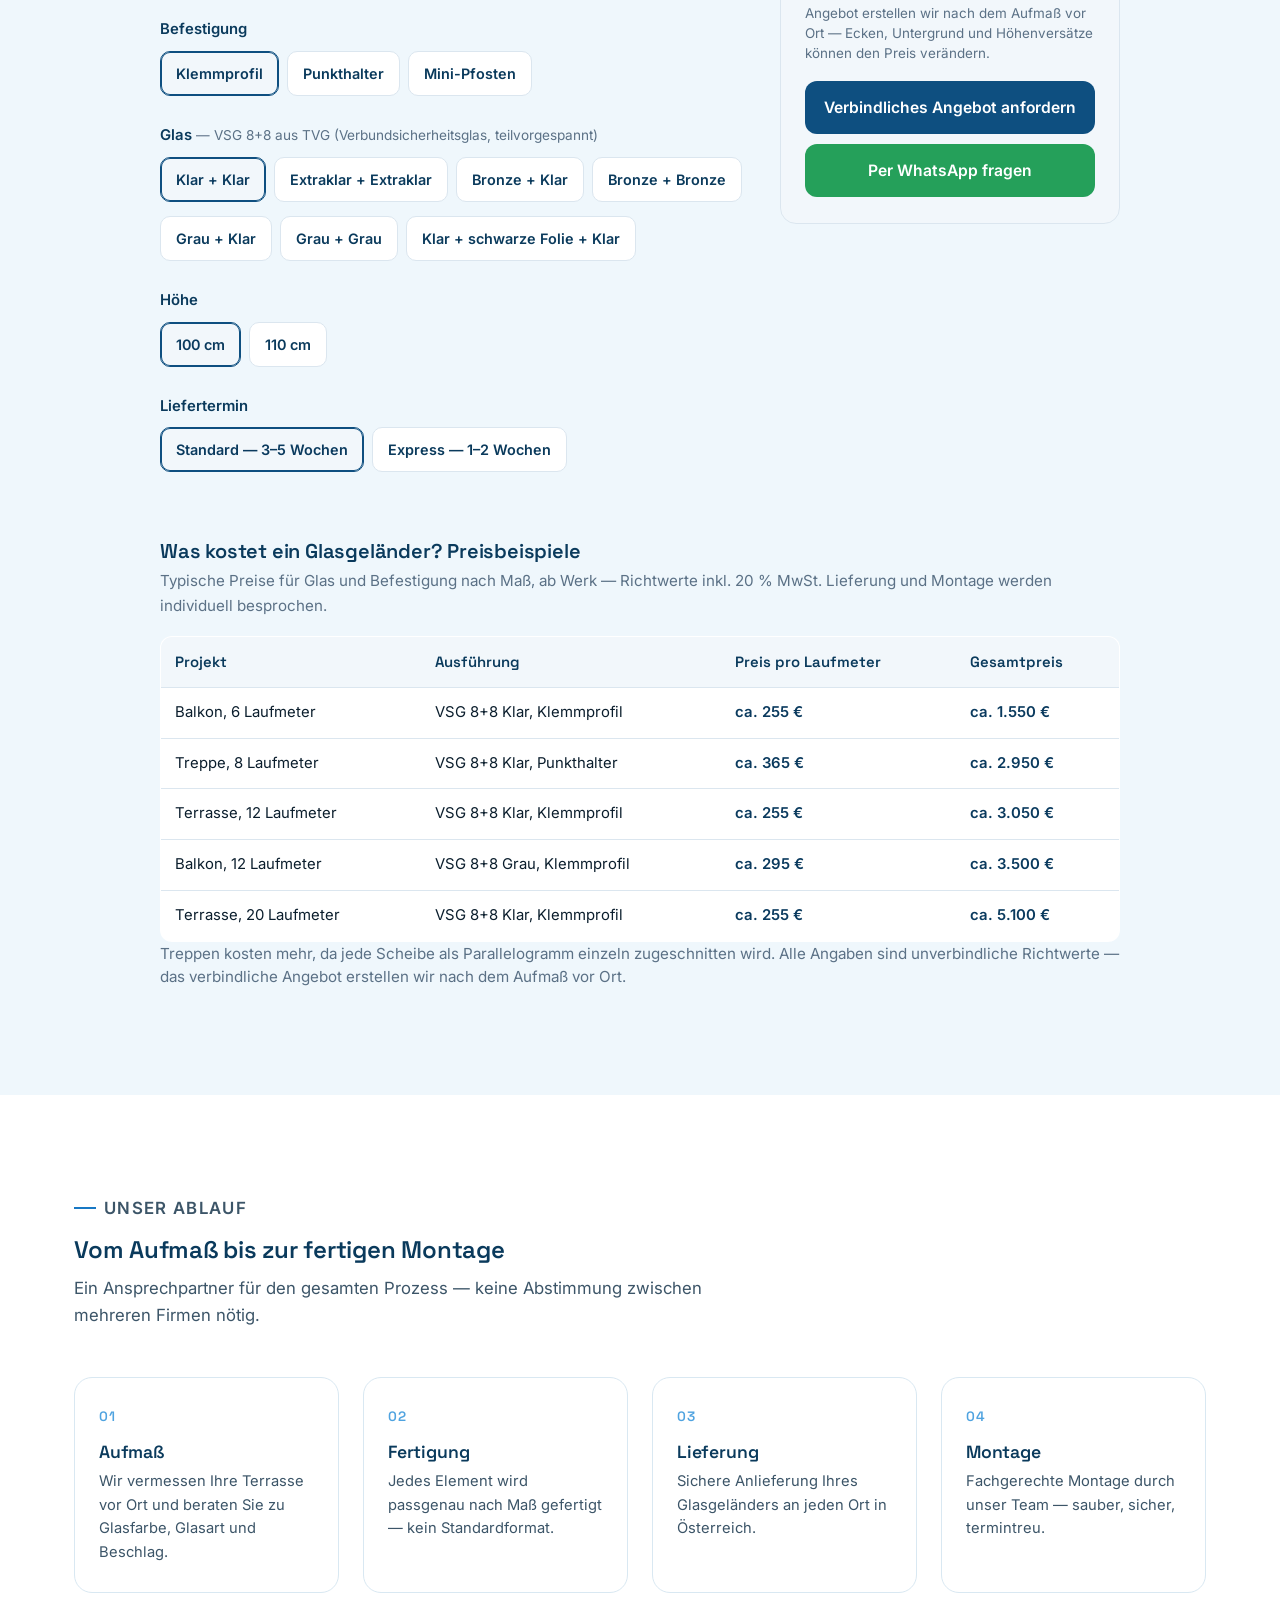
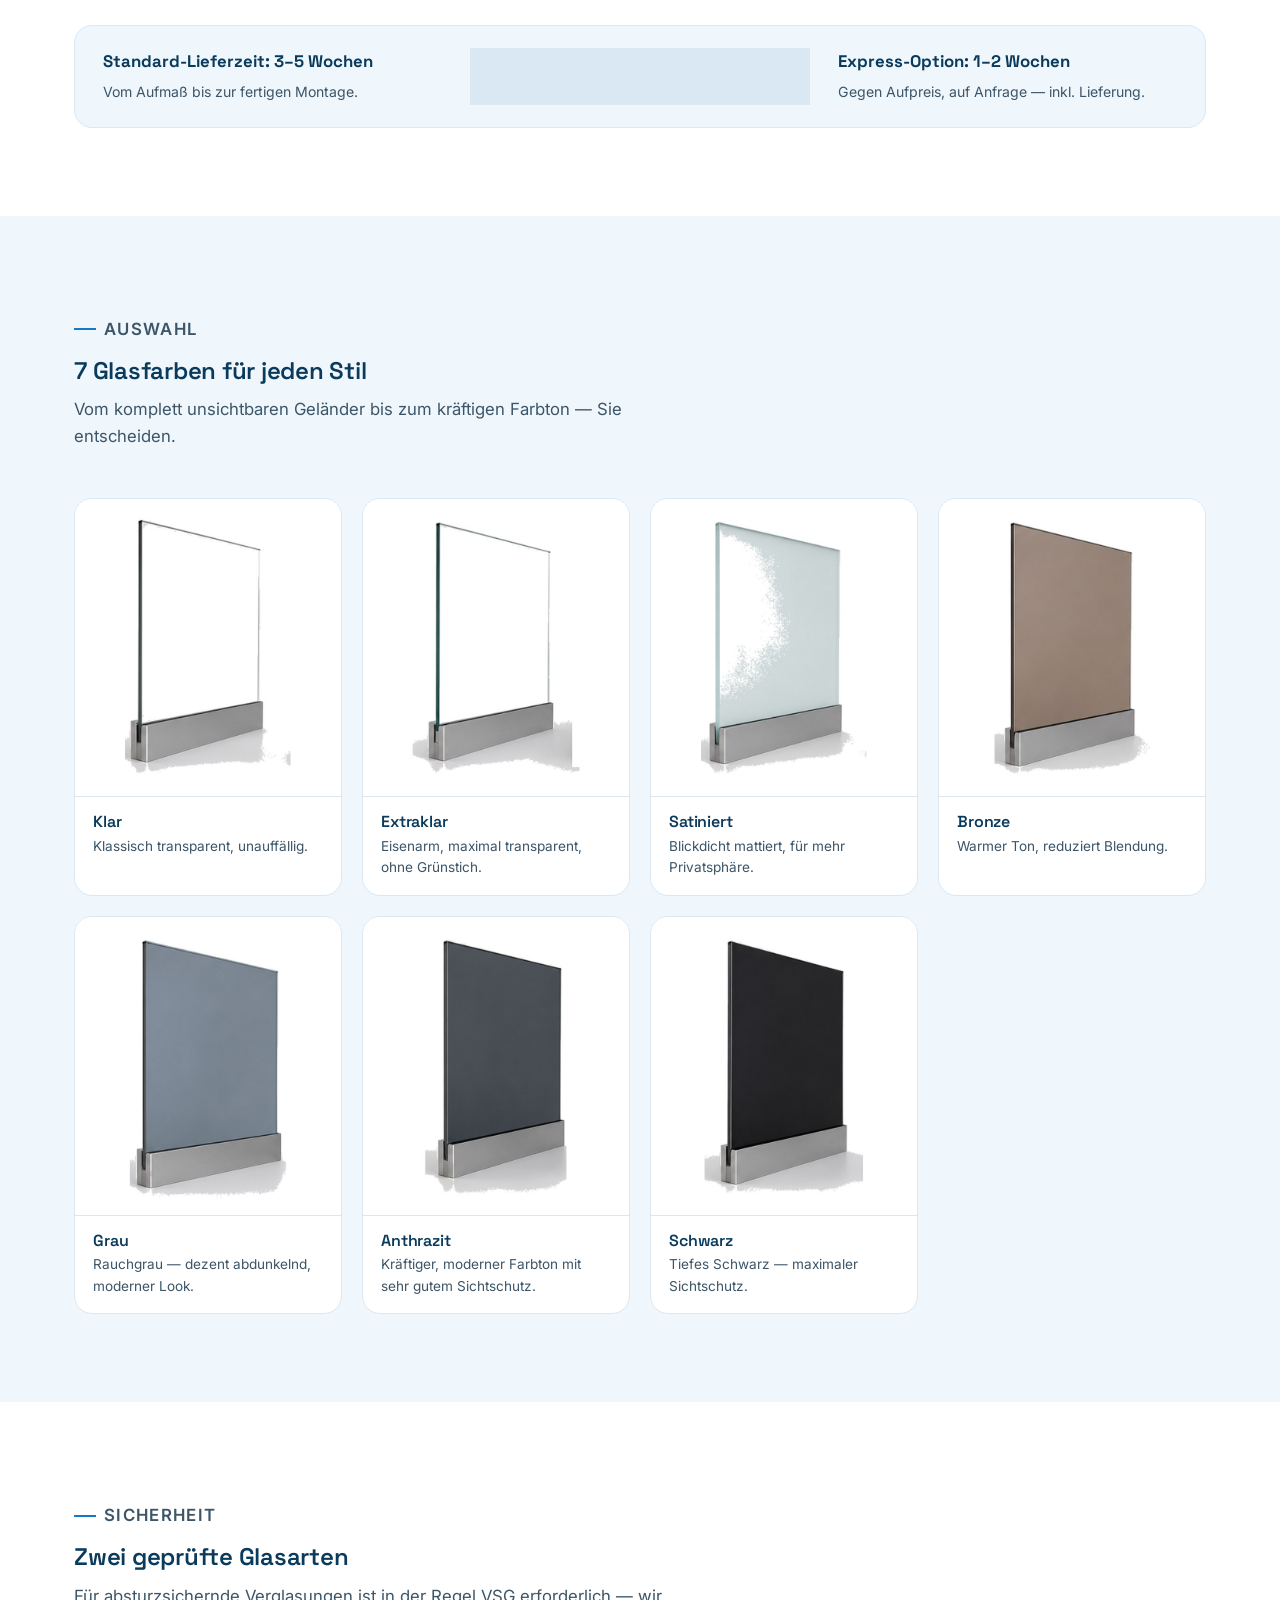
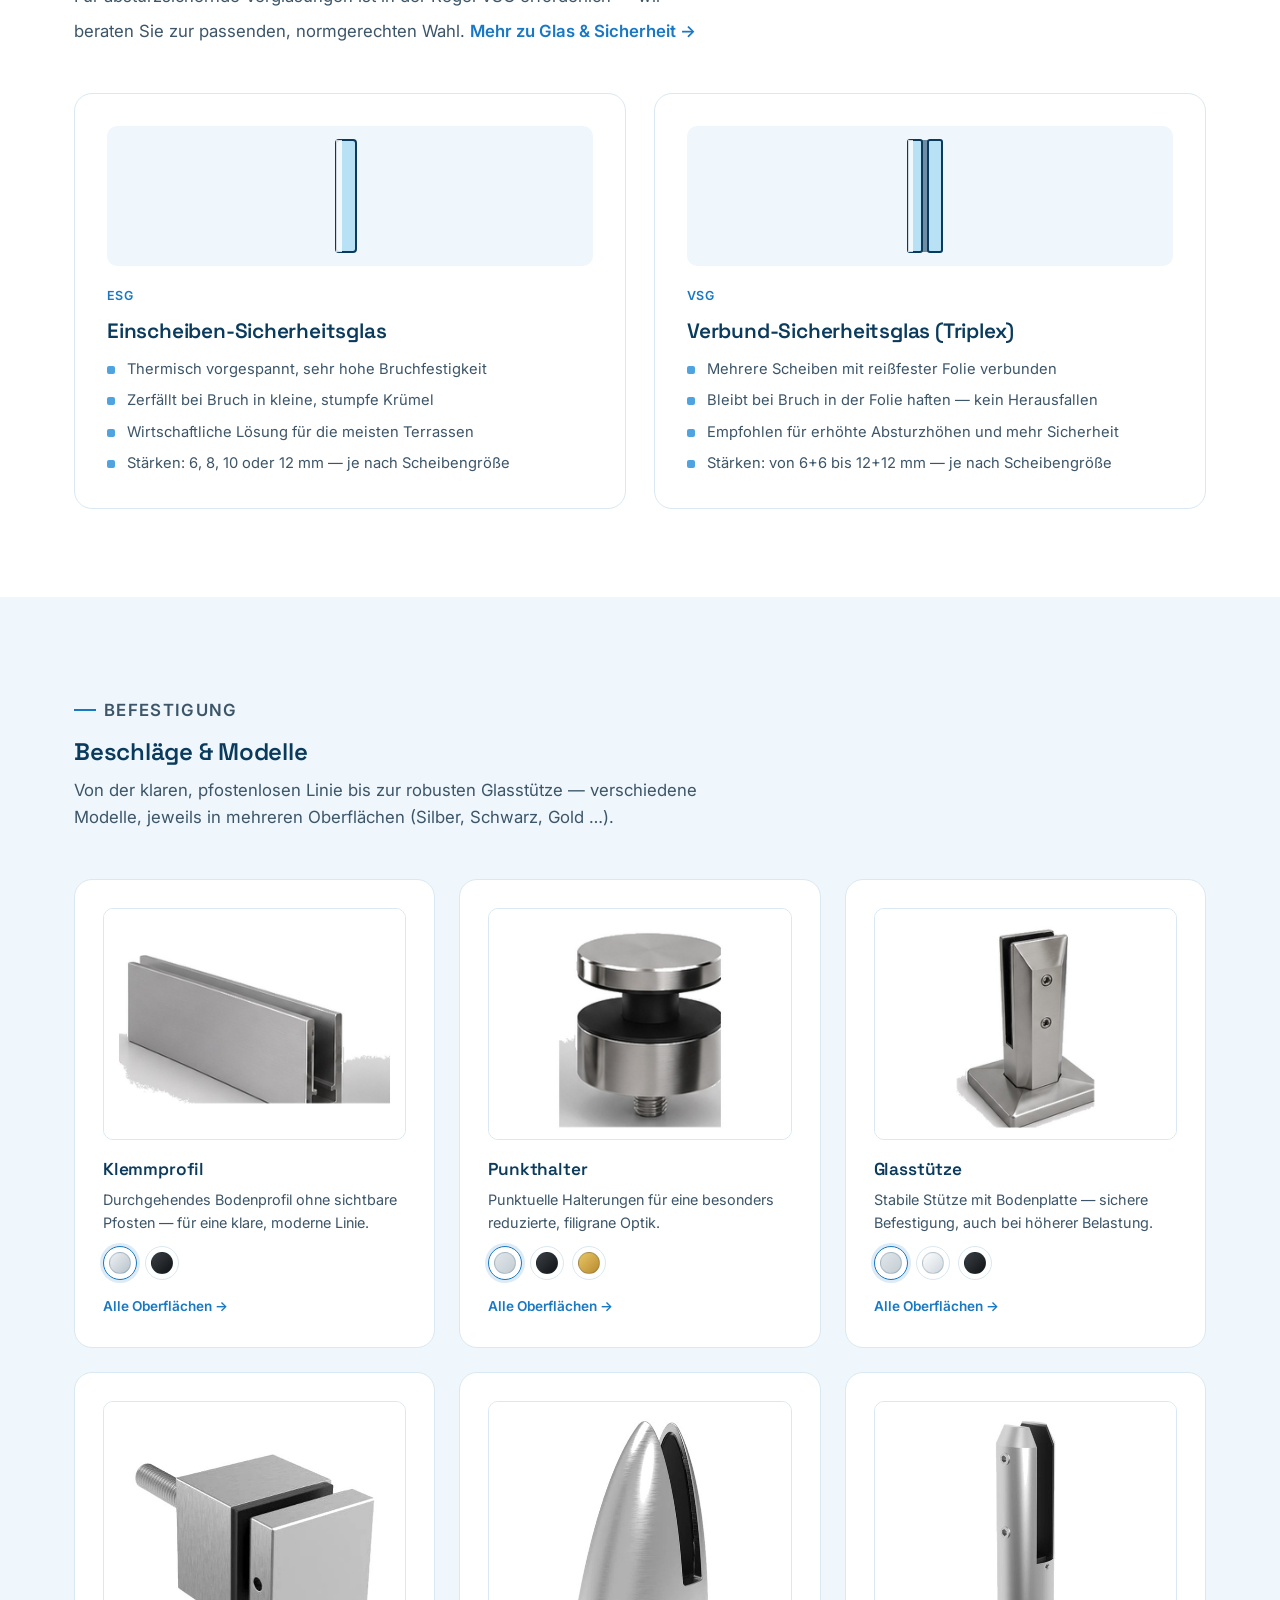
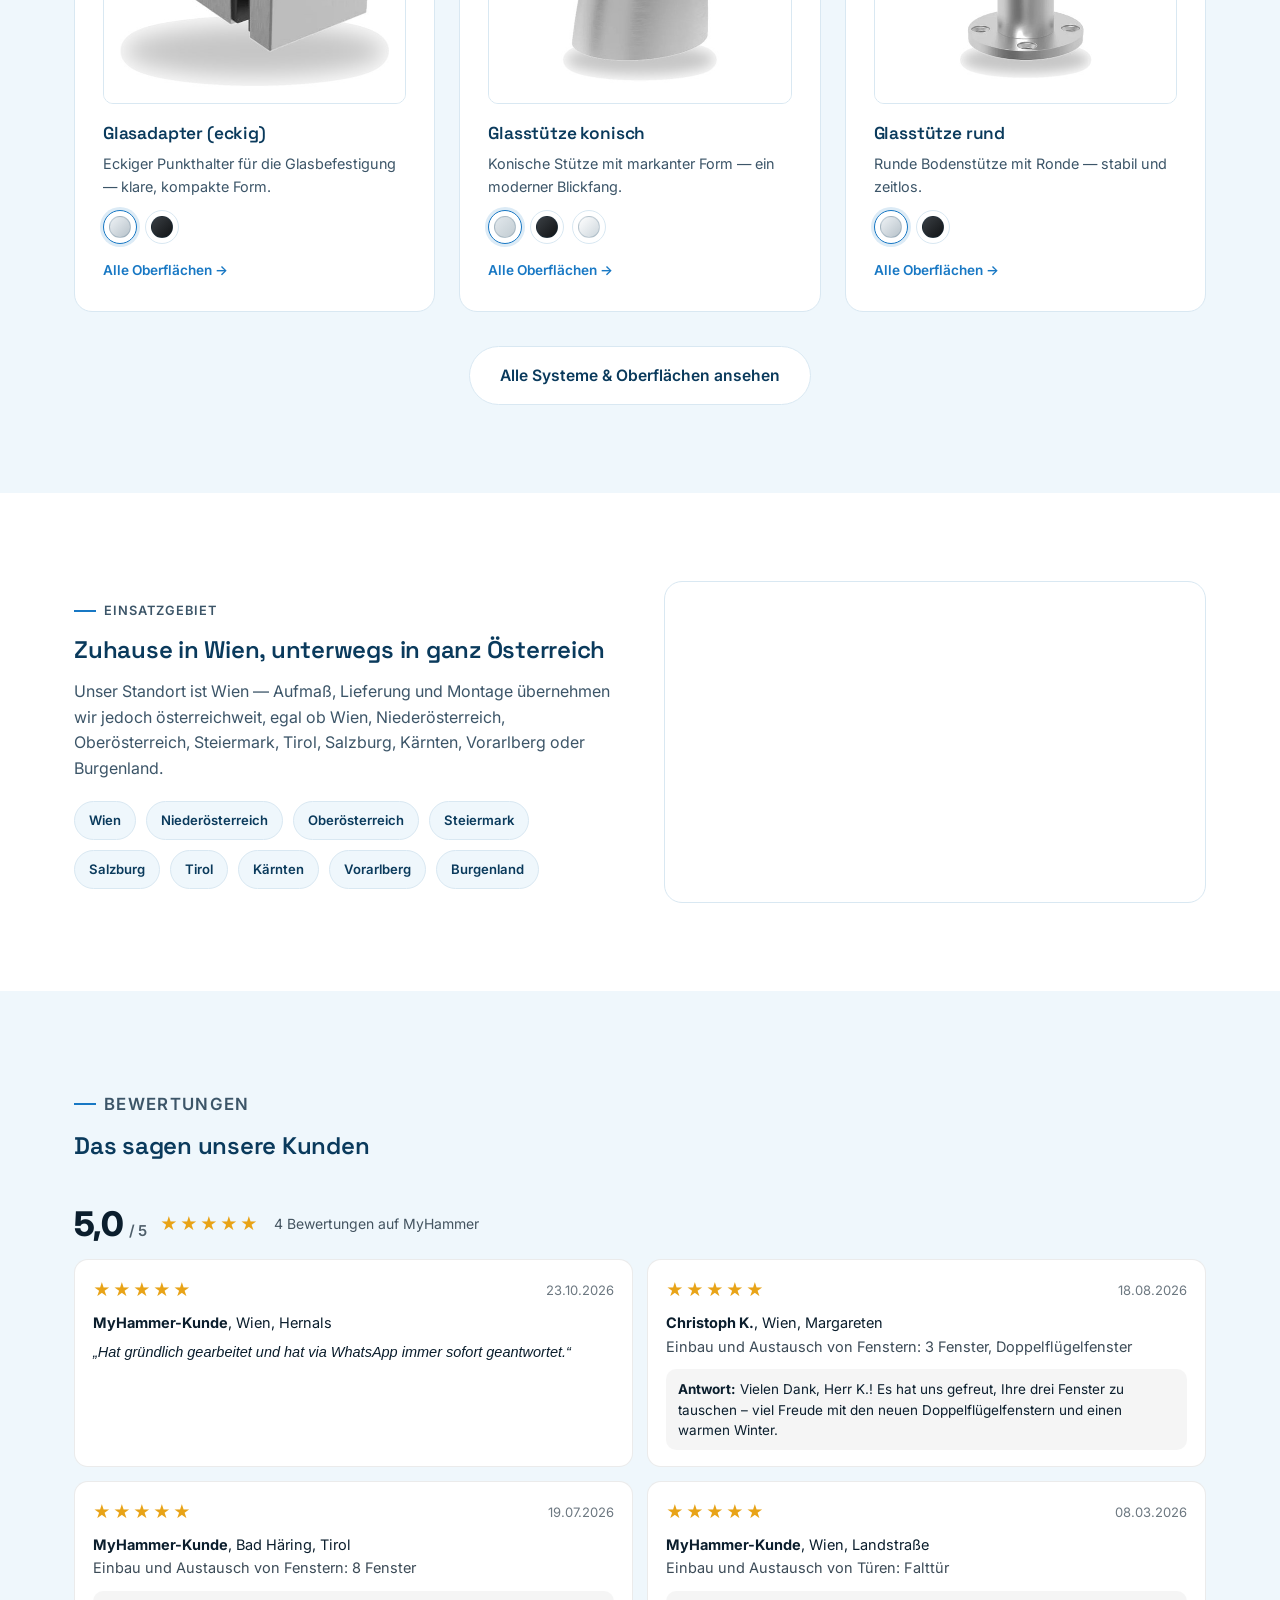
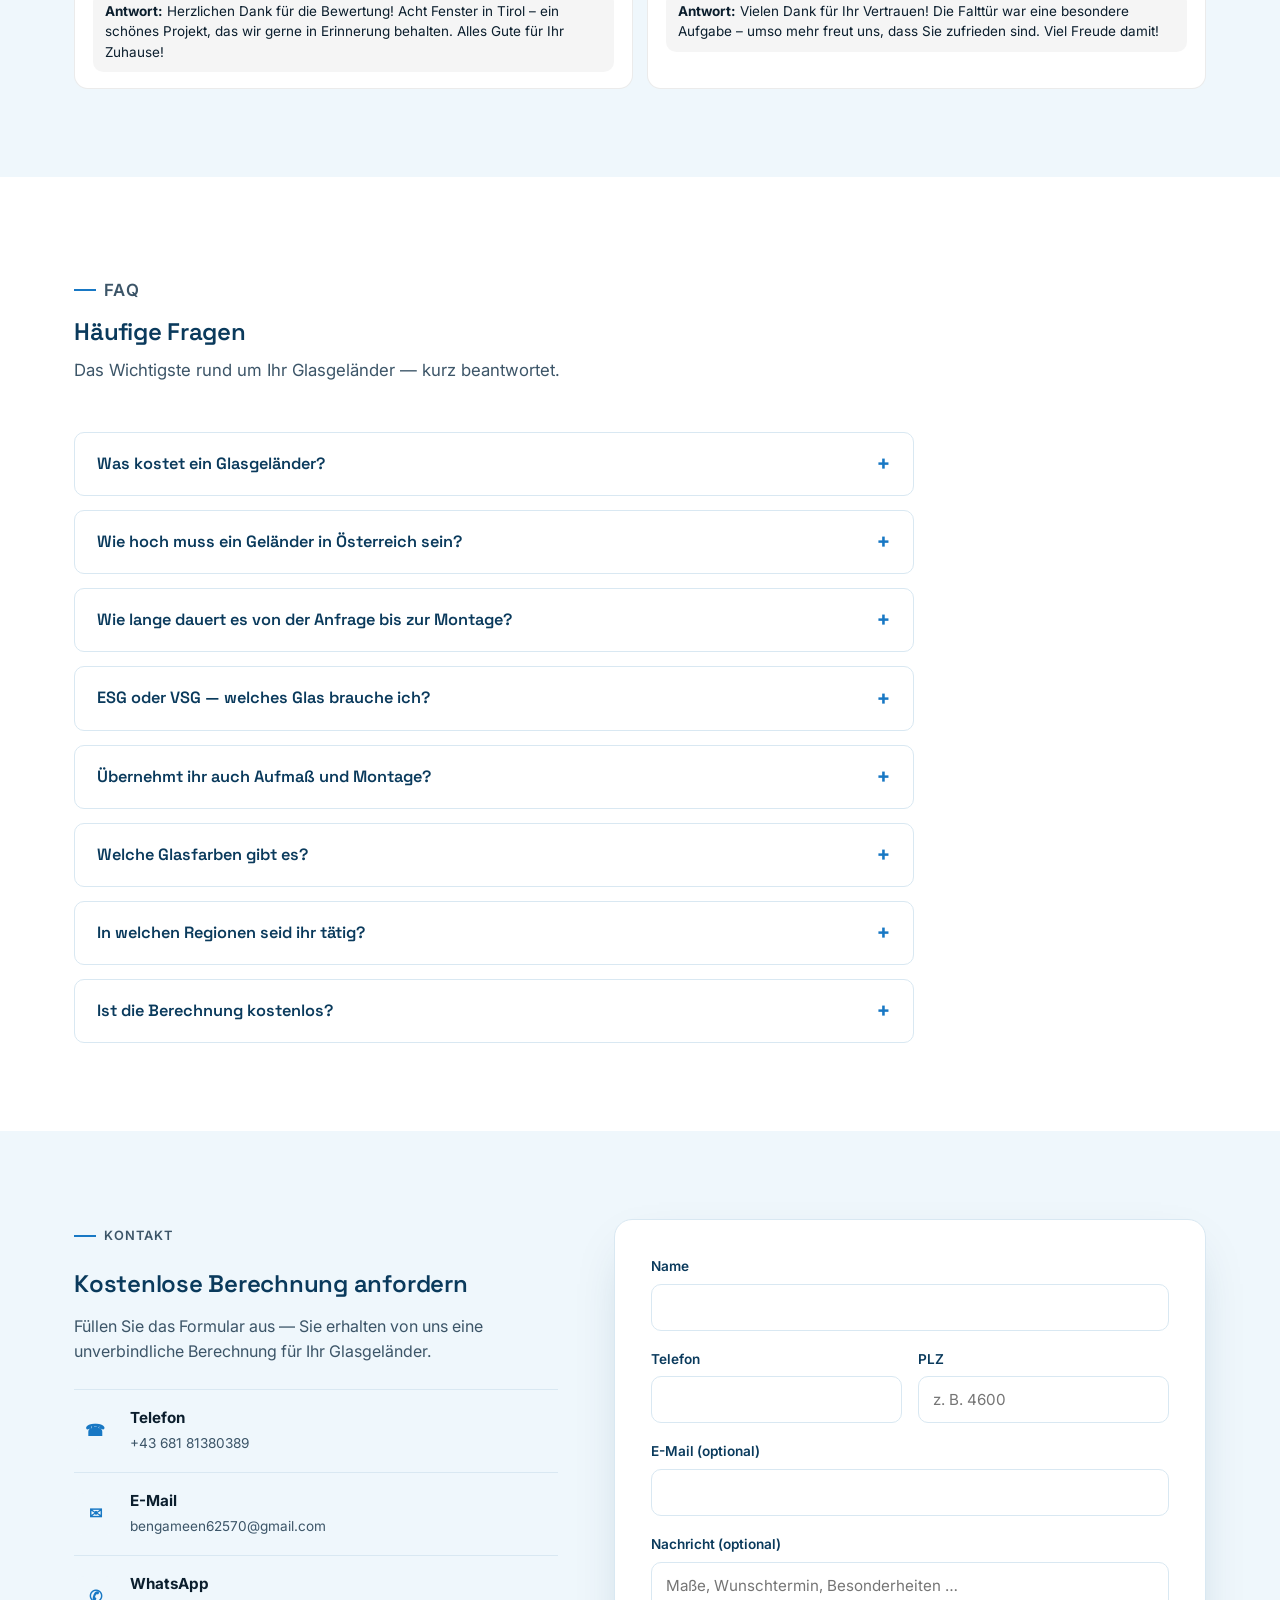
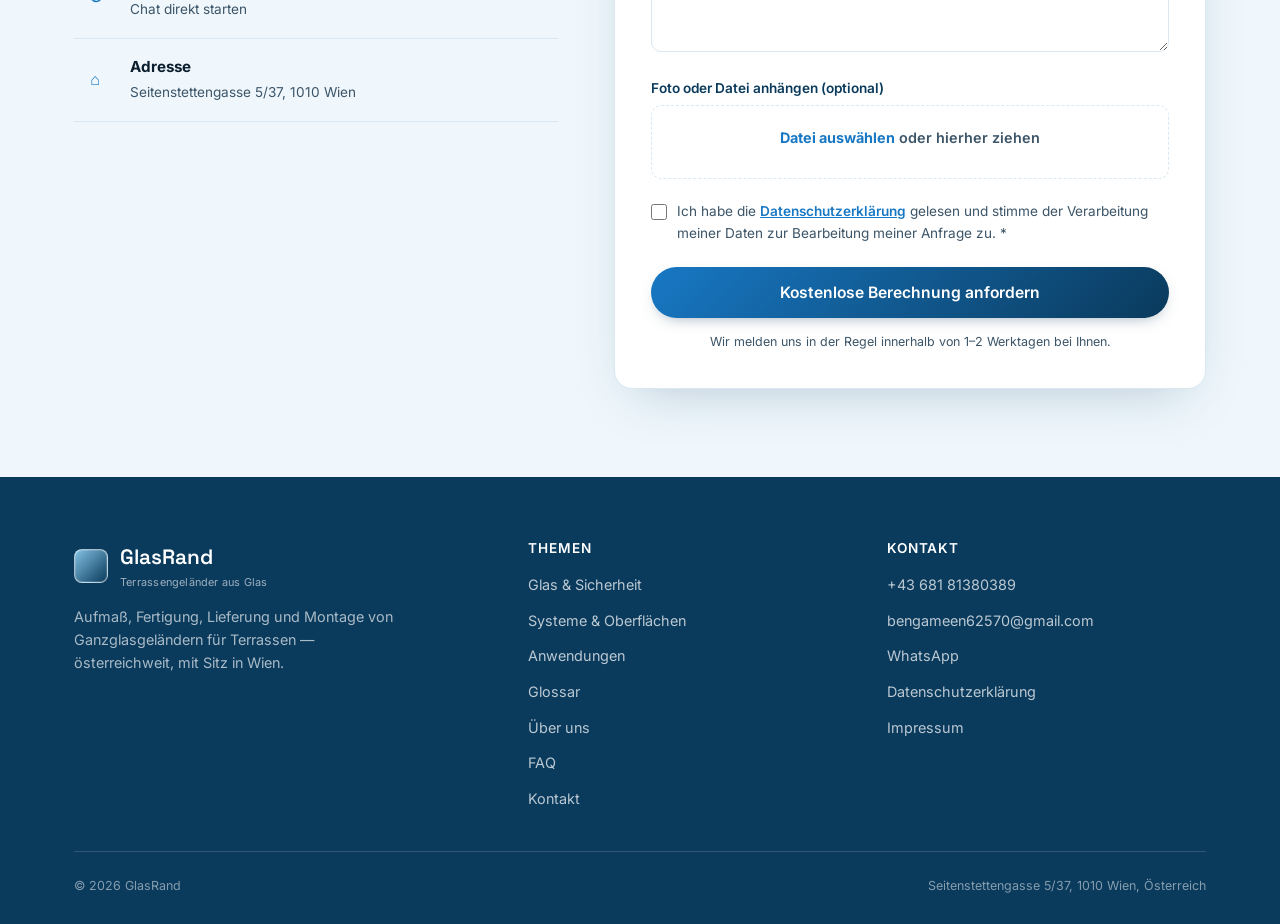
==== commit 30bddc66: "Add files via upload" ====
--- a/index.html
+++ b/index.html
@@ -71,7 +71,7 @@
   },
   "areaServed": { "@type": "Country", "name": "Österreich" },
   "vatID": "ATU83265958",
-  "priceRange": "ab 260 EUR pro Laufmeter (Glas und Befestigung ab Werk)",
+  "priceRange": "ab 250 EUR pro Laufmeter (Glas und Befestigung ab Werk)",
   "knowsAbout": [
     "Ganzglasgeländer",
     "Terrassengeländer aus Glas",
@@ -139,8 +139,8 @@
 <body>
 
 <div class="pdock" id="pdock">
-  <div class="pd-sum"><span>Richtpreis</span><b id="pdock-price" class="locked">—</b></div>
-  <a class="btn-cta pd-btn" id="pdock-btn" href="#gate">Richtpreis anzeigen</a>
+  <div class="pd-sum"><span>Richtpreis</span><b id="pdock-price">—</b></div>
+  <a class="btn-cta pd-btn" id="pdock-btn" href="#kontakt">Angebot anfordern</a>
 </div>
 <div class="cookie-banner hidden" id="cookie-banner">
   <p>Wir verwenden Cookies von Google Ads zur Messung unserer Werbung sowie Microsoft Clarity zur Analyse der Website-Nutzung (inkl. Sitzungsaufzeichnung). Mehr dazu in unserer <a href="datenschutz.html">Datenschutzerklärung</a>.</p>
@@ -305,18 +305,8 @@
     <input type="hidden" name="m" value="material"><input type="hidden" name="r" value="">
     <div class="result" data-clarity-unmask="true">
       <div class="cap">Richtpreis</div>
-      <div class="gate" id="gate">
-        <div class="gate-title">Ihr Richtpreis ist berechnet</div>
-        <p class="gate-text">Geben Sie Ihre Telefonnummer ein — der Preis erscheint sofort hier, und unser Berater kann Sie zur Abstimmung der Details kontaktieren.</p>
-        <div class="gate-row">
-          <input type="tel" id="gate-tel" inputmode="tel" autocomplete="tel" placeholder="Telefon / WhatsApp">
-          <input type="email" id="gate-mail" inputmode="email" autocomplete="email" placeholder="E-Mail (optional)">
-        </div>
-        <button type="button" class="btn-cta gate-btn" id="gate-btn">Richtpreis anzeigen</button>
-        <p class="gate-hint" id="gate-hint">Glasgeländer ab 260 €/lfm ab Werk. Mit dem Absenden stimmen Sie der <a href="datenschutz.html" target="_blank">Datenschutzerklärung</a> zu.</p>
-      </div>
-      <div class="sum locked" id="sum">—</div>
-      <div class="per locked" id="per">—</div>
+      <div class="sum" id="sum">—</div>
+      <div class="per" id="per">—</div>
       <div class="vat">inkl. 20 % MwSt. — Glas und Befestigung nach Maß, ab Werk</div>
       <div class="note" style="margin-top:6px"><b>Lieferung und Montage werden individuell besprochen.</b> Preis des Klemmprofils ohne Dichtungen — die Dichtungen werden projektbezogen gewählt.</div>
       <div class="aufteilung" id="aufteilung"></div>
@@ -337,11 +327,11 @@
         <tr><th>Projekt</th><th>Ausführung</th><th>Preis pro Laufmeter</th><th>Gesamtpreis</th></tr>
       </thead>
       <tbody>
-        <tr><td>Balkon, 6 Laufmeter</td><td>VSG 8+8 Klar, Klemmprofil</td><td>ca. 265 €</td><td>ca. 1.600 €</td></tr>
-        <tr><td>Treppe, 8 Laufmeter</td><td>VSG 8+8 Klar, Punkthalter</td><td>ca. 380 €</td><td>ca. 3.050 €</td></tr>
-        <tr><td>Terrasse, 12 Laufmeter</td><td>VSG 8+8 Klar, Klemmprofil</td><td>ca. 265 €</td><td>ca. 3.200 €</td></tr>
-        <tr><td>Balkon, 12 Laufmeter</td><td>VSG 8+8 Grau, Klemmprofil</td><td>ca. 305 €</td><td>ca. 3.650 €</td></tr>
-        <tr><td>Terrasse, 20 Laufmeter</td><td>VSG 8+8 Klar, Klemmprofil</td><td>ca. 265 €</td><td>ca. 5.300 €</td></tr>
+        <tr><td>Balkon, 6 Laufmeter</td><td>VSG 8+8 Klar, Klemmprofil</td><td>ca. 255 €</td><td>ca. 1.550 €</td></tr>
+        <tr><td>Treppe, 8 Laufmeter</td><td>VSG 8+8 Klar, Punkthalter</td><td>ca. 365 €</td><td>ca. 2.950 €</td></tr>
+        <tr><td>Terrasse, 12 Laufmeter</td><td>VSG 8+8 Klar, Klemmprofil</td><td>ca. 255 €</td><td>ca. 3.050 €</td></tr>
+        <tr><td>Balkon, 12 Laufmeter</td><td>VSG 8+8 Grau, Klemmprofil</td><td>ca. 295 €</td><td>ca. 3.500 €</td></tr>
+        <tr><td>Terrasse, 20 Laufmeter</td><td>VSG 8+8 Klar, Klemmprofil</td><td>ca. 255 €</td><td>ca. 5.100 €</td></tr>
       </tbody>
     </table>
     <p class="preis-hinweis">Treppen kosten mehr, da jede Scheibe als Parallelogramm einzeln zugeschnitten wird. Alle Angaben sind unverbindliche Richtwerte — das verbindliche Angebot erstellen wir nach dem Aufmaß vor Ort.</p>
@@ -639,7 +629,7 @@
       <div class="faq-list">
         <details class="faq-item">
           <summary>Was kostet ein Glasgeländer?</summary>
-          <div class="faq-answer"><p>Glas und Befestigung für ein Ganzglasgeländer liegen ab Werk in der Regel zwischen 260 und 380 € pro Laufmeter inkl. 20 % MwSt.; Lieferung und Montage werden individuell besprochen. Der genaue Preis hängt von Länge, Glasart, Glasfarbe und Beschlagsystem ab — mit dem <a href="#rechner">Preisrechner</a> erhalten Sie in 30 Sekunden einen Richtpreis, das verbindliche Angebot folgt nach dem Aufmaß.</p></div>
+          <div class="faq-answer"><p>Glas und Befestigung für ein Ganzglasgeländer liegen ab Werk in der Regel zwischen 250 und 370 € pro Laufmeter inkl. 20 % MwSt.; Lieferung und Montage werden individuell besprochen. Der genaue Preis hängt von Länge, Glasart, Glasfarbe und Beschlagsystem ab — mit dem <a href="#rechner">Preisrechner</a> erhalten Sie in 30 Sekunden einen Richtpreis, das verbindliche Angebot folgt nach dem Aufmaß.</p></div>
         </details>
         <details class="faq-item">
           <summary>Wie hoch muss ein Geländer in Österreich sein?</summary>
@@ -840,7 +830,7 @@
     pfosten:  35,    // €/шт, 2 шт на пог.м
     treppe:   1.7,   // коэффициент на наклонные метры (стекло)
     express:  1.2,   // надбавка за срочное изготовление
-    marge:    1.30
+    marge:    1.25
   };
 
   function v(n){ return document.querySelector('input[name="'+n+'"]:checked').value; }
@@ -952,42 +942,7 @@
     ta.value = block + (rest ? '\n\n' + rest : '\n\n');
     try { ta.setSelectionRange(ta.value.length, ta.value.length); } catch(e){}
   });
-  // ---- Richtpreis-Gate: цена видна после телефона/e-mail, заявка уходит на почту ----
-  var UNLOCKED = false;
-  try { UNLOCKED = localStorage.getItem('gr_unlock') === '1'; } catch(e){}
-  function applyGate(){
-    var g = document.getElementById('gate');
-    ['sum','per','pdock-price'].forEach(function(id){ document.getElementById(id).classList.toggle('locked', !UNLOCKED); });
-    if (g) g.style.display = UNLOCKED ? 'none' : '';
-    var pb = document.getElementById('pdock-btn');
-    if (pb){ pb.textContent = UNLOCKED ? 'Angebot anfordern' : 'Richtpreis anzeigen'; pb.href = UNLOCKED ? '#kontakt' : '#gate'; }
-  }
-  function unlock(){
-    UNLOCKED = true;
-    try { localStorage.setItem('gr_unlock','1'); } catch(e){}
-    applyGate();
-  }
-  applyGate();
-  document.getElementById('gate-btn').addEventListener('click', function(){
-    var tel = document.getElementById('gate-tel').value.trim(),
-        mail = document.getElementById('gate-mail').value.trim(),
-        hint = document.getElementById('gate-hint'), btn = this;
-    if (tel.replace(/\D/g,'').length < 6){
-      hint.textContent = 'Bitte geben Sie Ihre Telefonnummer ein.';
-      hint.classList.add('err'); return;
-    }
-    btn.disabled = true; btn.textContent = 'Einen Moment …';
-    var done = false, finish = function(){ if (done) return; done = true; unlock();
-      try { if (window.gtag) gtag('event','generate_lead',{method:'richtpreis'}); } catch(e){} };
-    try {
-      fetch('https://formsubmit.co/ajax/bengameen62570@gmail.com', {
-        method:'POST', headers:{'Content-Type':'application/json','Accept':'application/json'},
-        body: JSON.stringify({ _subject:'Richtpreis-Anfrage GlasRand (Rechner)', Telefon: tel || '—', 'E-Mail': mail || '—',
-                               Anfrage: anfrageText(), Seite: location.href })
-      }).then(finish, finish);
-    } catch(e){ finish(); }
-    setTimeout(finish, 4000);
-  });
+  // Richtpreis ohne Telefon-Gate sichtbar (28.10.2026)
 
   function updateWa(){
     var wa = document.querySelector('#rechner .btn-wa'), block = anfrageText();
